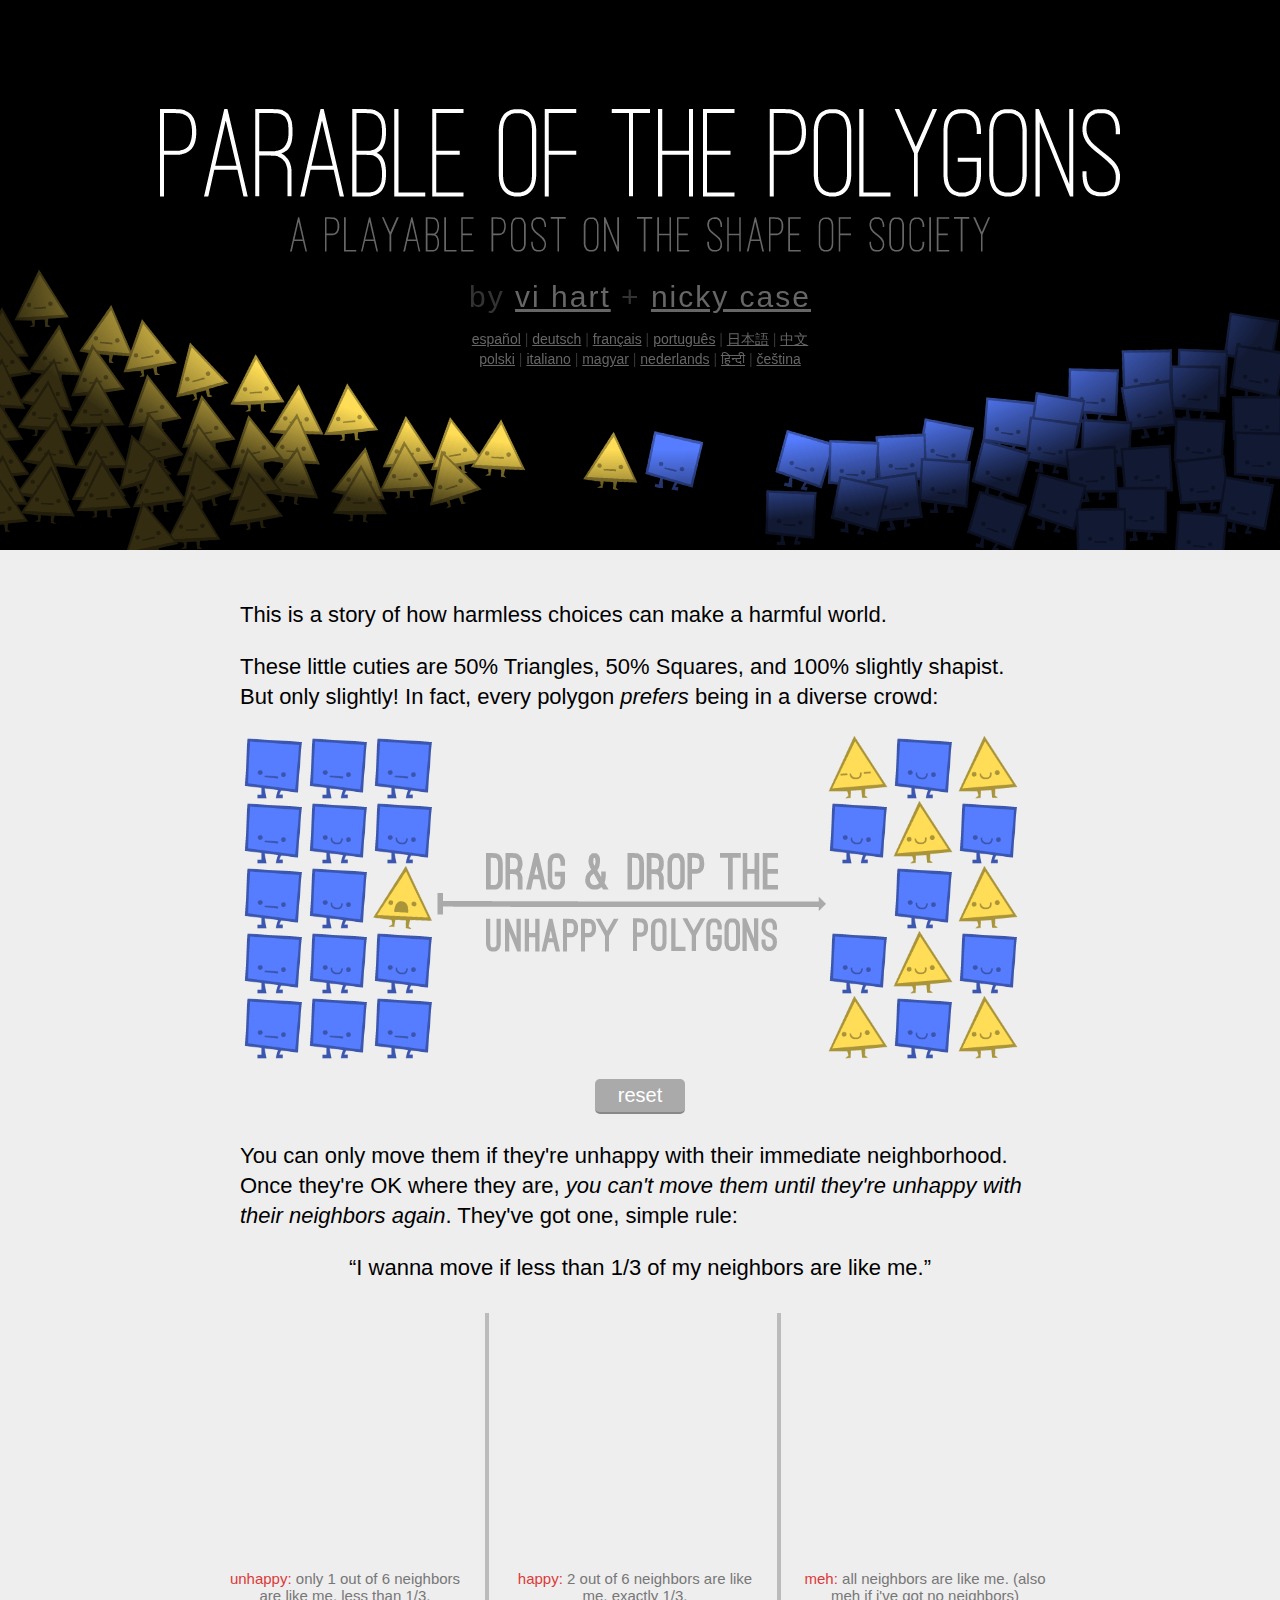
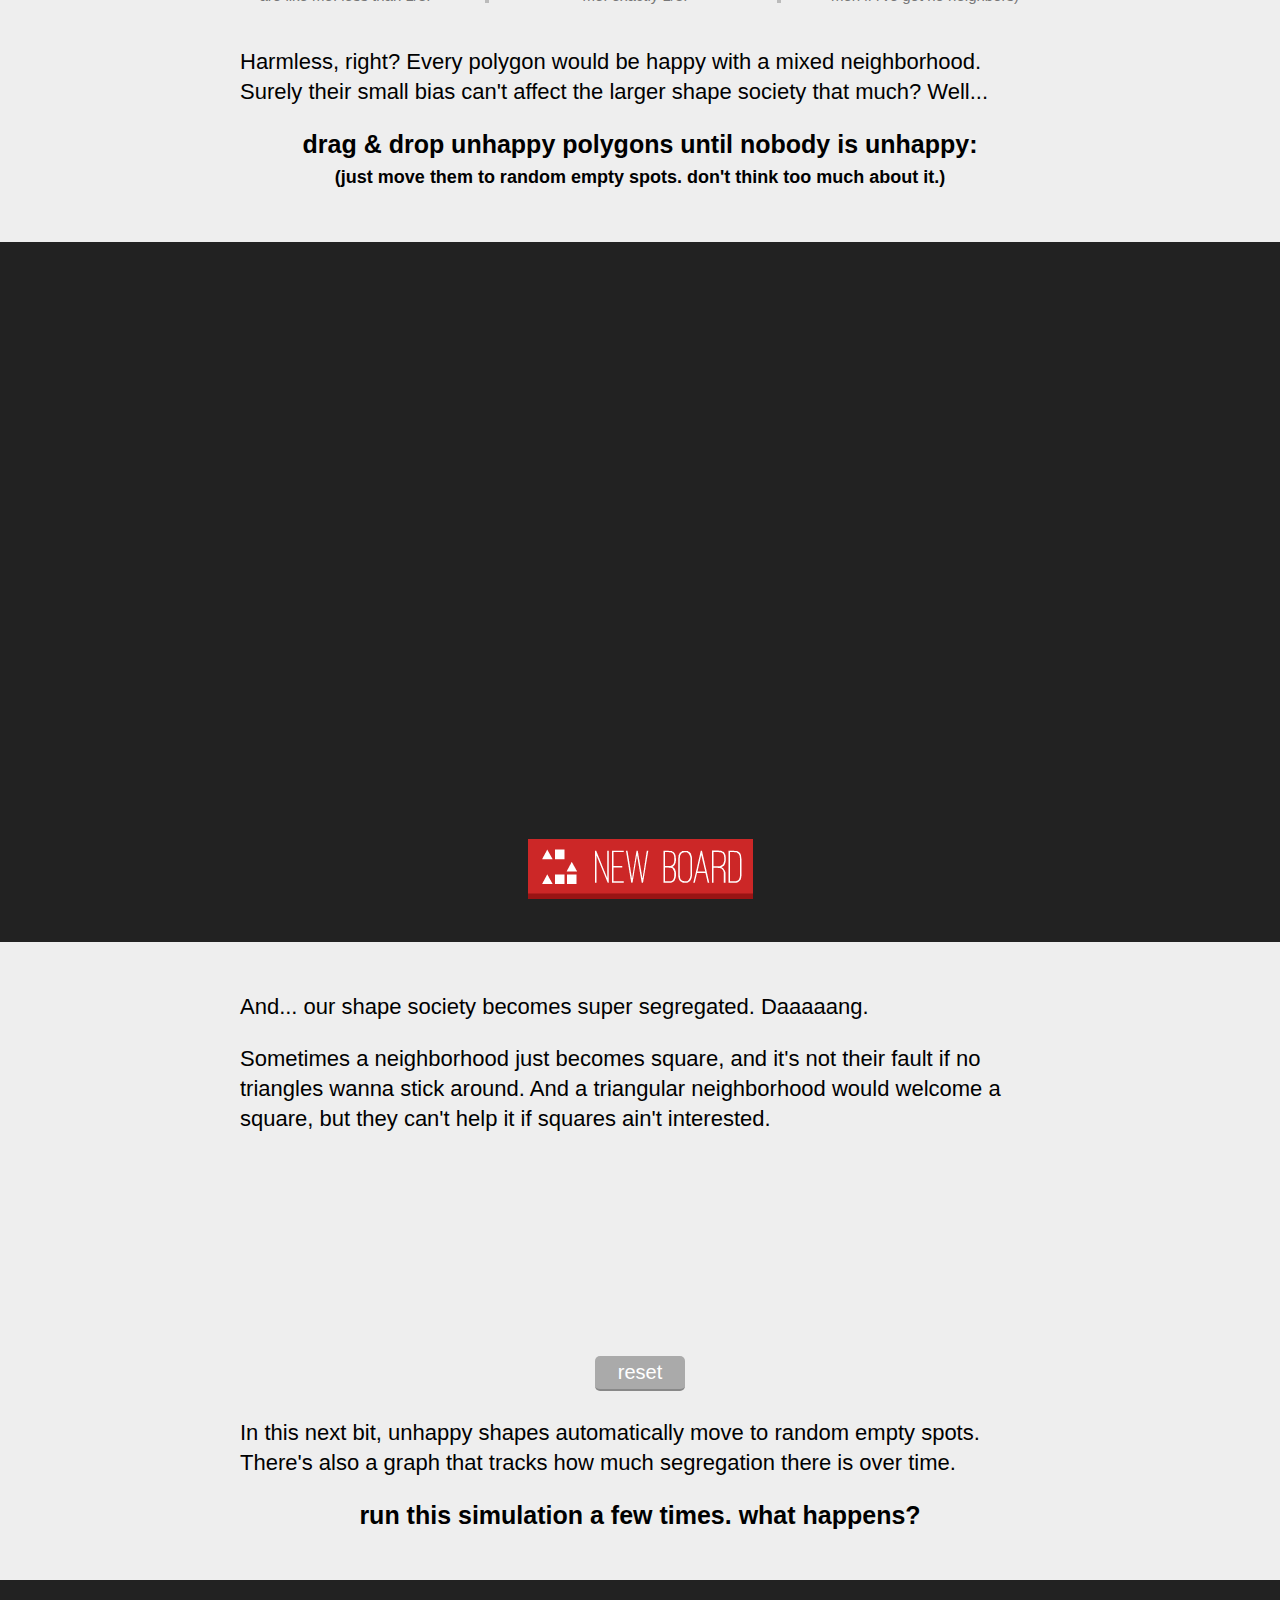
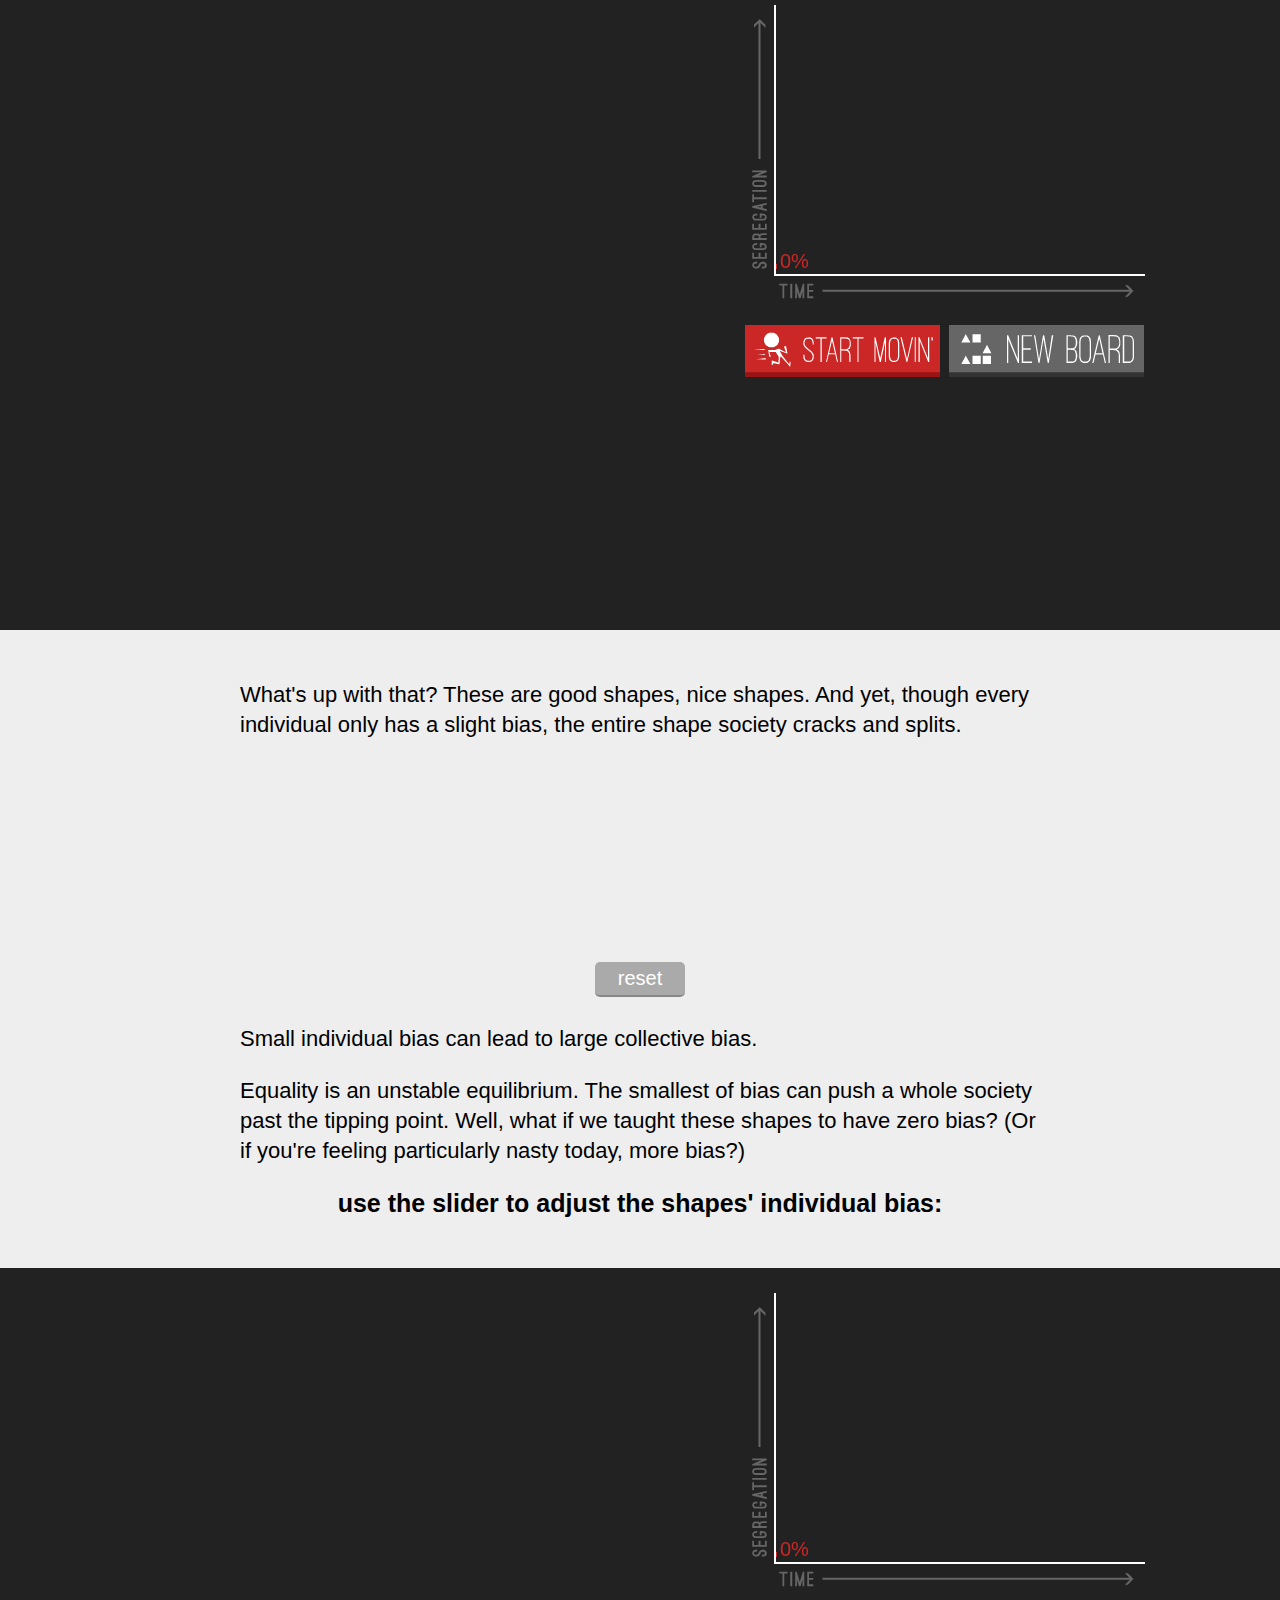
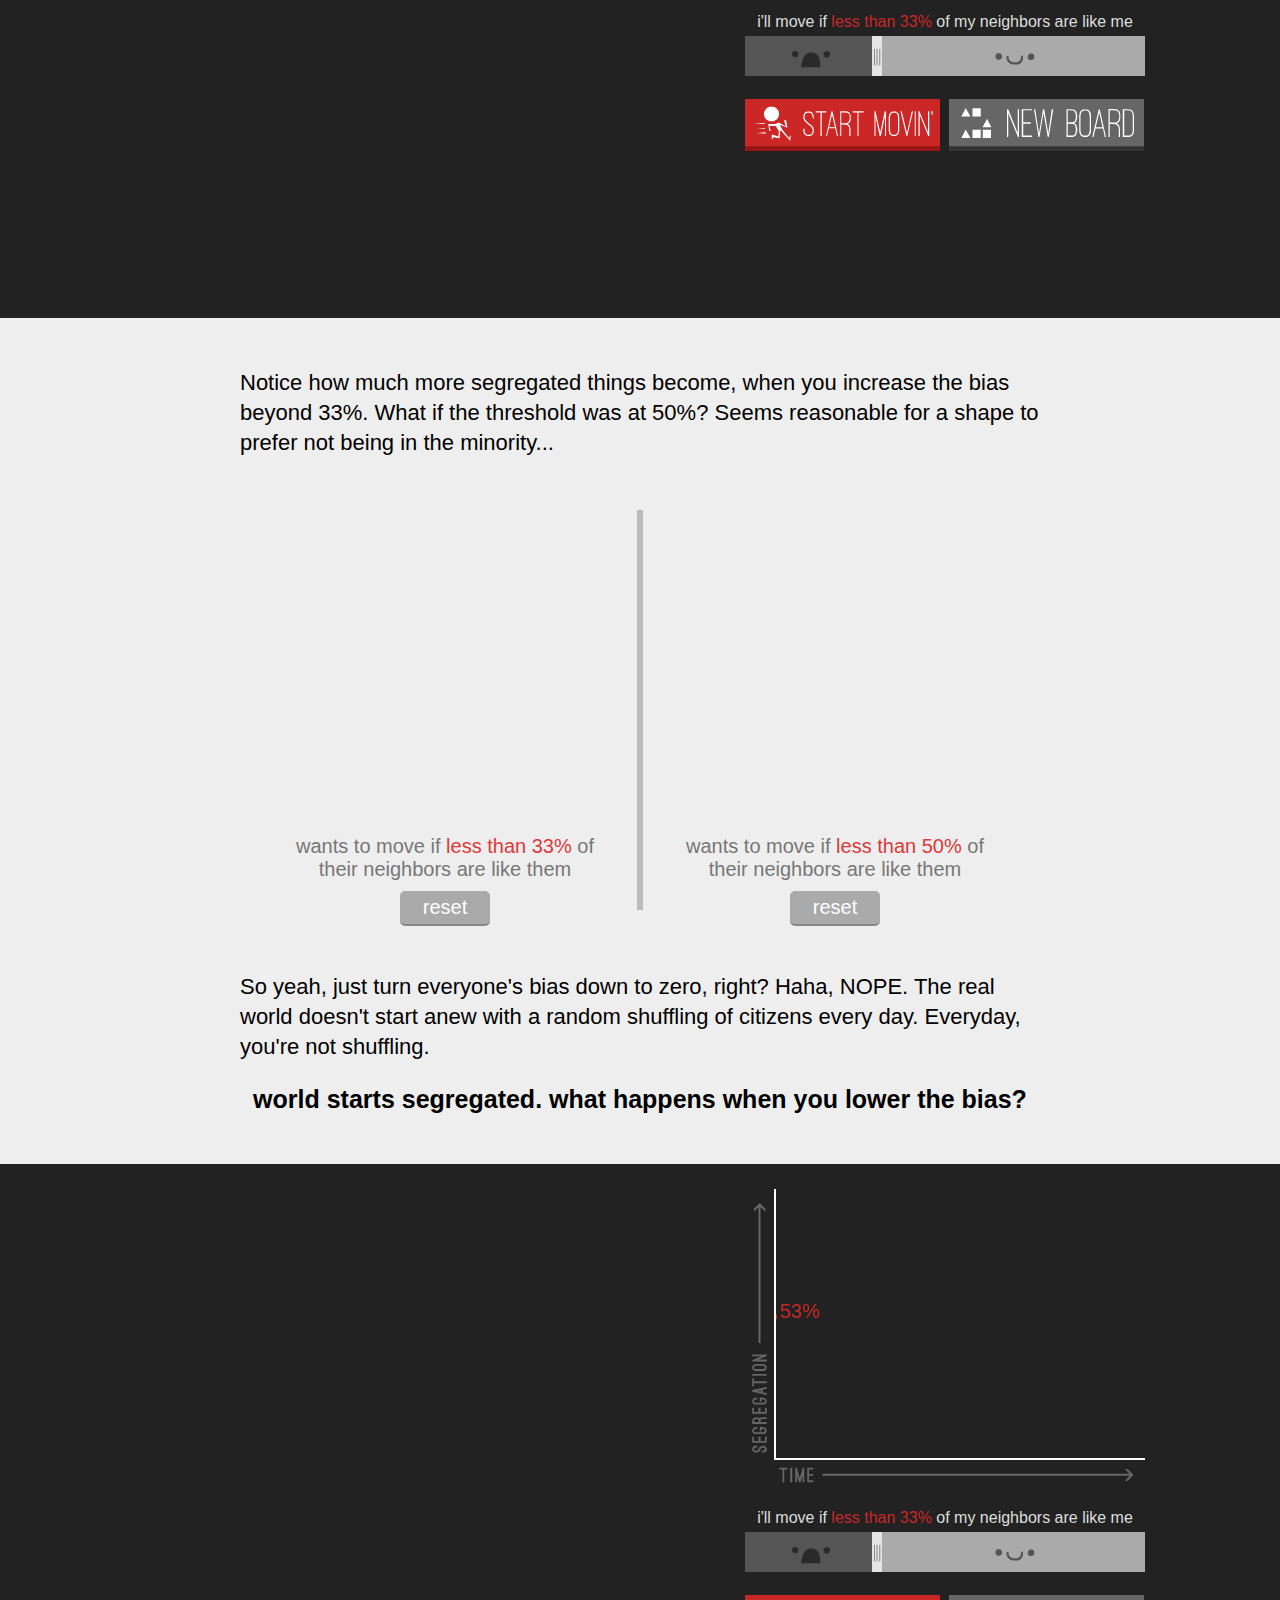
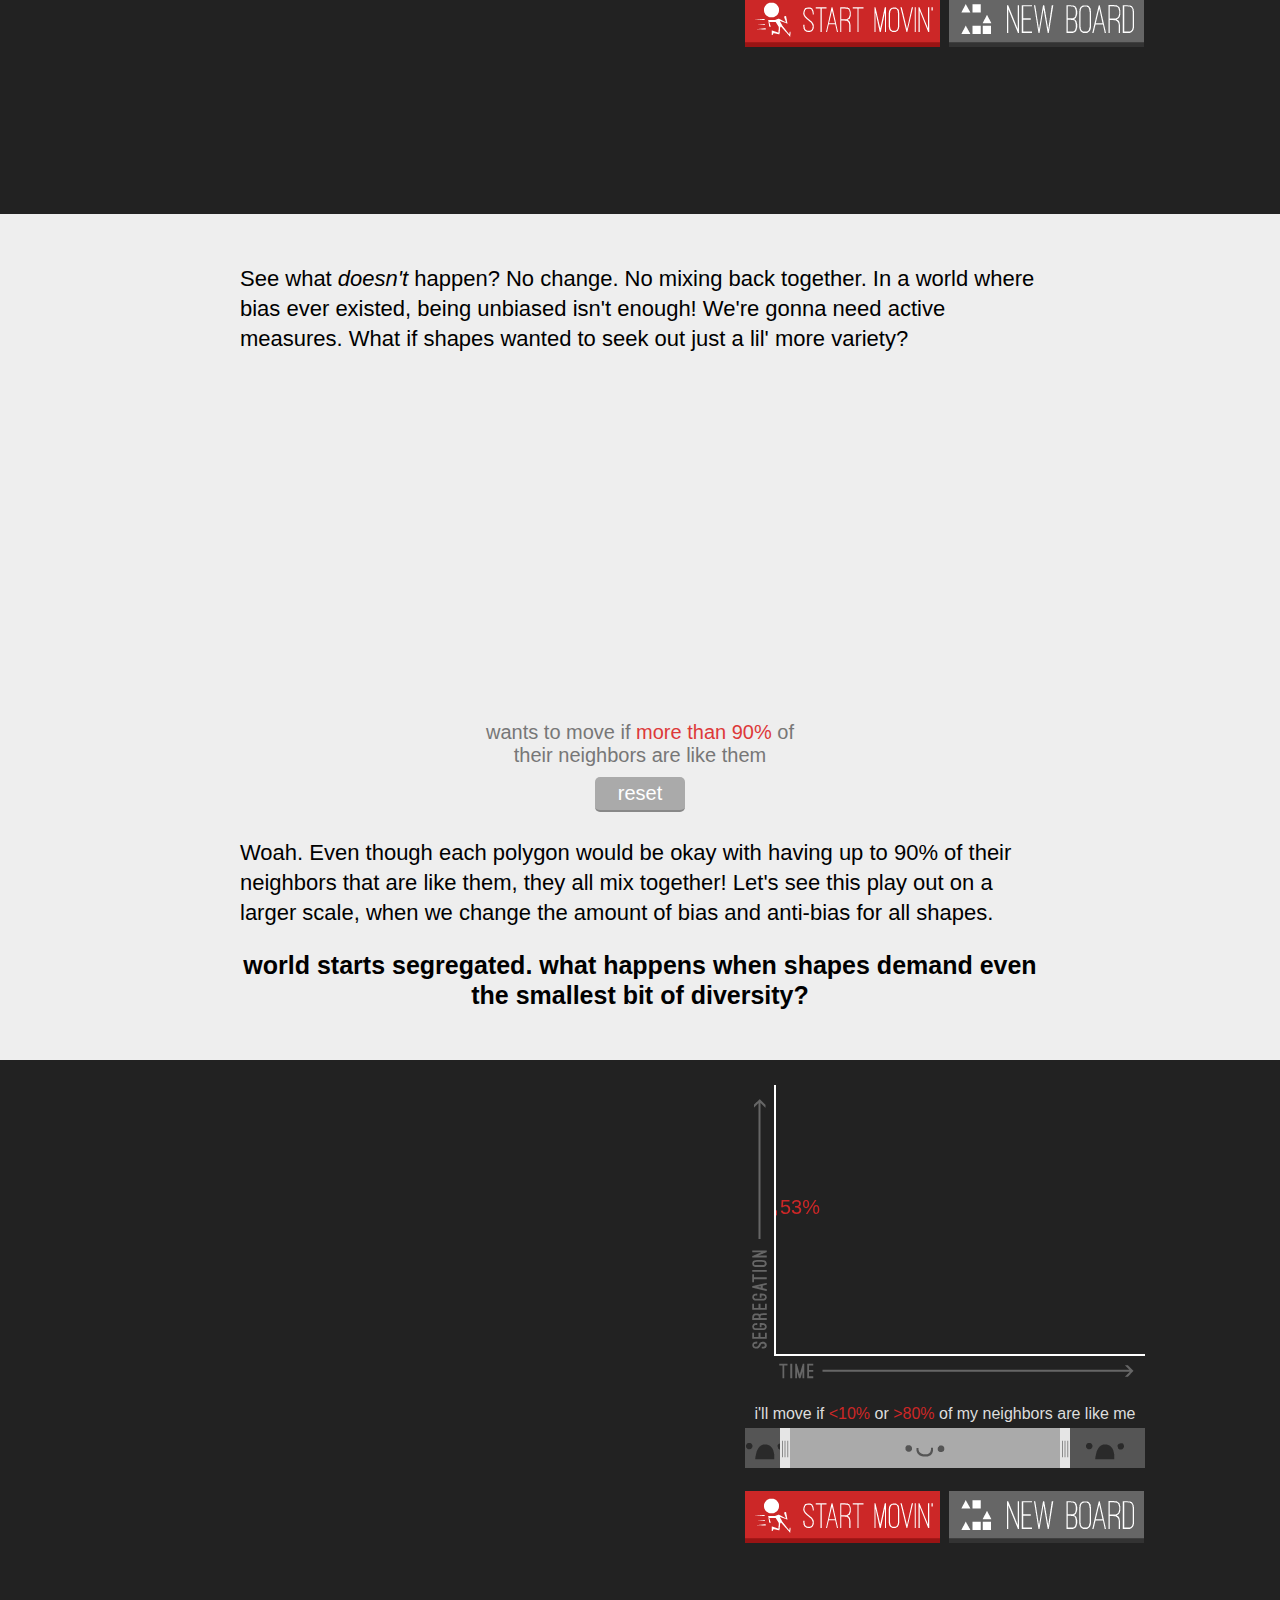
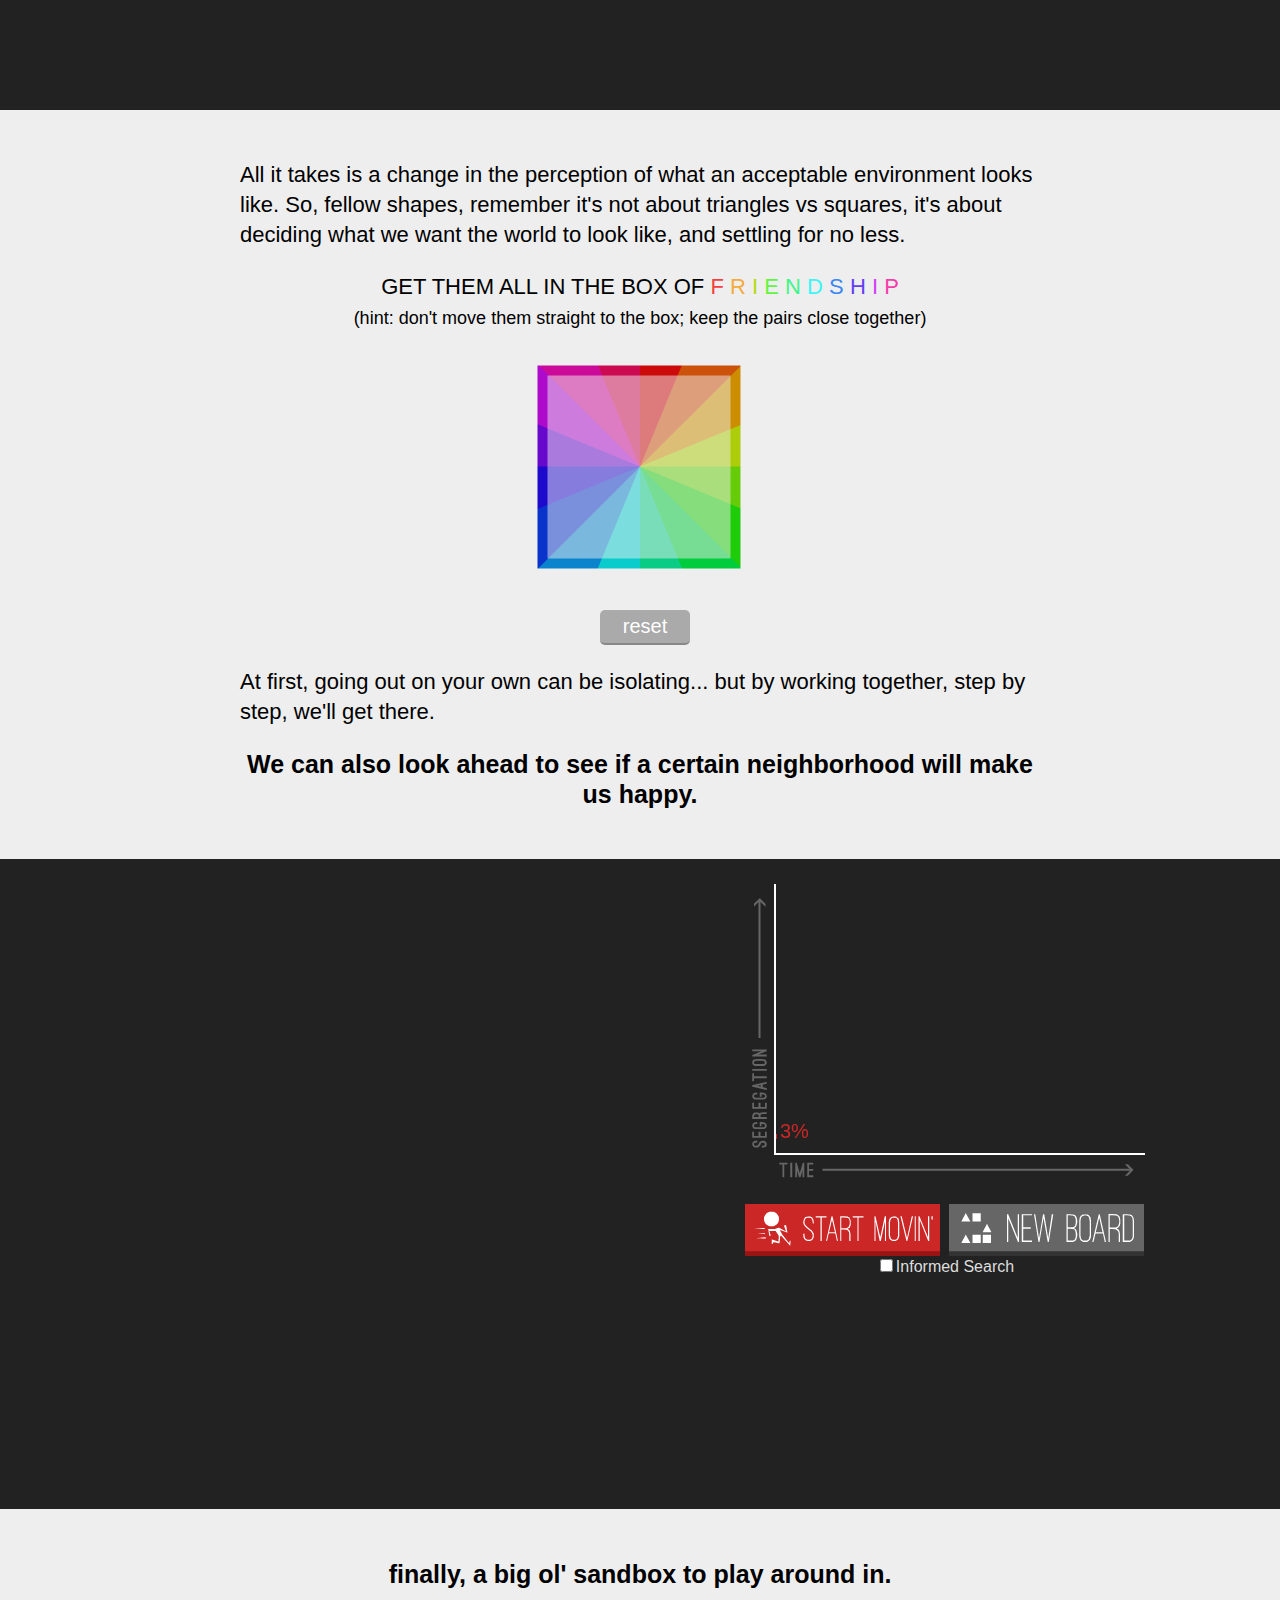
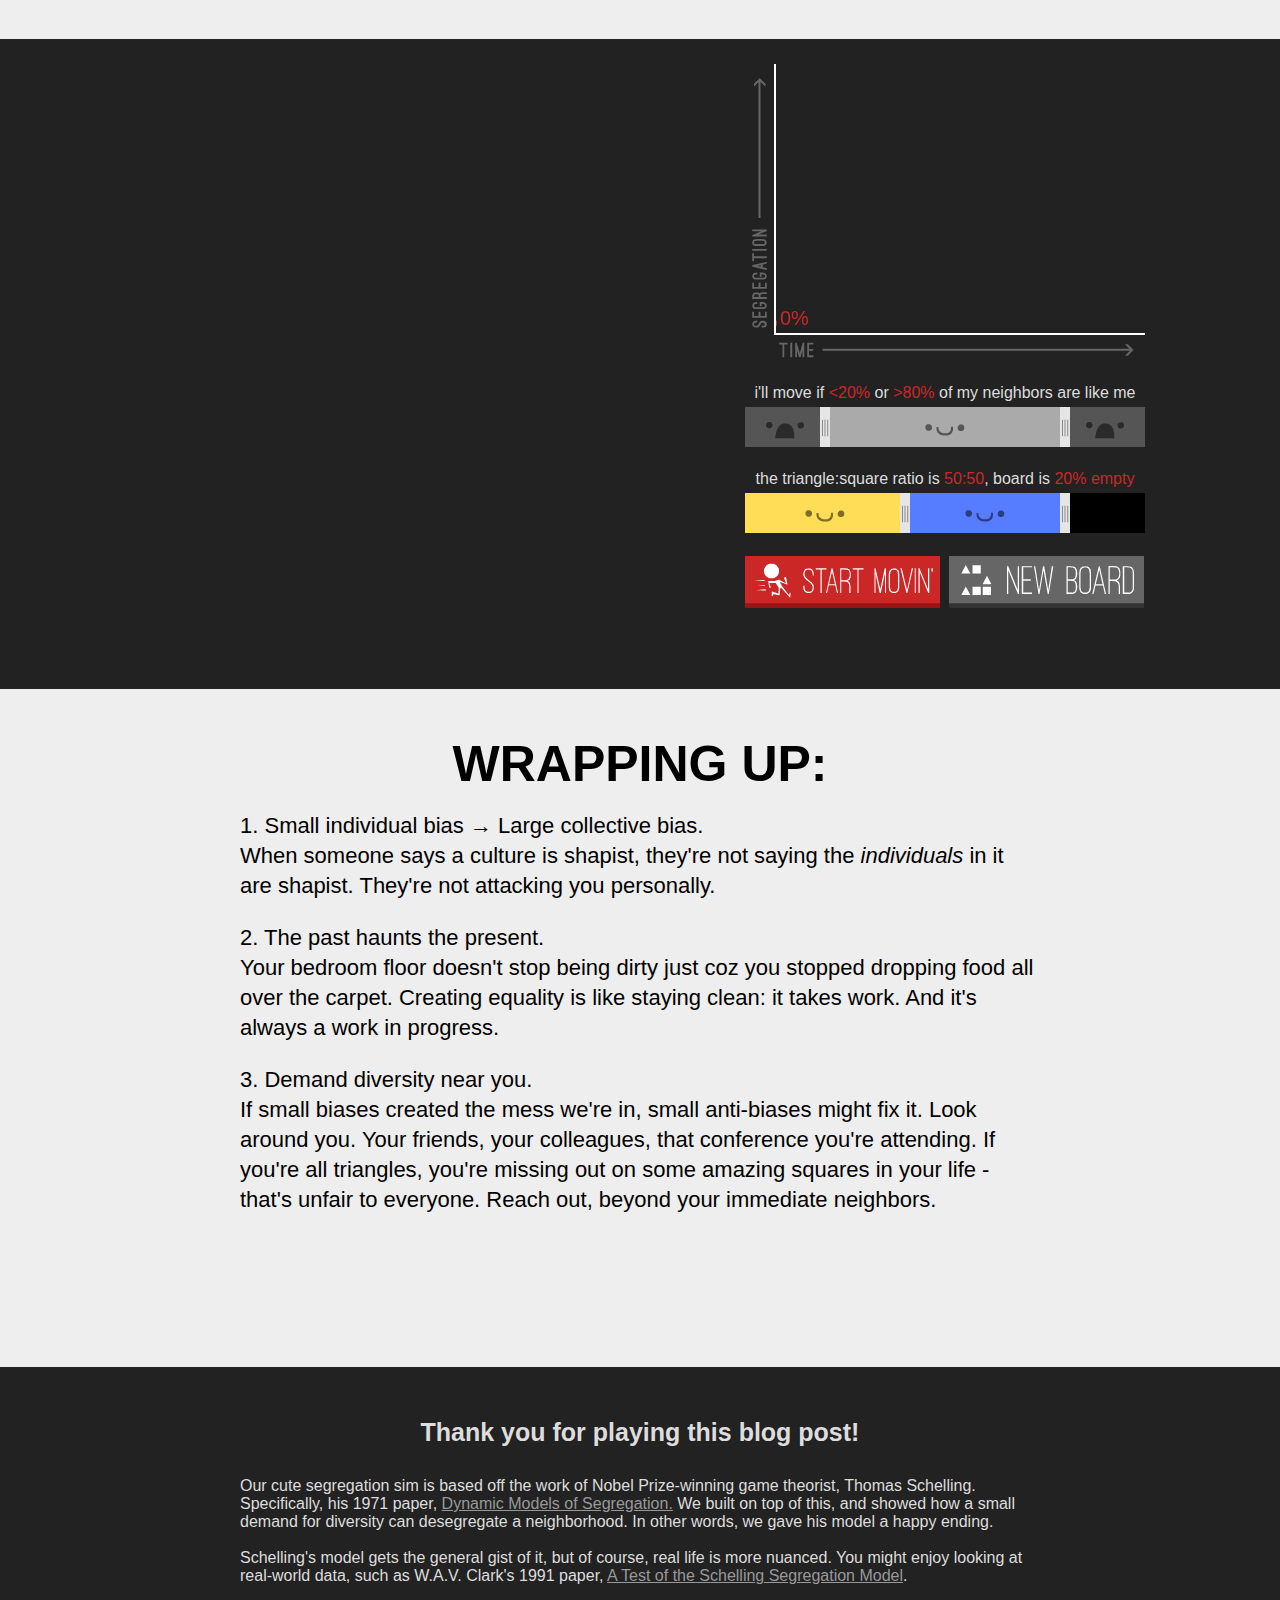
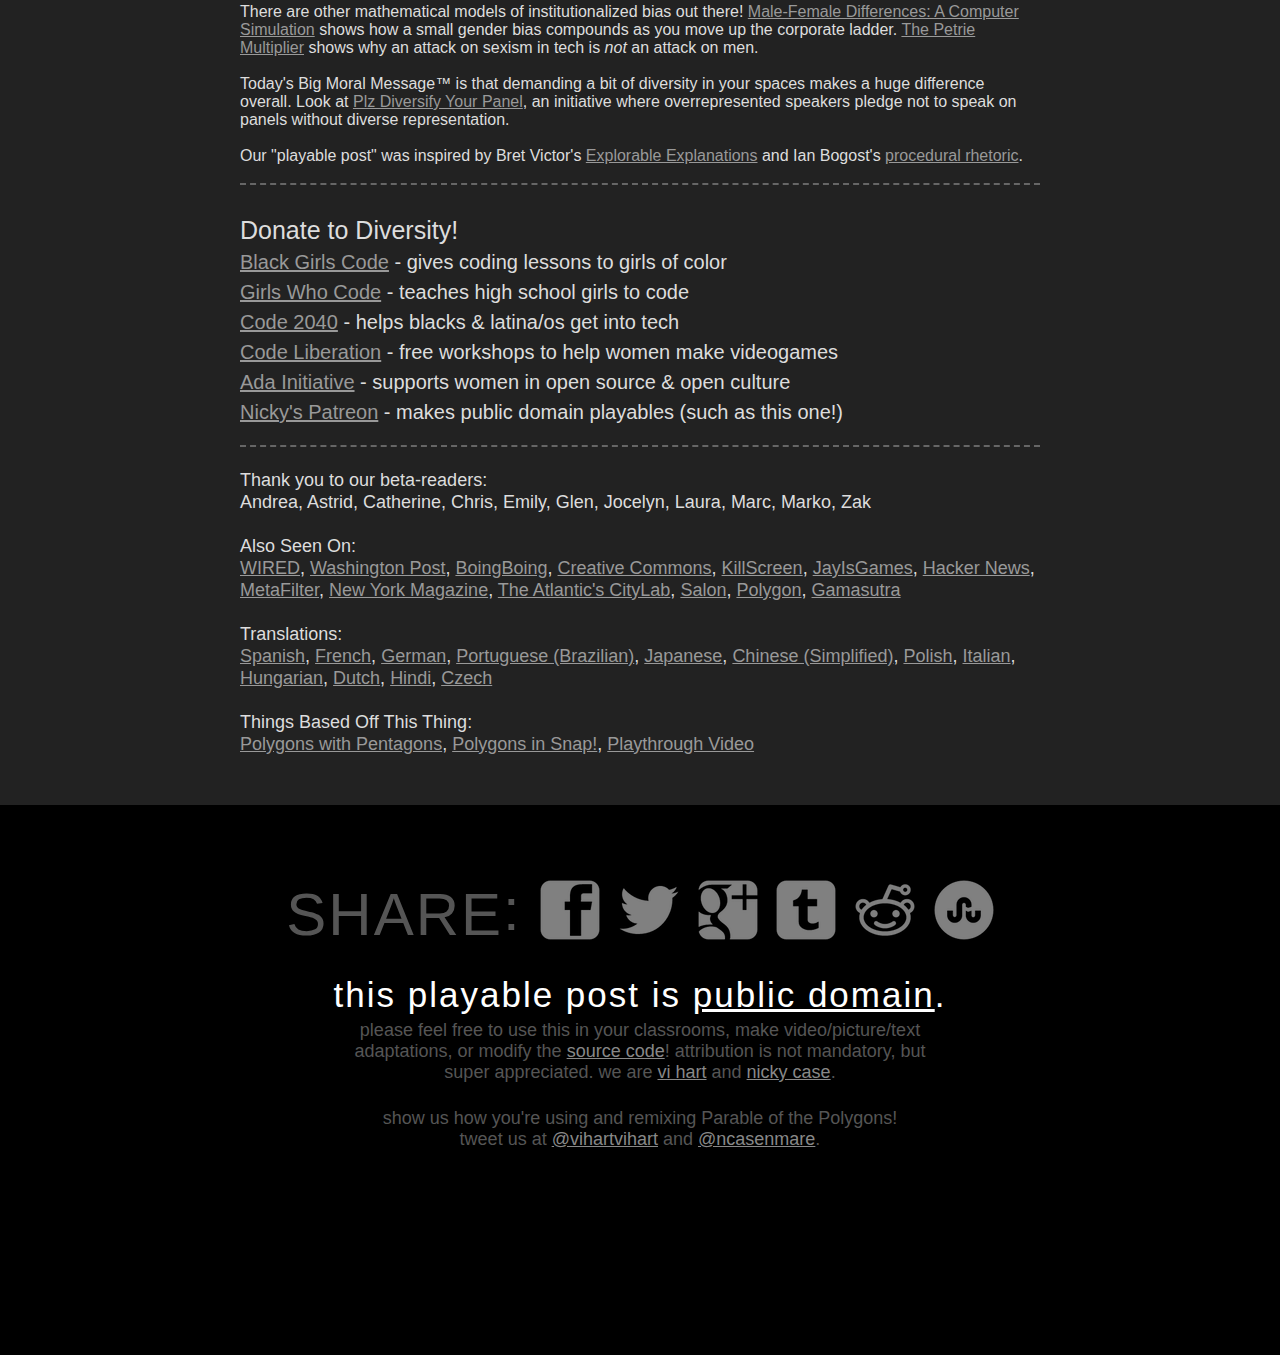
==== index.html @ ef2e407d "Merge remote-tracking branch 'origin' into patrick1" ====
<!doctype html>
<html>
<head>

	<!-- Place this data between the <head> tags of your website -->
	<title>Parable of the Polygons - a playable post on the shape of society</title>
	<meta name="description" content="A playable post on how harmless choices can make a harmful world." />
	<link rel="icon" type="image/png" href="favicon.png">

	<!-- Schema.org markup for Google+ -->
	<meta itemprop="name" content="Parable of the Polygons">
	<meta itemprop="description" content="A playable post on how harmless choices can make a harmful world.">
	<meta itemprop="image" content="http://ncase.me/polygons/social/thumbnail.png">

	<!-- Twitter Card data -->
	<meta name="twitter:card" content="summary_large_image">
	<meta name="twitter:site" content="@ncasenmare">
	<meta name="twitter:title" content="Parable of the Polygons">
	<meta name="twitter:description" content="A playable post on how harmless choices can make a harmful world.">
	<meta name="twitter:creator" content="@vihartvihart">
	<meta name="twitter:image" content="http://ncase.me/polygons/social/thumbnail.png">

	<!-- Open Graph data -->
	<meta property="og:title" content="Parable of the Polygons">
	<meta property="og:type" content="website">
	<meta property="og:url" content="http://ncase.me/polygons">
	<meta property="og:image" content="http://ncase.me/polygons/social/thumbnail.png">
	<meta property="og:description" content="A playable post on how harmless choices can make a harmful world.">
	<meta property="og:site_name" content="Parable of the Polygons">

	<!-- CSS -->
	<link href="css/index.css" rel="stylesheet" type="text/css">

</head>
<body>

	<!-- CARTOONS -->
	<div id="cartoon_container">
		<img id="cartoon" width="270" src=""/>
		<div id="cartoon_arrow"></div>
	</div>

	<!-- SPLASH -->
	<div id="intro_container">
		<div id="intro">
			<iframe src="play/intro/intro.html" id="intro_background" scrolling="no"></iframe>
		</div>
	</div>

	<!-- CHAPTER -->
	<div class="chapter">

		<p><strong>This is a story of how harmless choices can make a harmful world.</strong></p>
		<p>
			These little cuties are 50% Triangles, 50% Squares, and 100% slightly shapist.
			But only slightly!
			In fact, every polygon <i>prefers</i> being in a diverse crowd:
		</p>

		<iframe id="mini_intro" playable src="play/mini/mini_intro.html" width="800" height="385" scrolling="no" style="margin:0 auto;display:block" embedded></iframe>

		<p>
			You can only move them if they're unhappy with their immediate neighborhood.
			Once they're OK where they are, <i>you can't move them until they're unhappy with their neighbors again</i>.
			They've got one, simple rule:
		</p>

		<p style="text-align:center">
			<b>
			“I wanna move if less than 1/3 of my neighbors are like me.”
			</b>
		</p>
		<iframe playable src="play/mini/mini_unhappy.html" width="250" height="320" scrolling="no" style="float:left; margin:0; margin-left:10px; position:relative; left:-30px"  embedded></iframe>
		<iframe playable src="play/mini/mini_happy.html" width="250" height="320" scrolling="no" style="float:left; margin:0; margin-left:10px"  embedded></iframe>
		<iframe playable src="play/mini/mini_bored.html" width="250" height="320" scrolling="no" style="float:left; margin:0; margin-left:10px; position:relative; left:30px"  embedded></iframe>
		<div style="clear:both;height: 0;position: relative;top:-20px;">
			<div style="width: 4px; height: 290px; background: #bbb;position: absolute;top: -292px;left: 245px;"></div>
			<div style="width: 4px; height: 290px; background: #bbb;position: absolute;top: -292px;left: 537px;"></div>
		</div>

		<p>
			Harmless, right?
			Every polygon would be happy with a mixed neighborhood.
			Surely their small bias can't affect the larger shape society that much?
			Well...
		</p>
		<div class="instruction">
			drag &amp; drop unhappy polygons until nobody is unhappy:<br>
			<span style="font-size:18px">(just move them to random empty spots. don't think too much about it.)</span>
		</div>

	</div>

	<!-- PLAYABLE -->
	<div class="playable">
		<iframe playable src="play/manual/manual.html" width="550" height="650"></iframe>
	</div>

	<!-- CHAPTER -->
	<div class="chapter"> 
		<p>
			And... our shape society becomes super segregated. Daaaaang.
		</p>
		<p>
			Sometimes a neighborhood just becomes square,
			and it's not their fault if no triangles wanna stick around.
			And a triangular neighborhood would welcome a square, but
			they can't help it if squares ain't interested.
		</p>
		
		<iframe id="mini_neighborhood" playable src="play/mini/mini_neighborhood.html" width="730" height="240" scrolling="no" style="margin:0 auto;display:block" embedded></iframe>

		<p>
			In this next bit, unhappy shapes automatically move to random empty spots.
			There's also a graph that tracks how much segregation there is over time.
		</p>
		<div class="instruction">
			run this simulation a few times. what happens?
		</div>
	</div>

	<!-- PLAYABLE -->
	<div class="playable">
		<iframe playable src="play/automatic/automatic.html" style="position:relative;left:10px" width="1050" height="600"></iframe>
	</div>

	<!-- CHAPTER -->
	<div class="chapter">
		<p>
			What's up with that? These are good shapes, nice shapes.
			And yet, though every individual only has a slight bias, the entire shape society cracks and splits.
		</p>
		
		<iframe id="mini_checkerboard" playable src="play/mini/mini_checkerboard.html" width="730" height="240" scrolling="no" style="margin:0 auto;display:block" embedded></iframe>

		<p>
			<strong>Small individual bias can lead to large collective bias.</strong>
		</p>
		<p>	
			Equality is an unstable equilibrium.
			The smallest of bias can push a whole society past the tipping point.
			Well, what if we taught these shapes to have zero bias?
			(Or if you're feeling particularly nasty today, more bias?)
		</p>
		<div class="instruction">
			use the slider to adjust the shapes' individual bias:
		</div>
	</div>

	<!-- PLAYABLE -->
	<div class="playable">
		<iframe playable src="play/automatic/automatic2.html" style="position:relative;left:10px" width="1050" height="600"></iframe>
	</div>

	<!-- CHAPTER -->
	<div class="chapter">
		<p>
			Notice how much more segregated things become, when you increase the bias beyond 33%.
			What if the threshold was at 50%?
			Seems reasonable for a shape to prefer not being in the minority...
		</p>
		
		<br>
		<iframe id="mini_bias_1" playable src="play/mini/mini_bias_1.html" width="310" height="440" scrolling="no" style="float:left; margin:0; margin-left:50px" embedded></iframe>
		<iframe id="mini_bias_2" playable src="play/mini/mini_bias_2.html" width="310" height="440" scrolling="no" style="float:right; margin:0; margin-right:50px" embedded></iframe>
		<div style="clear:both;height: 0;position: relative;top:-20px;">
			<div style="width: 6px; height: 400px; background: #bbb;position: absolute;top: -420px;left: 397px;"></div>
		</div>

		<p>
			So yeah, just turn everyone's bias down to zero, right?
			Haha, NOPE. The real world doesn't start anew with a random shuffling of citizens every day.
			Everyday, you're not shuffling.
		</p>

		<div class="instruction">
			world starts segregated. what happens when you lower the bias?
		</div>
	</div>

	<!-- PLAYABLE -->
	<div class="playable">
		<iframe playable src="play/automatic/automatic3.html" style="position:relative;left:10px" width="1050" height="600"></iframe>
	</div>

	<!-- CHAPTER -->
	<div class="chapter">
		<p>
			See what <i>doesn't</i> happen? 
			No change. No mixing back together.
			In a world where bias ever existed, being unbiased isn't enough!
			We're gonna need active measures.
			What if shapes wanted to seek out just a lil' more variety?
		</p>
		
		<iframe id="mini_nonconform" playable src="play/mini/mini_nonconform.html" width="400" height="440" scrolling="no" style="margin:0 auto;display:block" embedded></iframe>

		<p>
			Woah. Even though each polygon would be okay with having up to 90% of their neighbors that are like them,
			they all mix together!
			Let's see this play out on a larger scale,
			when we change the amount of bias and anti-bias for all shapes.
		</p>
		<div class="instruction">
			world starts segregated. what happens when shapes demand even the smallest bit of diversity?
		</div>
	</div>

	<!-- PLAYABLE -->
	<div class="playable">
		<iframe playable src="play/automatic/automatic4.html" style="position:relative;left:10px" width="1050" height="600"></iframe>
	</div>

	<!-- CHAPTER -->
	<div class="chapter">
		<p>
			All it takes is a change in the perception of what an acceptable environment looks like.
			So, fellow shapes, remember it's not about triangles vs squares,
			it's about deciding what we want the world to look like, and settling for no less.
		</p>
		<p style="text-align:center">
			<b>
				GET THEM ALL IN THE BOX OF
				<span style="color:hsl(0,90%,60%)">F</span>
				<span style="color:hsl(36,90%,60%)">R</span>
				<span style="color:hsl(72,90%,45%)">I</span>
				<span style="color:hsl(108,90%,60%)">E</span>
				<span style="color:hsl(144,90%,60%)">N</span>
				<span style="color:hsl(180,90%,60%)">D</span>
				<span style="color:hsl(216,90%,60%)">S</span>
				<span style="color:hsl(252,90%,60%)">H</span>
				<span style="color:hsl(288,90%,60%)">I</span>
				<span style="color:hsl(324,90%,60%)">P</span>
				<br>
				<span style="font-size:18px">(hint: don't move them straight to the box; keep the pairs close together)</span>
			</b>
		</p>

		<iframe playable src="play/mini/mini_cooperate.html" width="810" height="290" scrolling="no" style="margin:0 auto;display:block" embedded></iframe>
		
		<p>
			At first, going out on your own can be isolating...
			but by working together, step by step, we'll get there.
		</p>

        <div class="instruction">
            We can also look ahead to see if a certain neighborhood will
            make us happy.
        </div>
	</div>
    
    <!-- PLAYABLE - INFORMED -->
    <div class="playable">
        <iframe playable src="play/automatic/automatic_informed.html" style="position:relative;left:10px" width="1050" height="600"></iframe>
    </div>

    <!-- CHAPTER -->
    <div class="chapter">
        <div class ="instruction">
			finally, a big ol' sandbox to play around in.
		</div>
    </div>
    
	<!-- PLAYABLE -->
	<div class="playable">
		<iframe playable src="play/automatic/automatic_sandbox.html" style="position:relative;left:10px" width="1050" height="600"></iframe>
	</div>

	<!-- CHAPTER -->
	<div class="chapter">
		<div class="instruction" style="font-size:50px; line-height:50px">
			WRAPPING UP:
		</div>
		<p>
			<b>1. Small individual bias &rarr; Large collective bias.</b>
			<br>
			<!--Micromotives, macrobehaviour...-->
			When someone says a culture is shapist, they're not saying the <i>individuals</i> in it are shapist.
			They're not attacking you personally.
		</p>
		<p>
			<b>2. The past haunts the present.</b>
			<br>
			Your bedroom floor doesn't stop being dirty just coz you stopped dropping food all over the carpet.
			Creating equality is like staying clean: it takes work. And it's always a work in progress.
		</p>
		<p>
			<b>3. Demand diversity near you.</b>
			<br>
			If small biases created the mess we're in, small anti-biases might fix it.
			Look around you. Your friends, your colleagues, that conference you're attending.
			If you're all triangles, you're missing out on some amazing squares in your life -
			that's unfair to everyone. Reach out, beyond your immediate neighbors.
		</p>
		<iframe playable src="play/mini/mini_ending.html" width="600" height="80" scrolling="no" style="margin:0 auto;display:block" embedded></iframe>
	</div>

	<!-- References &amp; Remixes (Writing|Professor|Infographic|Video|Music -->
	<div style="width: 100%; background: #222; overflow: hidden; color:#ddd">
		<div class="chapter">
			<div class="instruction">
				Thank you for playing this blog post!
			</div>
			<br>
			<div style="font-size:16px; line-height:18px">

				Our cute segregation sim is based off the work of Nobel Prize-winning game theorist,
				Thomas Schelling. Specifically, his 1971 paper,
				<a target="_blank" href="http://www.stat.berkeley.edu/~aldous/157/Papers/Schelling_Seg_Models.pdf">
				Dynamic Models of Segregation.</a>
				We built on top of this, and showed how a small demand for diversity can
				desegregate a neighborhood. In other words, we gave his model a happy ending.

				<br><br>

				Schelling's model gets the general gist of it, but of course, real life is more nuanced.
				You might enjoy looking at real-world data, such as W.A.V. Clark's 1991 paper,
				<a target="_blank" href="http://smg.media.mit.edu/library/Clark.ResidentialSegregation.pdf">A Test of the Schelling Segregation Model</a>.

				<br><br>

				There are other mathematical models of institutionalized bias out there!
				<a target="_blank" href="http://www.ruf.rice.edu/~lane/papers/male_female.pdf">
				Male-Female Differences: A Computer Simulation</a>
				shows how a small gender bias compounds as you move up the corporate ladder.
				<a target="_blank" href="http://iangent.blogspot.com/2013/10/the-petrie-multiplier-why-attack-on.html">
				The Petrie Multiplier</a>
				shows why an attack on sexism in tech is <i>not</i> an attack on men.

				<br><br>

				Today's Big Moral Message&trade; is that demanding a bit of diversity
				in your spaces makes a huge difference overall. Look at
				<a target="_blank" href="http://plzdiversifyyourpanel.tumblr.com/">Plz Diversify Your Panel</a>,
				an initiative where overrepresented speakers pledge not
				to speak on panels without diverse representation.

				<br><br>

				Our "playable post" was inspired by Bret Victor's 
				<a target="_blank" href="http://worrydream.com/ExplorableExplanations/">
				Explorable Explanations</a> and Ian Bogost's
				<a target="_blank" href="http://bogost.com/books/persuasive_games/">
				procedural rhetoric</a>.

				<br><br>
				<div style="border-bottom: 2px dashed #666"></div>

				<span style="font-size:20px; line-height:30px">

					<br>

					<b style="font-size:25px;">Donate to Diversity!</b>
					<br>
					<a target="_blank" href="http://www.blackgirlscode.com/">Black Girls Code</a>
					- gives coding lessons to girls of color 
					<br>
					<a target="_blank" href="http://girlswhocode.com/">Girls Who Code</a>
					- teaches high school girls to code
					<br>
					<a target="_blank" href="http://code2040.org/">Code 2040</a>
					- helps blacks &amp; latina/os get into tech
					<br>
					<a target="_blank" href="http://codeliberation.org/">Code Liberation</a>
					- free workshops to help women make videogames
					<br>
					<a target="_blank" href="http://adainitiative.org/">Ada Initiative</a>
					- supports women in open source &amp; open culture
					<br>
					<a target="_blank" href="http://www.patreon.com/ncase">Nicky's Patreon</a>
					- makes public domain playables (such as this one!)

				</span>

				<br><br>
				<div style="border-bottom: 2px dashed #666"></div>

				<span style="font-size:18px; line-height:22px">

					<br>

					<b>Thank you to our beta-readers:</b><br>
					Andrea, Astrid, Catherine, Chris, Emily, Glen, Jocelyn, Laura, Marc, Marko, Zak

					<br><br>

					<b>Also Seen On:</b><br>
					<a target="_blank" href="http://www.wired.com/2014/12/empzeal-parable-polygons/">WIRED</a>,
					<a target="_blank" href="http://www.washingtonpost.com/blogs/wonkblog/wp/2014/12/09/how-tiny-individual-biases-have-huge-cumulative-effects-on-racial-segregation/">Washington Post</a>,
					<a target="_blank" href="http://boingboing.net/2014/12/08/parable-of-the-polygons-segre.html">BoingBoing</a>,
					<a target="_blank" href="http://ccthing.tumblr.com/post/104764760336/parable-of-the-polygons-vi-hart-and-nicky-case">Creative Commons</a>,
					<a target="_blank" href="http://killscreendaily.com/articles/parable-polygons-teaches-us-danger-and-power-individual-bias/">KillScreen</a>,
					<a target="_blank" href="http://jayisgames.com/archives/2014/12/parable_of_the_polygons.php">JayIsGames</a>,
					<a target="_blank" href="https://news.ycombinator.com/item?id=8716538">Hacker News</a>,
					<a target="_blank" href="http://www.metafilter.com/145147/Parable-of-the-Polygons">MetaFilter</a>,
					<a target="_blank" href="http://nymag.com/scienceofus/2014/12/these-cartoon-shapes-are-adorable-but-racist.html">New York Magazine</a>,
					<a target="_blank" href="http://www.citylab.com/design/2014/12/an-immersive-game-shows-how-easily-segregation-arisesand-how-we-might-fix-it/383586/">The Atlantic's CityLab</a>,
					<a target="_blank" href="http://www.salon.com/2014/12/10/sweet_little_shapes_teach_an_important_lesson_about_segregation/">Salon</a>,
					<a target="_blank" href="http://www.polygon.com/2014/12/11/7361201/parable-of-the-polygons-bias">Polygon</a>,
					<a target="_blank" href="http://www.gamasutra.com/view/news/232873/Using_systems_to_explain_systemic_problems_in_Parable_of_the_Polygons.php">Gamasutra</a>

					<br><br>

					<b>Translations:</b><br>
					<a target="_blank" href="http://ncase.me/polygons-es">Spanish</a>,
					<a target="_blank" href="http://ncase.me/polygons-fr">French</a>,
					<a target="_blank" href="http://ncase.me/polygons-de">German</a>,
					<a target="_blank" href="http://ncase.me/polygons-pt-br">Portuguese (Brazilian)</a>,
					<a target="_blank" href="http://ncase.me/polygons-ja">Japanese</a>,
					<a target="_blank" href="http://ncase.me/polygons-zh">Chinese (Simplified)</a>,
					<a target="_blank" href="http://booschie.github.io/polygons-pl">Polish</a>,
					<a target="_blank" href="http://ncase.me/polygons-it">Italian</a>,
					<a target="_blank" href="http://ncase.me/polygons-hu">Hungarian</a>,
					<a target="_blank" href="http://ncase.me/polygons-nl">Dutch</a>,
					<a target="_parent" href="http://ncase.me/polygons-hi">Hindi</a>,
					<a target="_parent" href="http://ncase.me/polygons-cs">Czech</a>

					<br><br>

					<b>Things Based Off This Thing:</b><br>
					<a target="_blank" href="http://ncase.me/polygons-pentagons/play/automatic/automatic_sandbox_frame.html">Polygons with Pentagons</a>,
					<a target="_blank" href="http://snap.berkeley.edu/snapsource/snap.html#present:Username=jens&ProjectName=Parable">Polygons in Snap!</a>,
					<a target="_blank" href="https://youtu.be/v02DTSSTc5k">Playthrough Video</a>

				</span>

			</div>
		</div>
	</div>

	<!-- SPLASH -->
	<div id="outro_container">
		<div id="outro">
			<iframe src="play/outro/outro.html" id="outro_background" scrolling="no"></iframe>
		</div>
	</div>

</body>

<script src="js/Mouse.js"></script>
<script src="js/intro.js"></script>

</html>
---- css/index.css ----
body{

	margin:0;
	background: #eee;

	font-family: sans-serif;
	font-size: 22px;
	font-weight: 100;
	line-height: 30px;

	min-width:1040px;
	background-repeat: no-repeat;

	overflow-x:hidden;

}

a{
	color: #999;
}
a:hover{
	color: #ddd;
}

#intro_container, #outro_container{
	width:100%; height:550px;
	overflow: hidden;
	position: relative;
	background: #000;
}
#intro, #outro{
	position: absolute;
	width:0; height:0;
	margin: auto;
	top:0; bottom:0; left:0; right:0;
}
#intro > #intro_background, #outro > #outro_background{
	display: block;
	position: absolute;
	left:-640px; top:-275px;
	width:1280px; height:550px;
	border: none;
}

.chapter{
	margin: 50px auto;
	width:800px;
}
.playable{
	width: 100%;
	background: #222;
	overflow: hidden;
}
.playable > #play_title{
	color: #fff;
	margin-top: 30px;
	text-align: center;
}
.playable iframe{
	display: block;
	margin: 25px auto;
	border: none;
}
iframe[embedded]{
	overflow: hidden;
	border: none;
	margin:40px;
}

#references{
	width: 100%;
	background: #222;
	overflow: hidden;
	color:#eee;
}

.instruction{
	text-align:center; font-weight:bold; font-size:25px
}

/**
span[cartoon]{
	border-bottom:1px dashed black;
}
span[cartoon]:hover{
	color:#aaa;
	border-color: #aaa;
}
**/

#cartoon_container{
	display: none;
	position: fixed;
	width:0;
	height:0;
	z-index: 100;
}
#cartoon{
	position: absolute;
	border-radius: 20px;

	width:170px; padding:15px;
	background-color: #fff;

	-webkit-box-shadow: 0 5px 20px 0 rgba(0,0,0,0.5);
	-moz-box-shadow: 0 5px 20px 0 rgba(0,0,0,0.5);
	box-shadow: 0 5px 20px 0 rgba(0,0,0,0.5);

}
#cartoon_arrow{
	
	display: block;

	width: 0; 
	height: 0; 
	border-left: 10px solid transparent;
	border-right: 10px solid transparent;
	border-bottom: 20px solid #fff;

	position: absolute;
	top:-20px;
	left:90px;

}
#cartoon_arrow[flipped=true]{
	
	display: block;

	width: 0; 
	height: 0; 
	border-left: 10px solid transparent;
	border-right: 10px solid transparent;
	border-bottom: 20px solid #fff;

	position: absolute;
	top:-20px;
	left:140px;

}
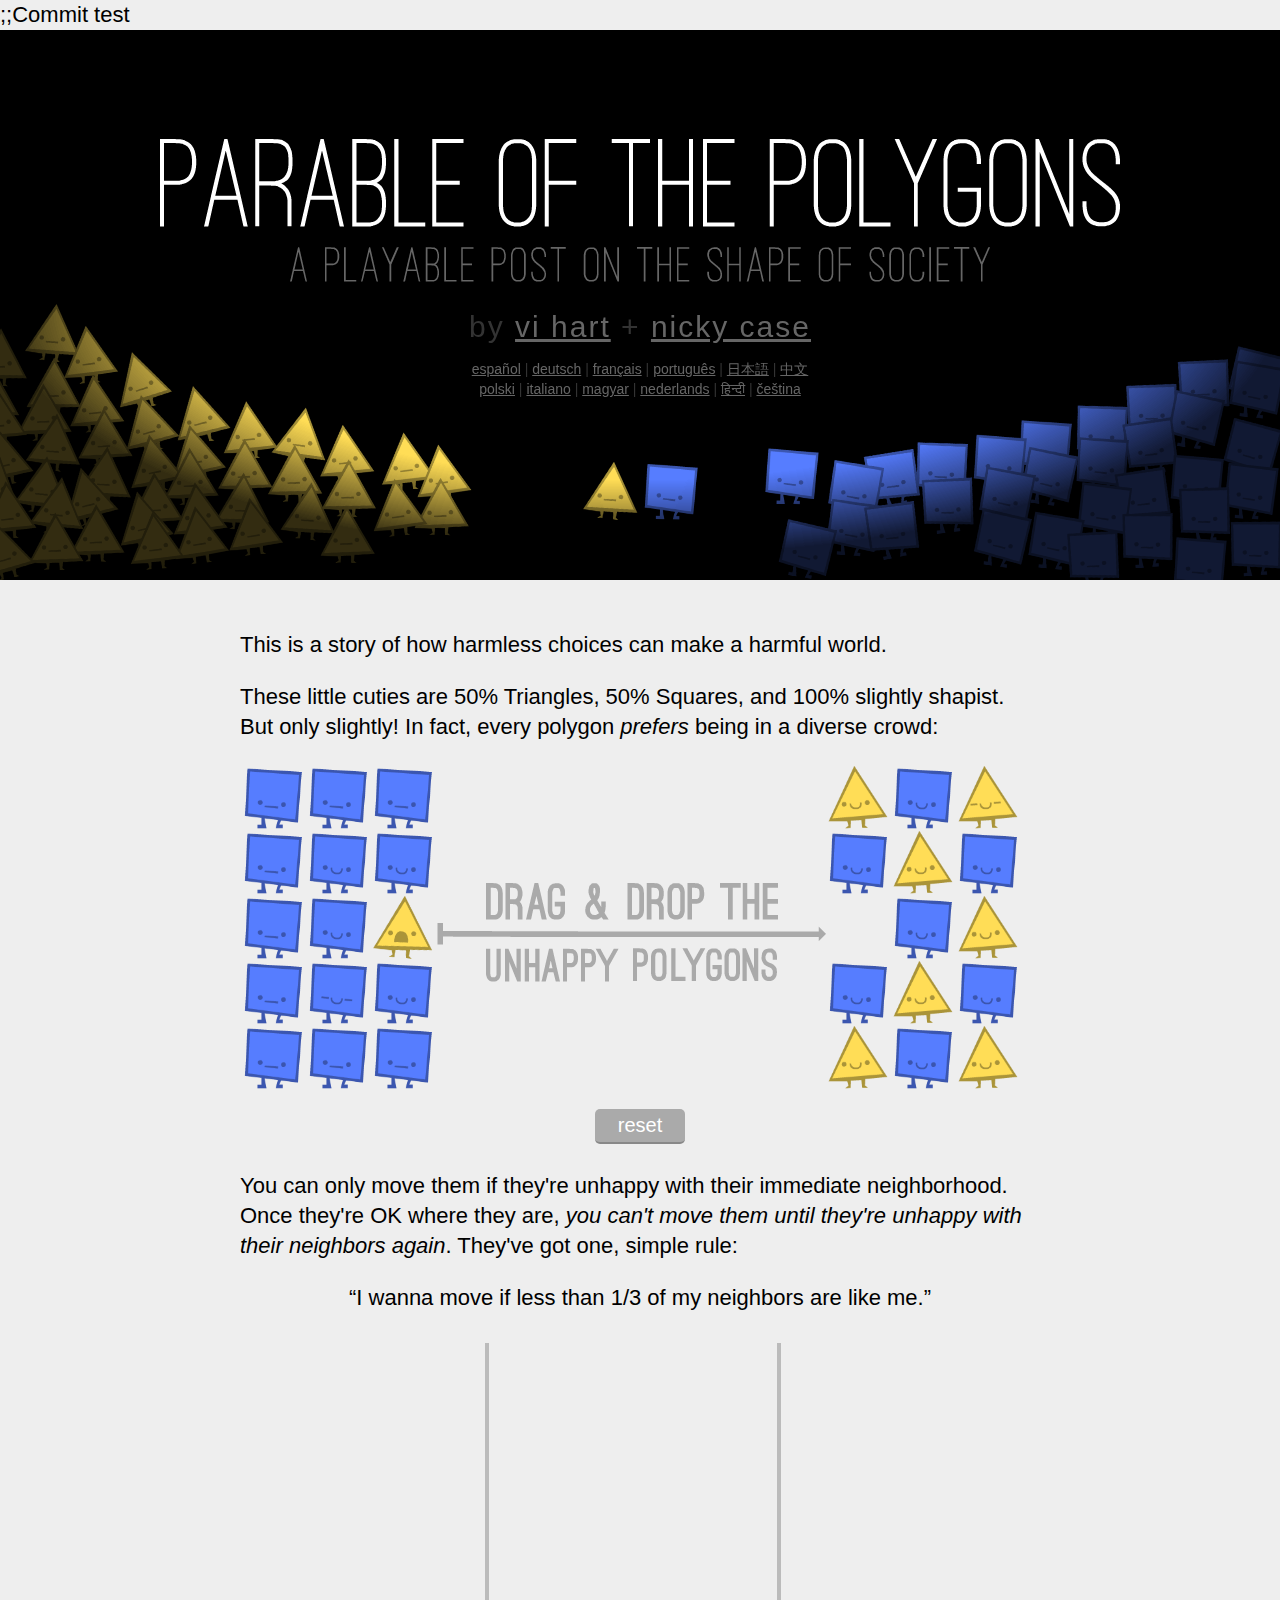
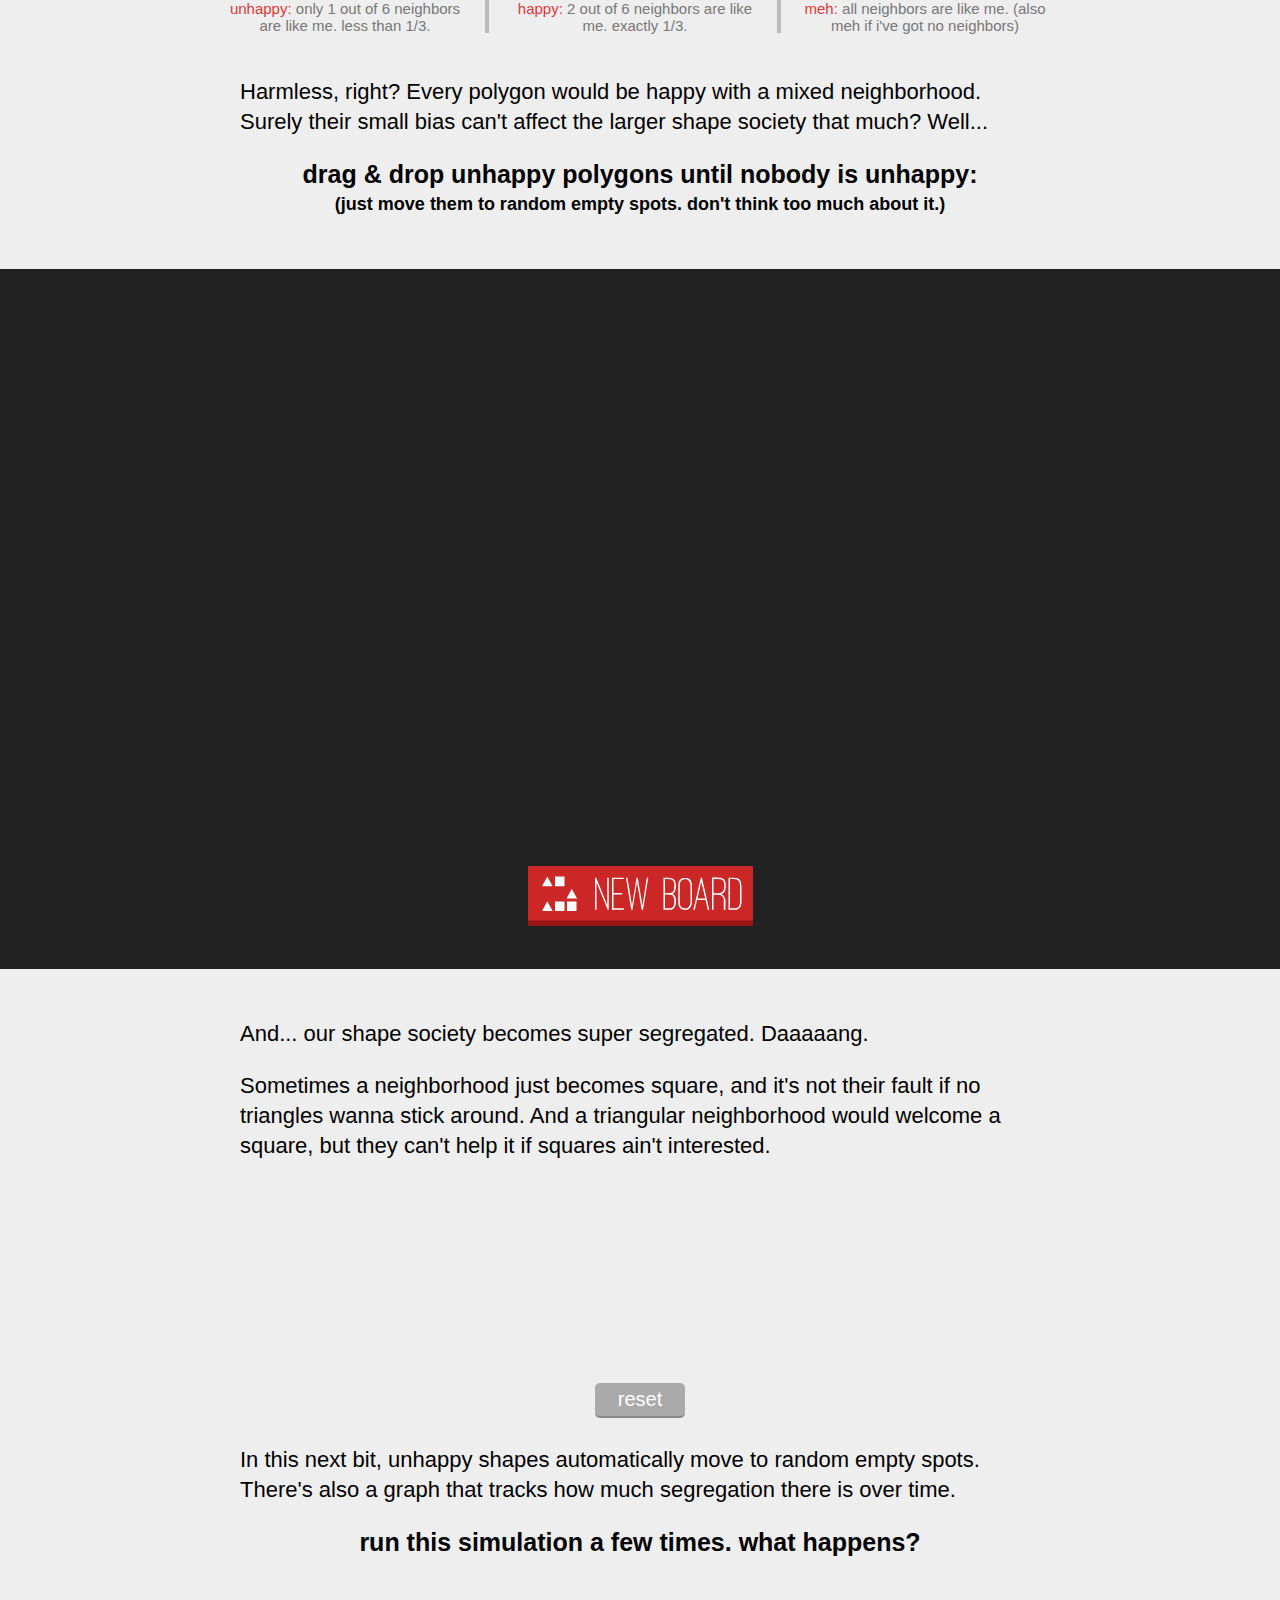
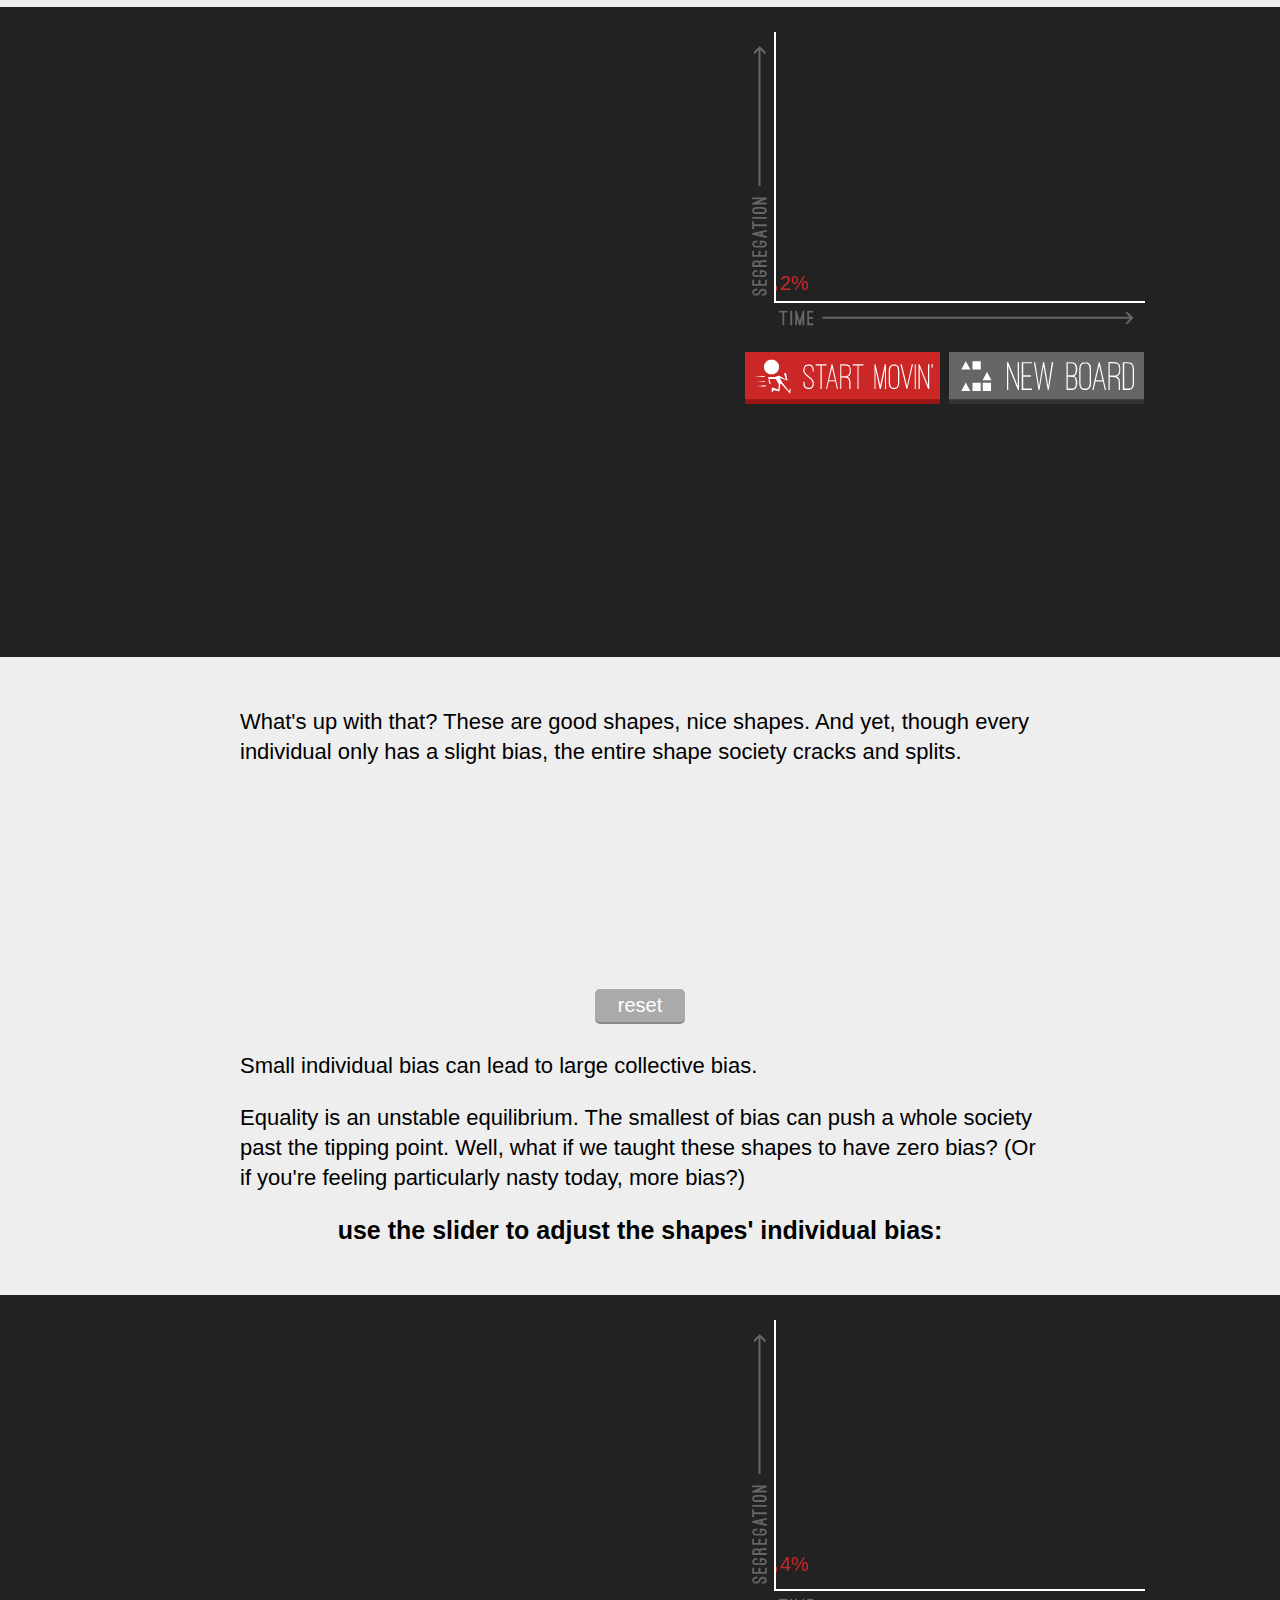
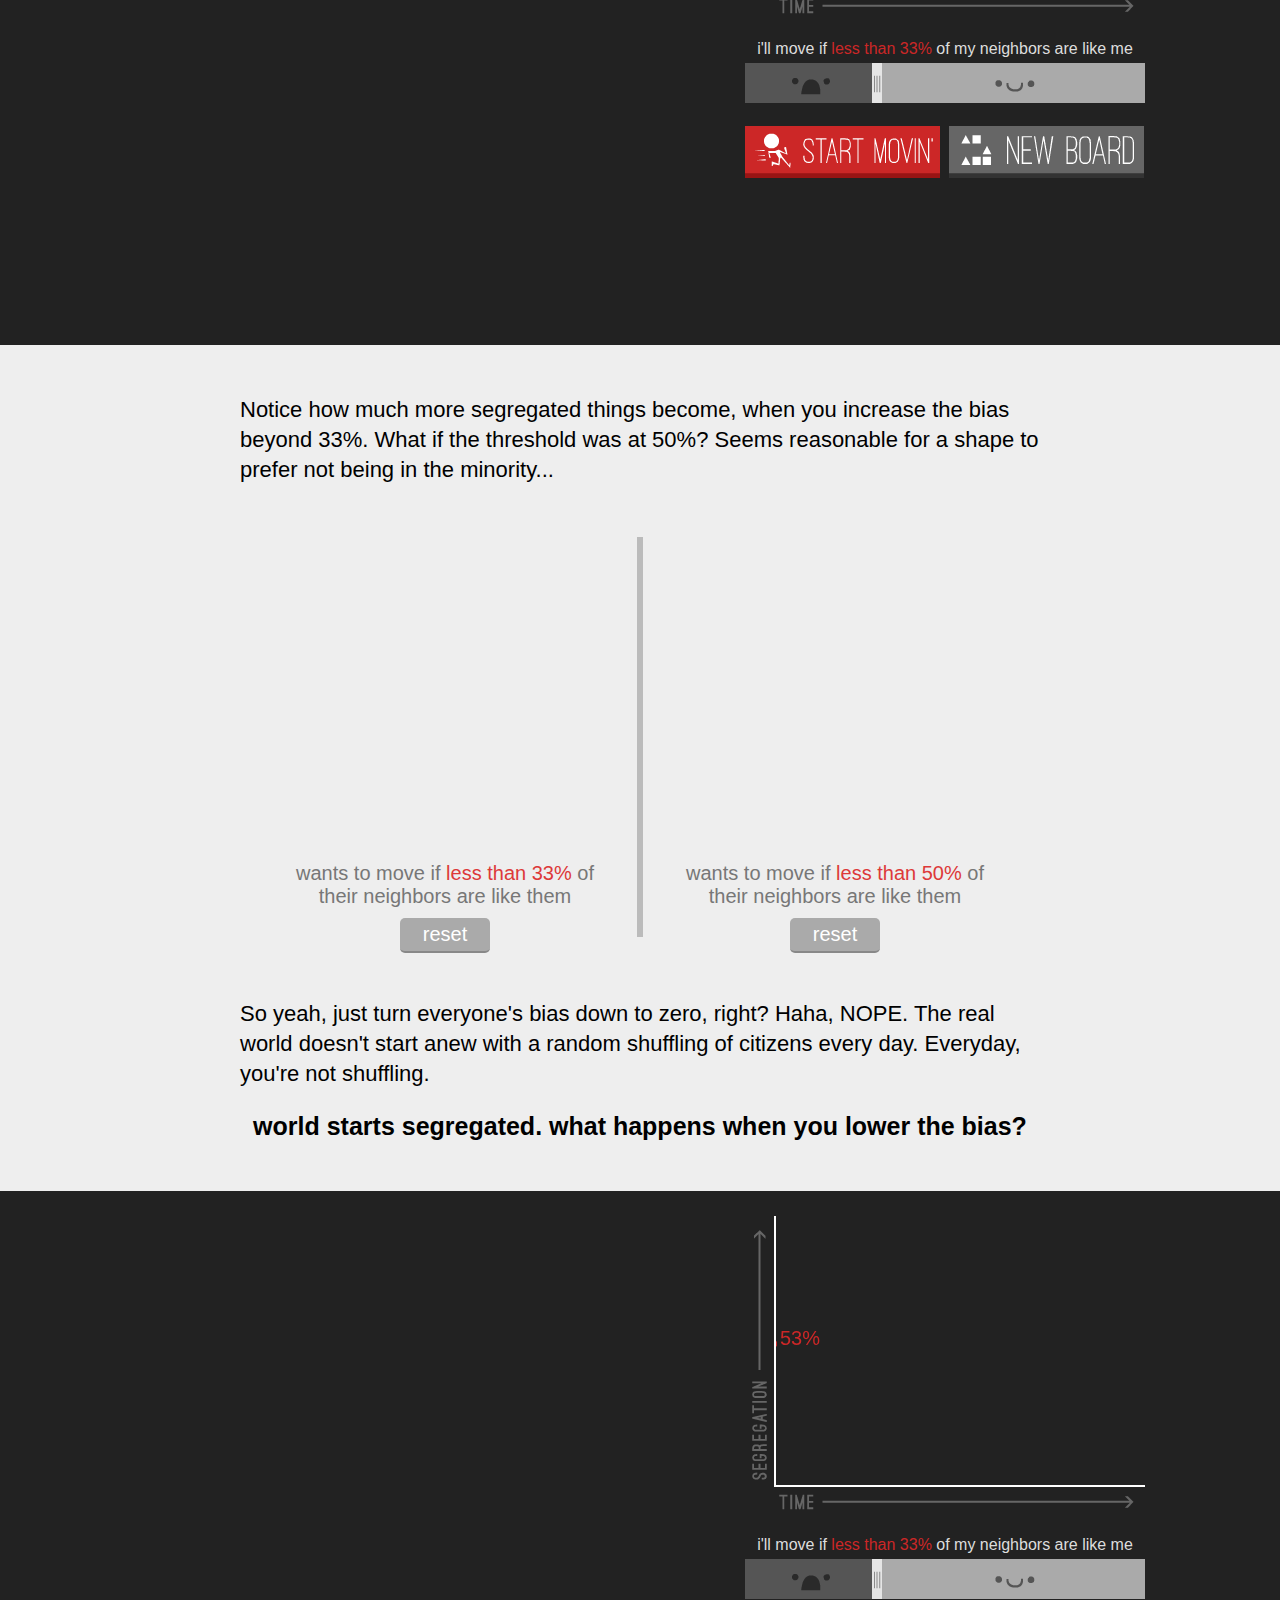
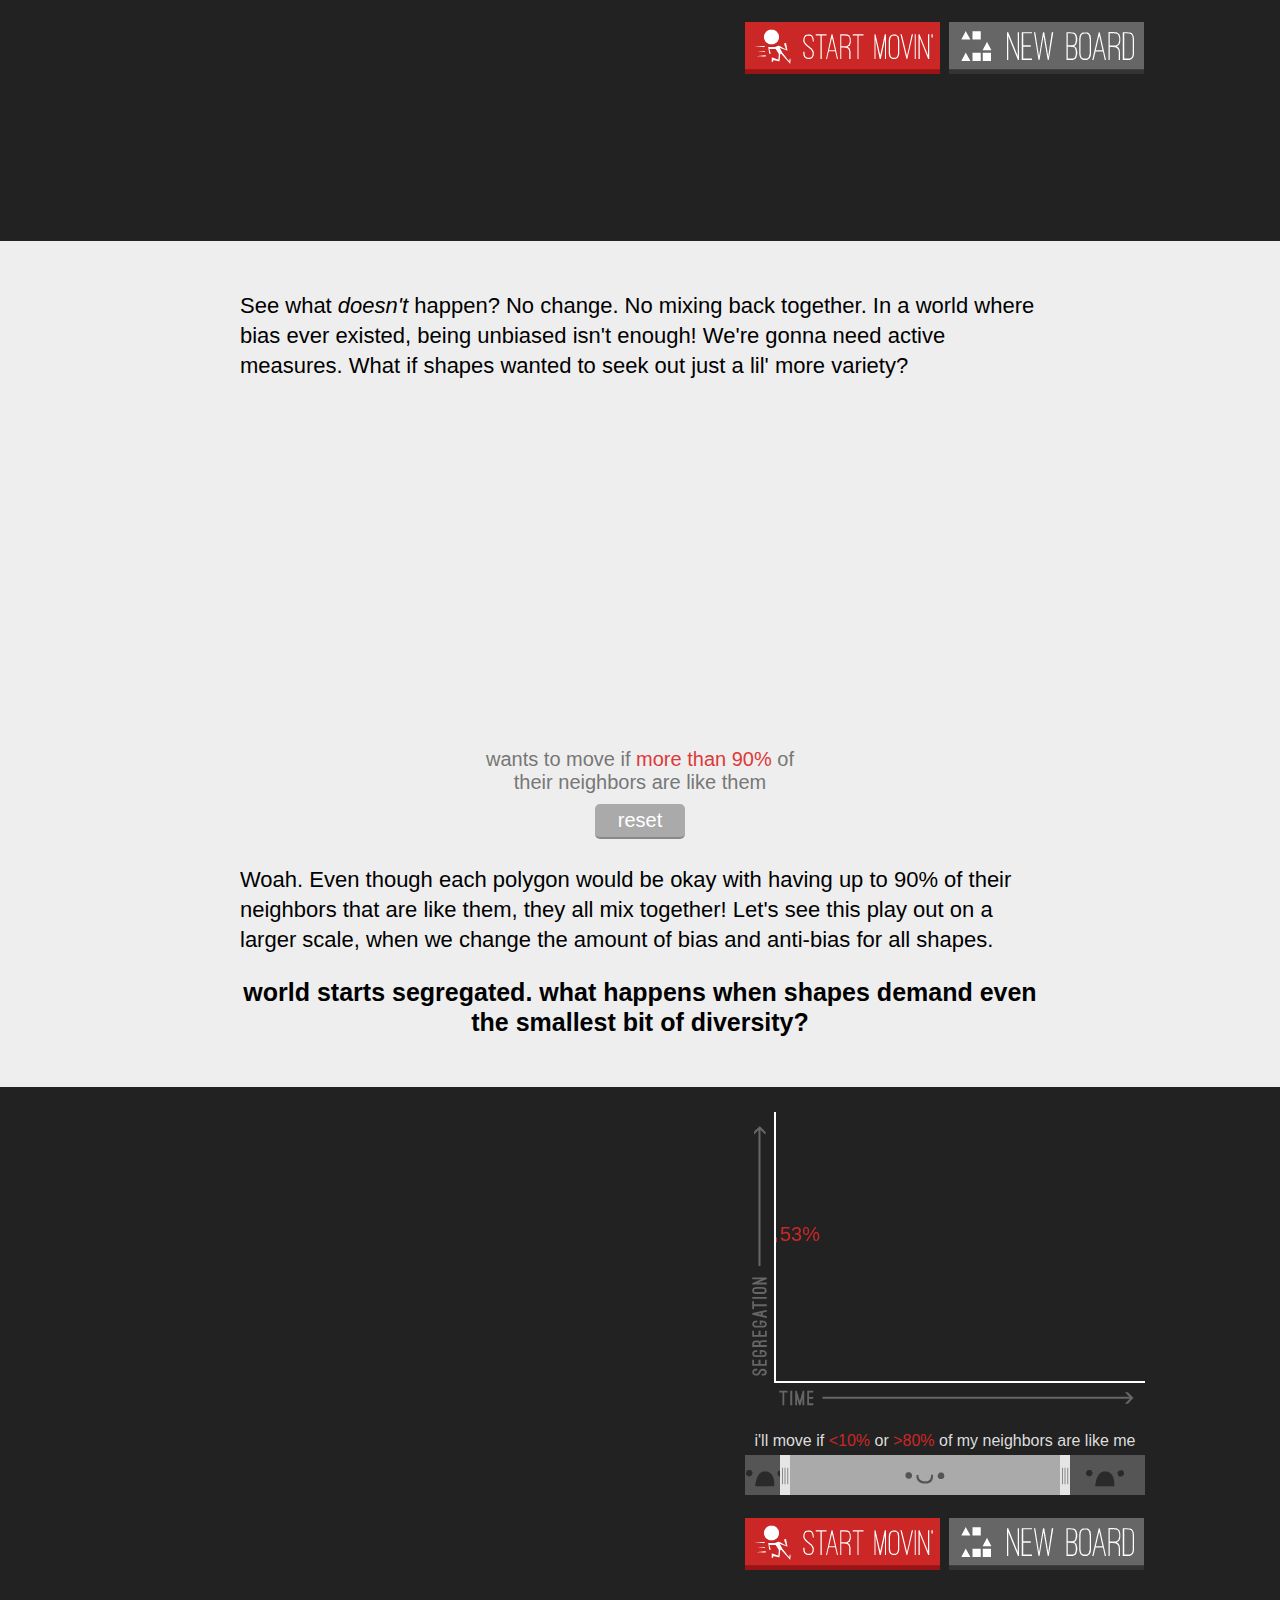
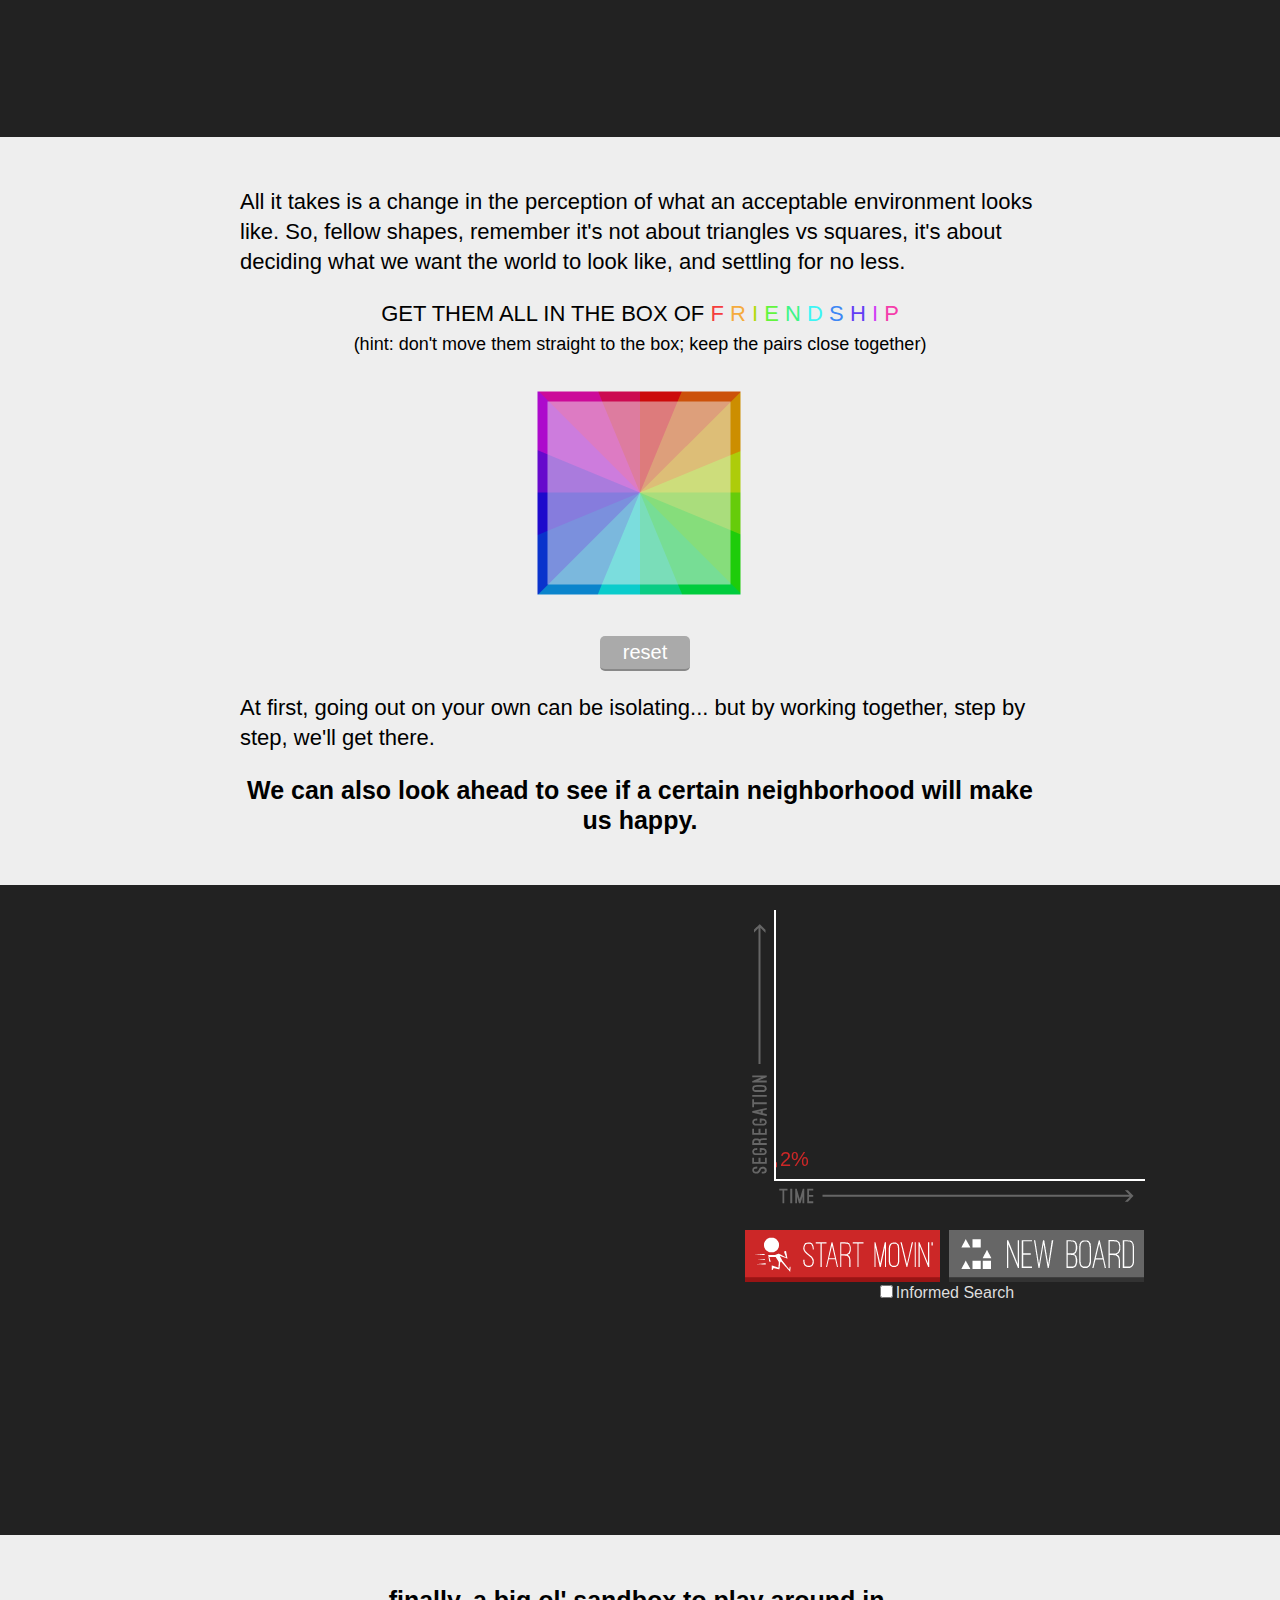
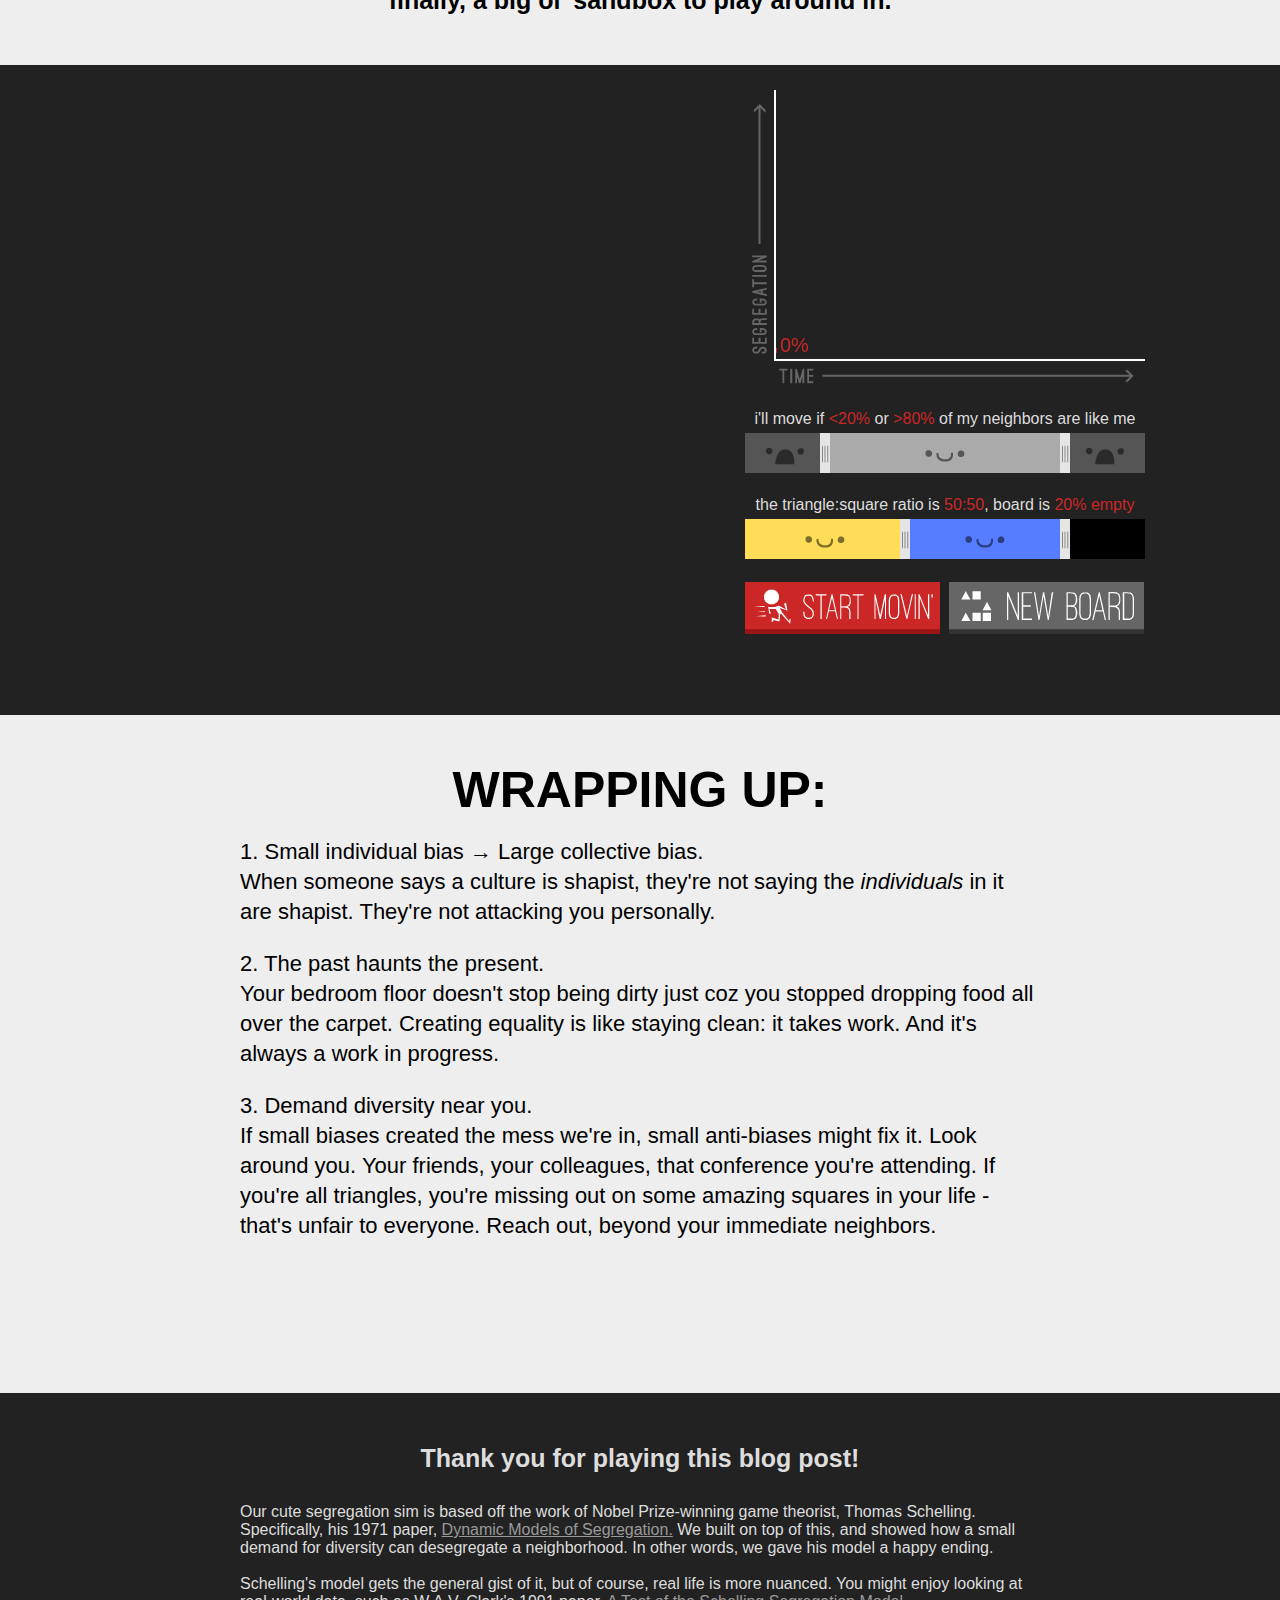
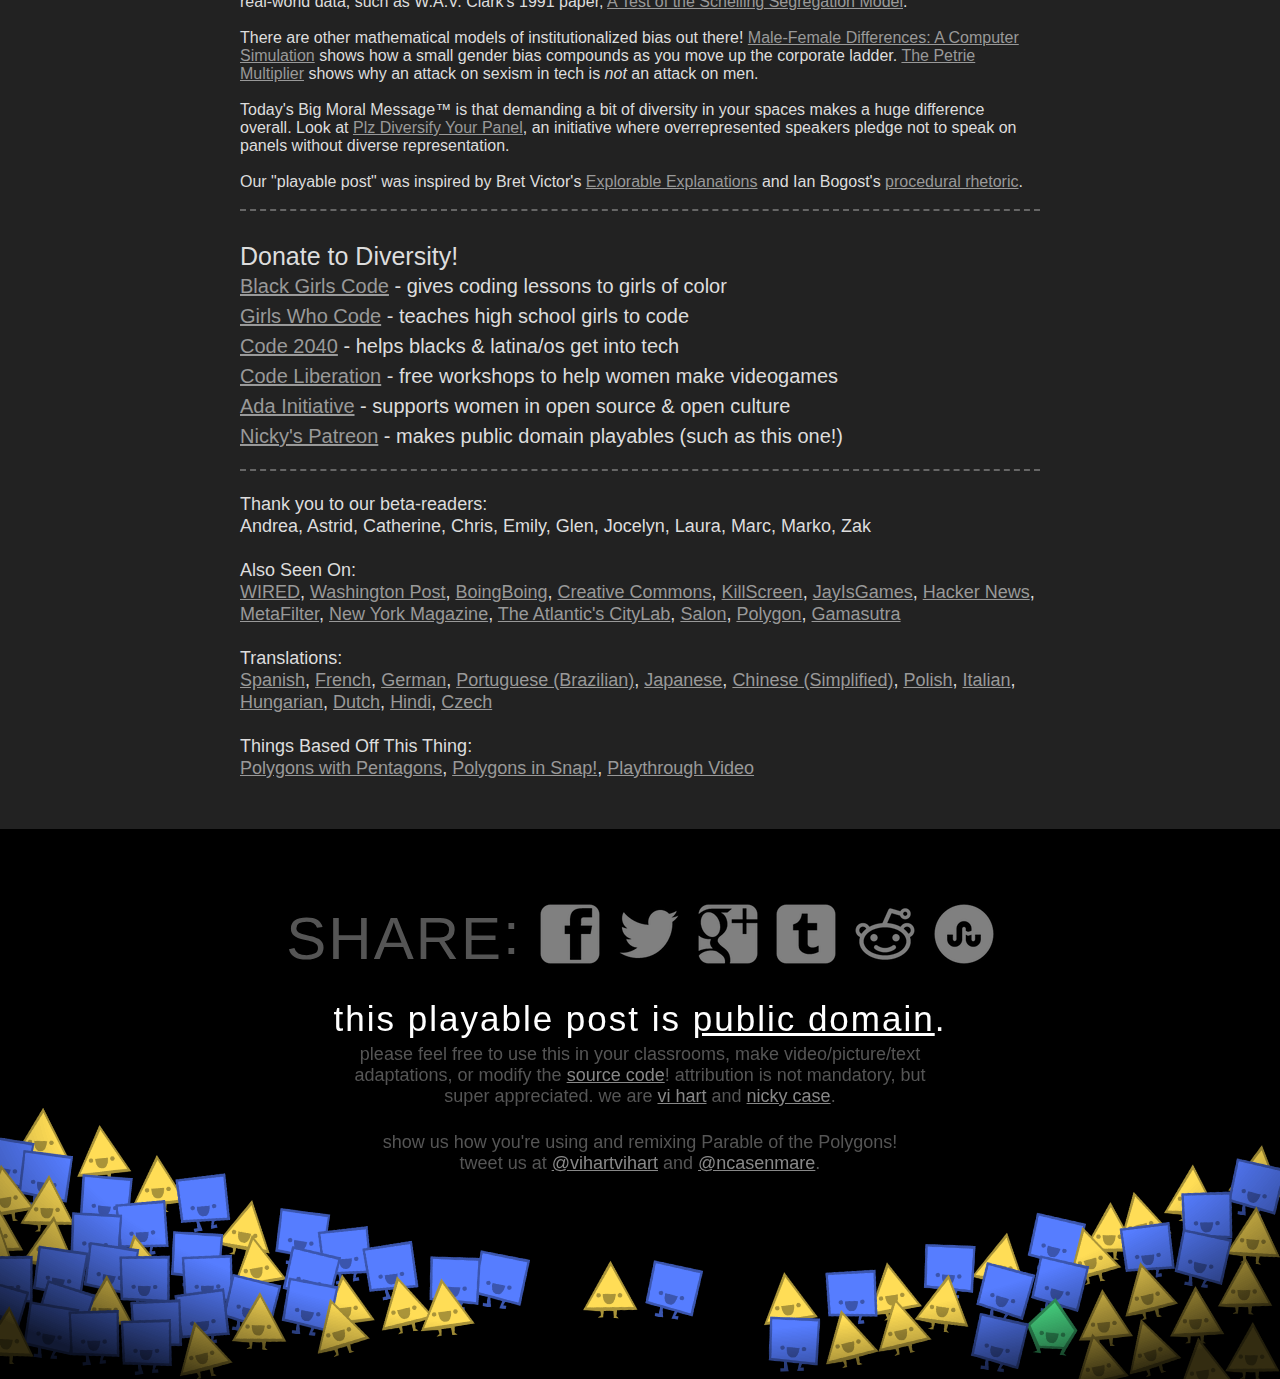
==== commit da2be26c: "GitHub account commit test" ====
--- a/index.html
+++ b/index.html
@@ -1,3 +1,4 @@
+;;Commit test
 <!doctype html>
 <html>
 <head>
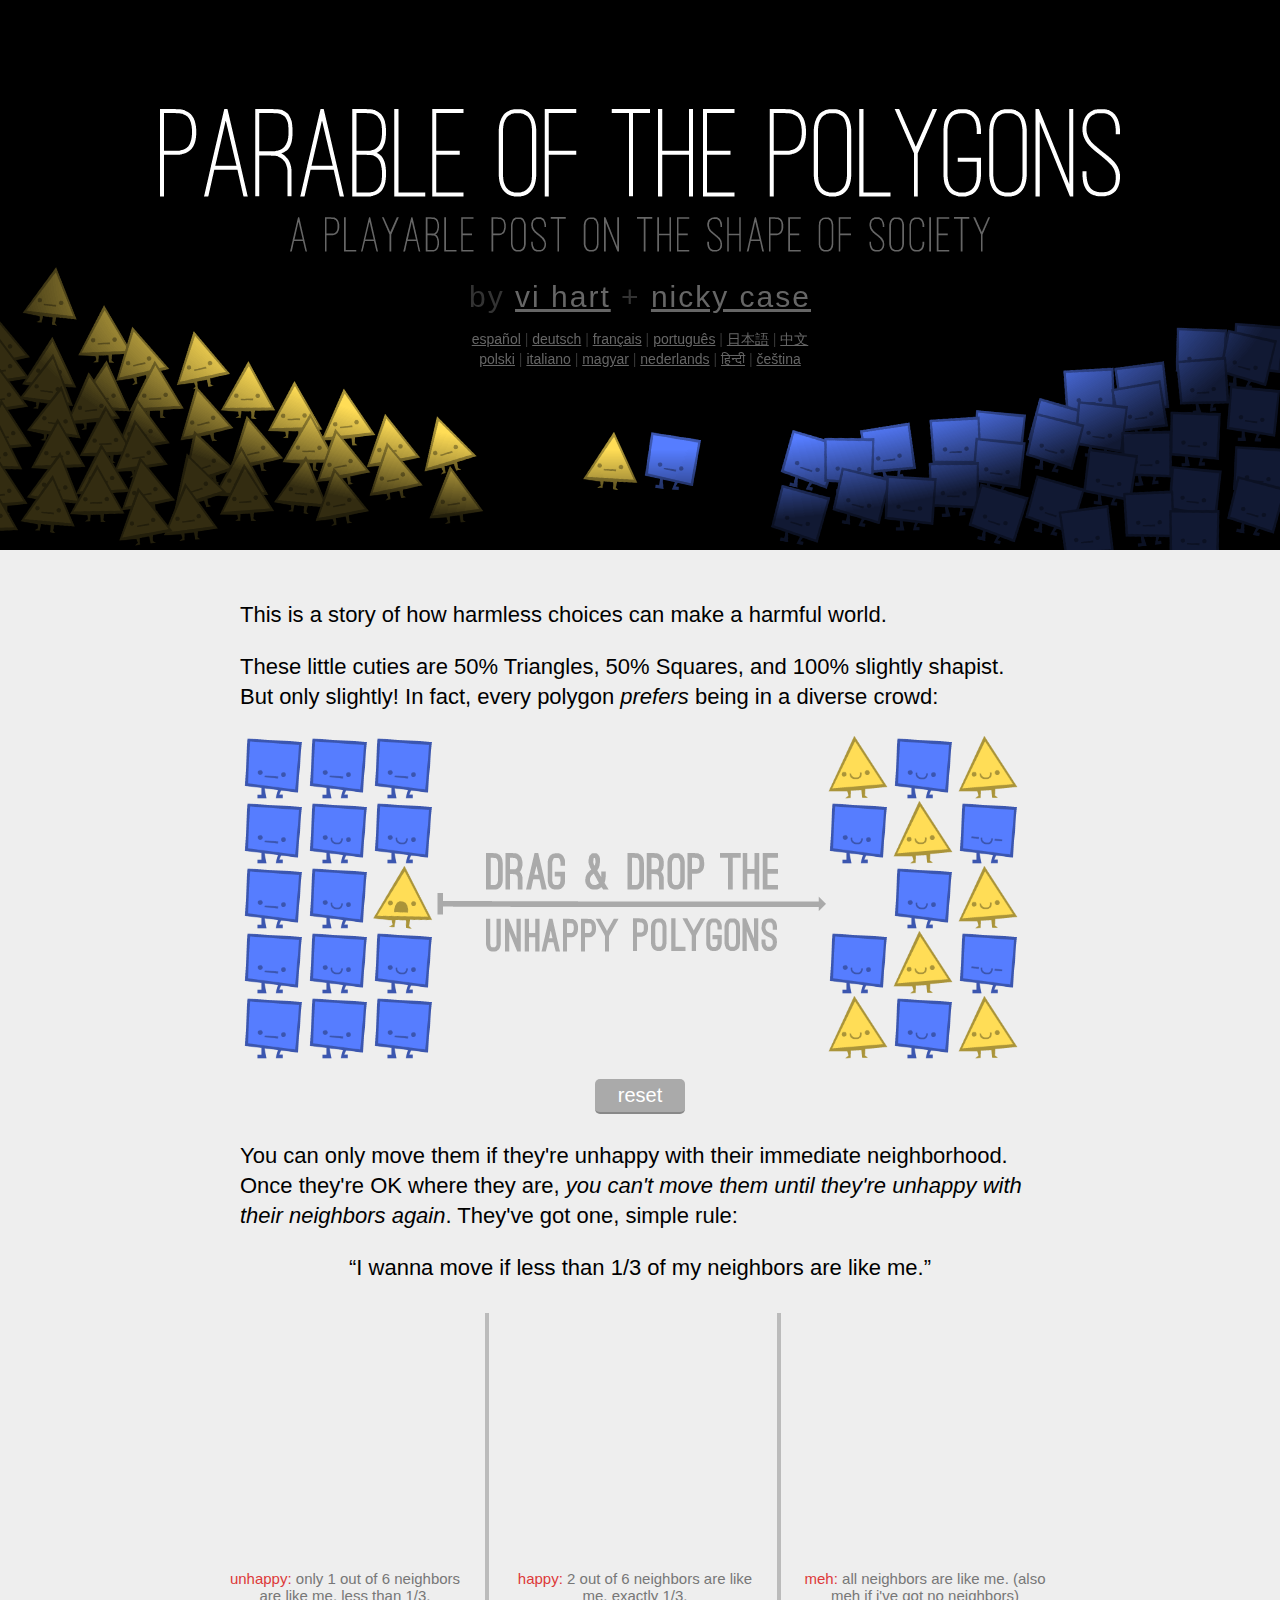
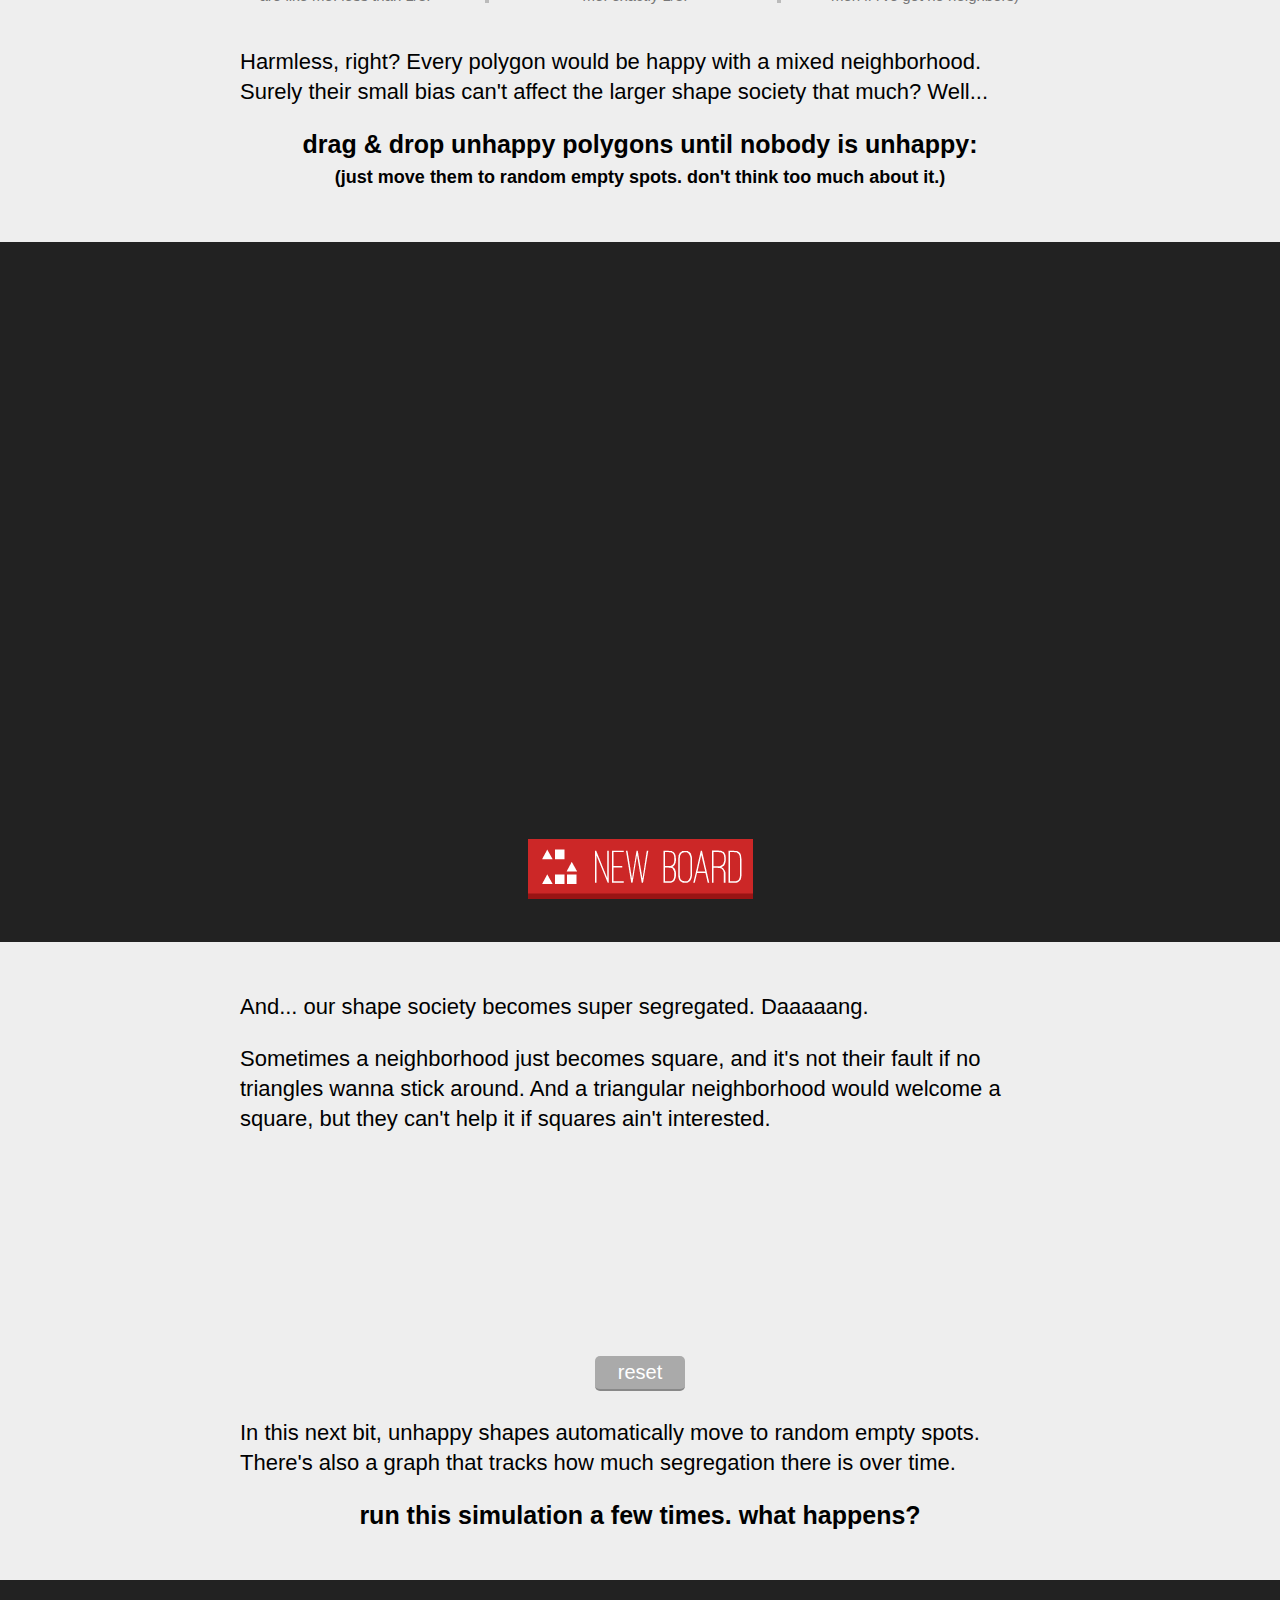
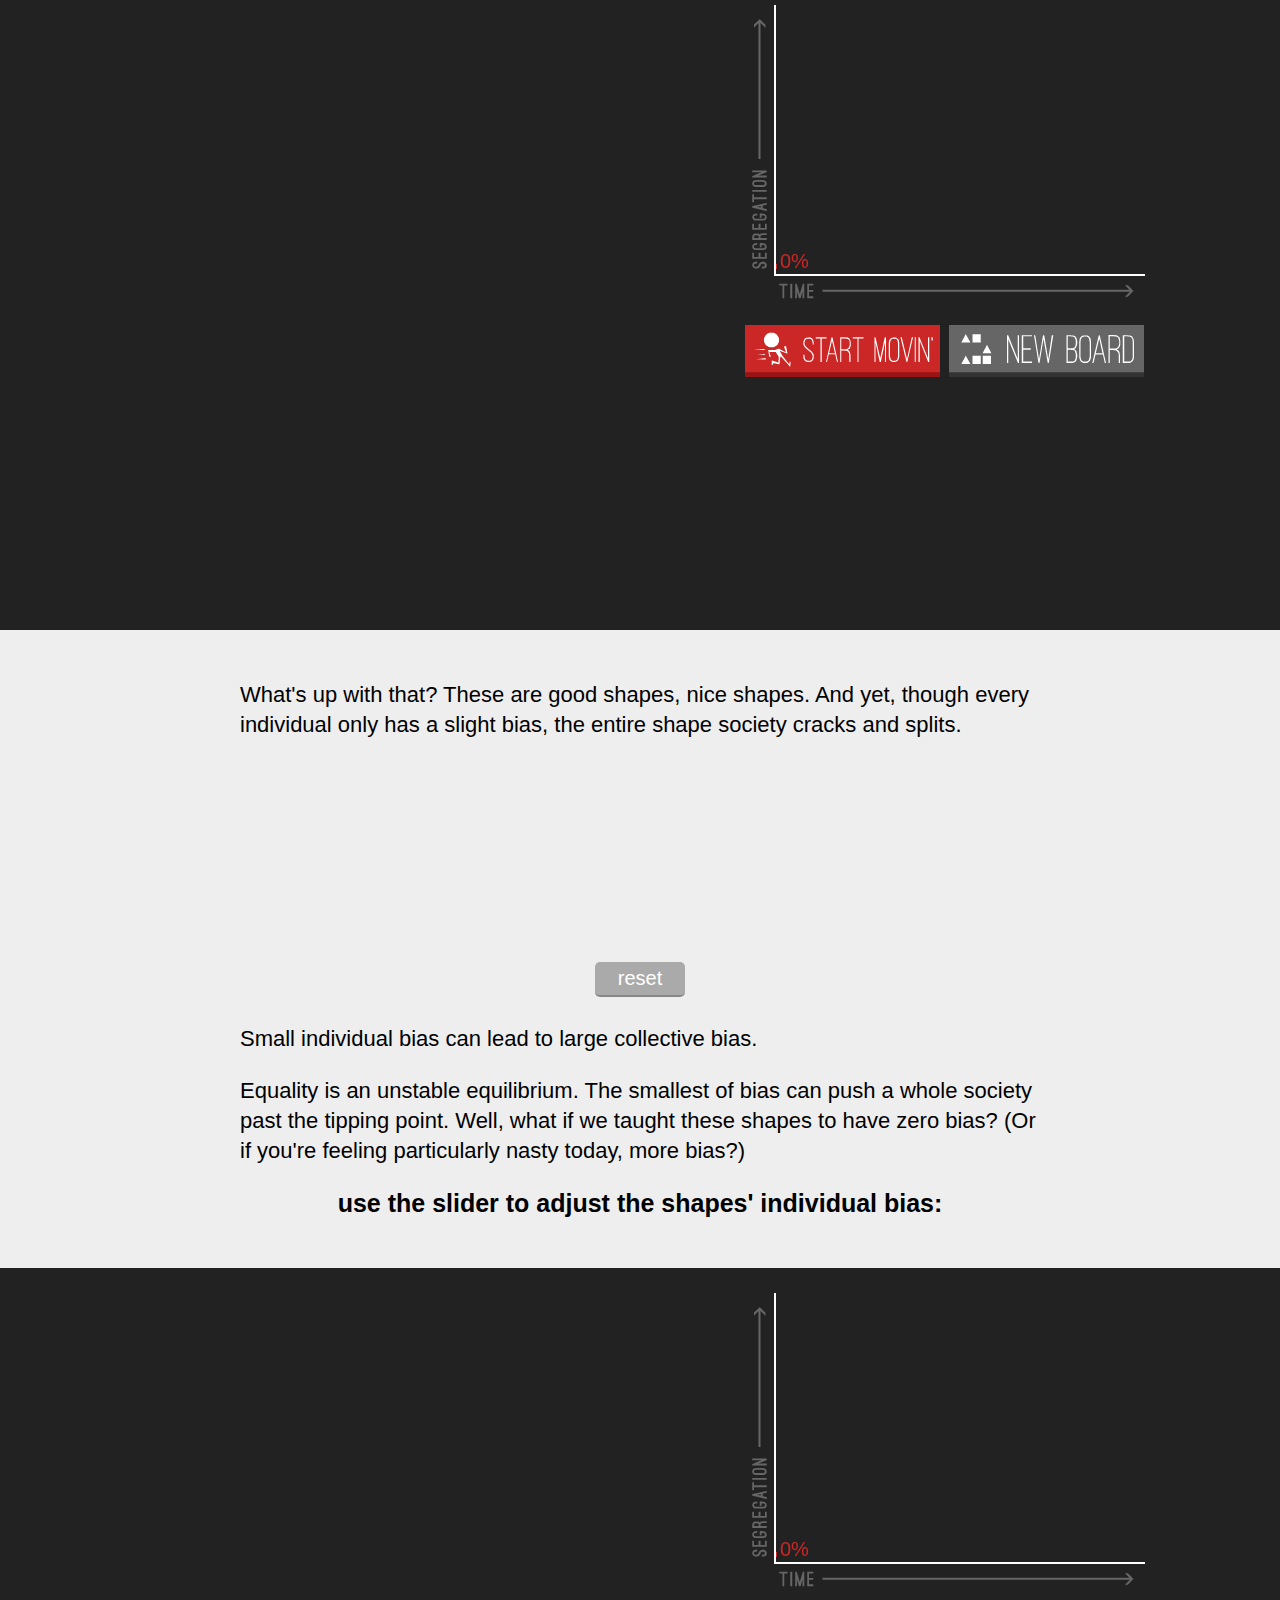
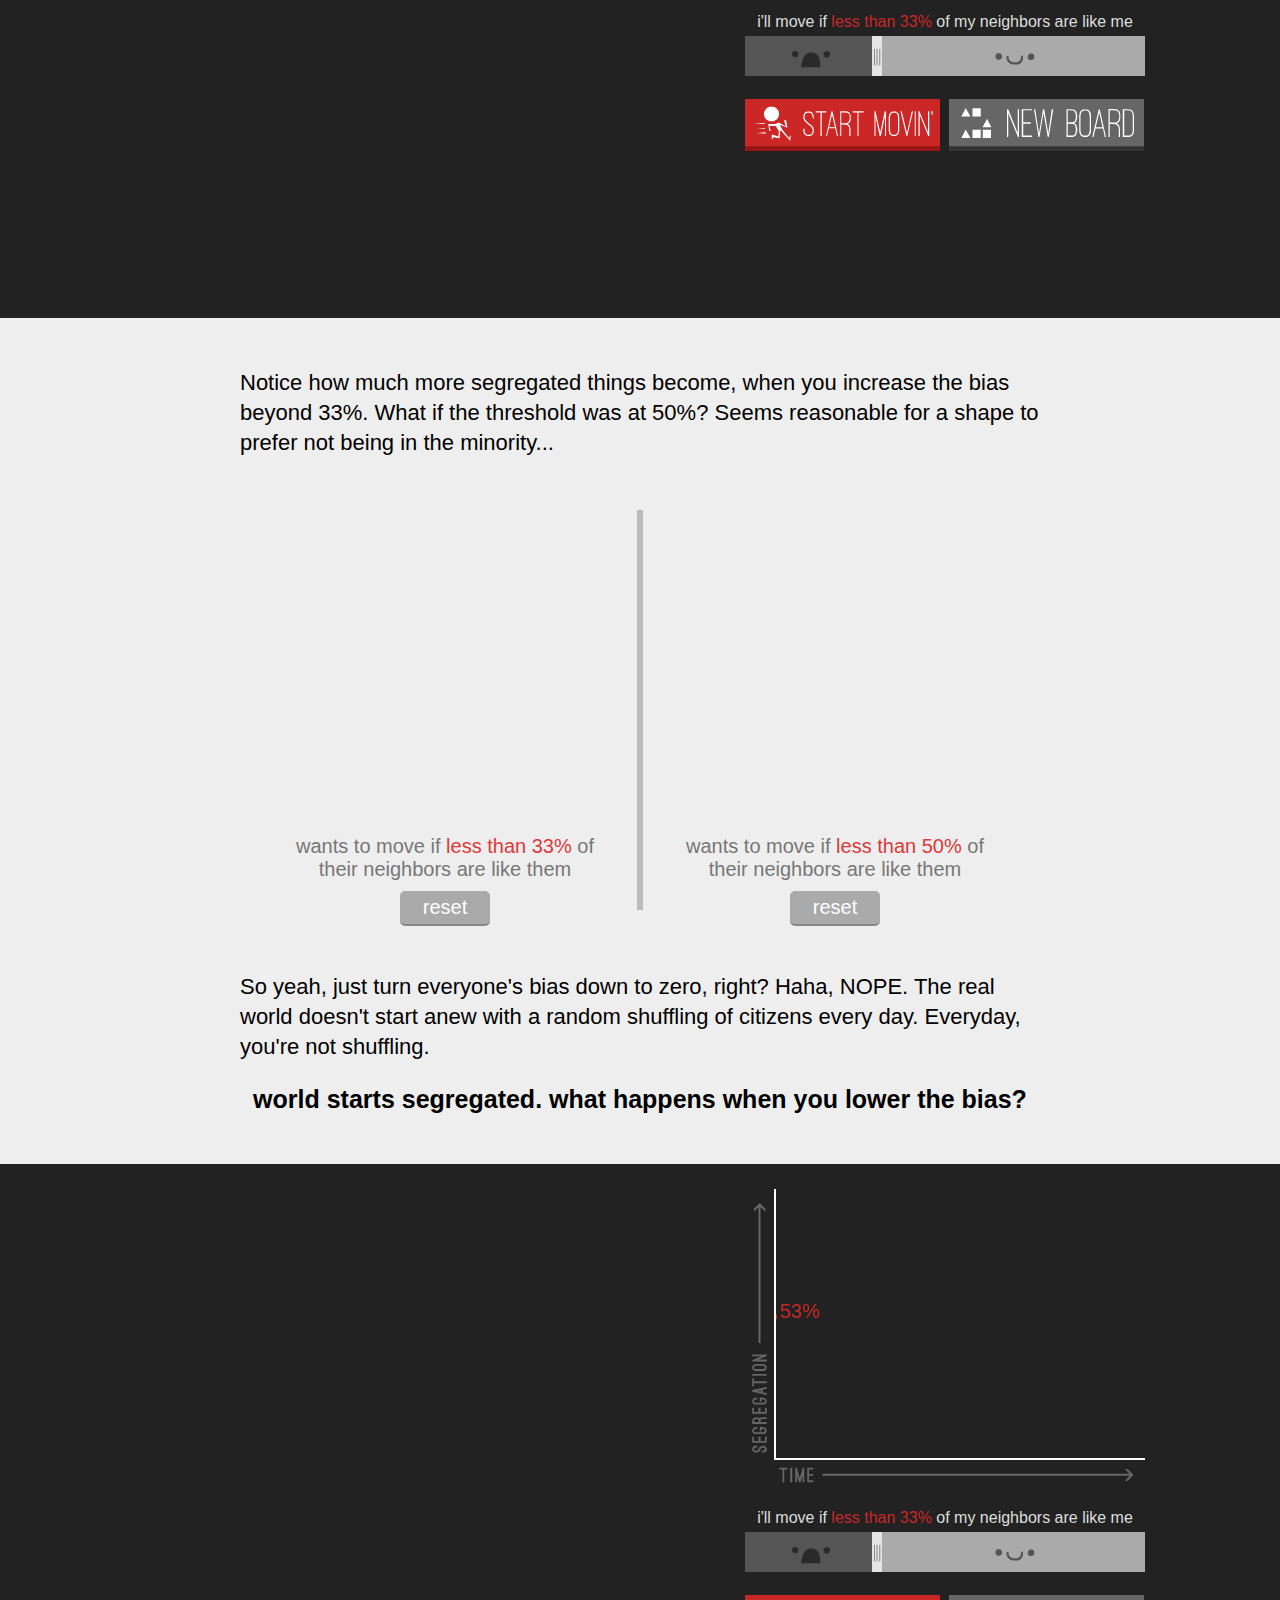
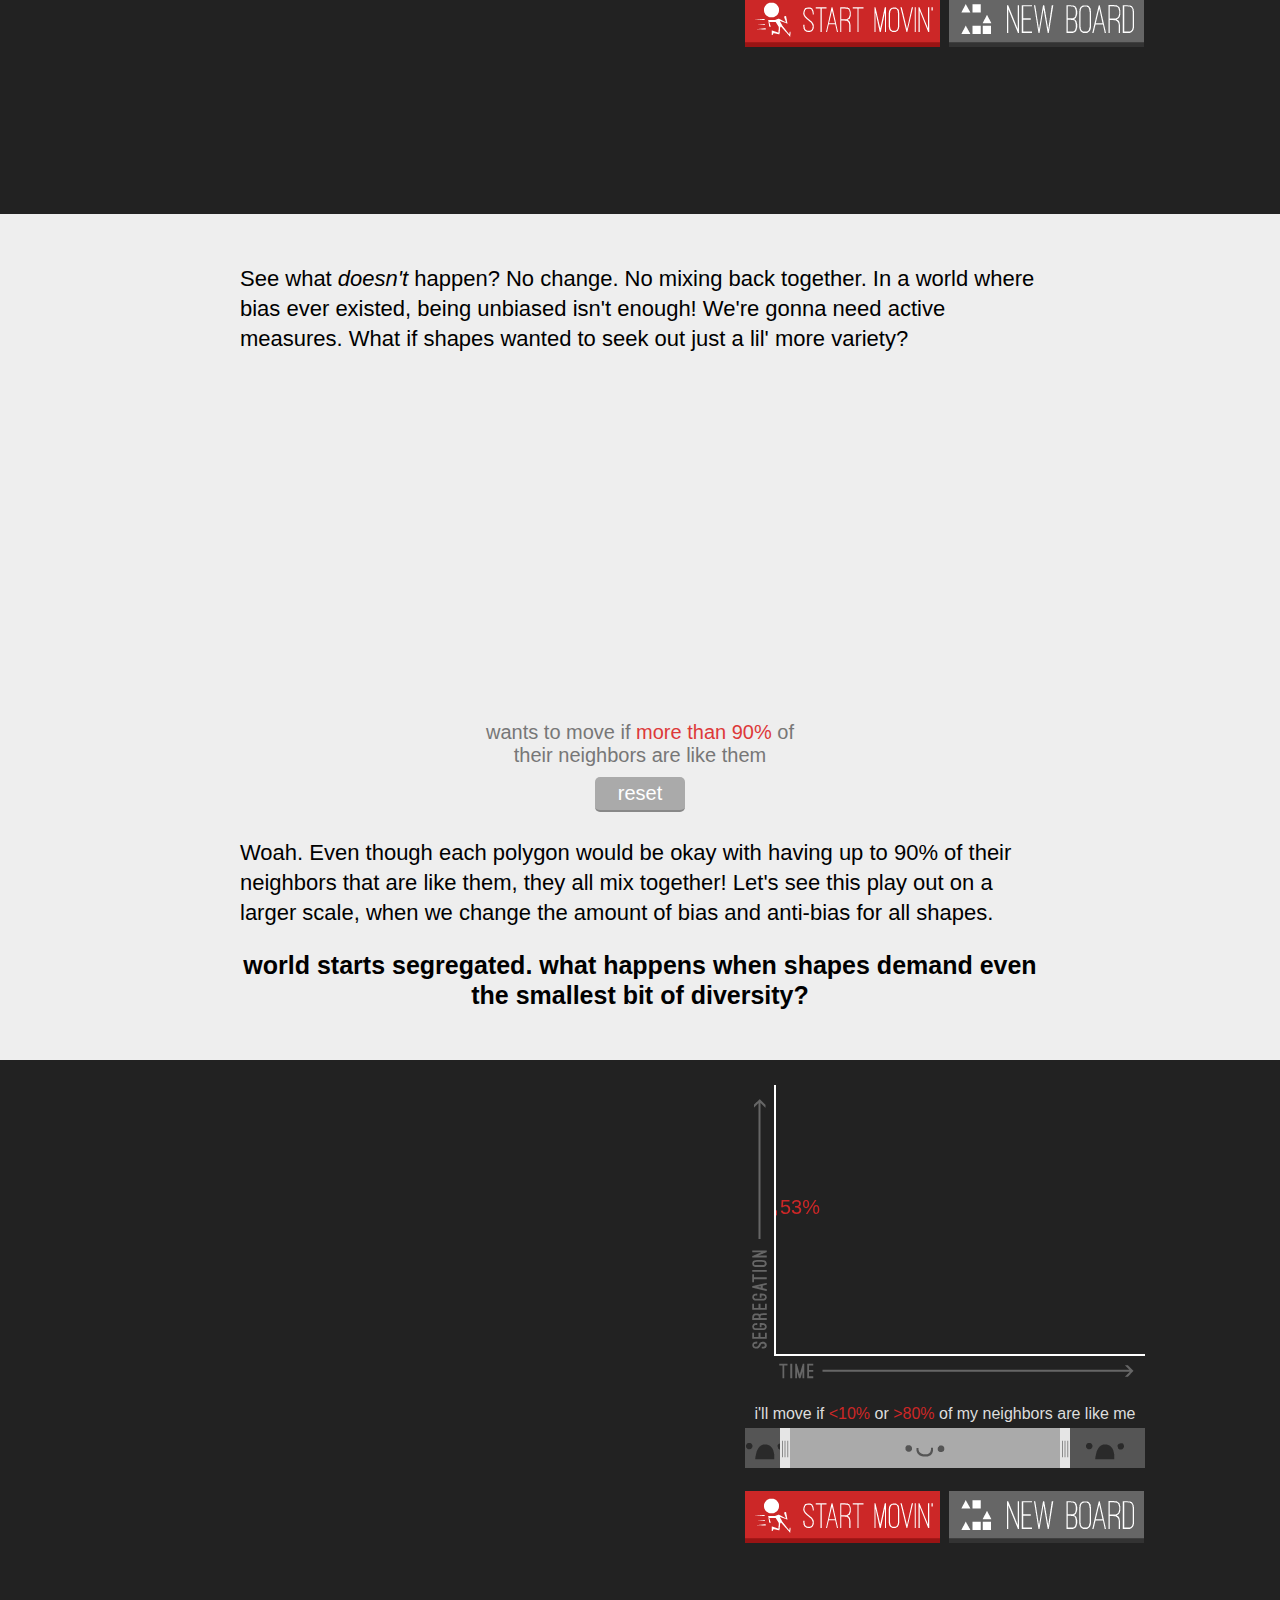
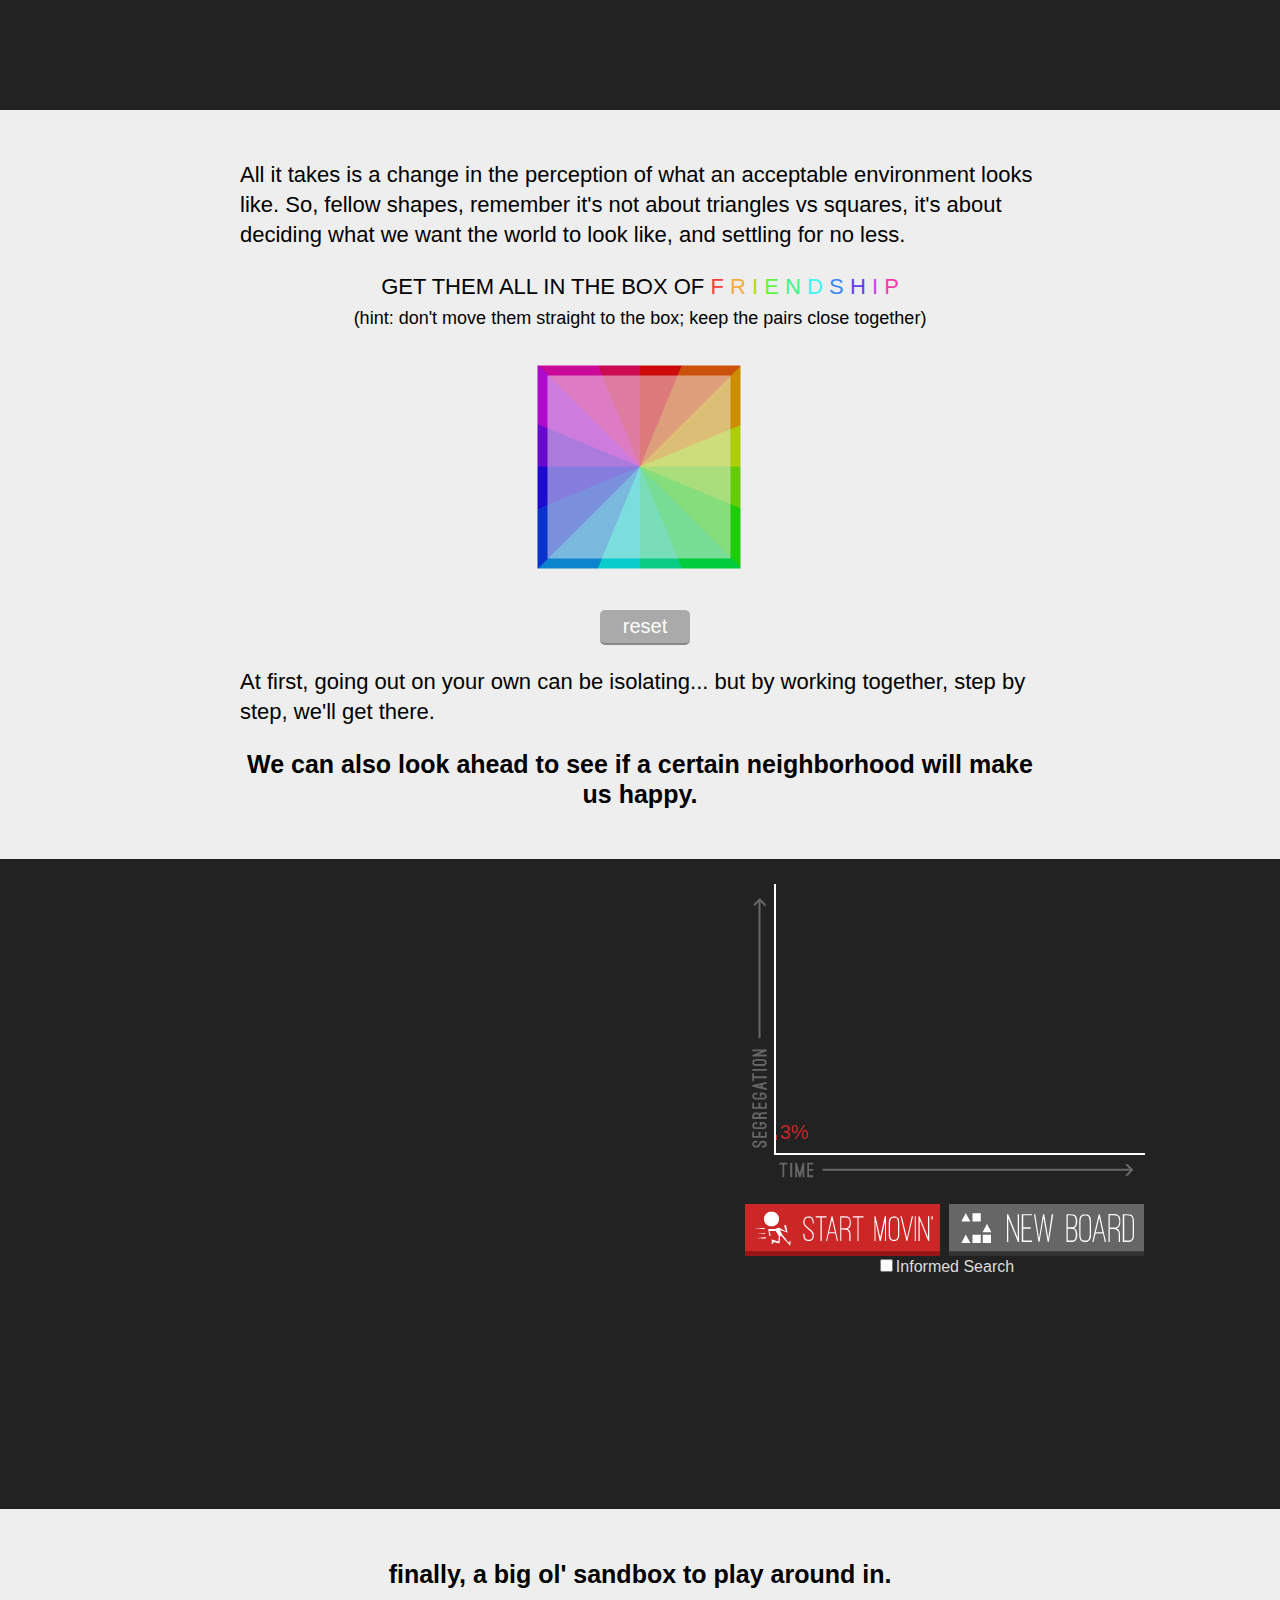
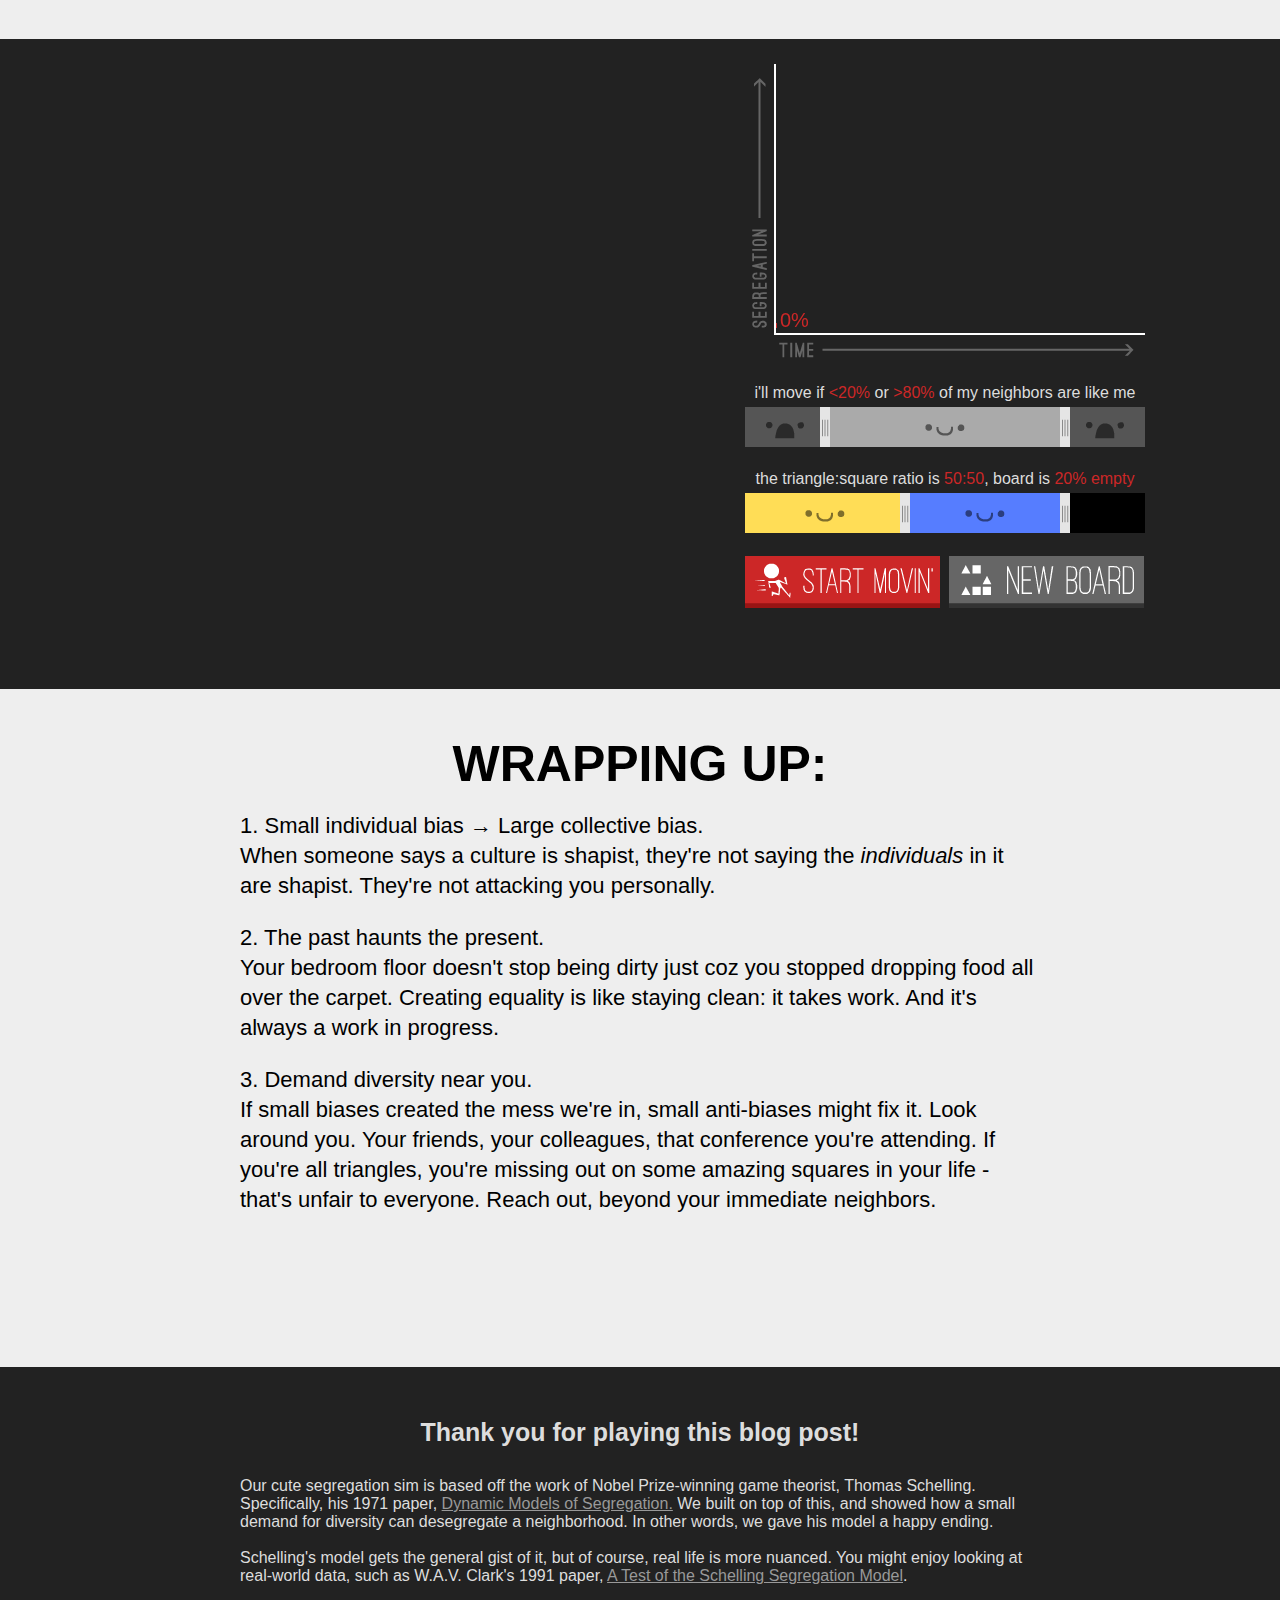
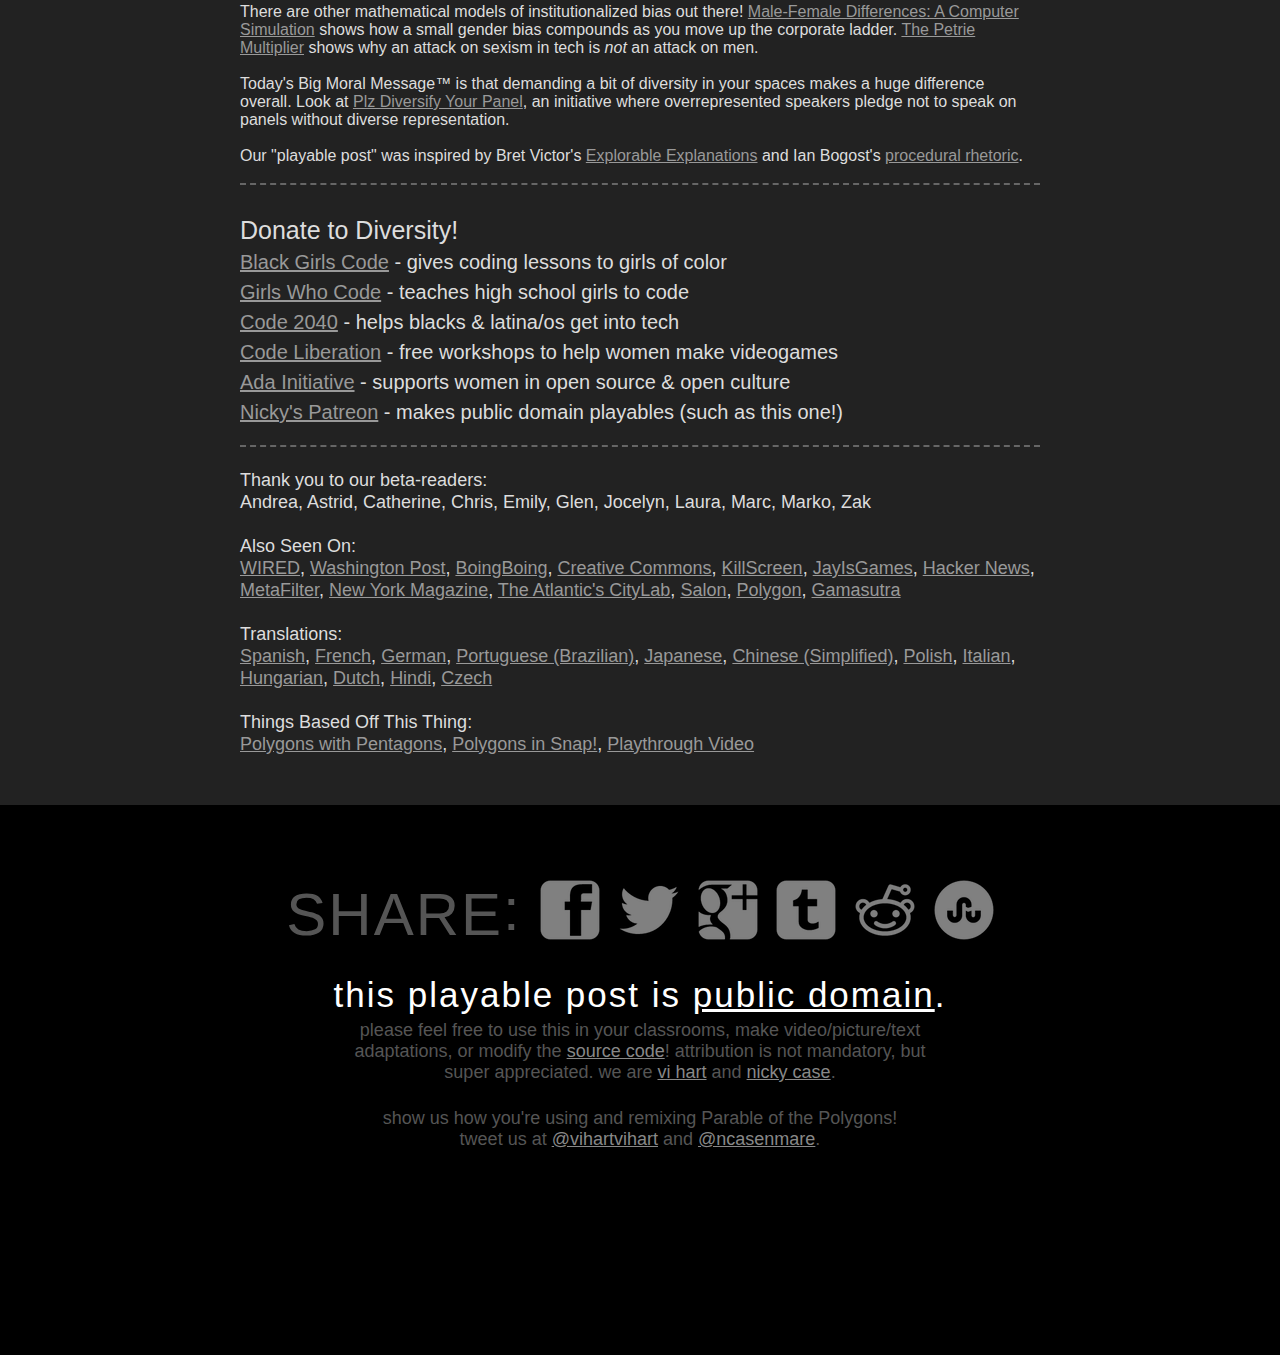
==== commit 8ef7f539: "GitHub account successfully connected" ====
--- a/index.html
+++ b/index.html
@@ -1,4 +1,3 @@
-;;Commit test
 <!doctype html>
 <html>
 <head>
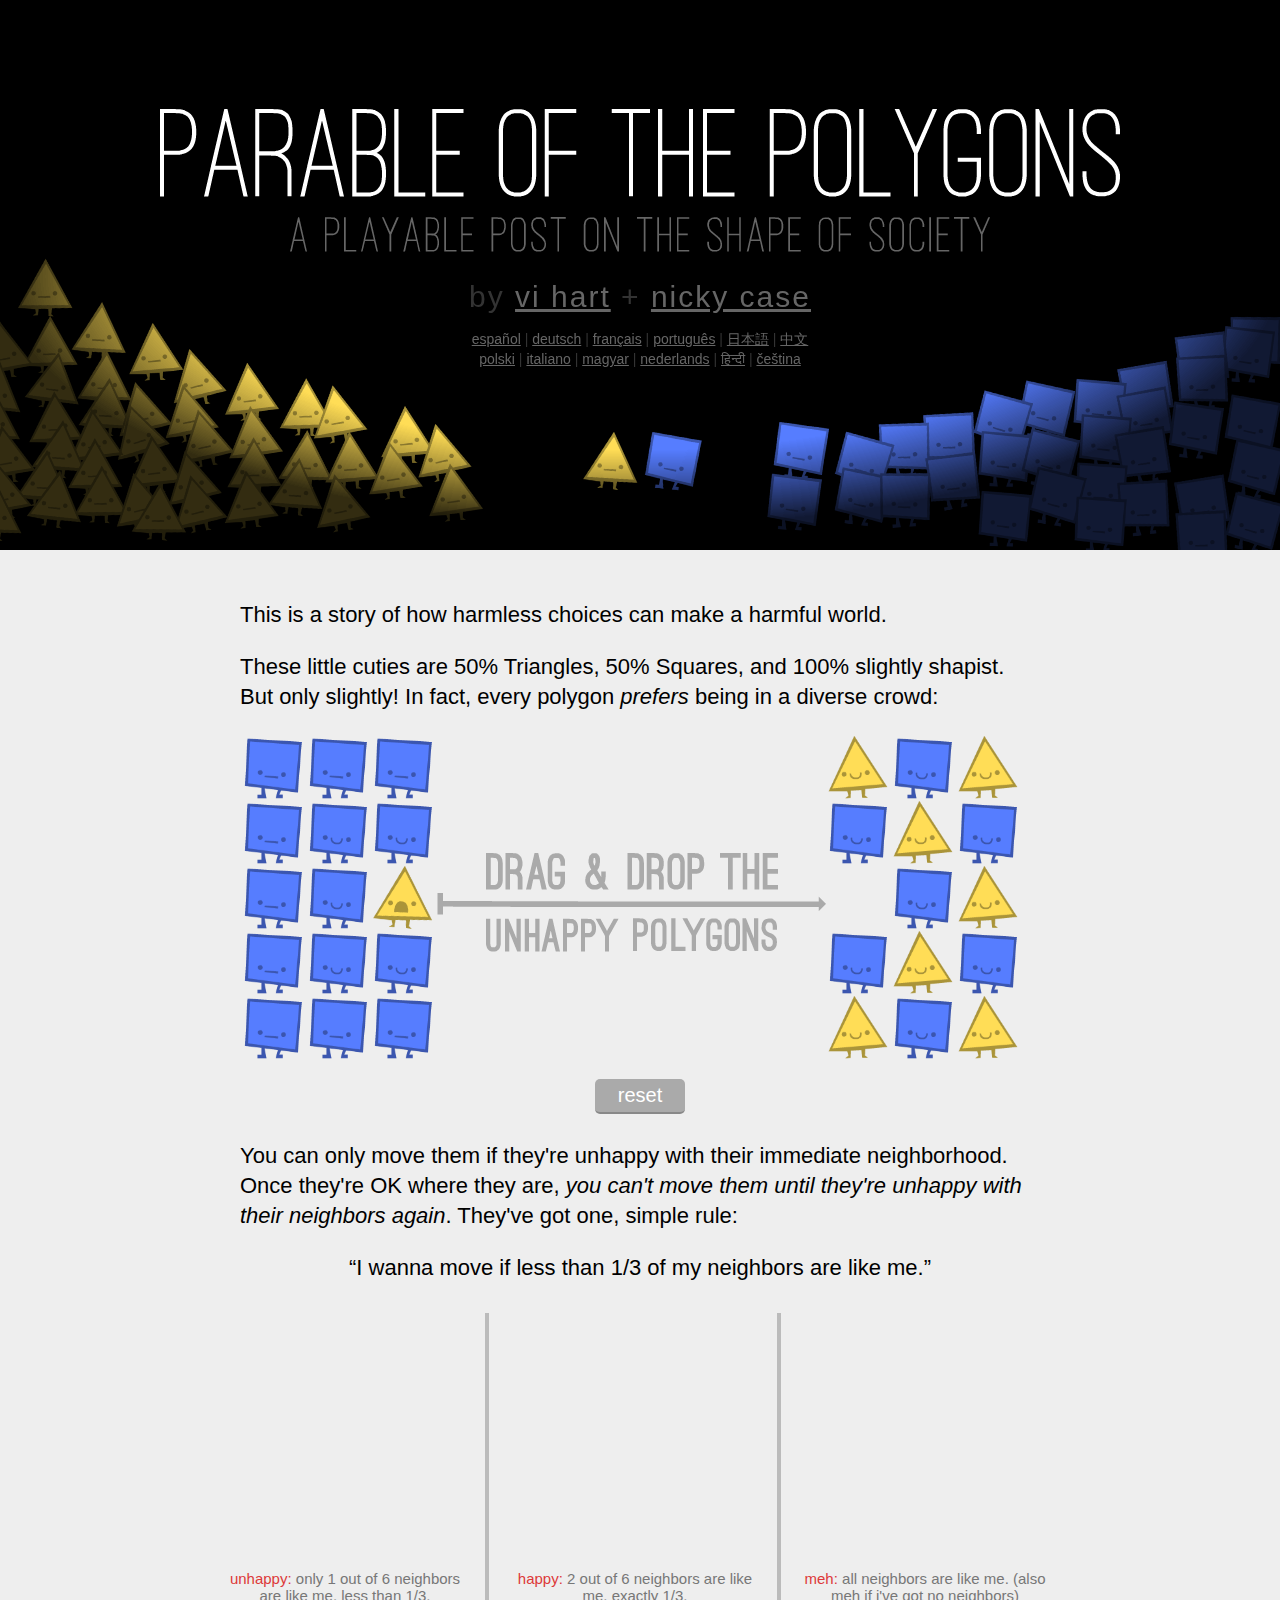
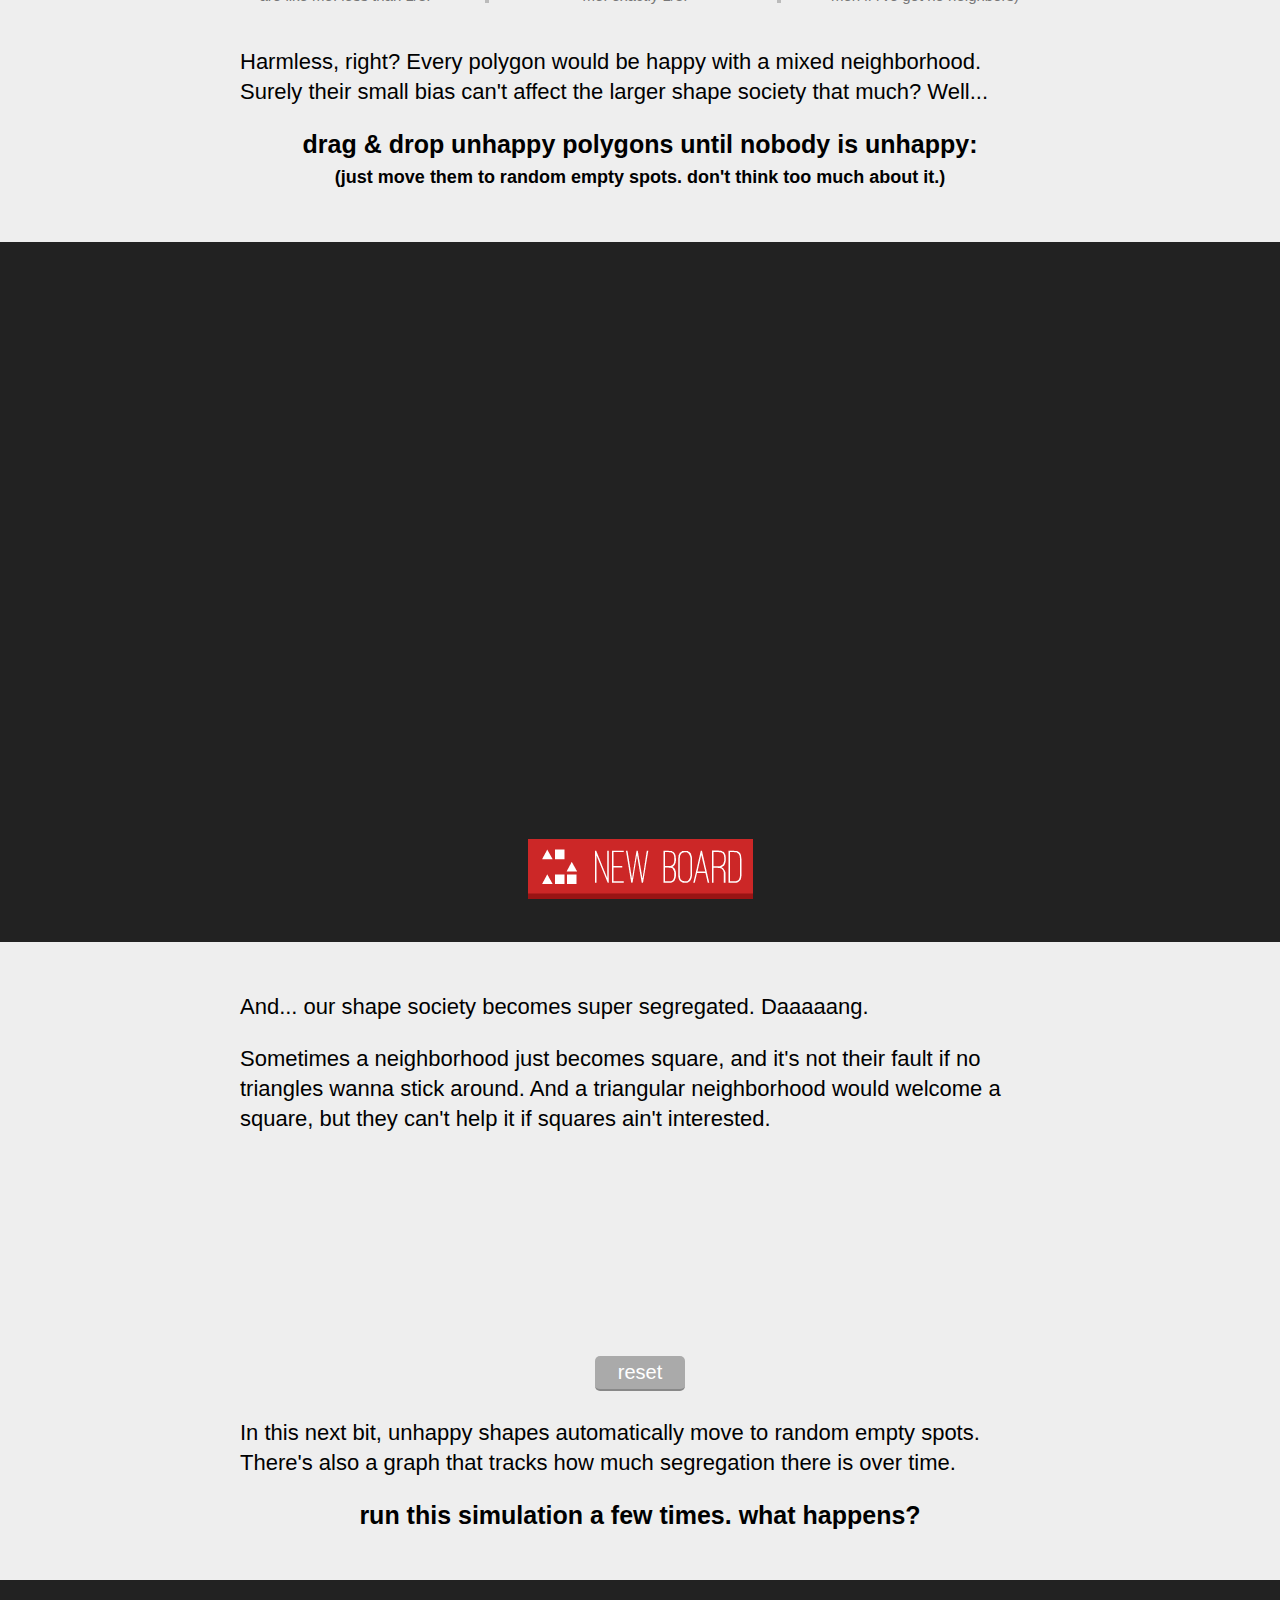
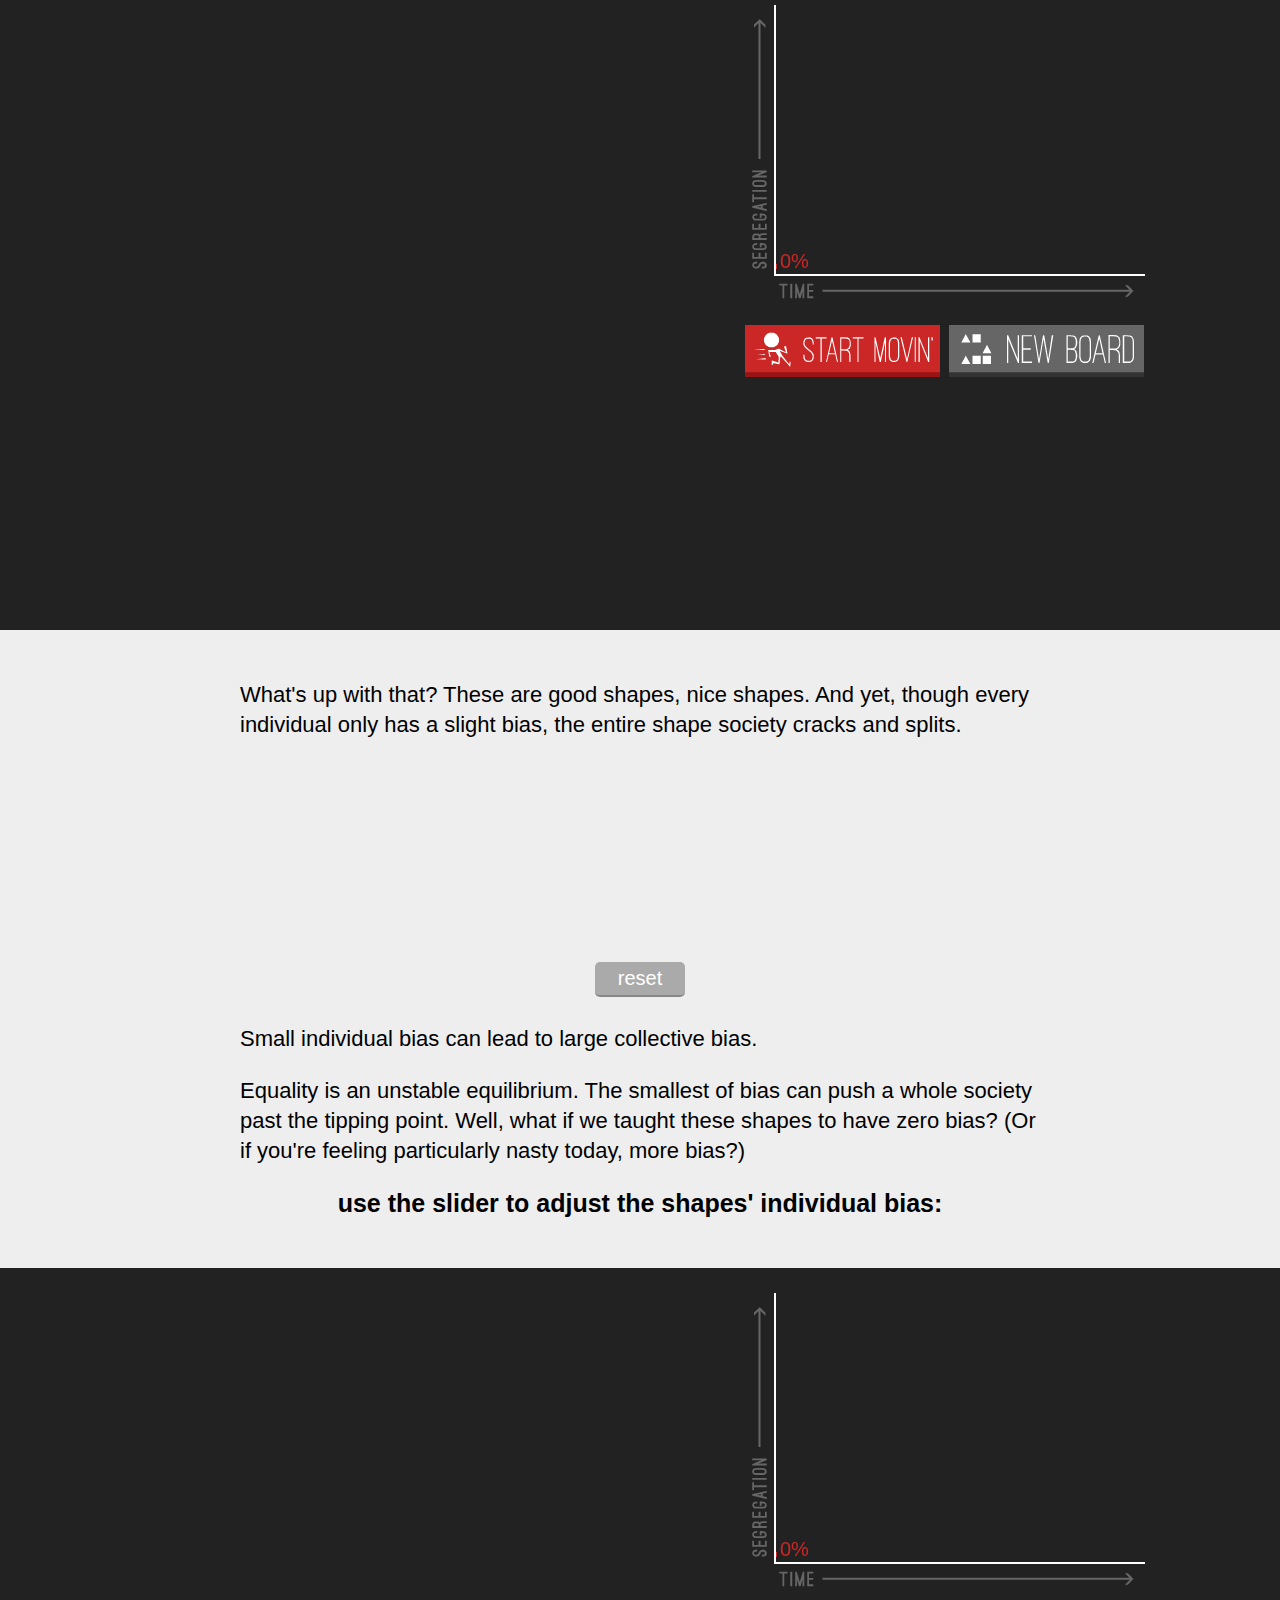
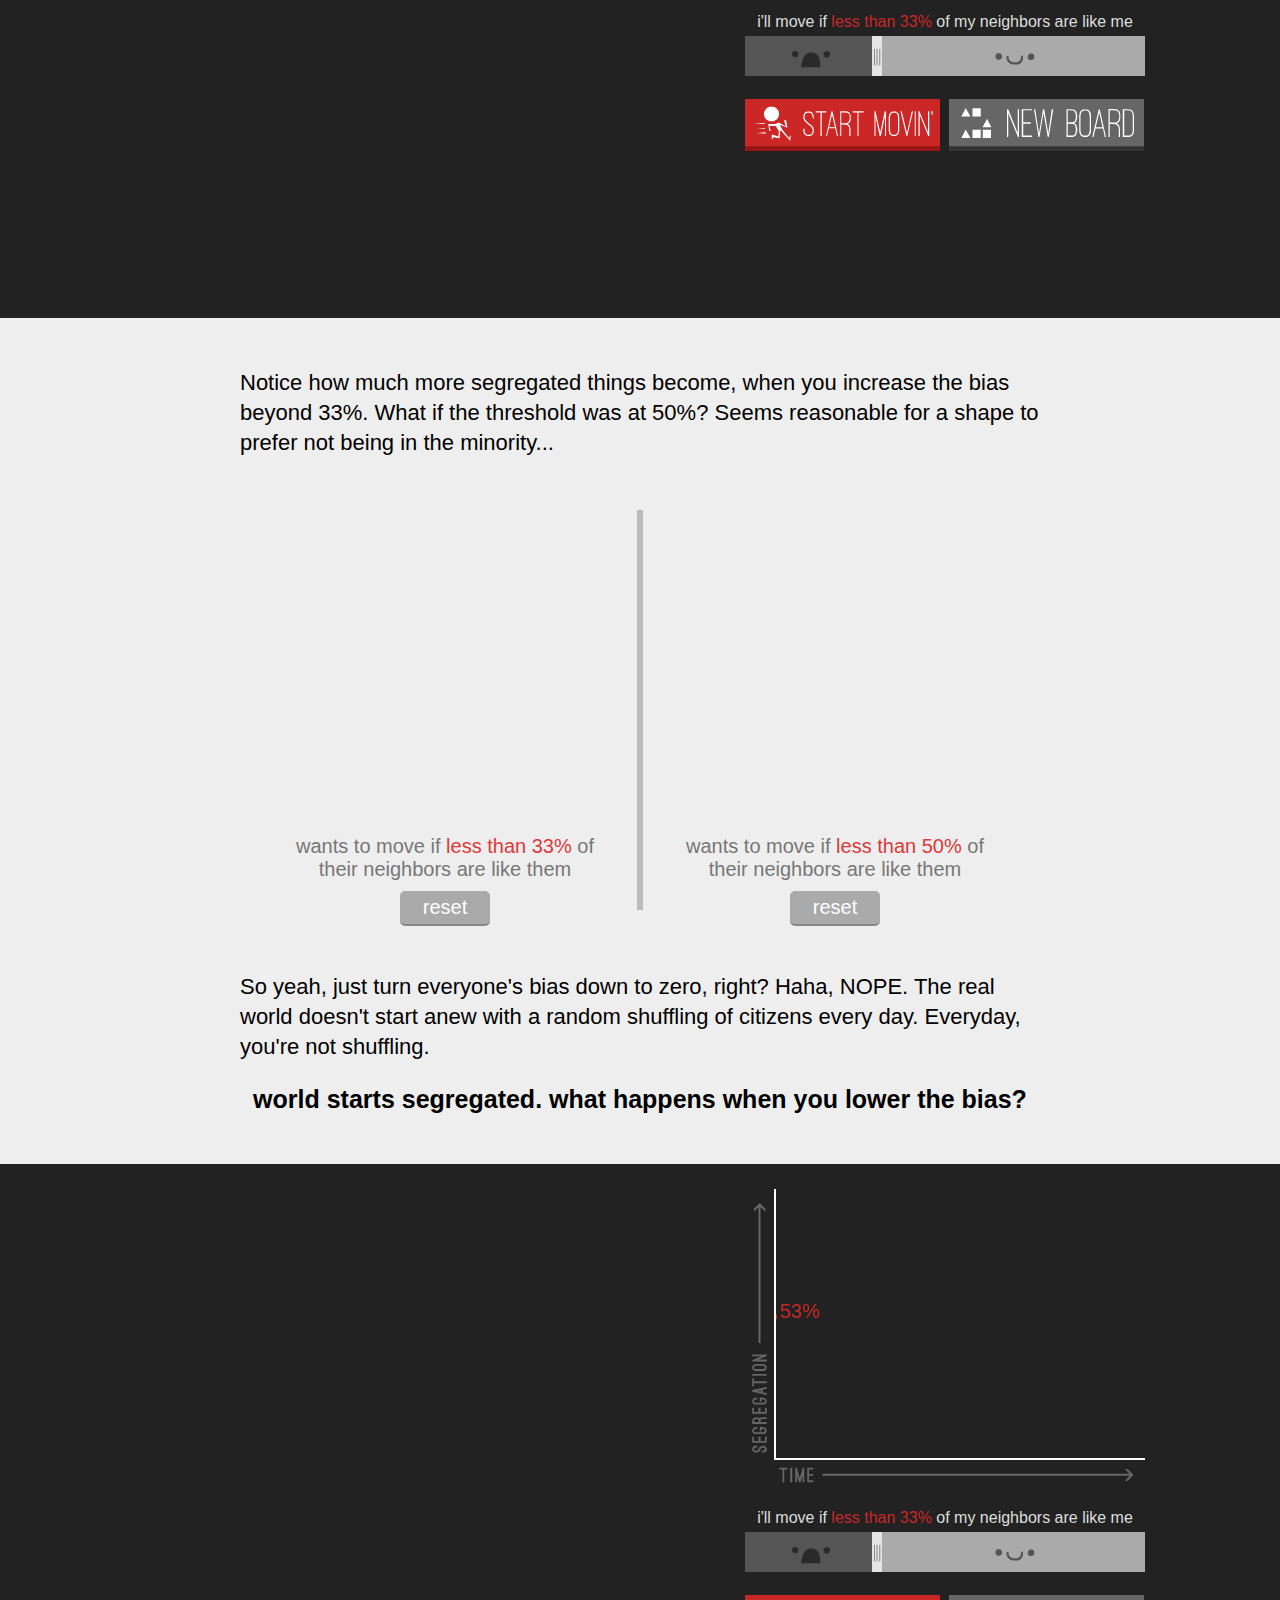
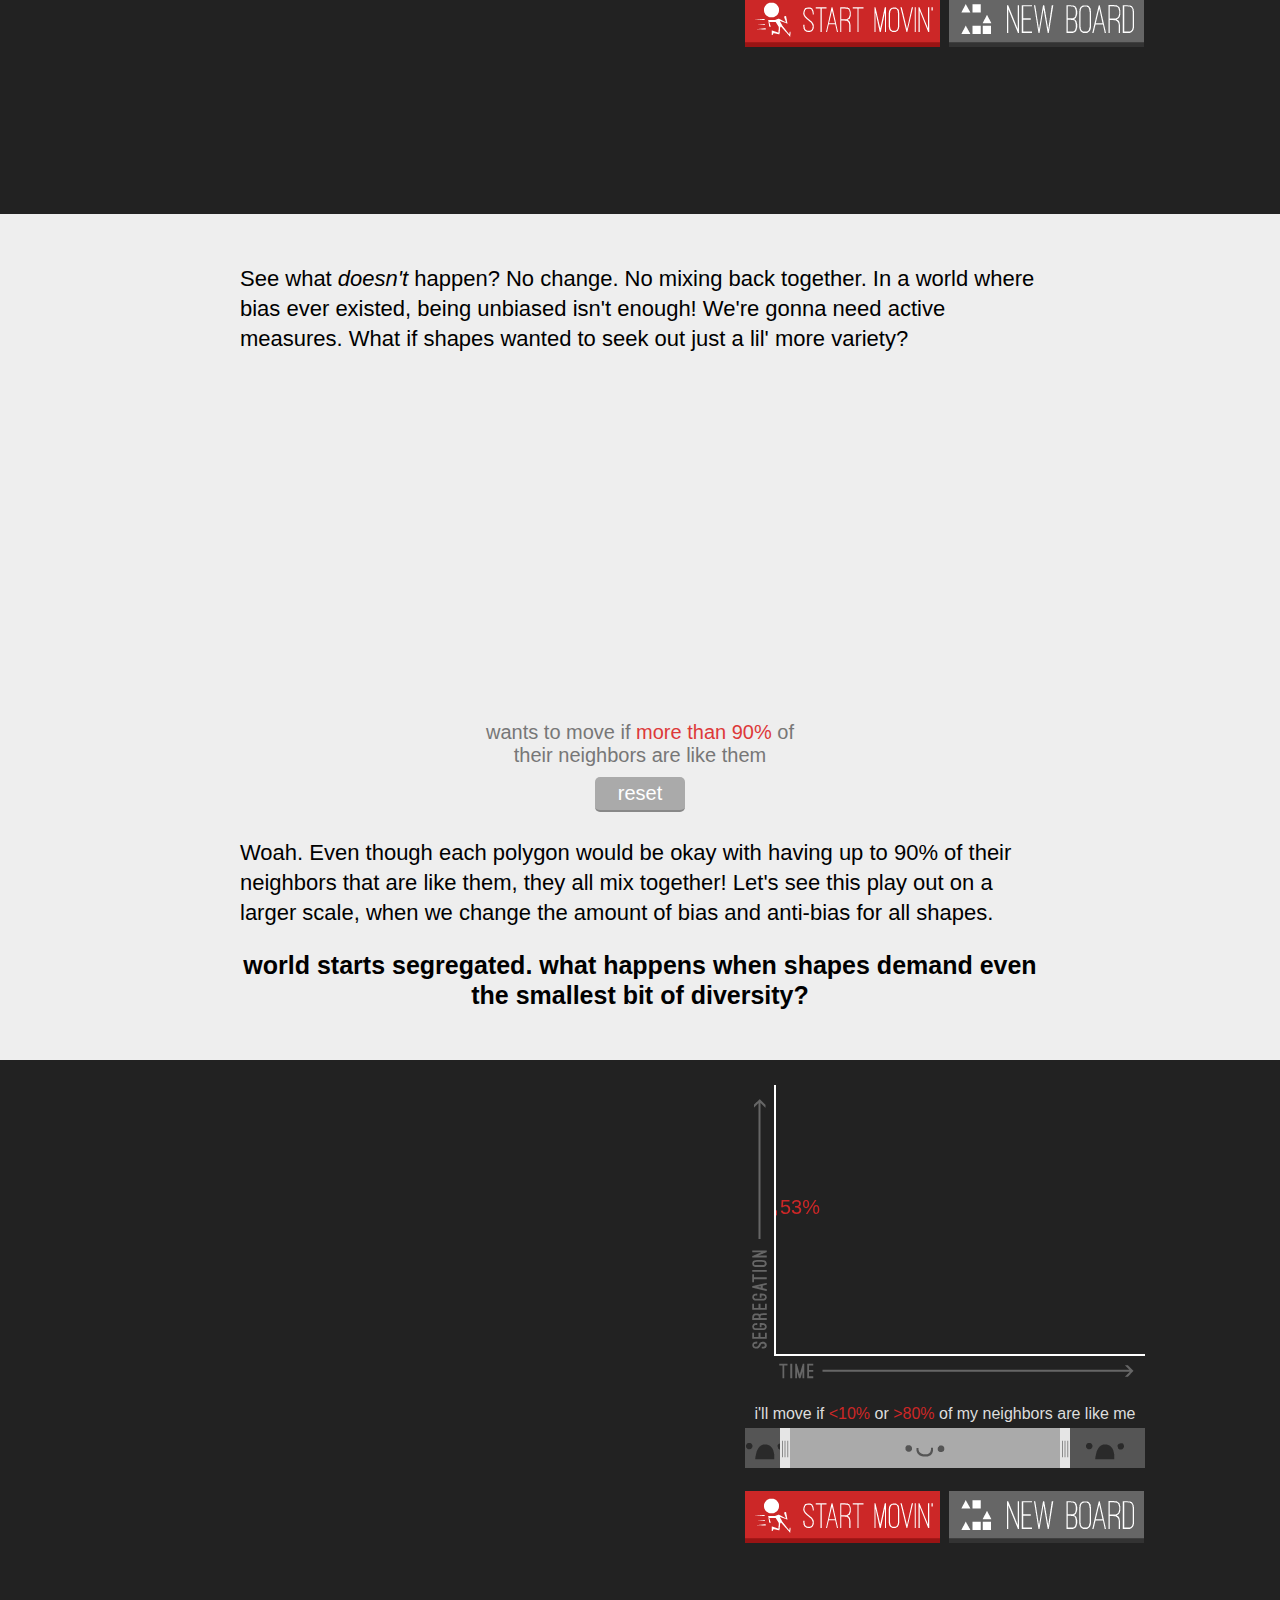
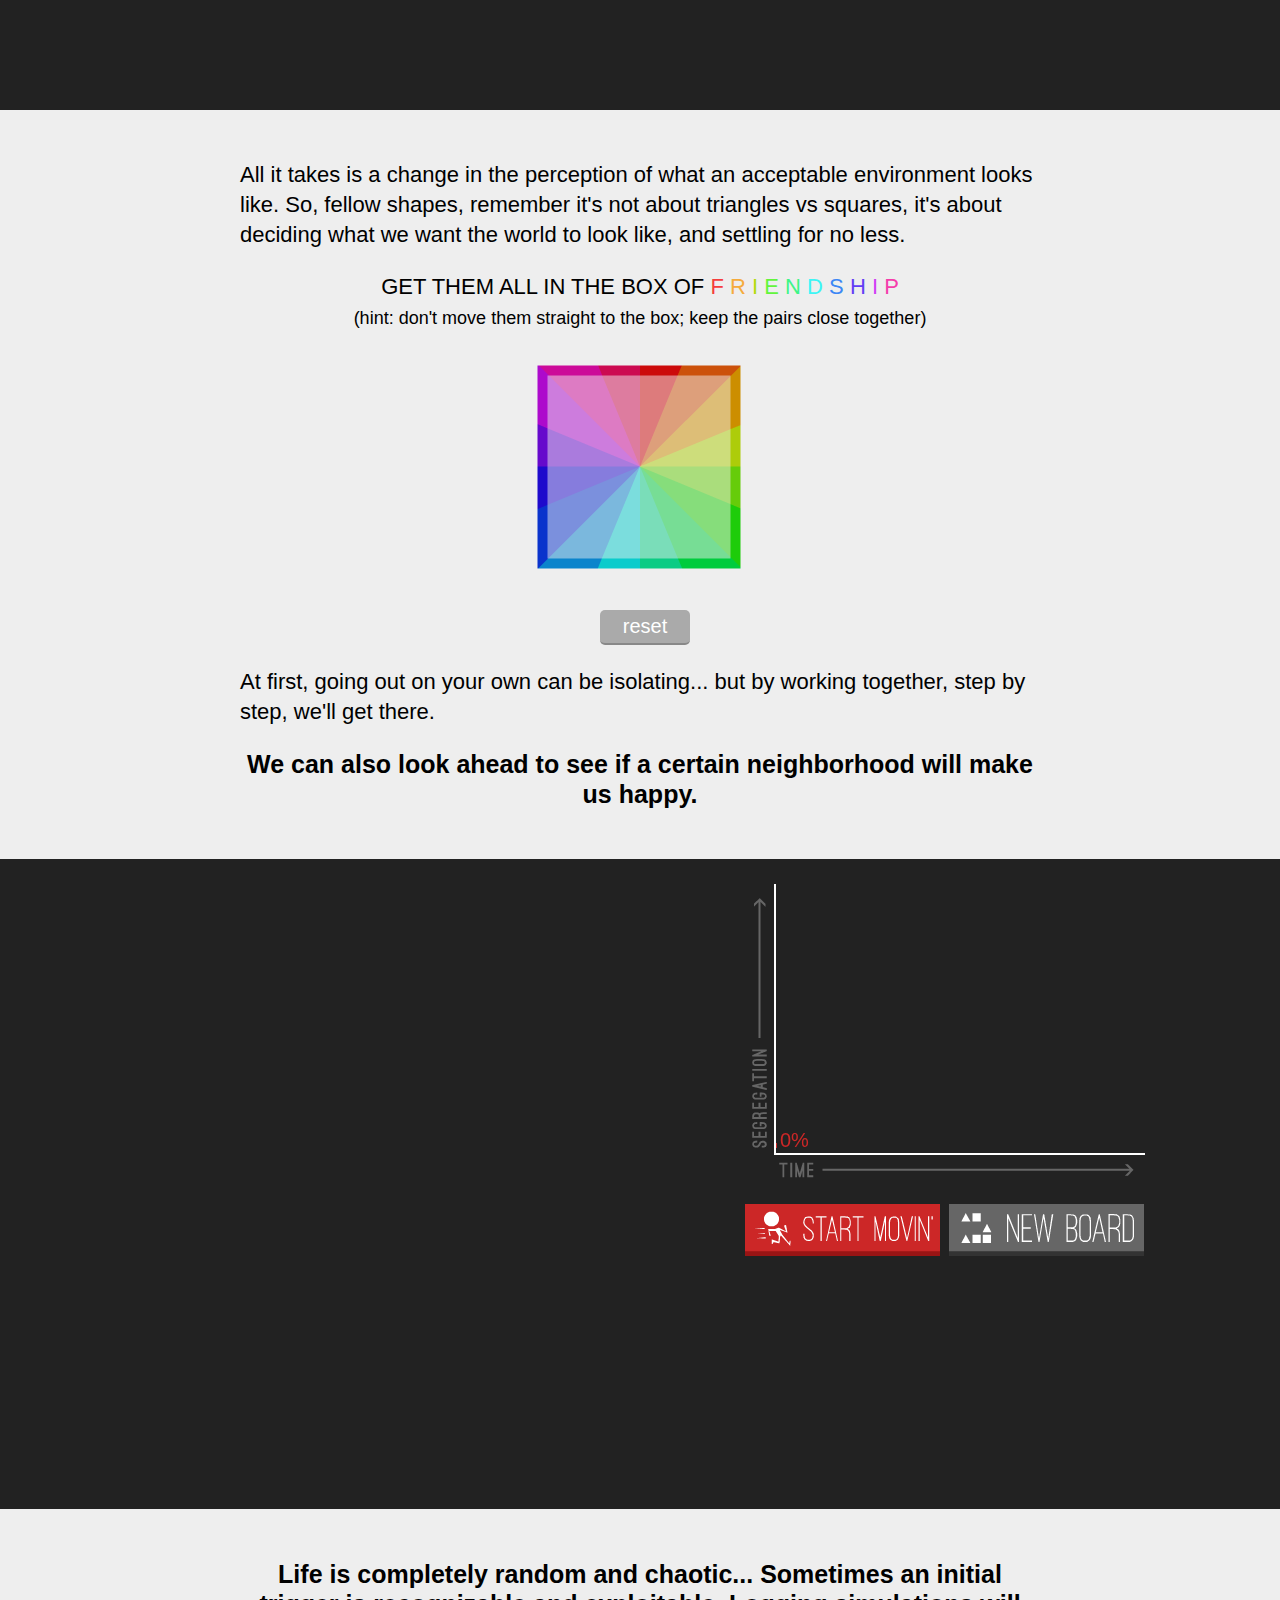
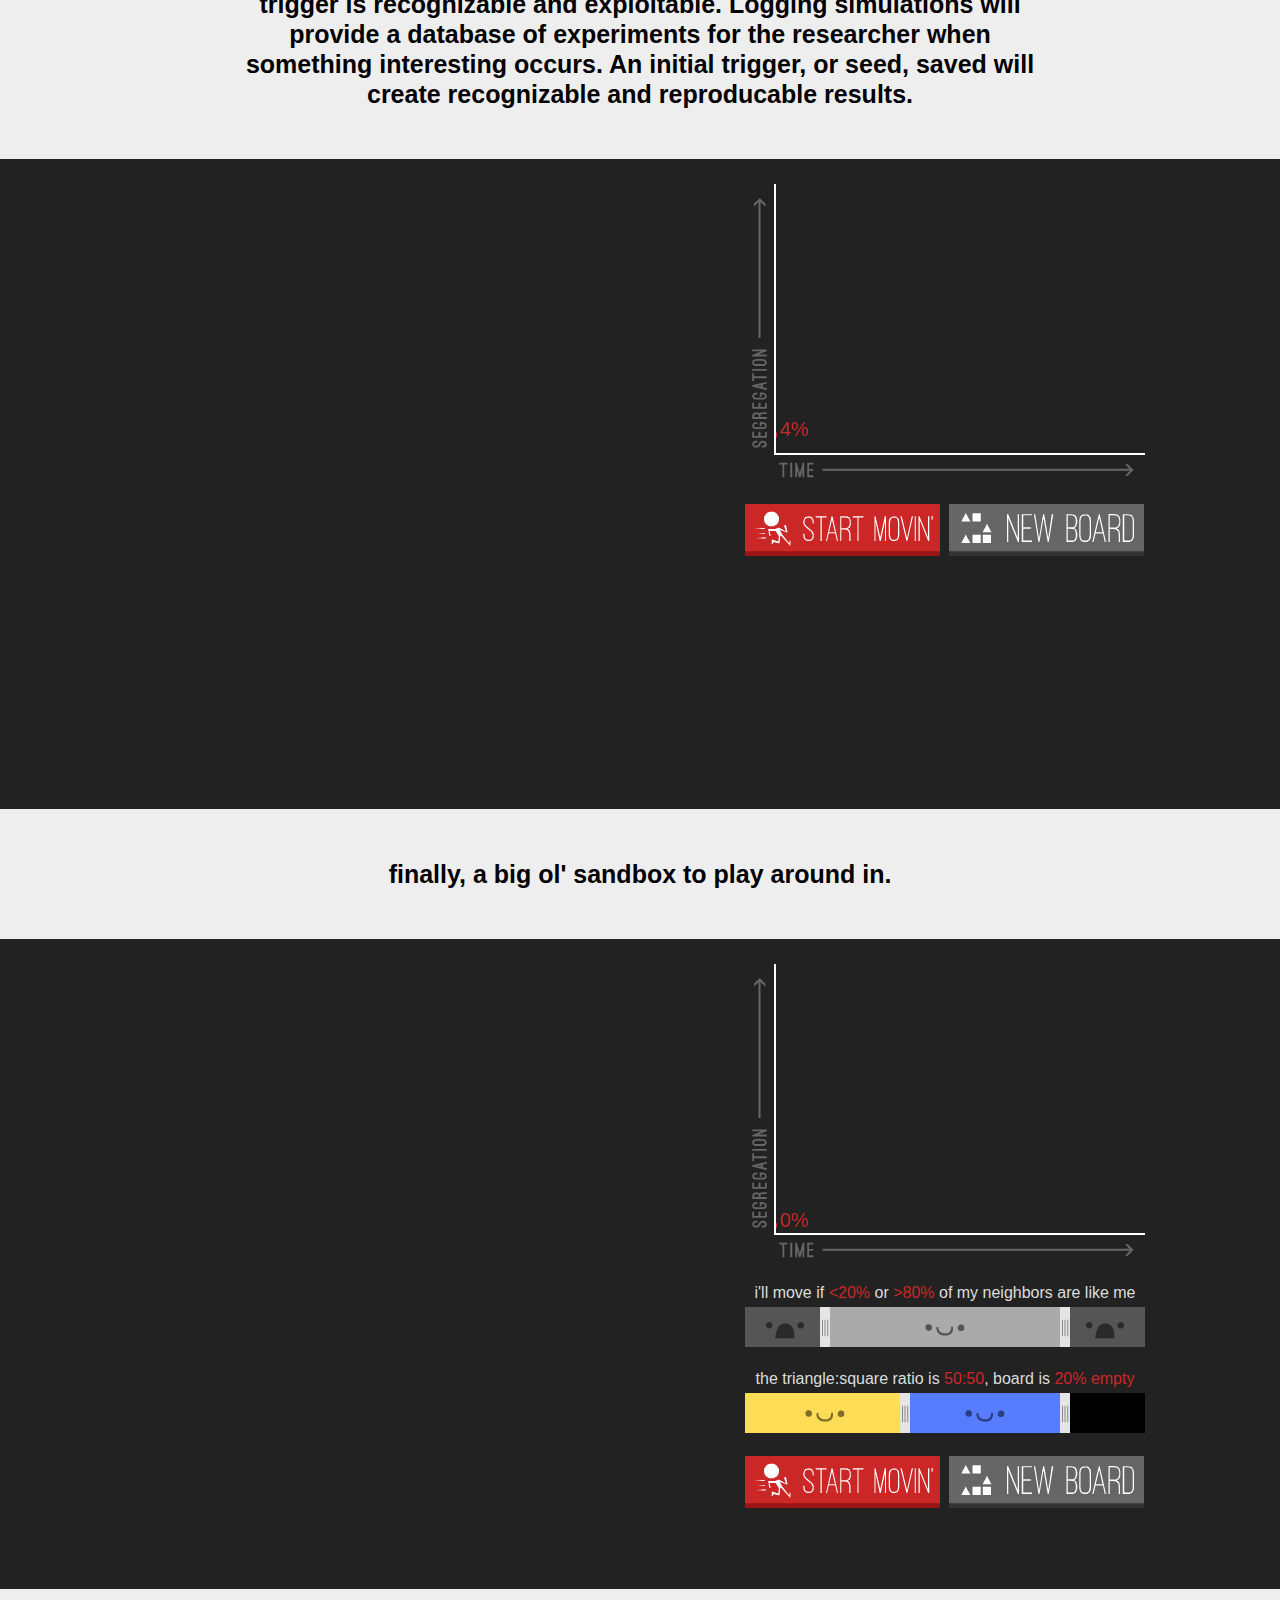
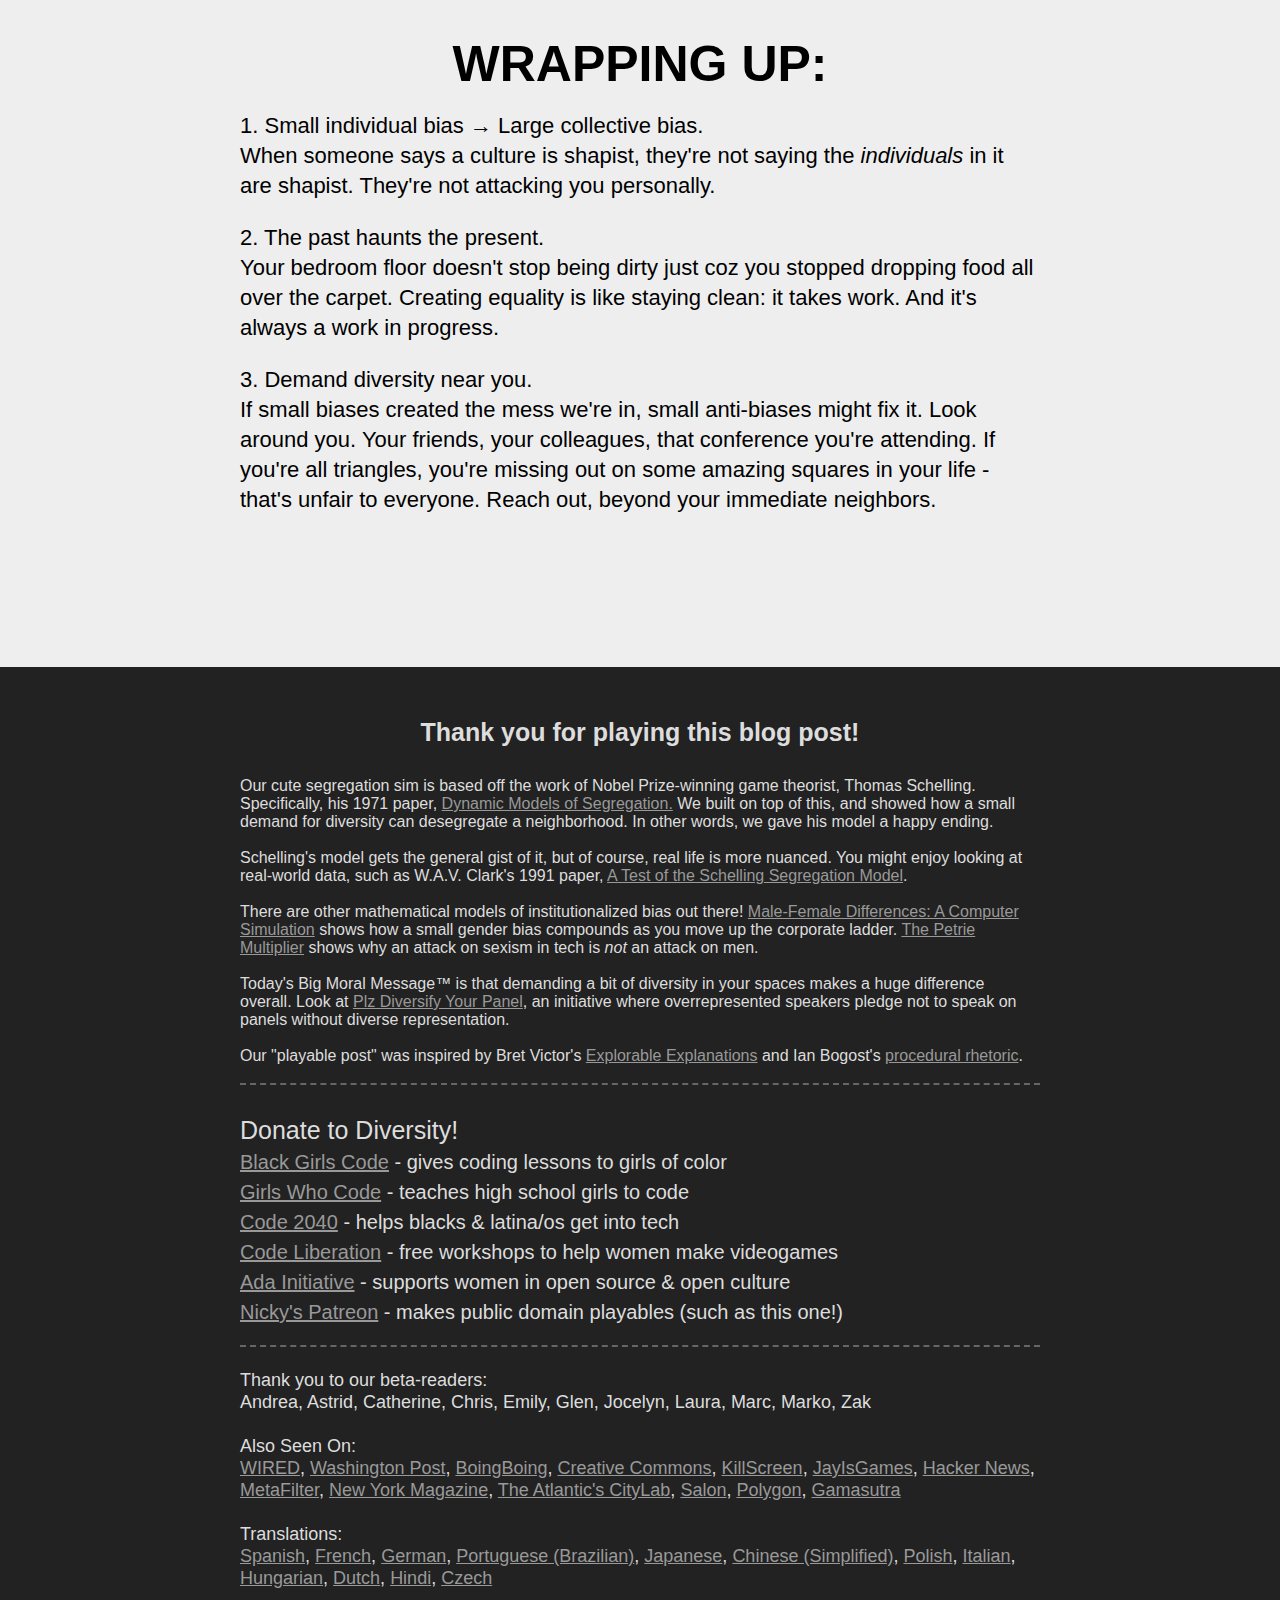
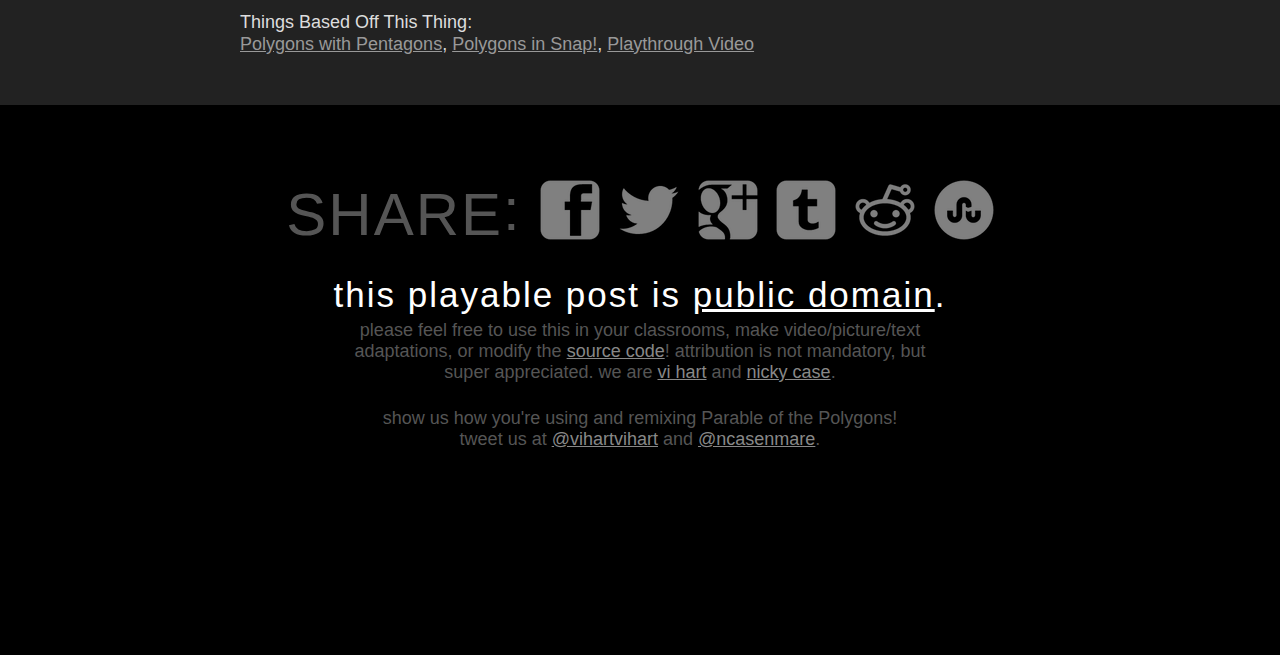
==== commit e2fa0e7b: "LOG-3 LOG-10 Implemented automatic_log.html and added the file to index.html.  An initial story was " ====
--- a/index.html
+++ b/index.html
@@ -253,6 +253,23 @@
     <div class="playable">
         <iframe playable src="play/automatic/automatic_informed.html" style="position:relative;left:10px" width="1050" height="600"></iframe>
     </div>
+    
+     <!-- CHAPTER -->
+    <div class="chapter">
+        <div class ="instruction">
+			Life is completely random and chaotic...  
+            Sometimes an initial trigger is recognizable and exploitable.
+            Logging simulations will provide a database of experiments 
+            for the researcher when something <b>interesting</b> occurs.
+            An initial trigger, or seed, saved will create recognizable
+            and reproducable results.
+		</div>
+    </div>
+    
+    <!-- PLAYABLE - LOG -->
+    <div class="playable">
+        <iframe playable src="play/automatic/automatic_log.html" style="position:relative;left:10px" width="1050" height="600"></iframe>
+    </div>
 
     <!-- CHAPTER -->
     <div class="chapter">
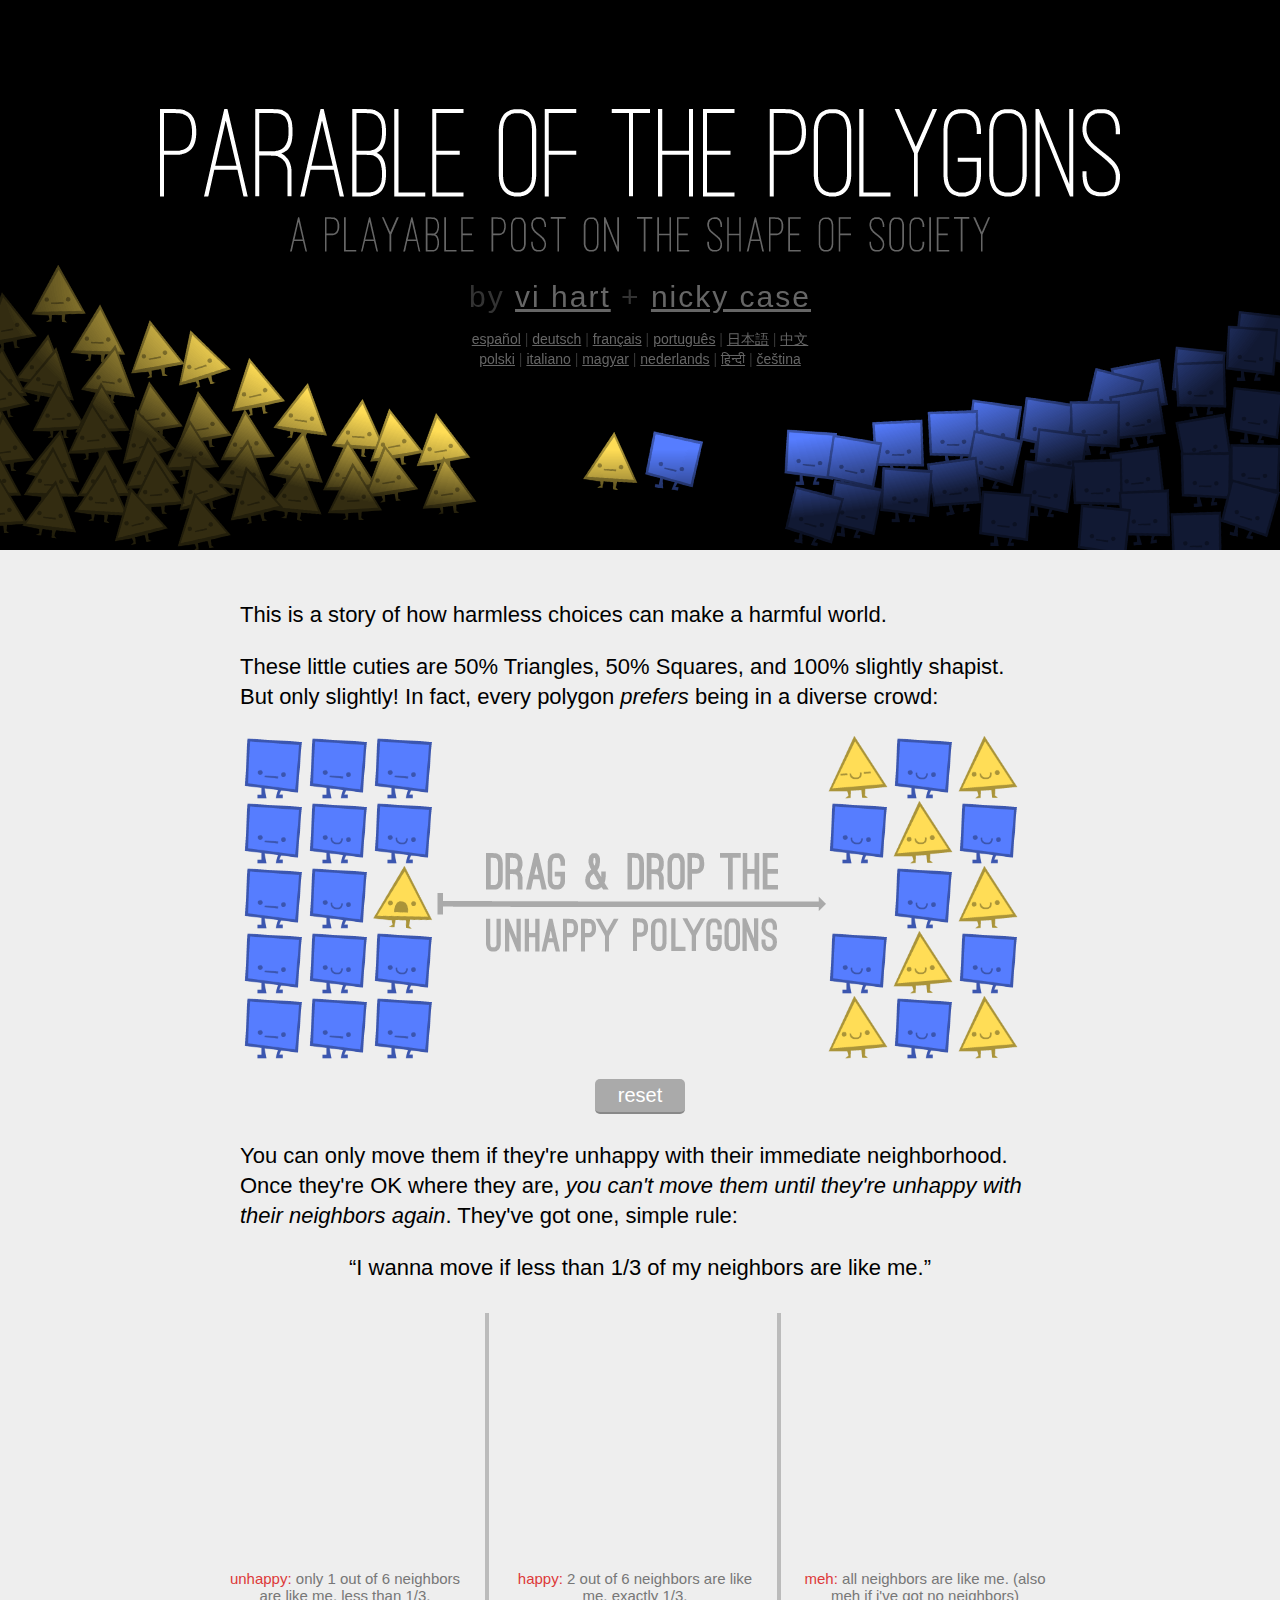
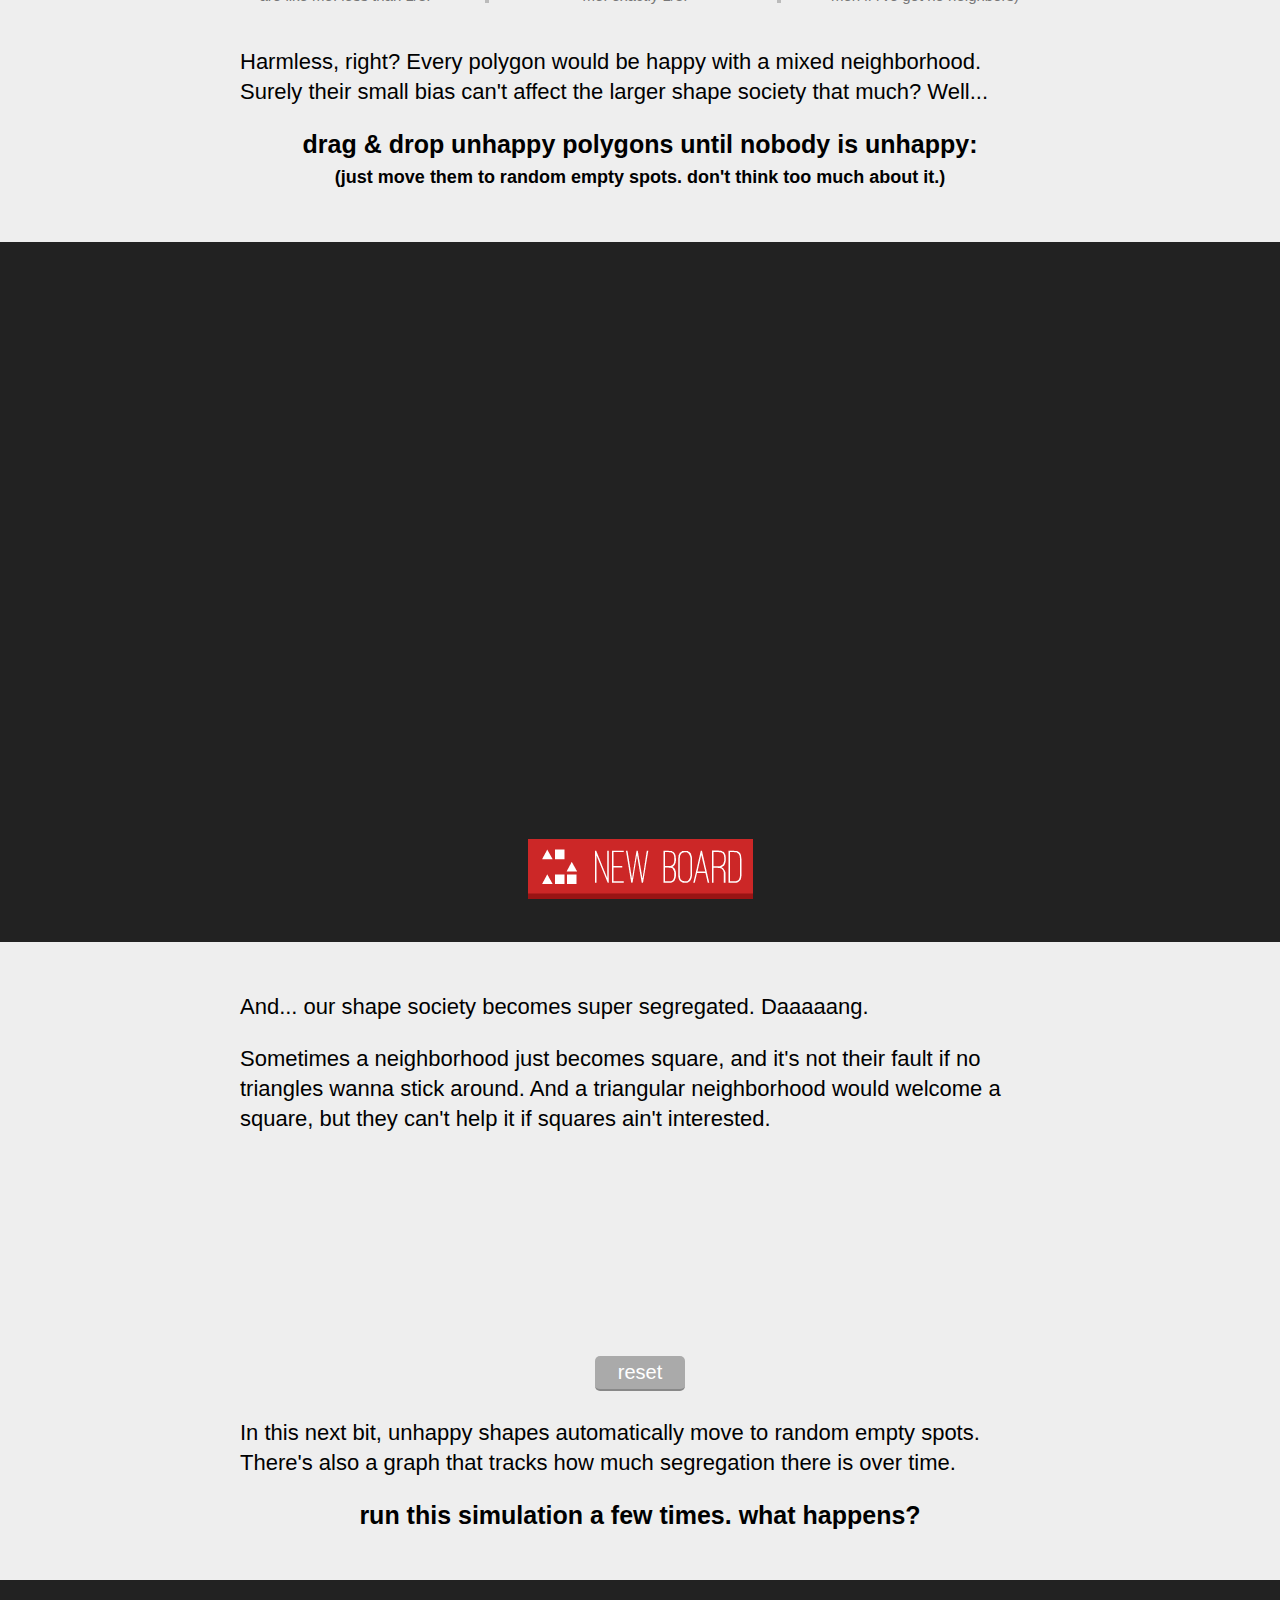
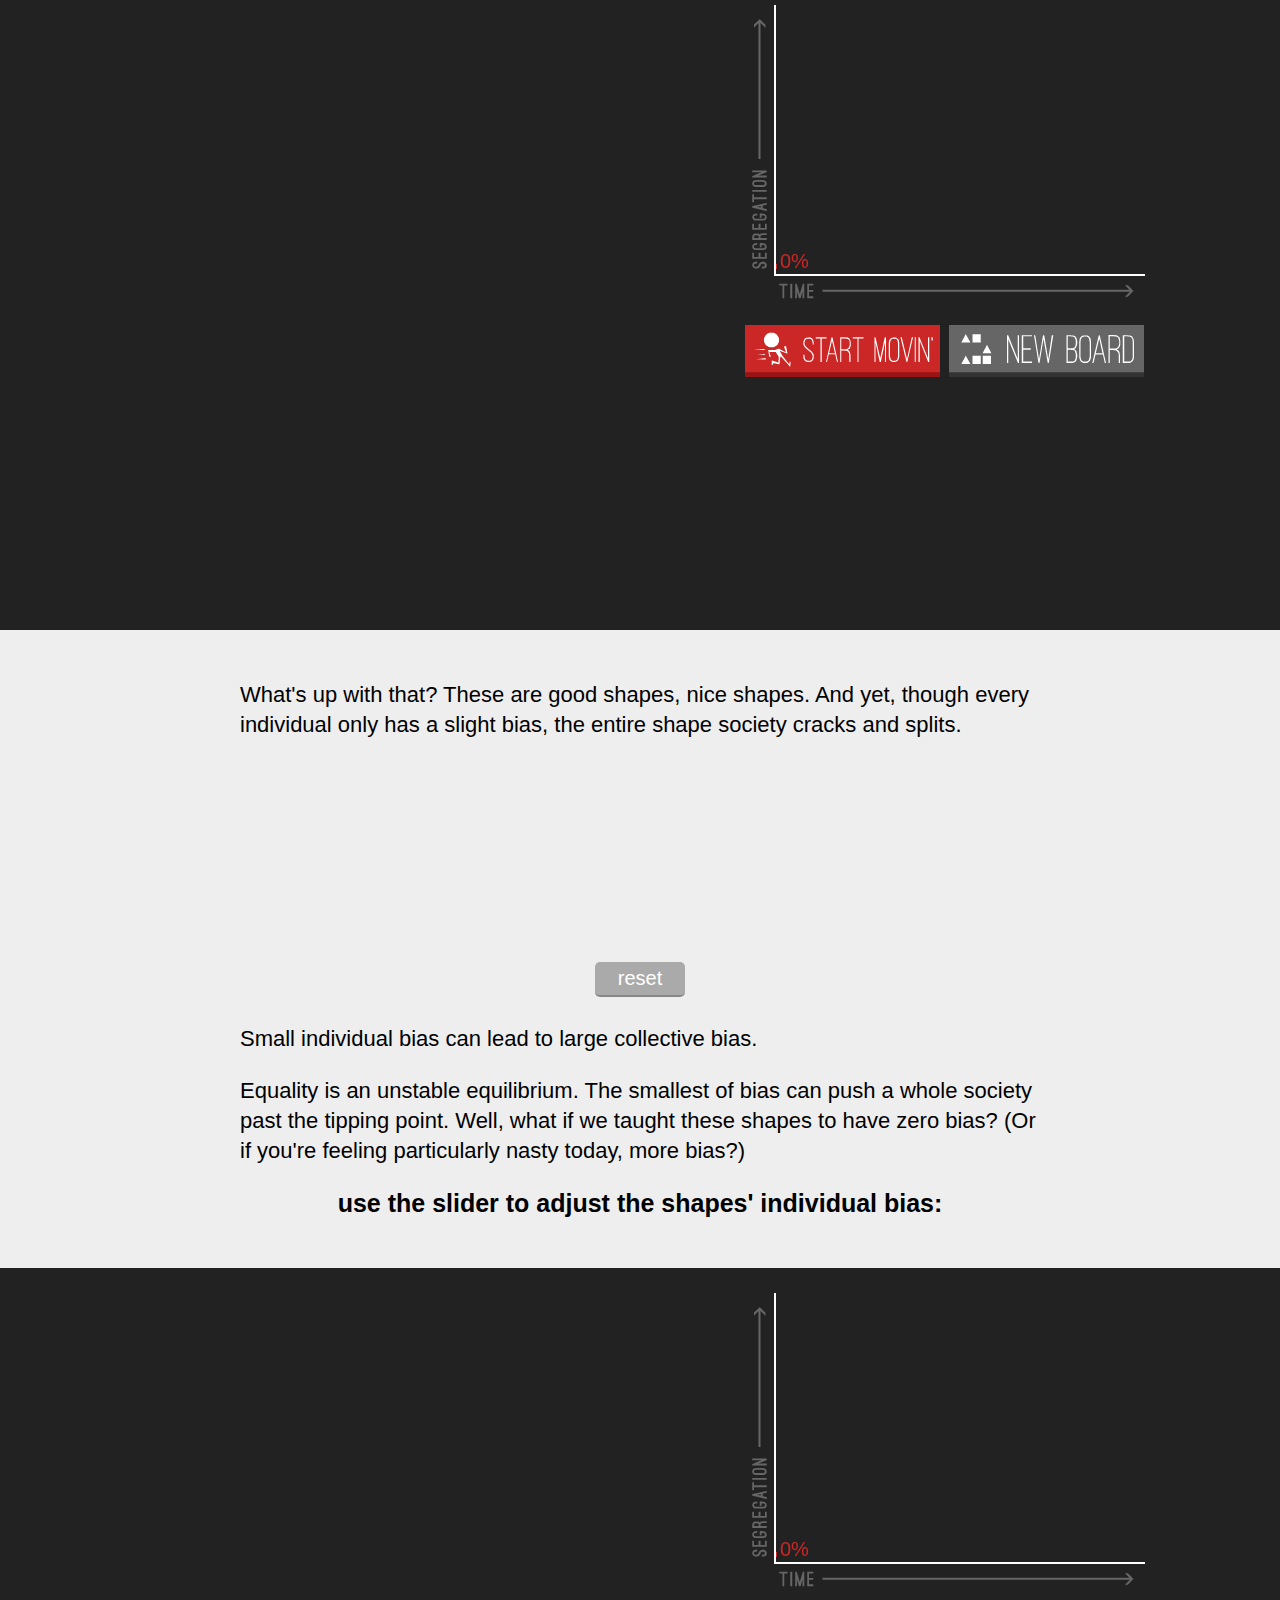
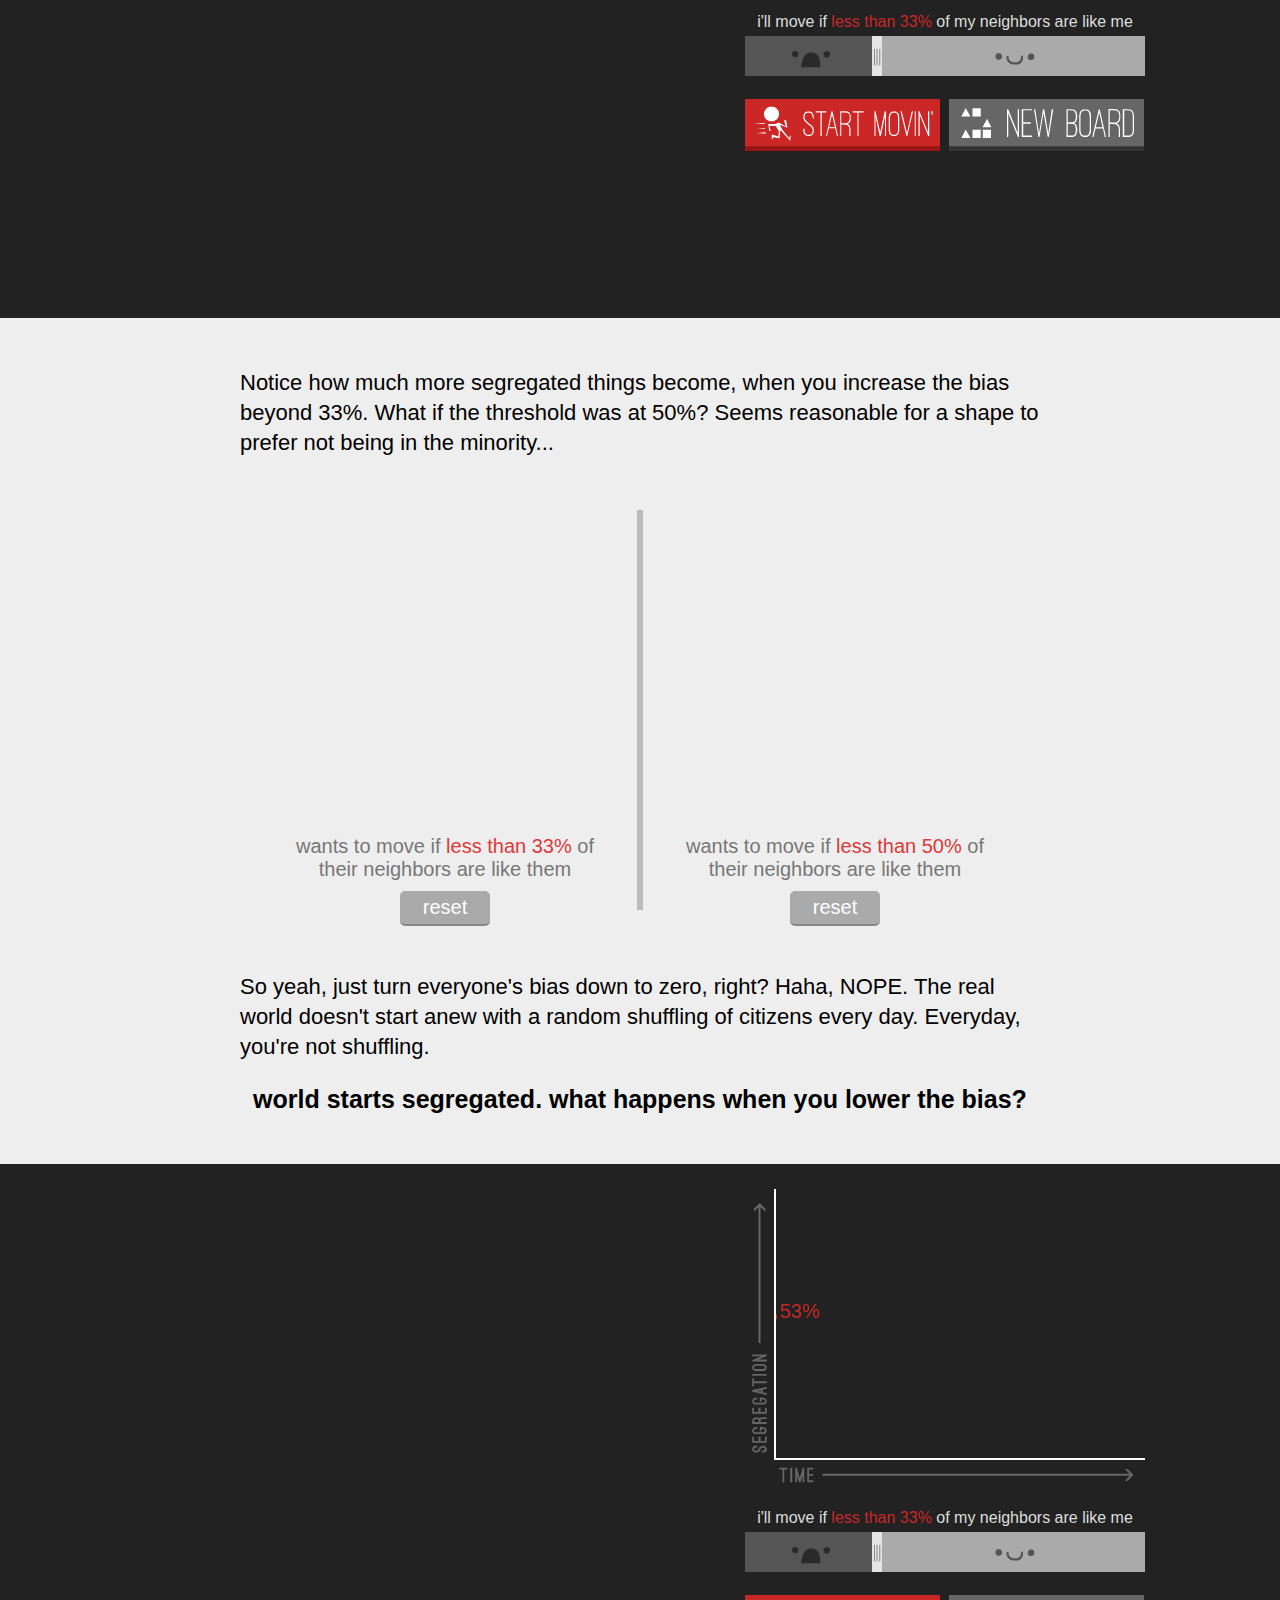
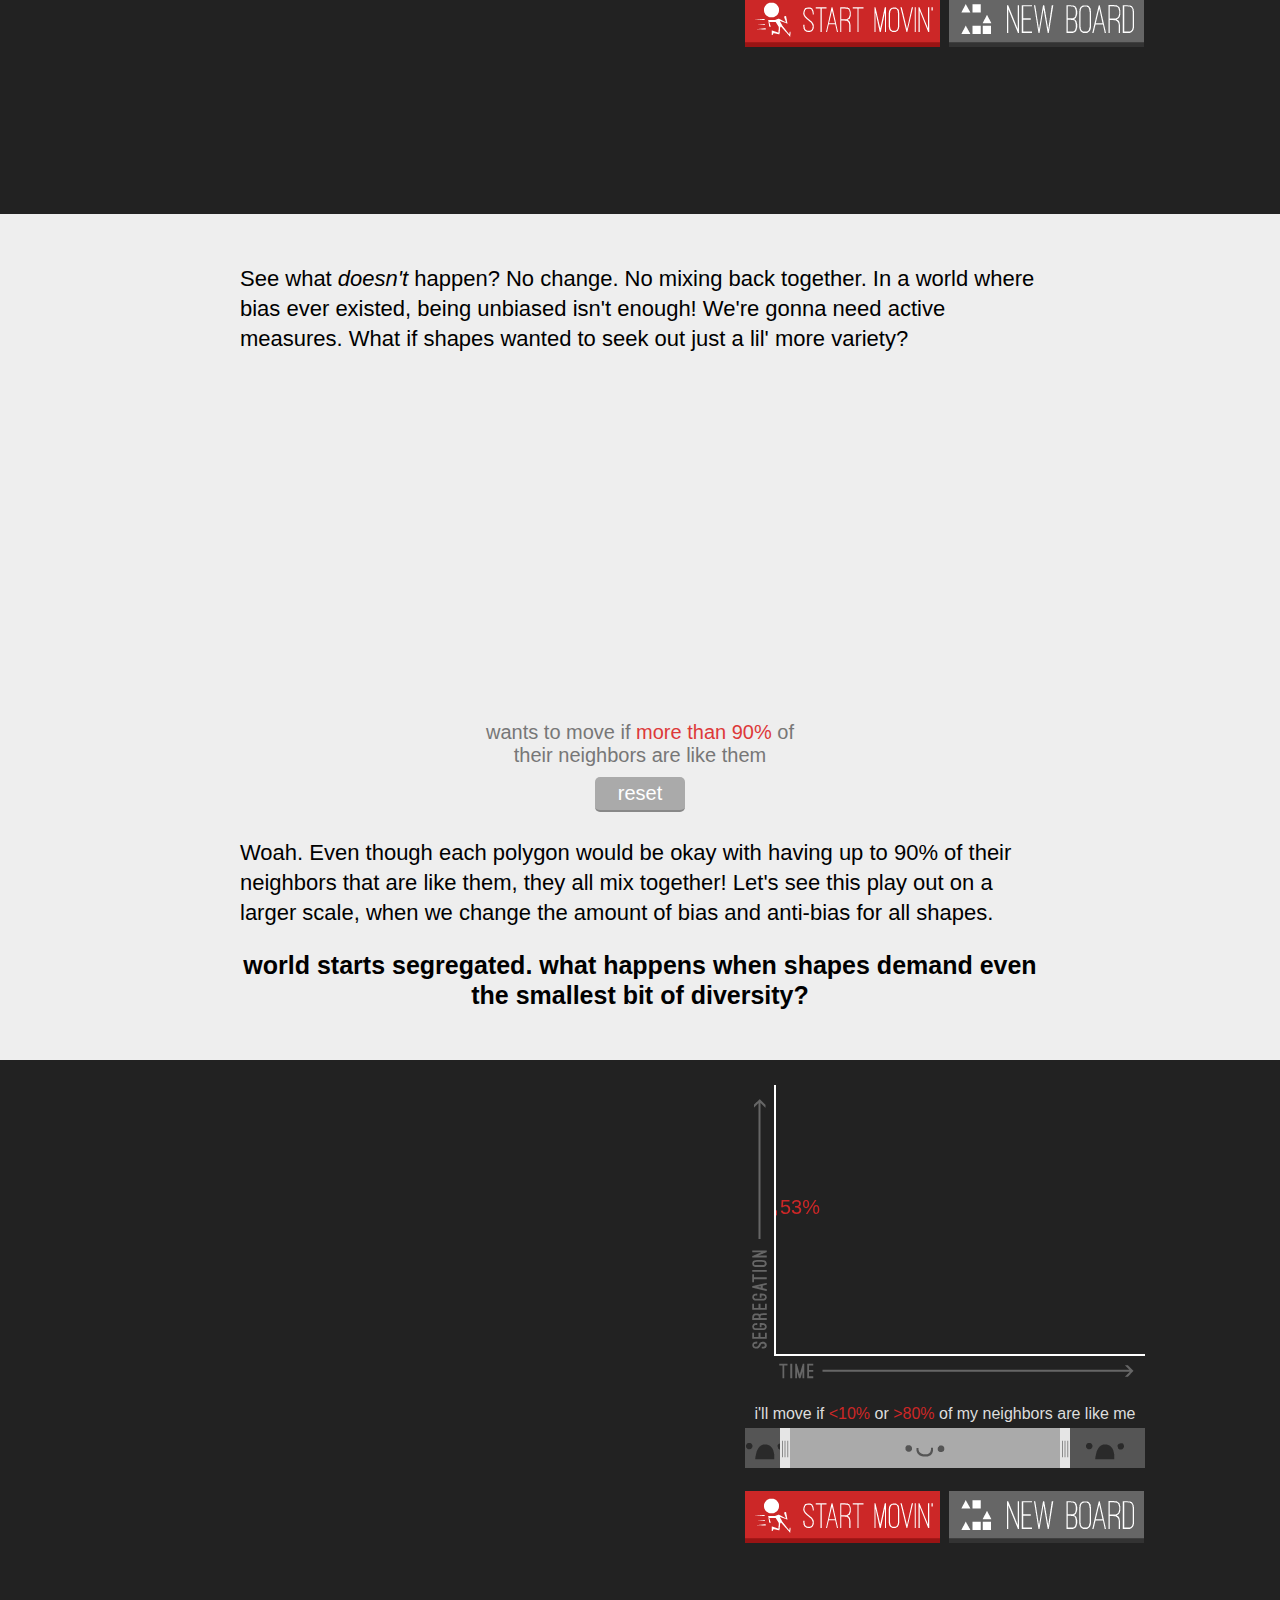
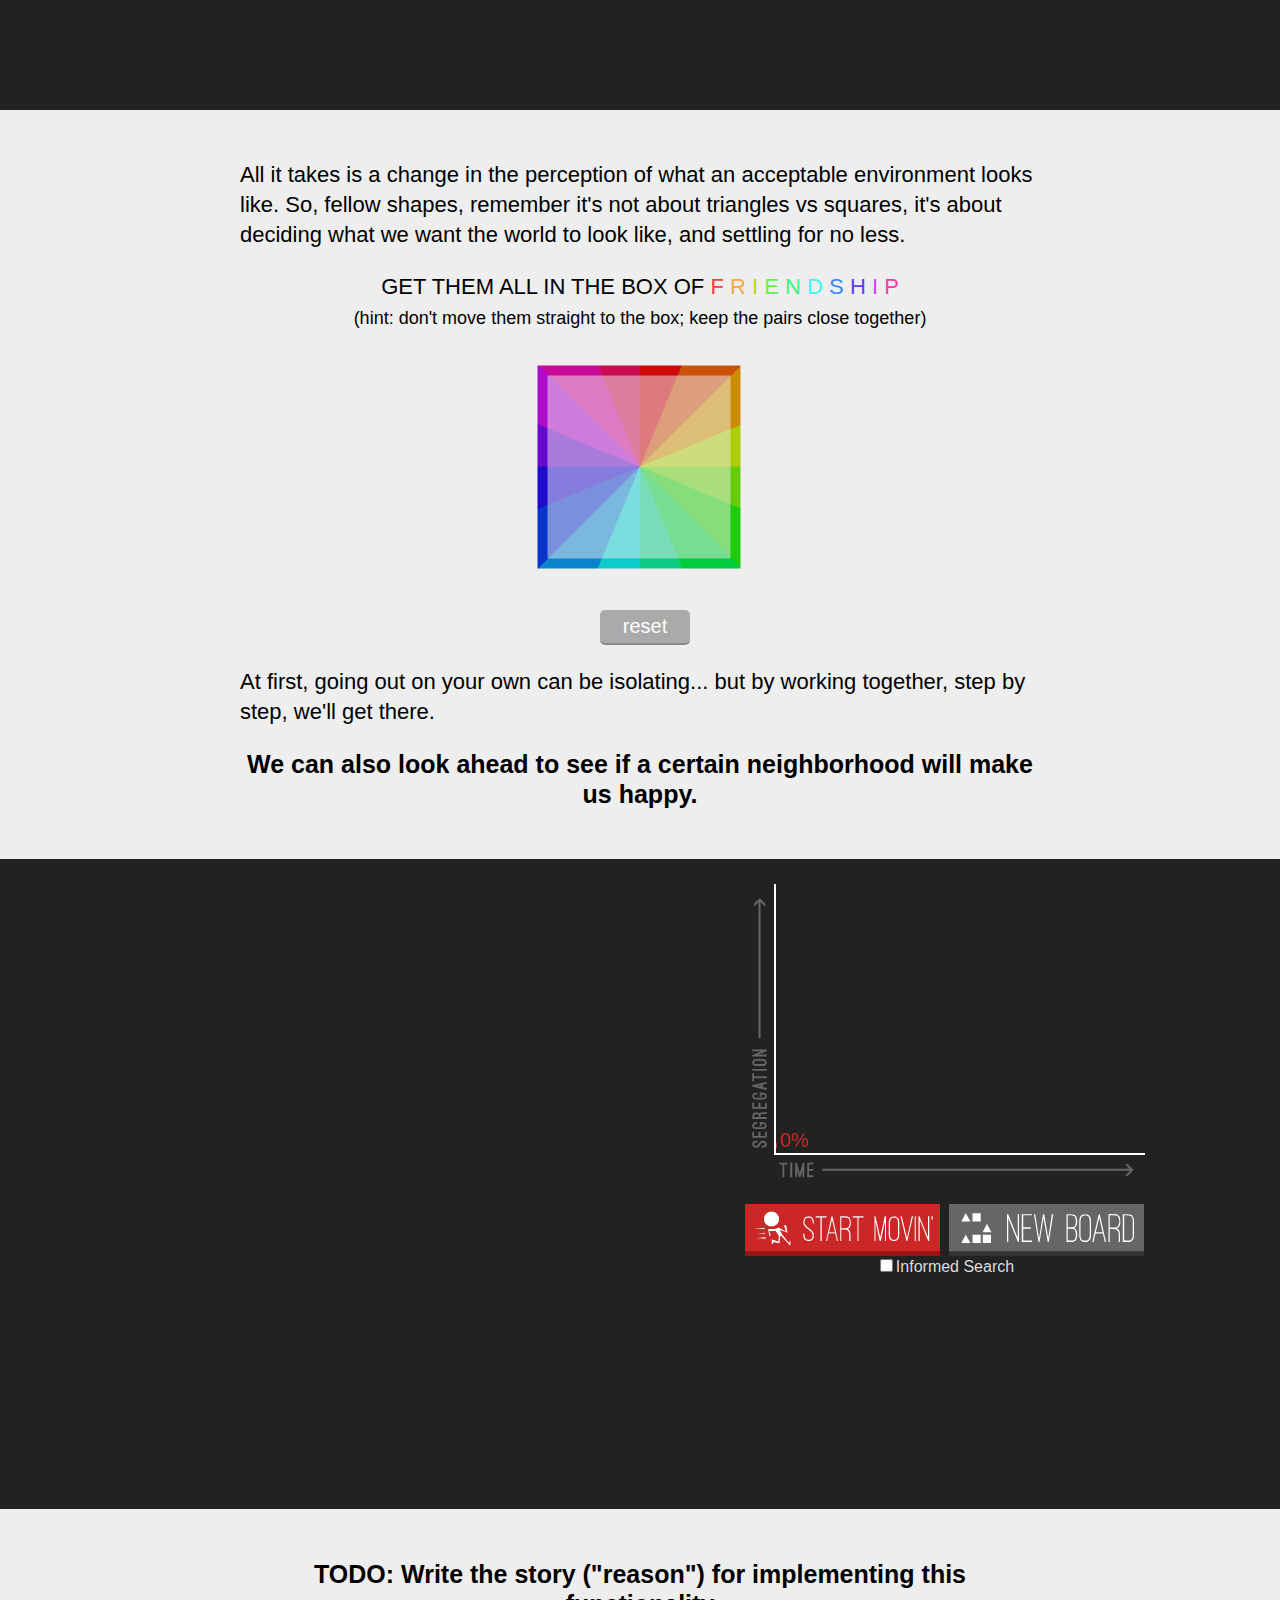
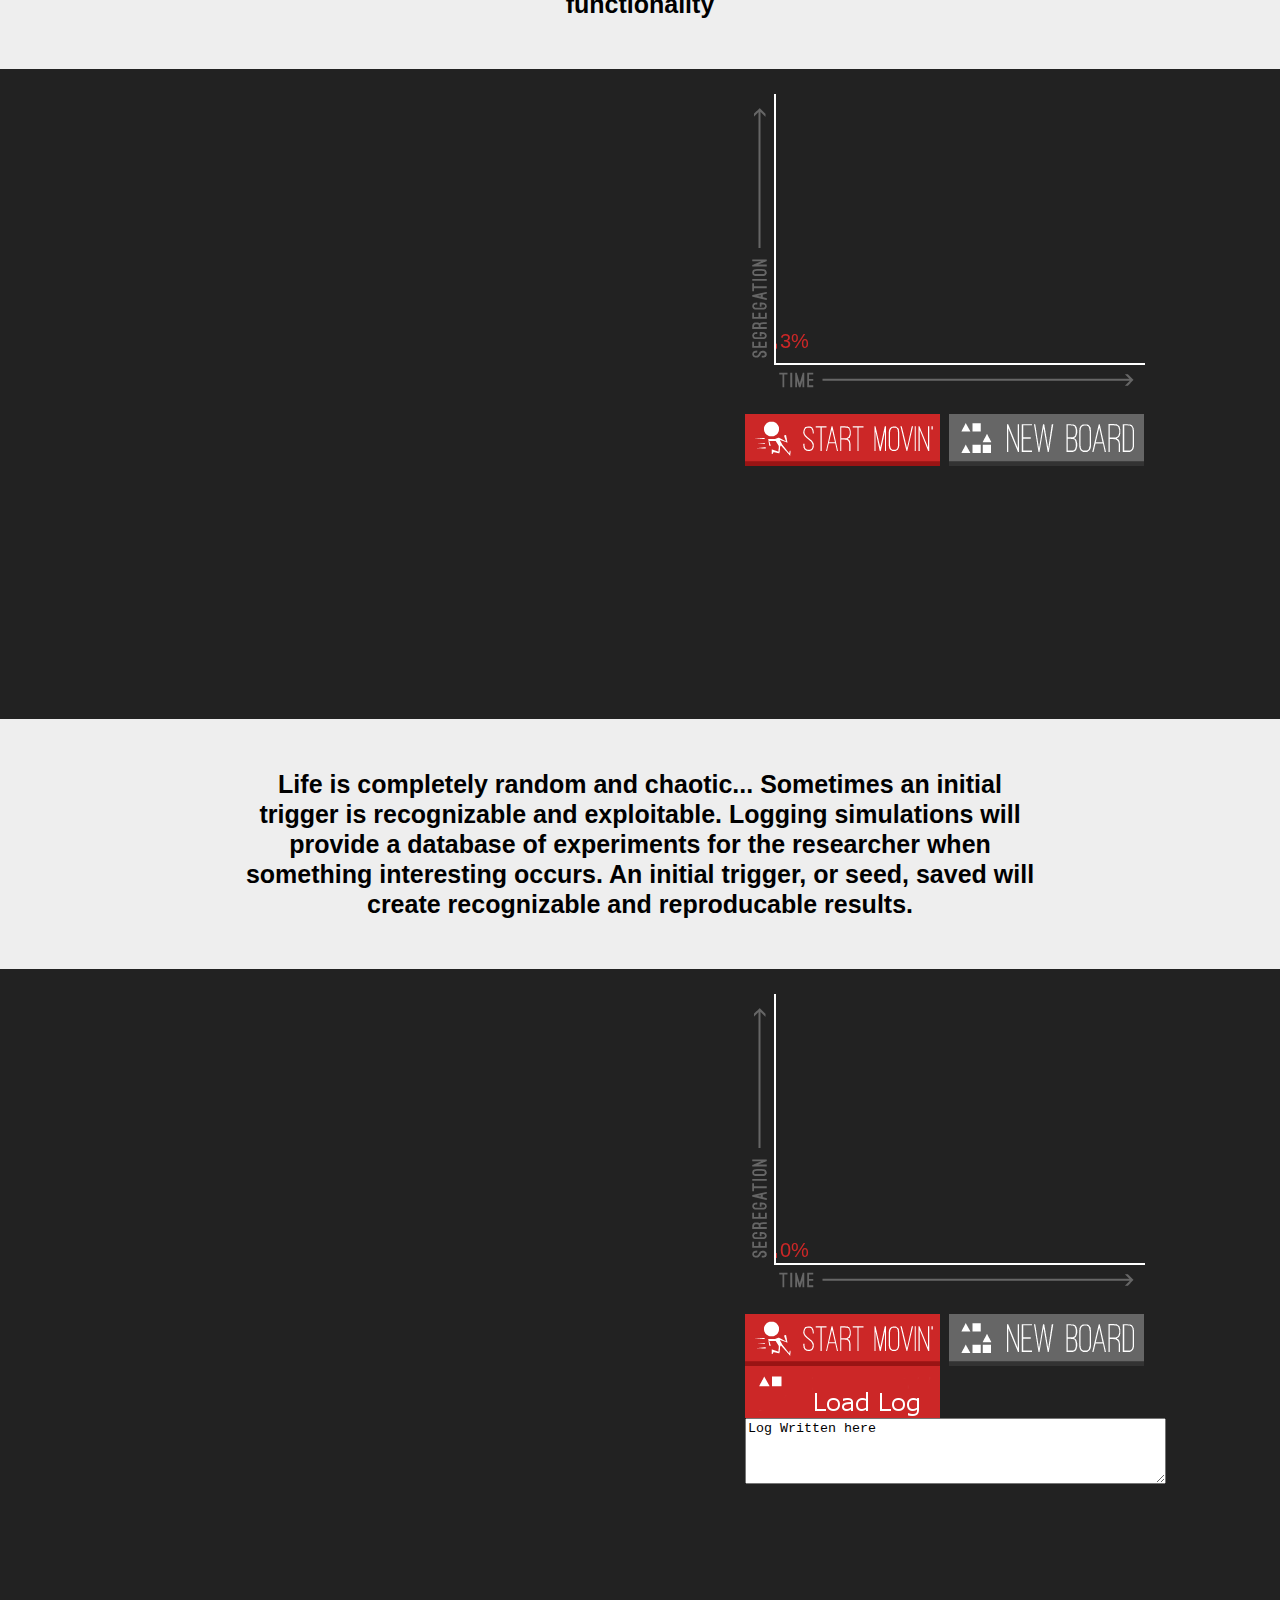
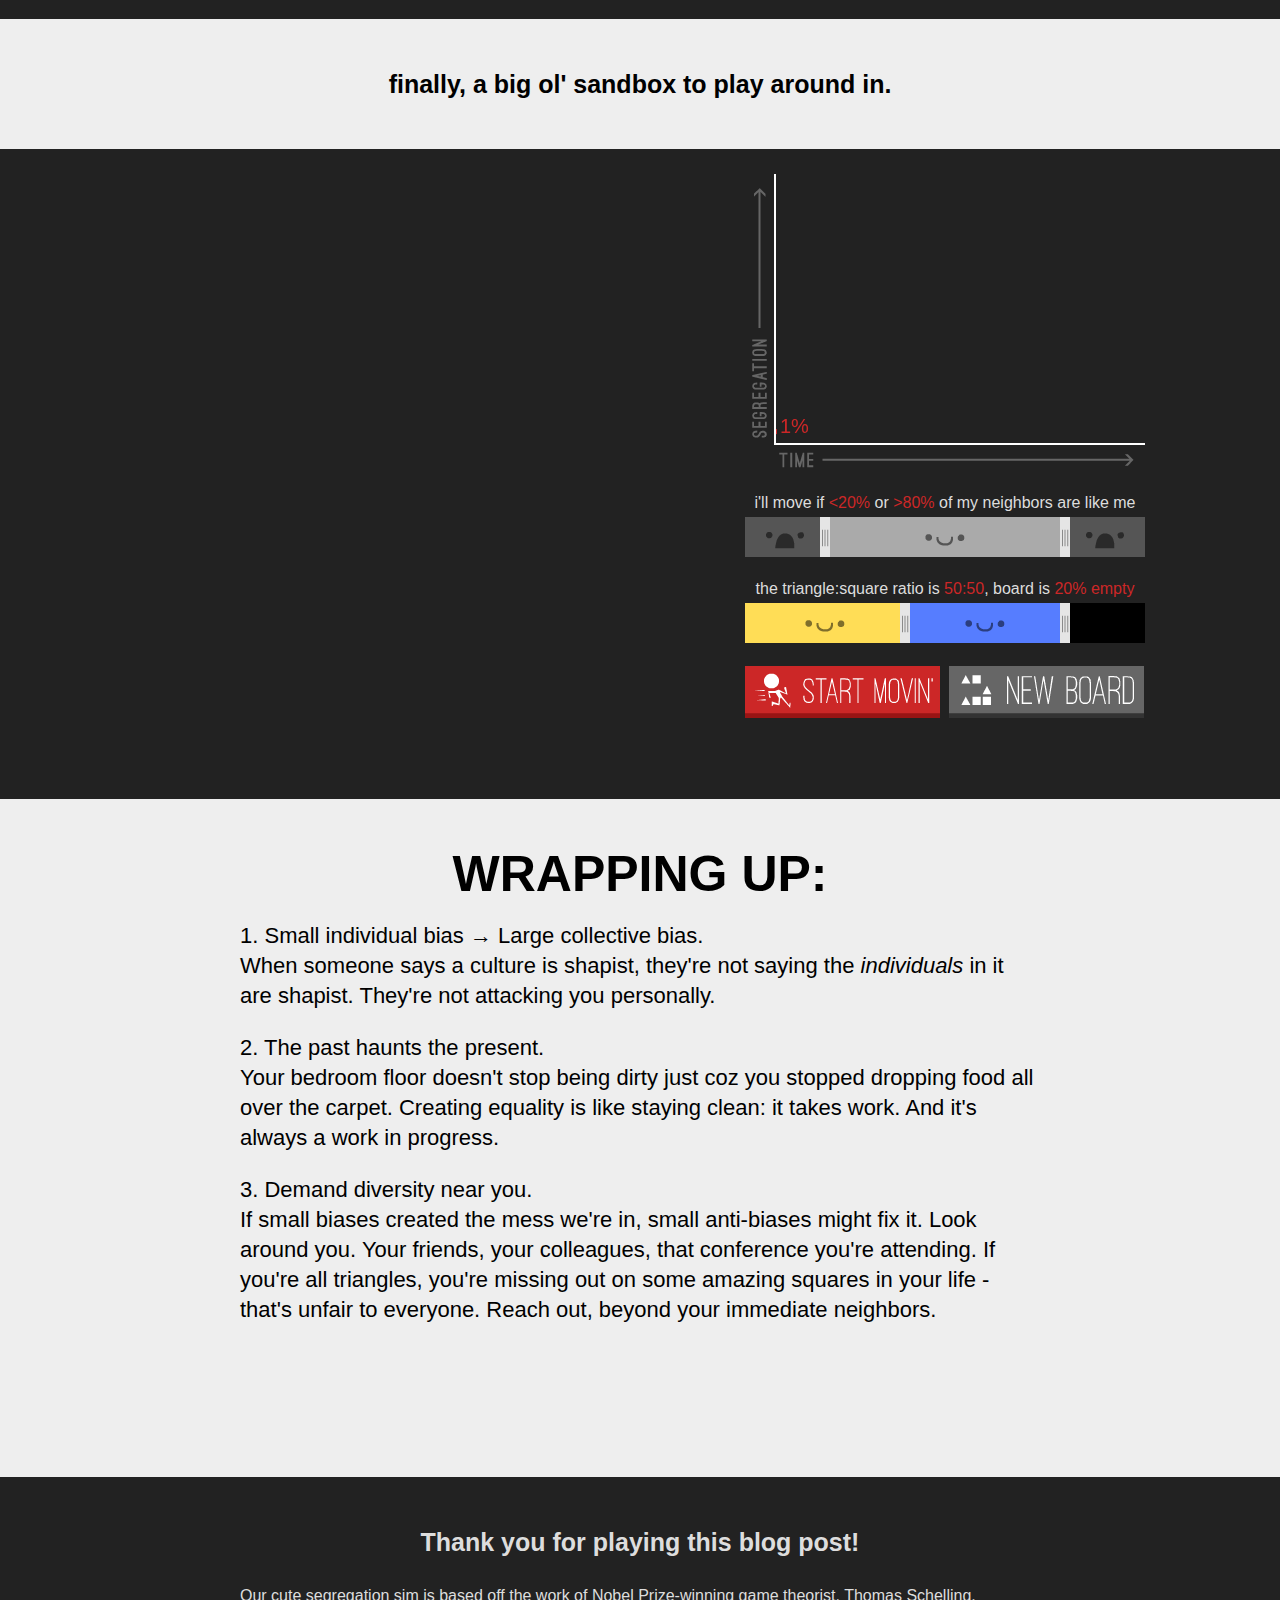
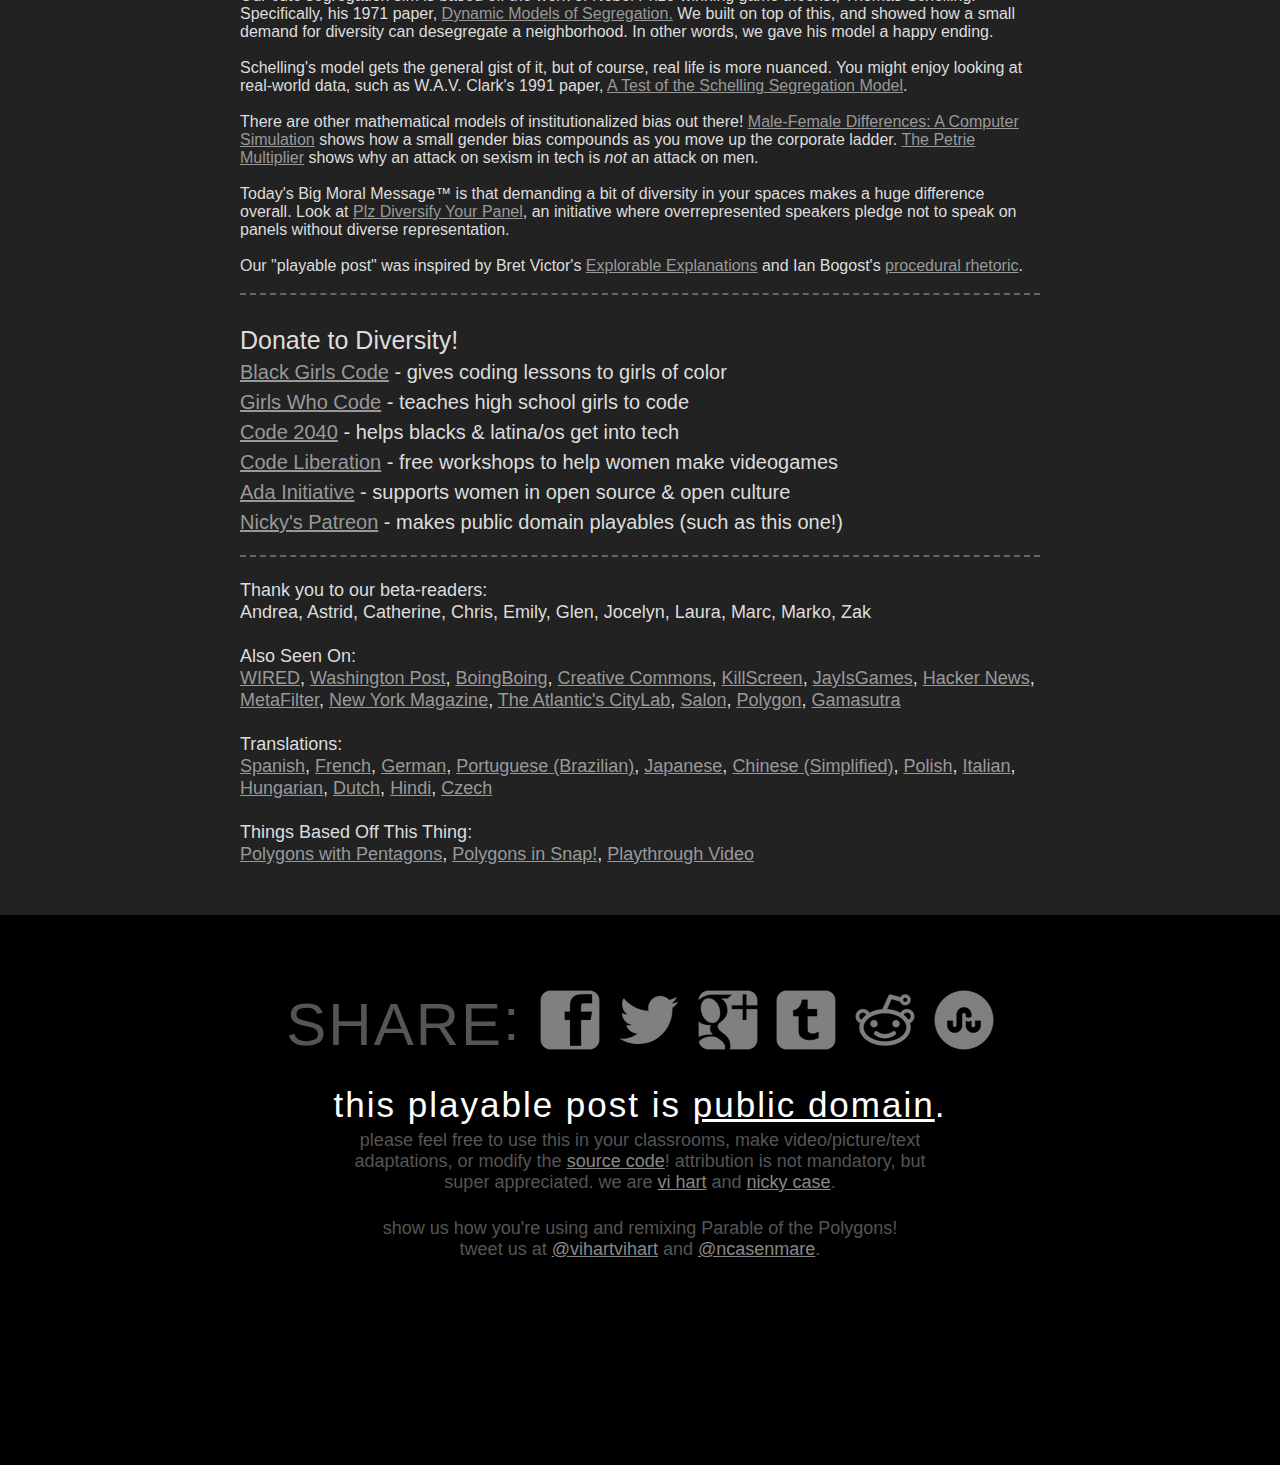
==== commit ff9a1d49: "KUNGFU-1 added the basis of kungfu for development. automatic_kungfu.html" ====
--- a/index.html
+++ b/index.html
@@ -254,6 +254,18 @@
         <iframe playable src="play/automatic/automatic_informed.html" style="position:relative;left:10px" width="1050" height="600"></iframe>
     </div>
     
+    <!-- CHAPTER -->
+    <div class="chapter">
+        <div class ="instruction">
+			TODO: Write the story ("reason") for implementing this functionality
+		</div>
+    </div>
+    
+    <!-- PLAYABLE - KUNGFU -->
+    <div class="playable">
+        <iframe playable src="play/automatic/automatic_kungfu.html" style="position:relative;left:10px" width="1050" height="600"></iframe>
+    </div>
+    
      <!-- CHAPTER -->
     <div class="chapter">
         <div class ="instruction">
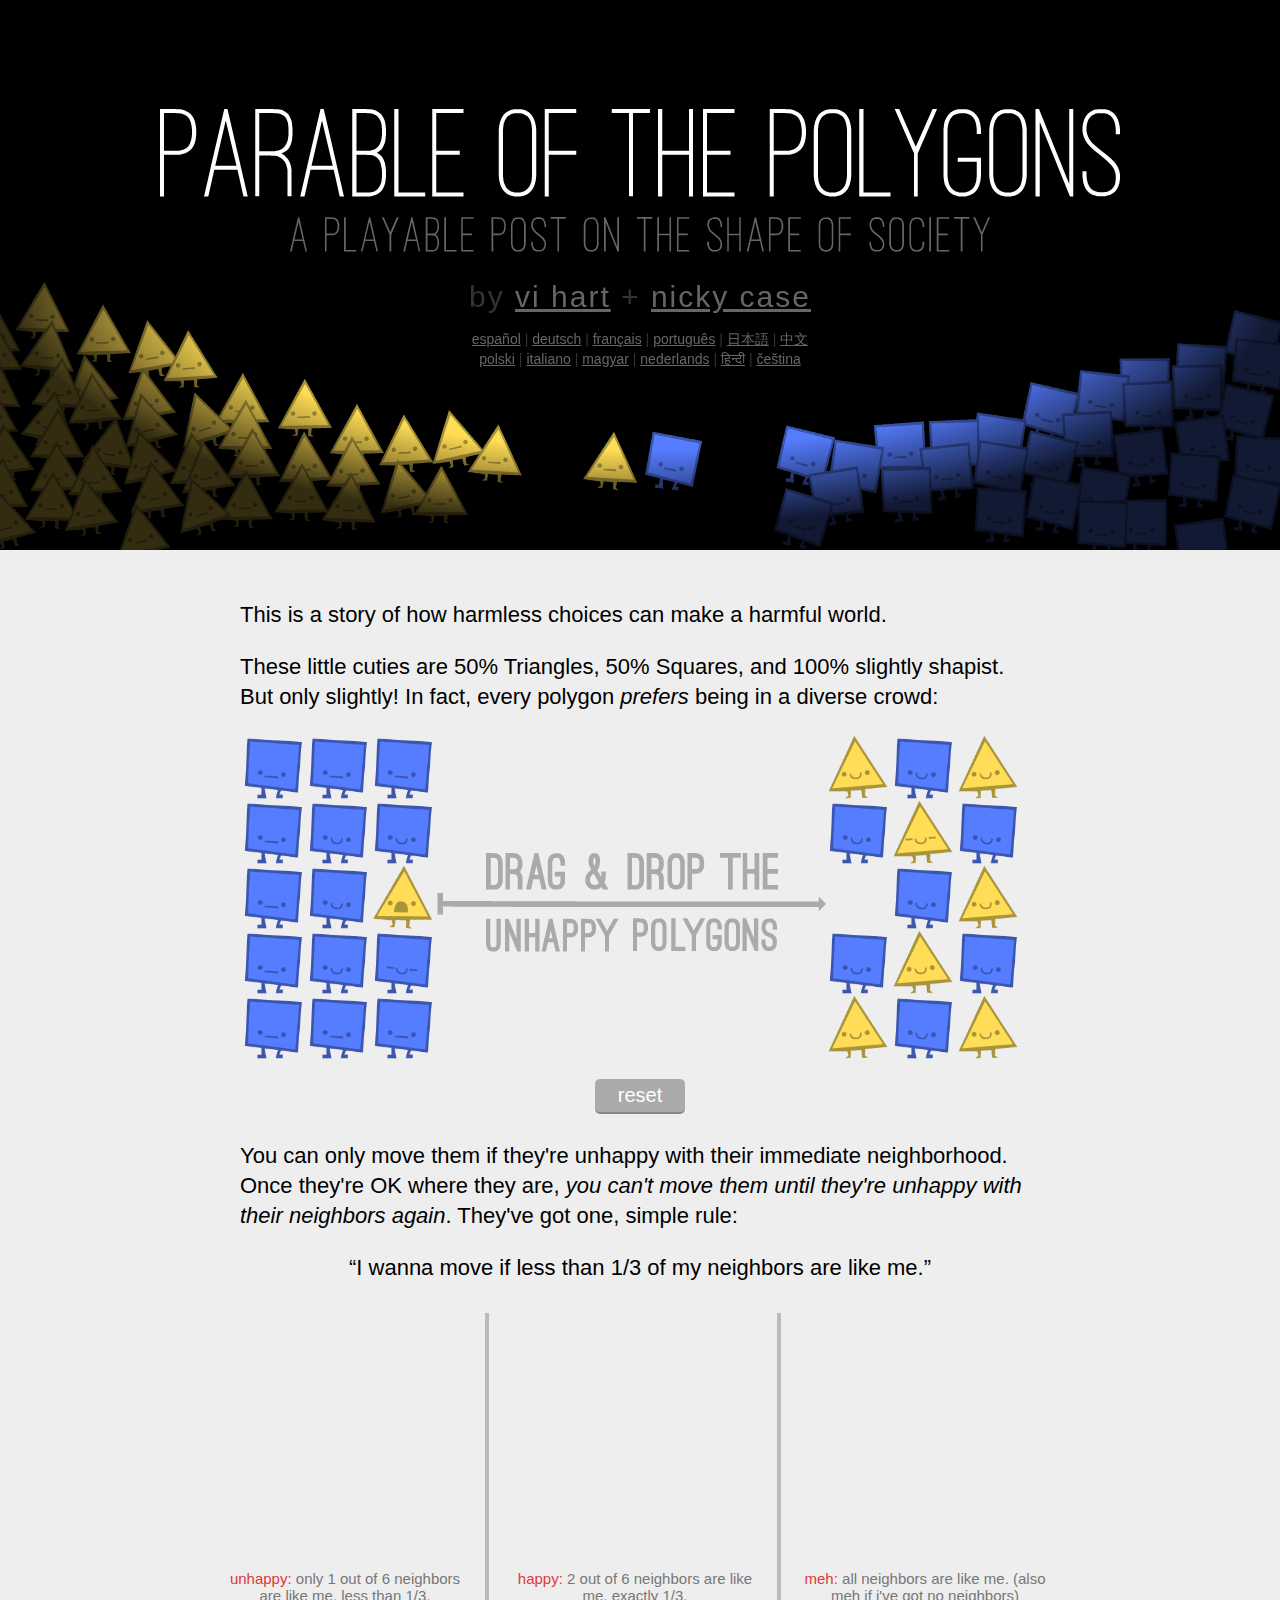
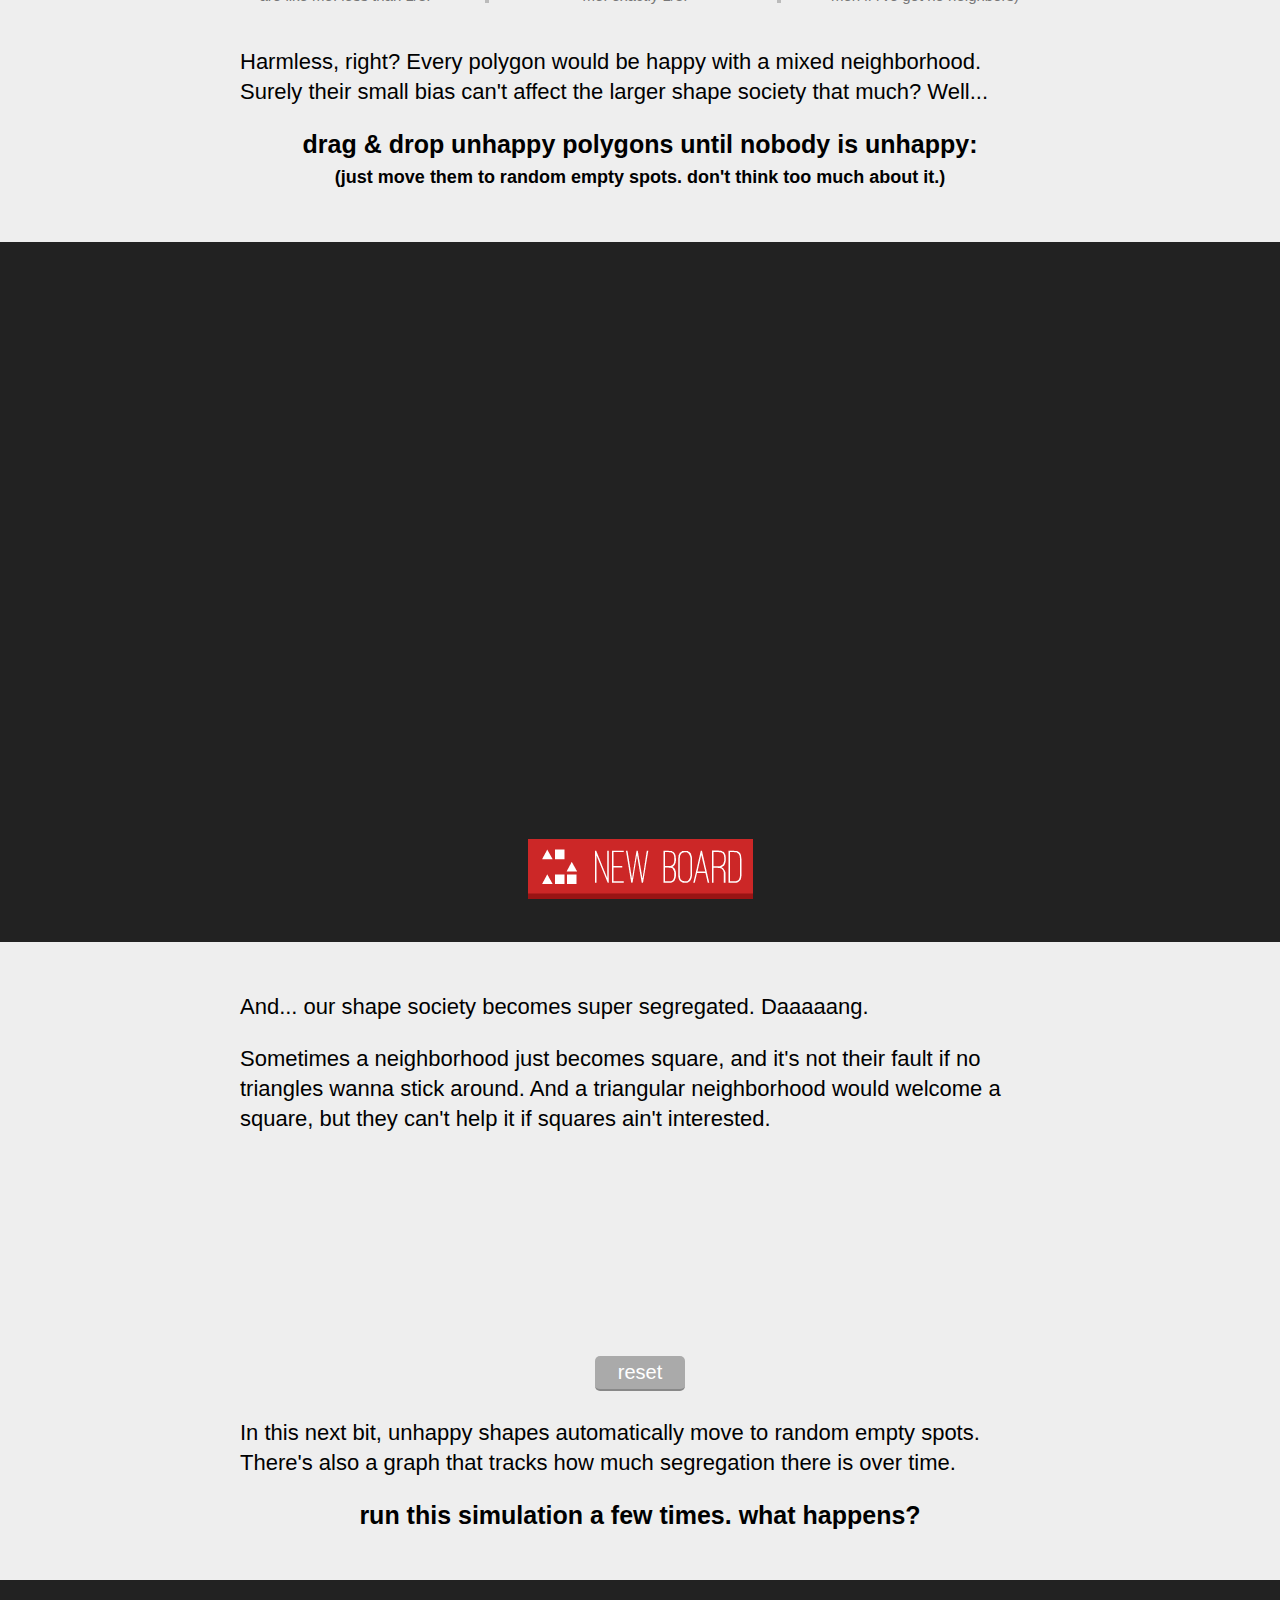
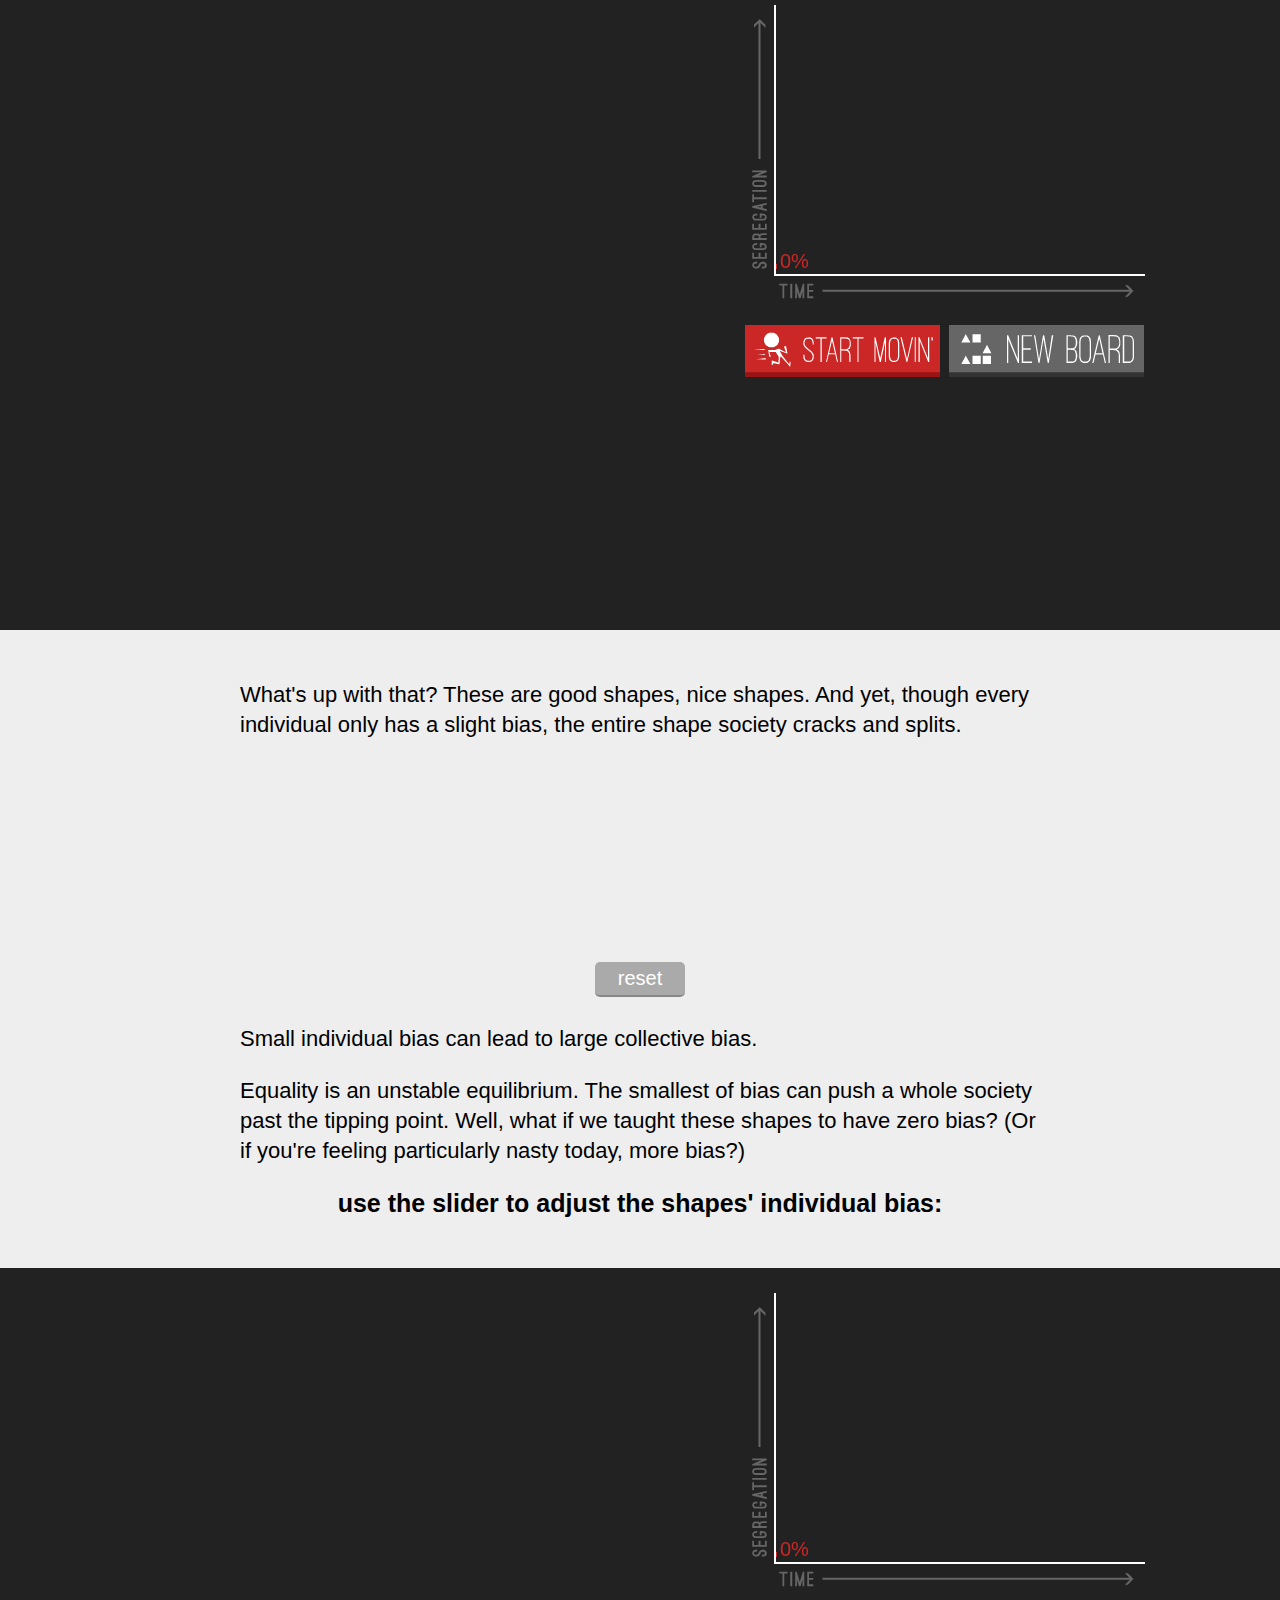
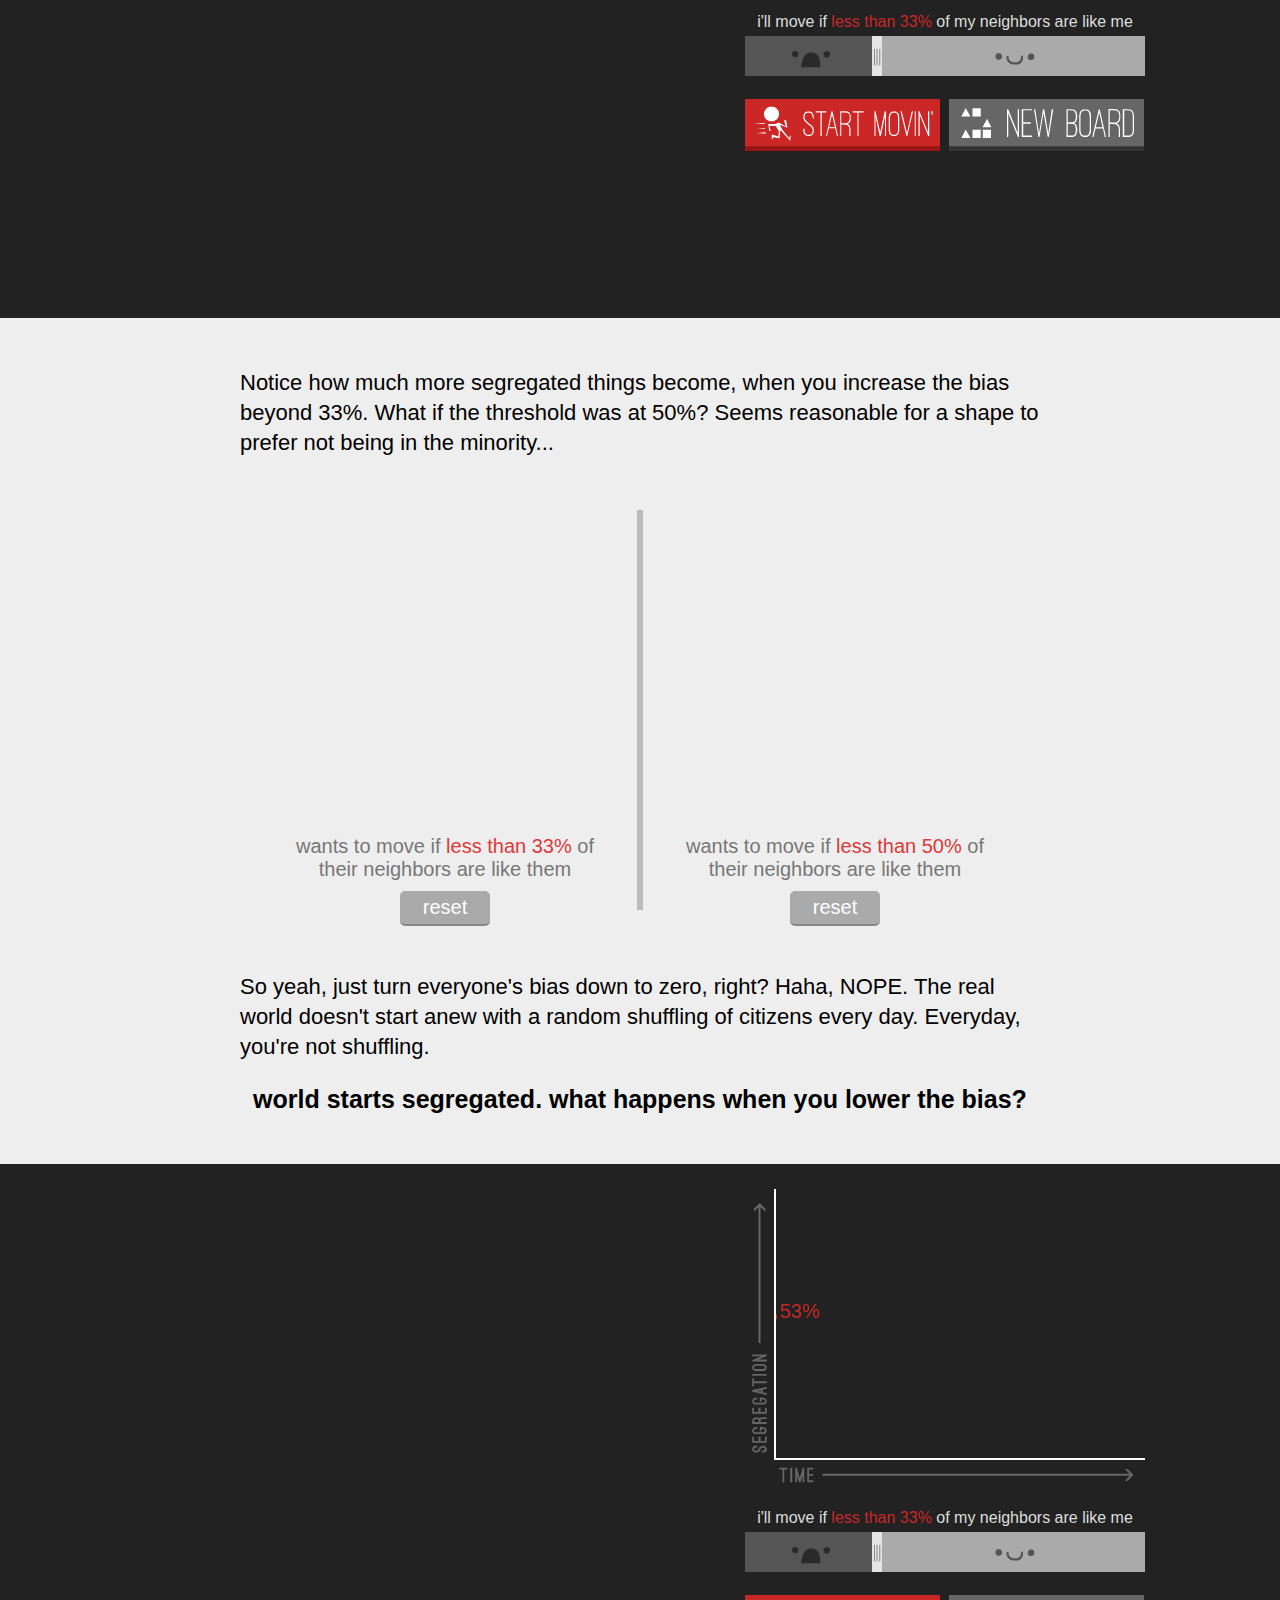
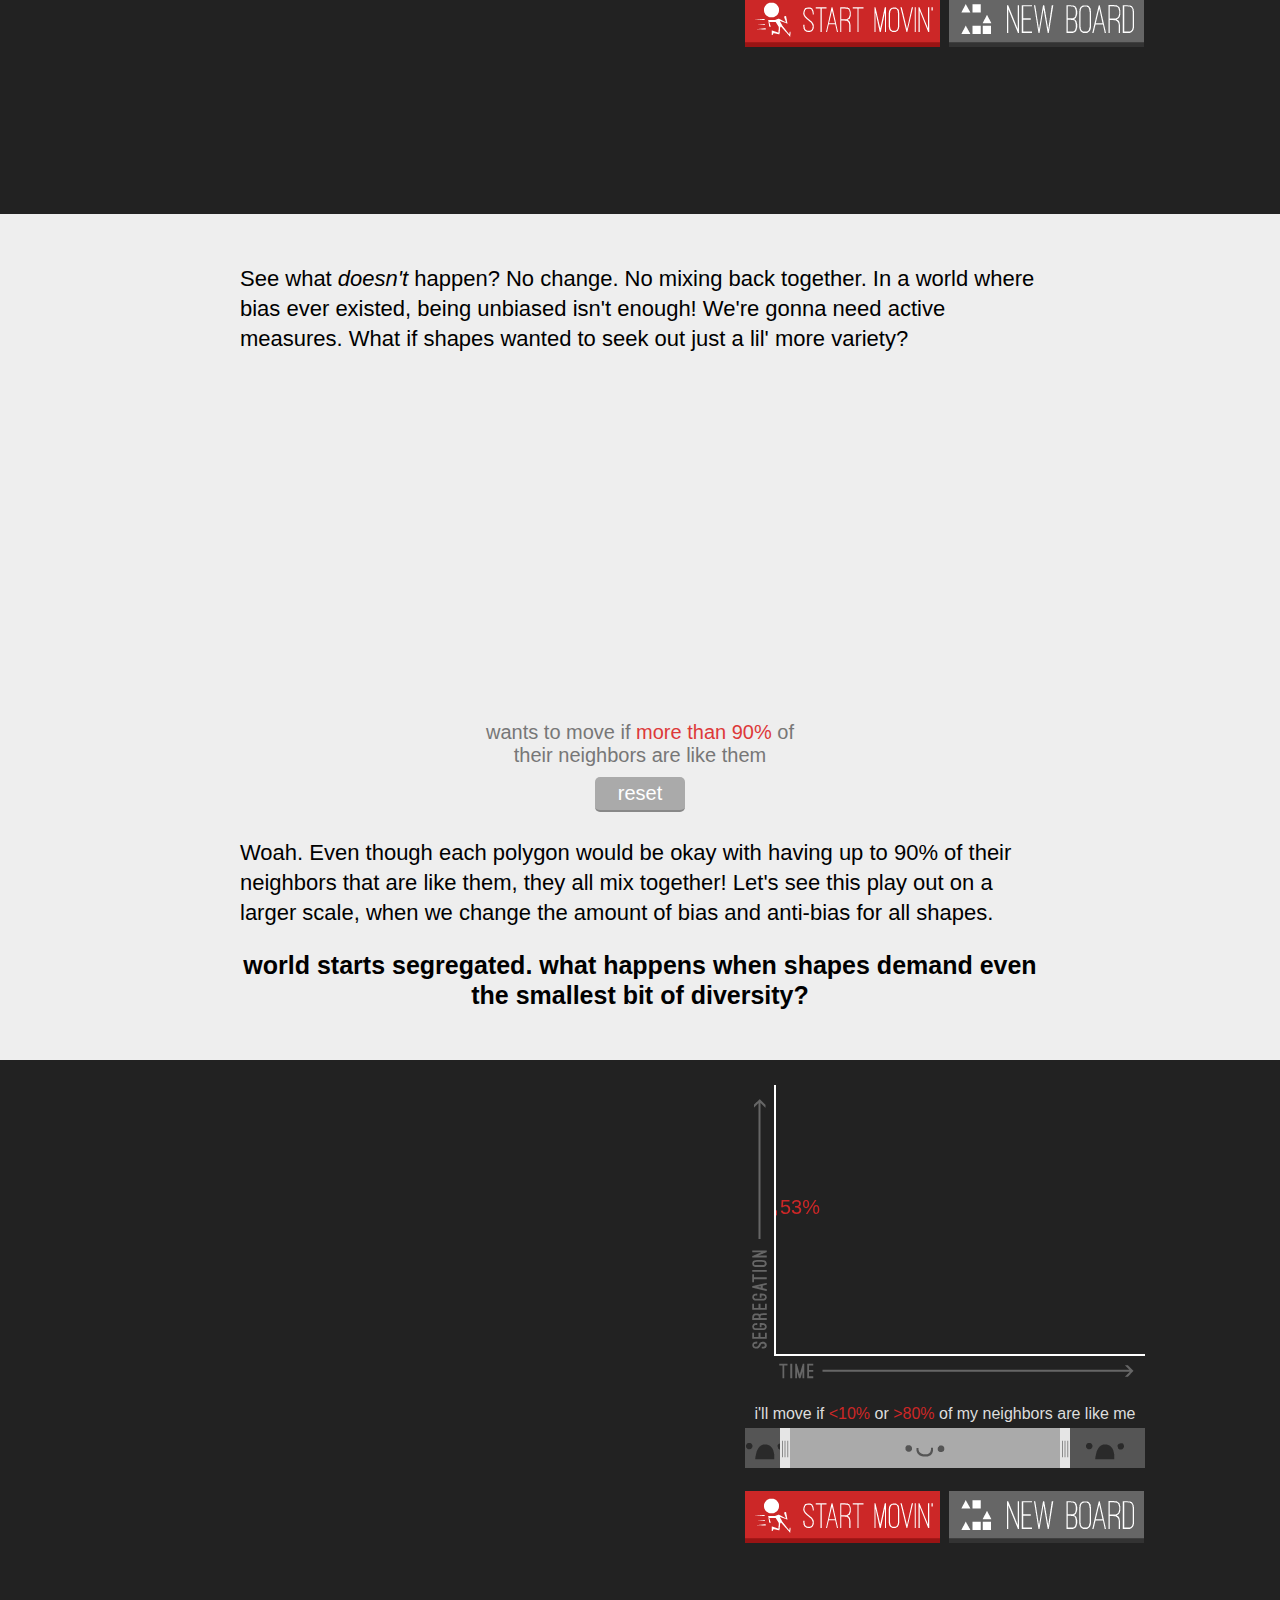
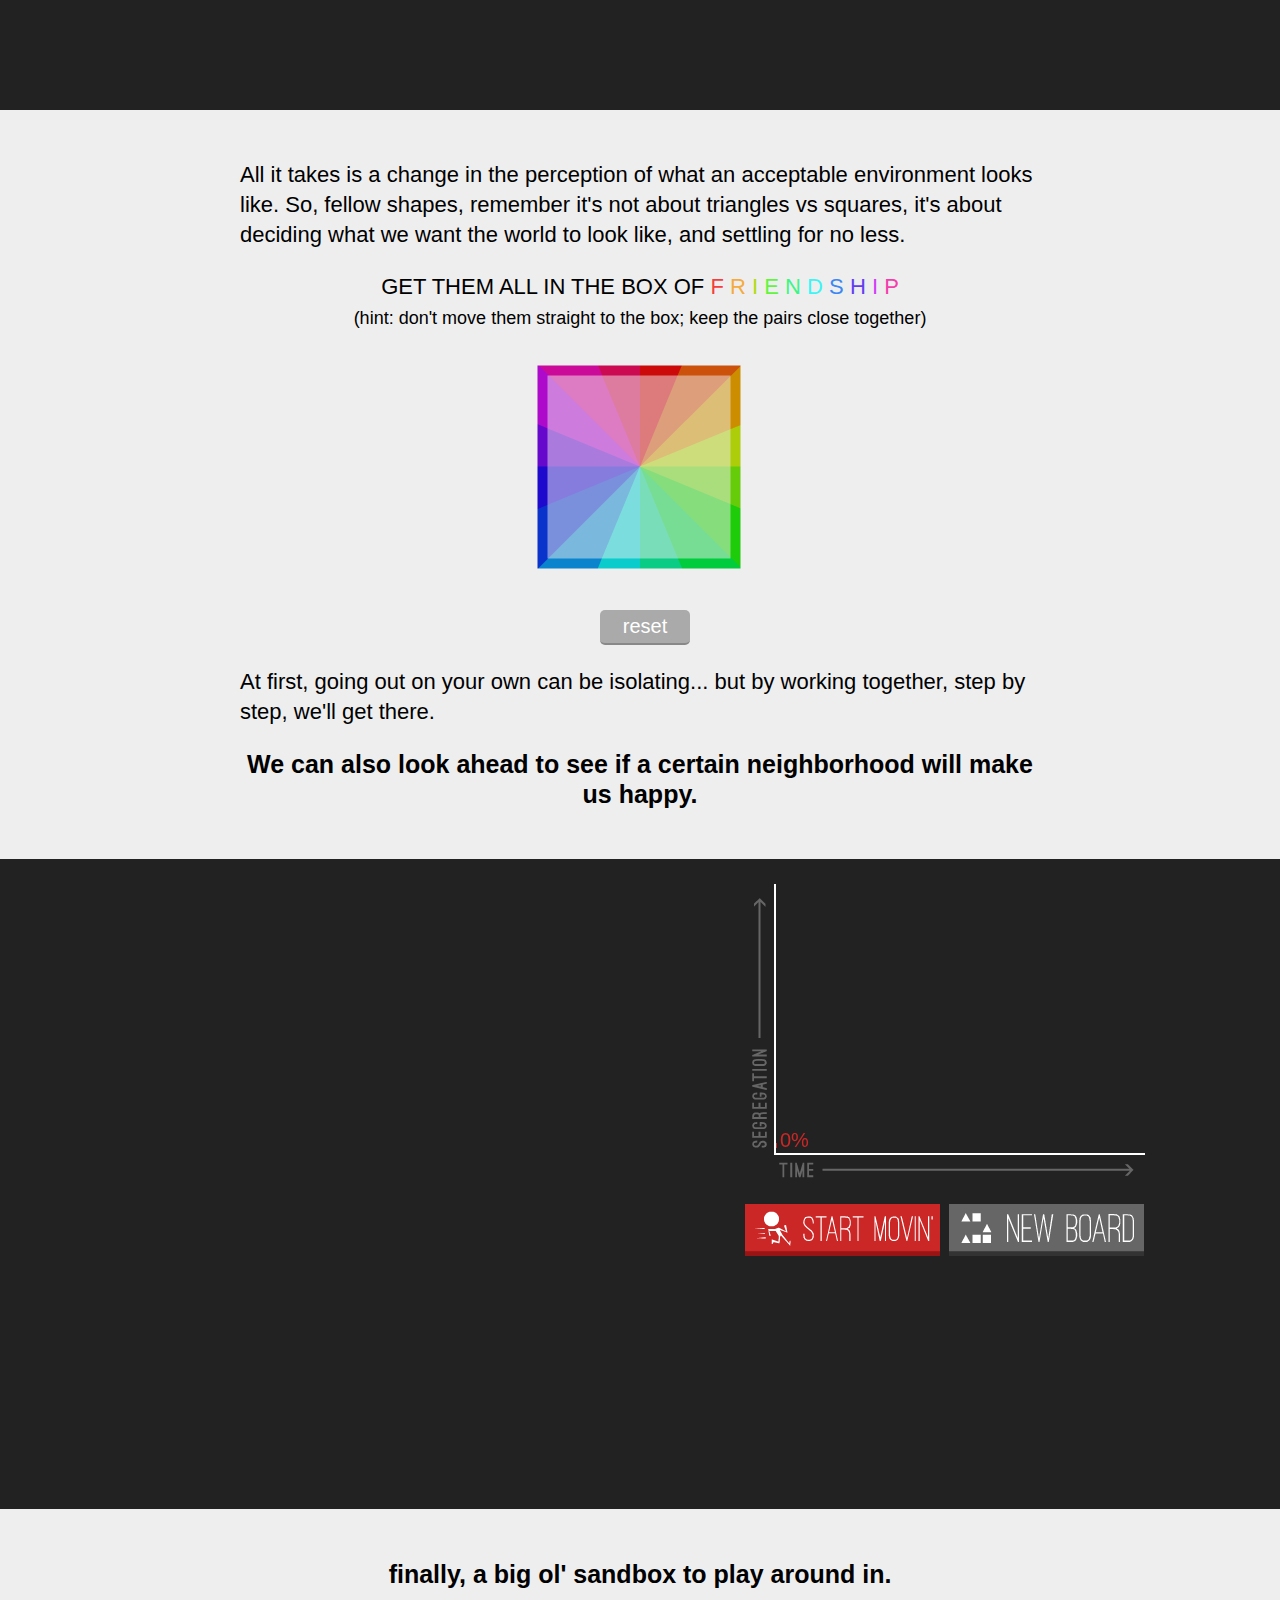
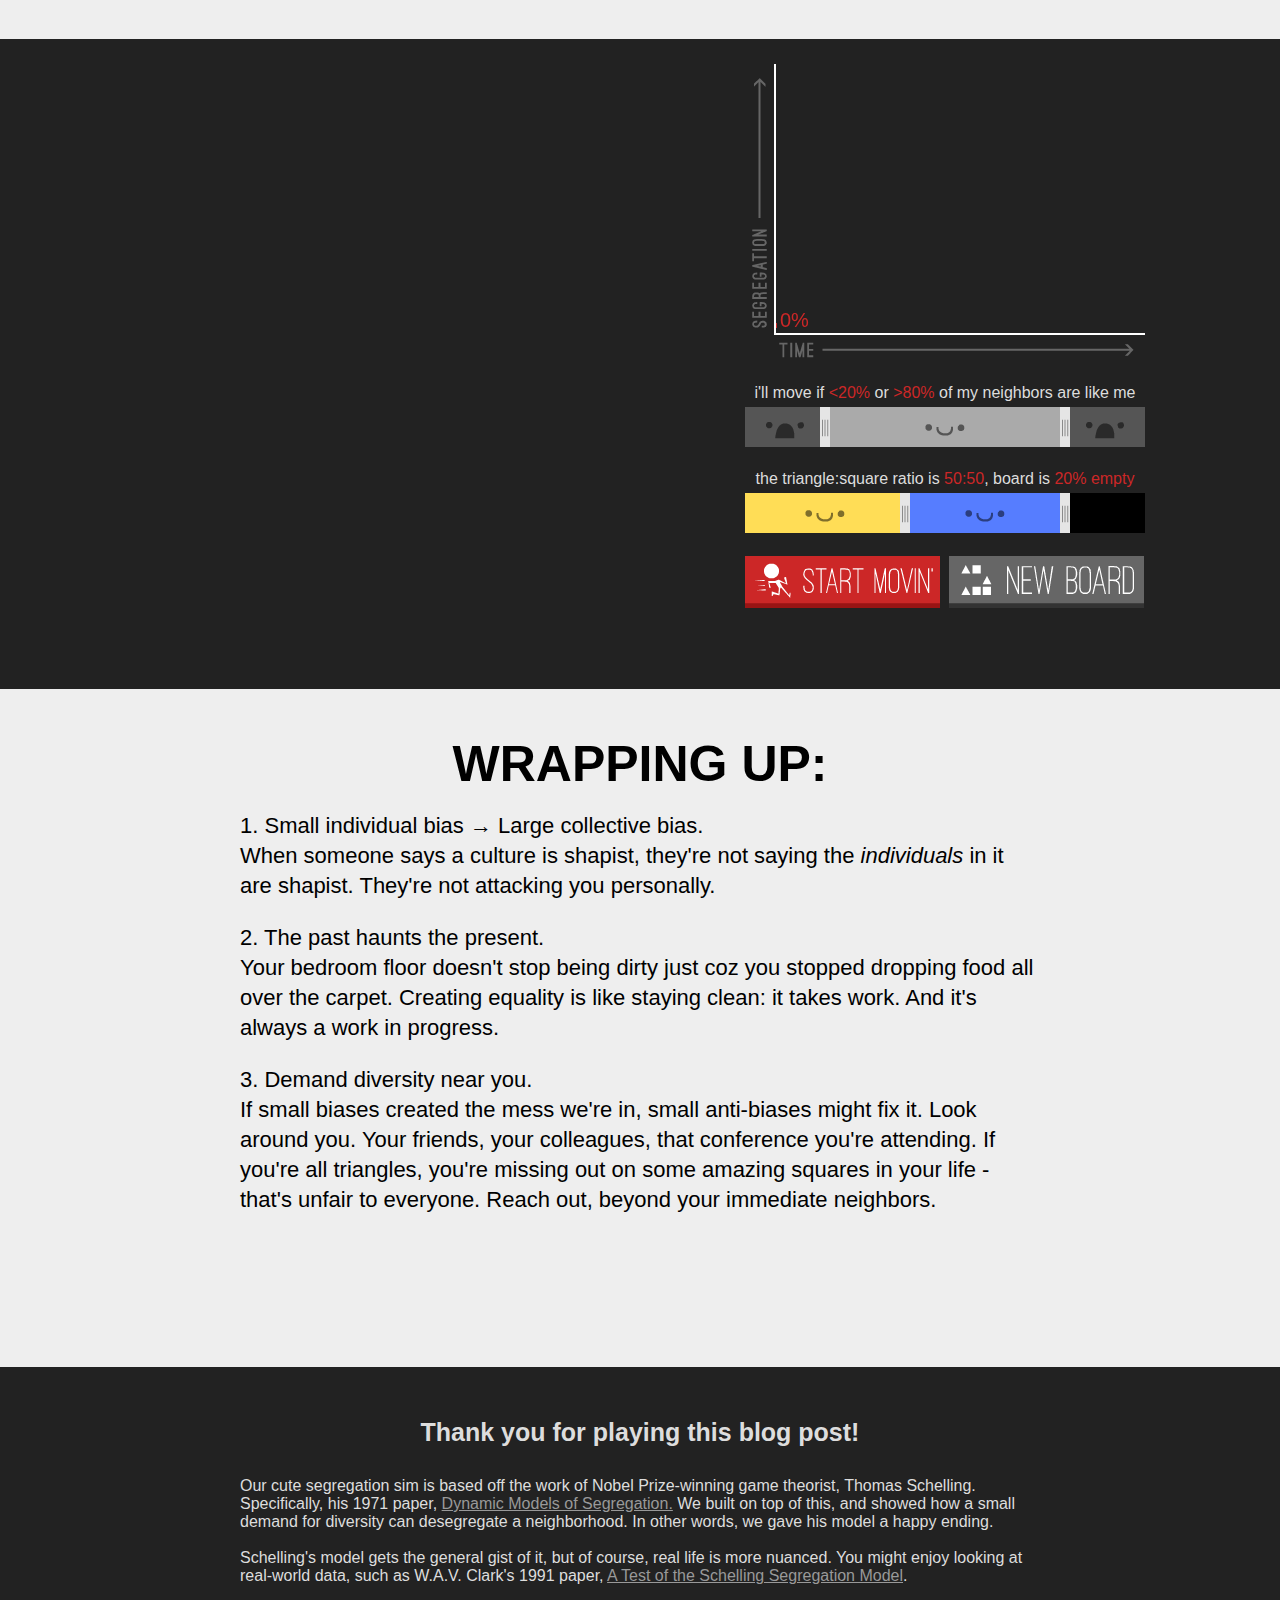
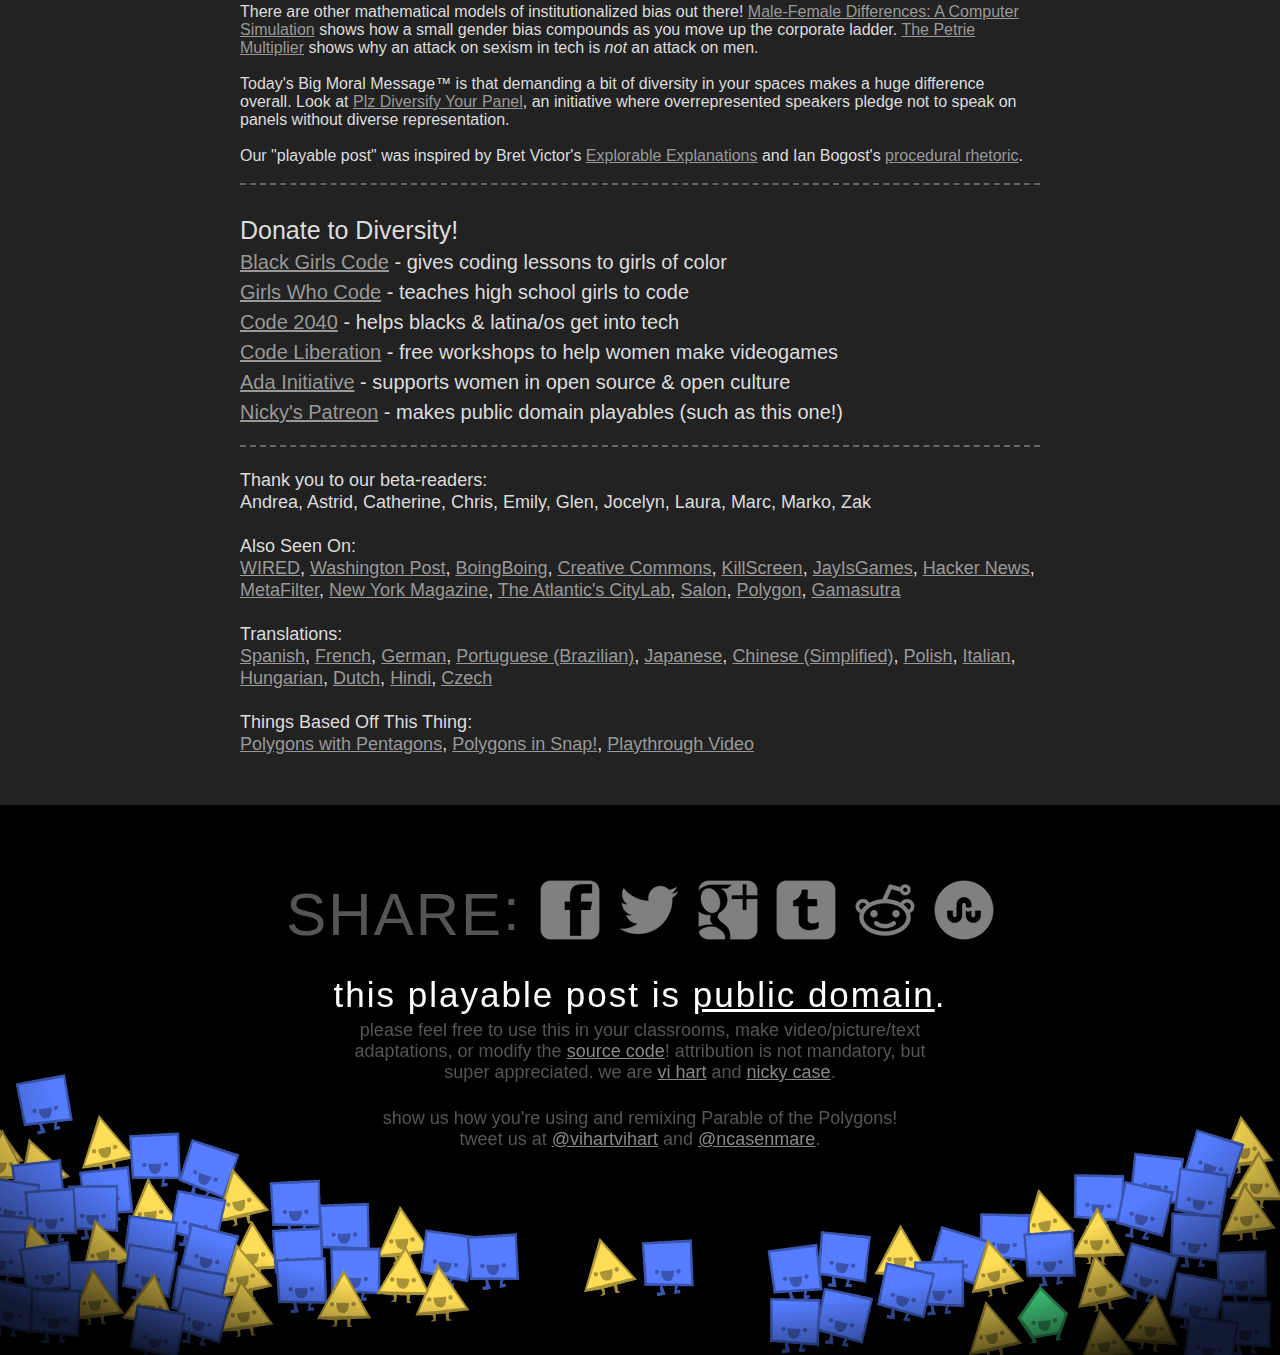
==== commit 08dd96c7: "Merge branch 'joseph' into develop" ====
--- a/index.html
+++ b/index.html
@@ -253,35 +253,6 @@
     <div class="playable">
         <iframe playable src="play/automatic/automatic_informed.html" style="position:relative;left:10px" width="1050" height="600"></iframe>
     </div>
-    
-    <!-- CHAPTER -->
-    <div class="chapter">
-        <div class ="instruction">
-			TODO: Write the story ("reason") for implementing this functionality
-		</div>
-    </div>
-    
-    <!-- PLAYABLE - KUNGFU -->
-    <div class="playable">
-        <iframe playable src="play/automatic/automatic_kungfu.html" style="position:relative;left:10px" width="1050" height="600"></iframe>
-    </div>
-    
-     <!-- CHAPTER -->
-    <div class="chapter">
-        <div class ="instruction">
-			Life is completely random and chaotic...  
-            Sometimes an initial trigger is recognizable and exploitable.
-            Logging simulations will provide a database of experiments 
-            for the researcher when something <b>interesting</b> occurs.
-            An initial trigger, or seed, saved will create recognizable
-            and reproducable results.
-		</div>
-    </div>
-    
-    <!-- PLAYABLE - LOG -->
-    <div class="playable">
-        <iframe playable src="play/automatic/automatic_log.html" style="position:relative;left:10px" width="1050" height="600"></iframe>
-    </div>
 
     <!-- CHAPTER -->
     <div class="chapter">
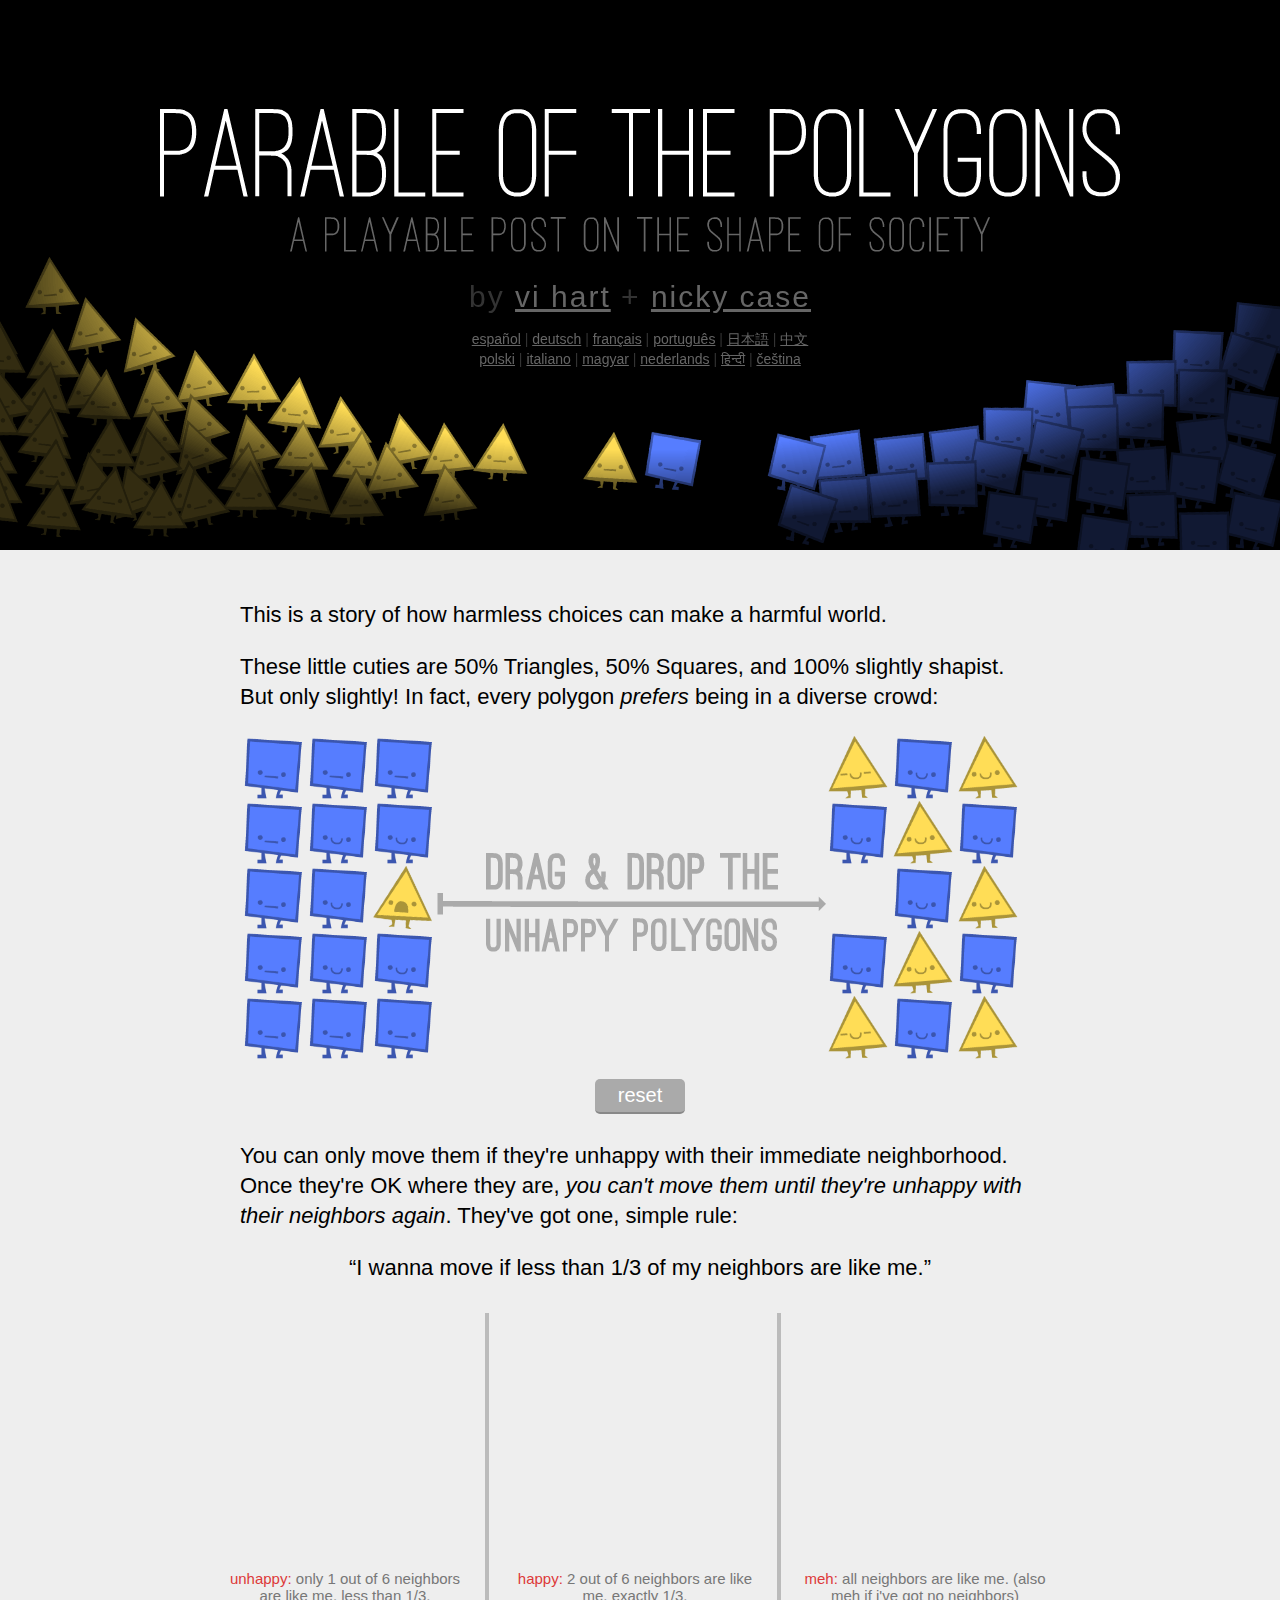
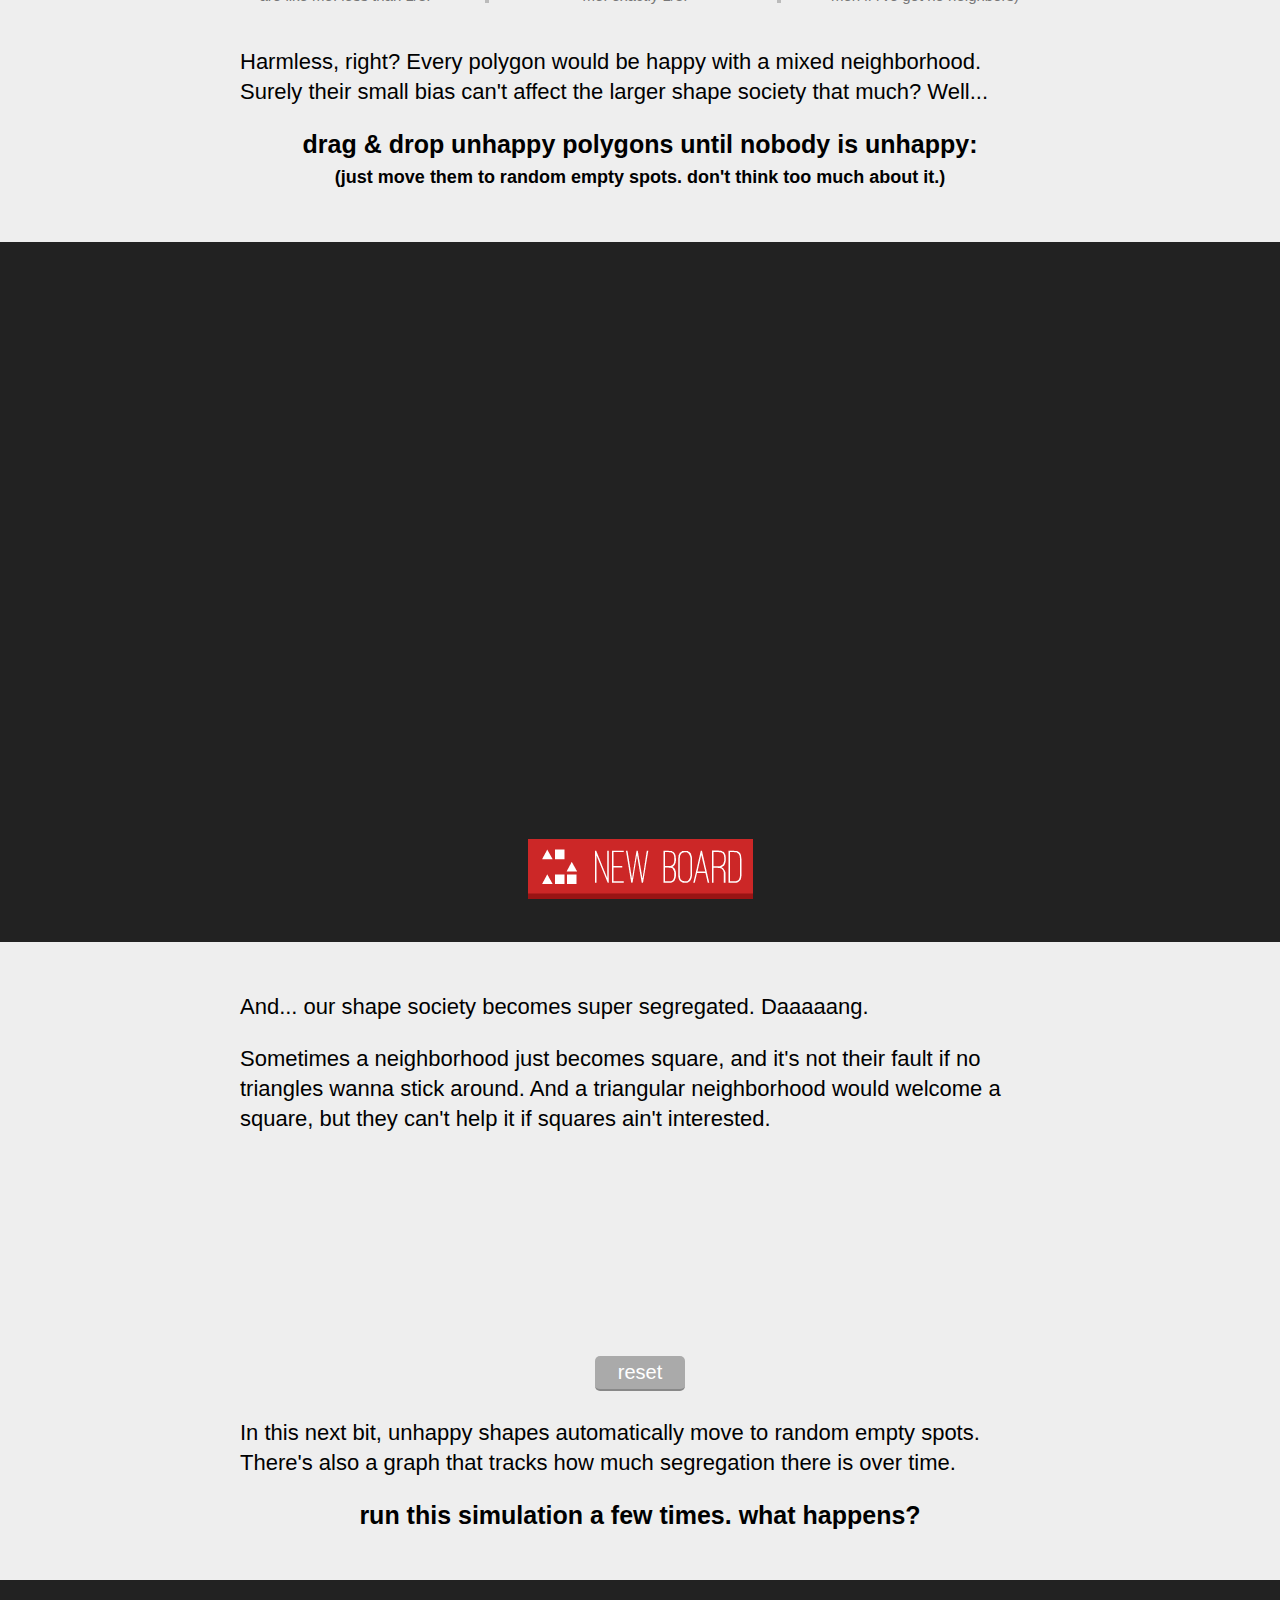
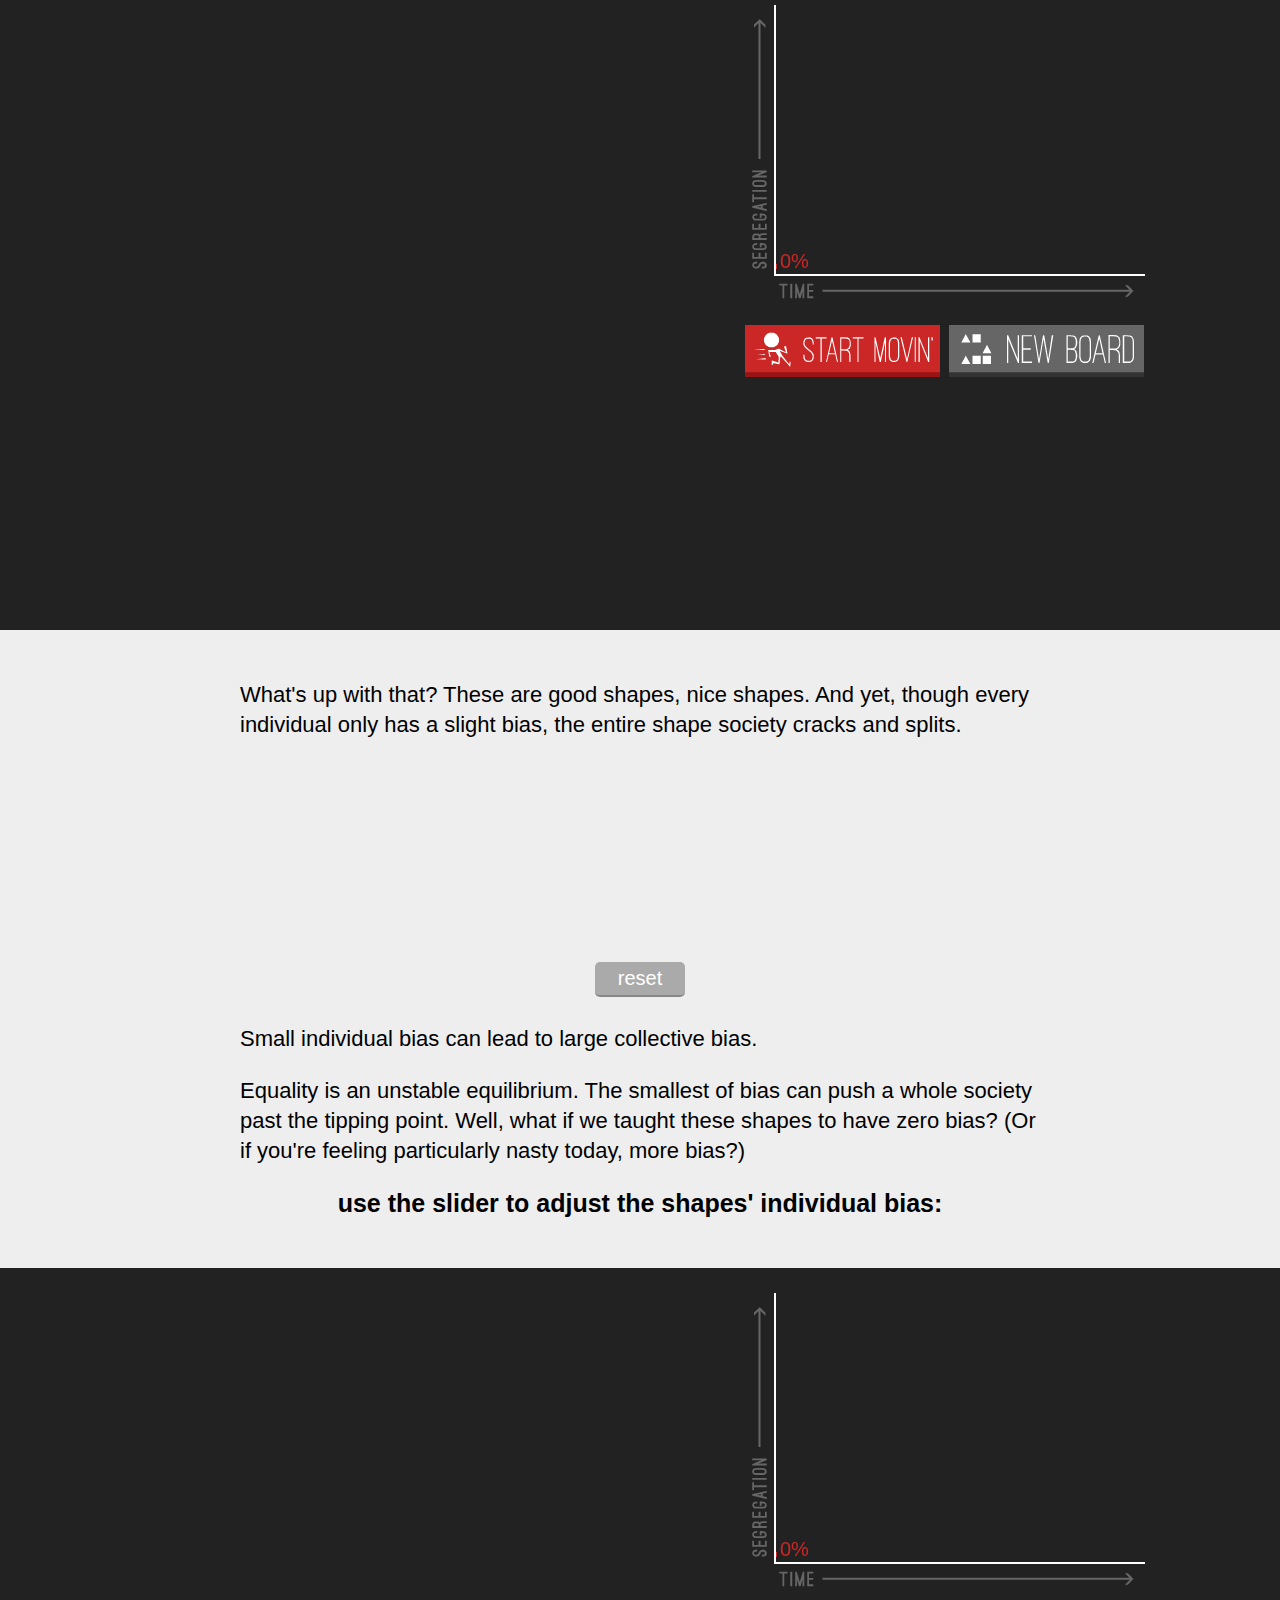
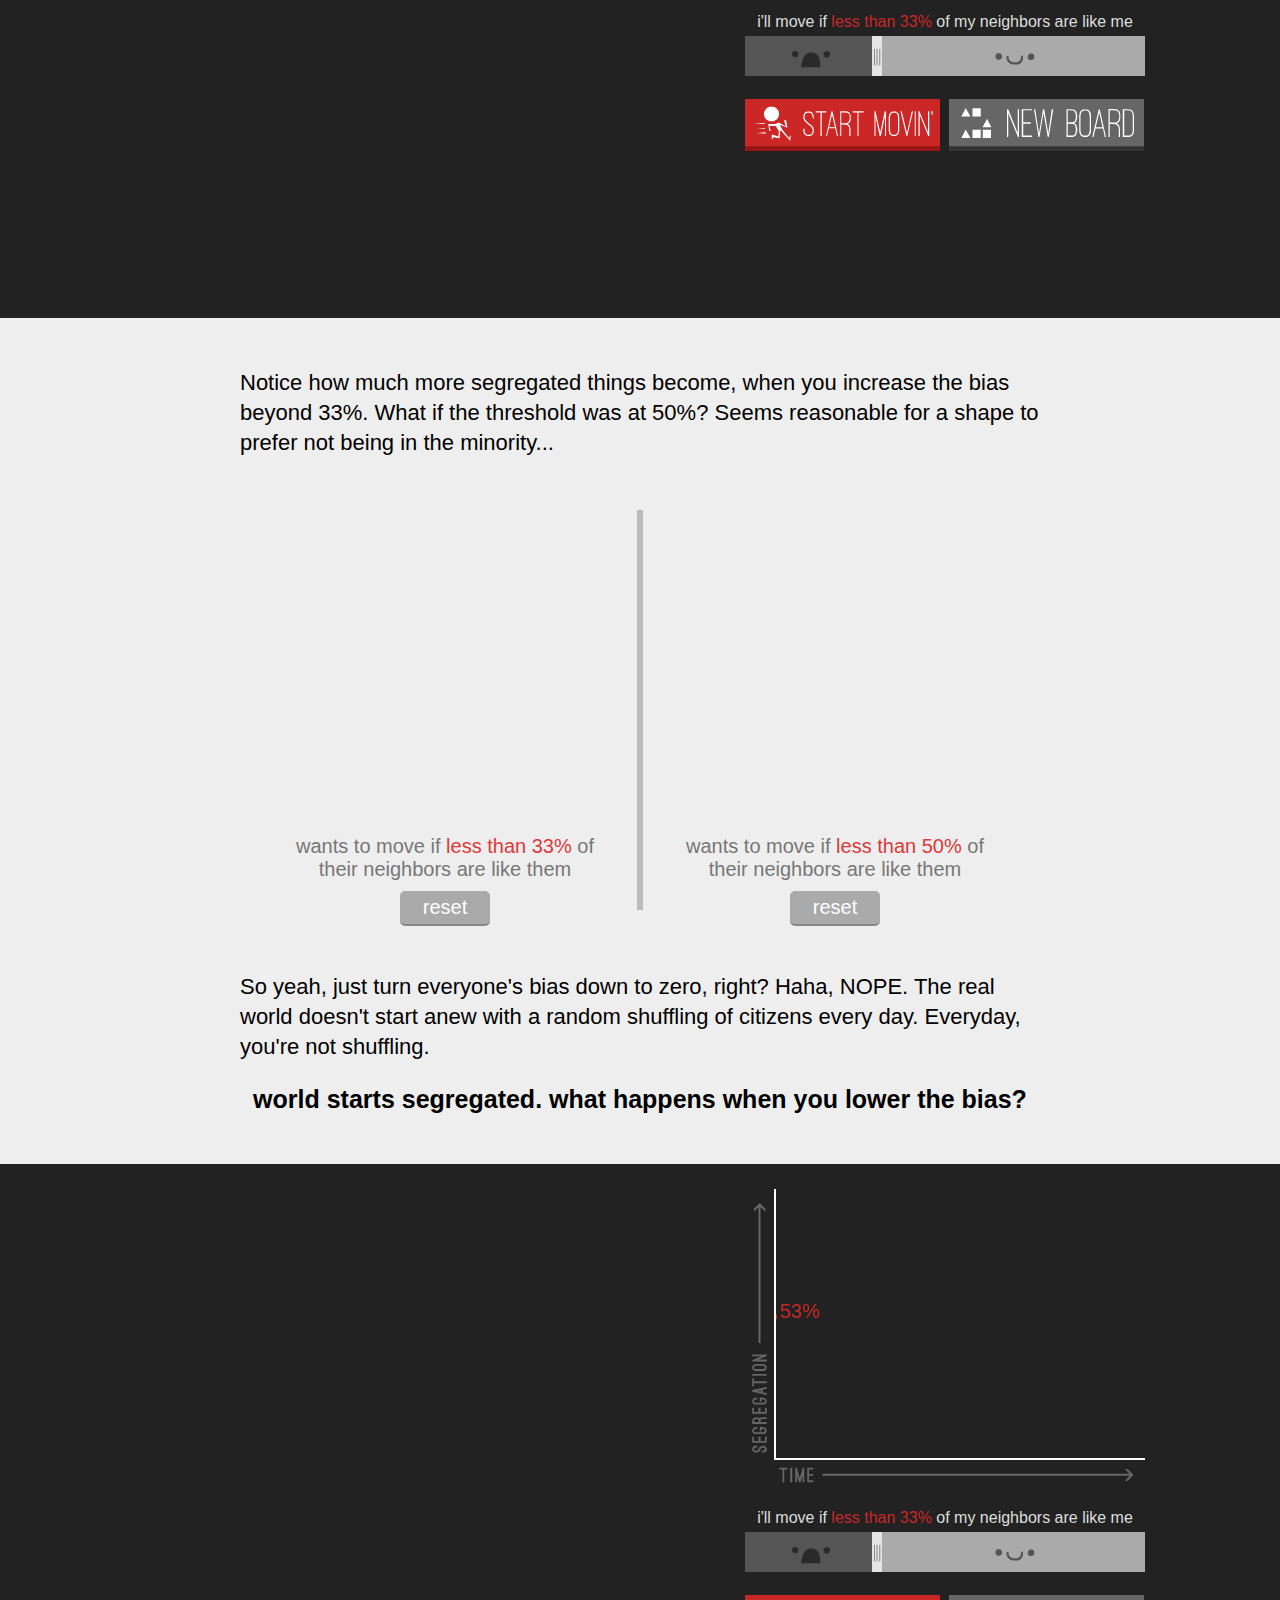
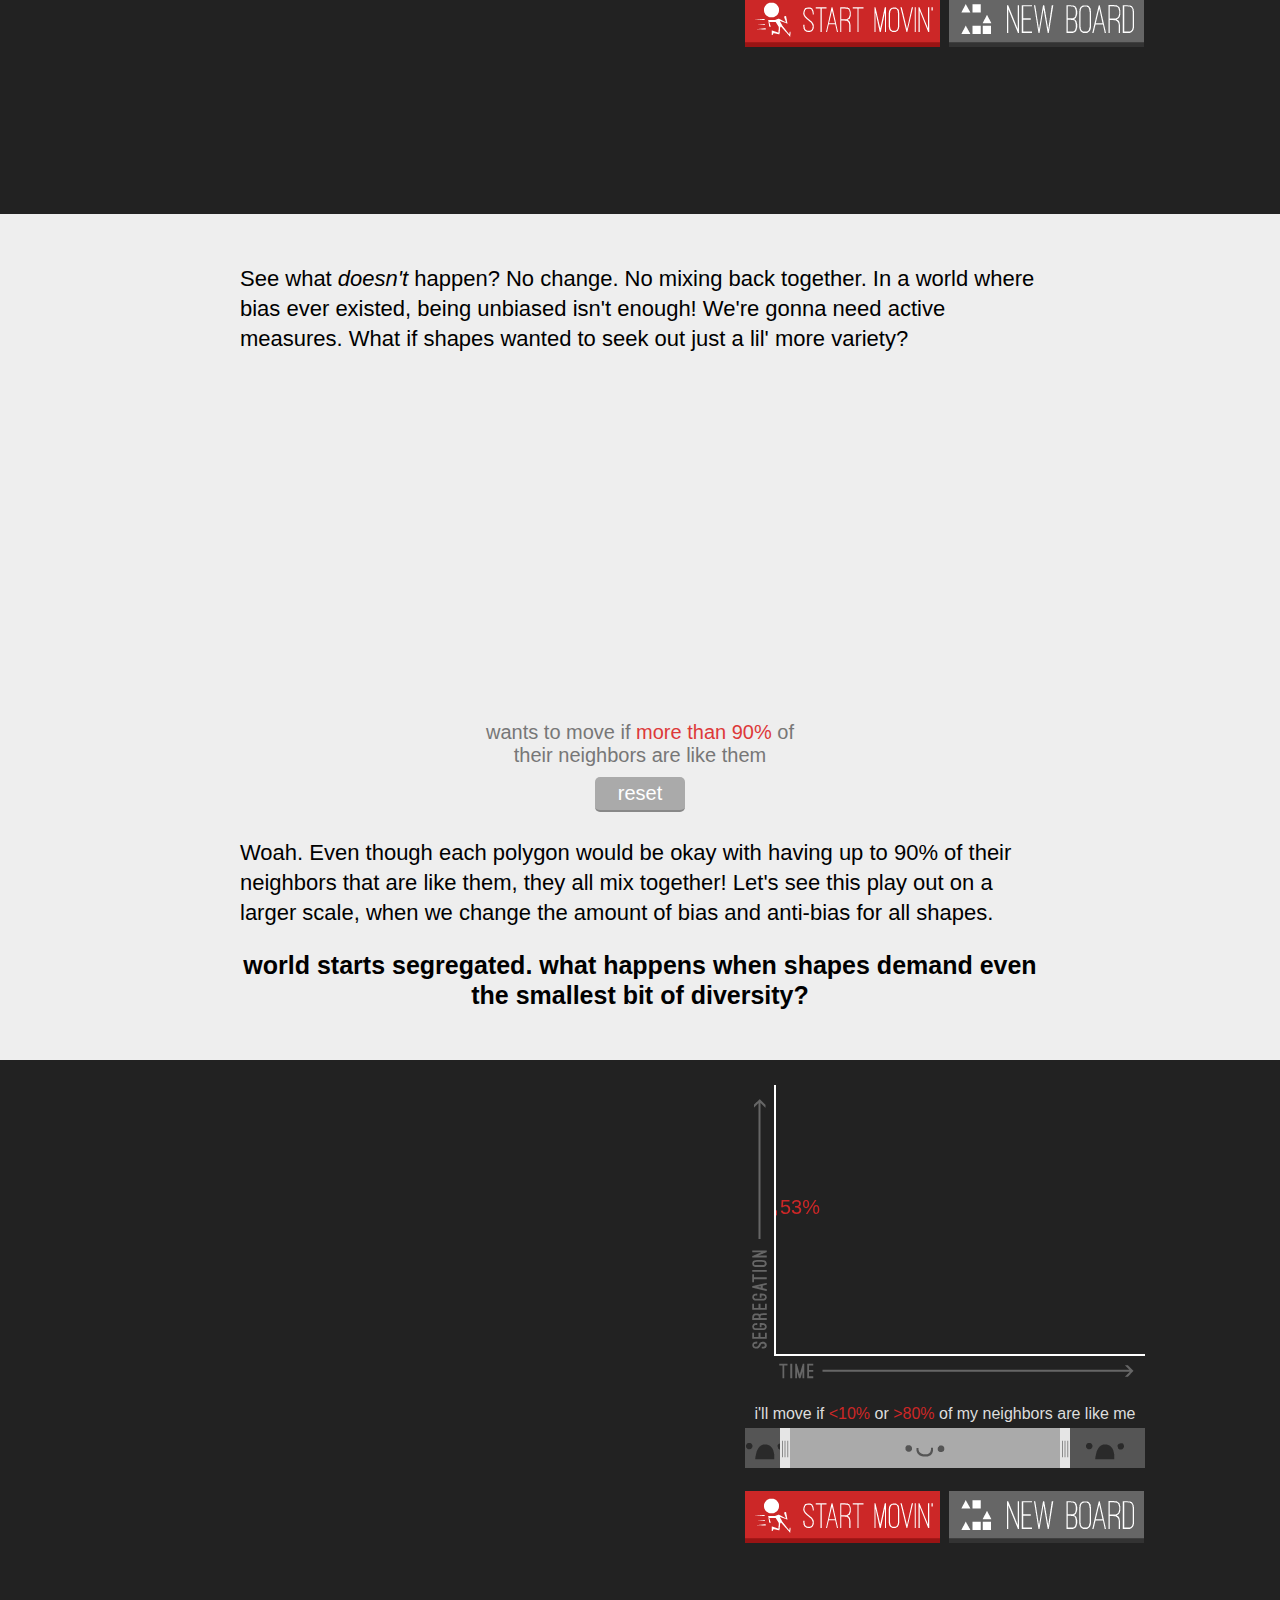
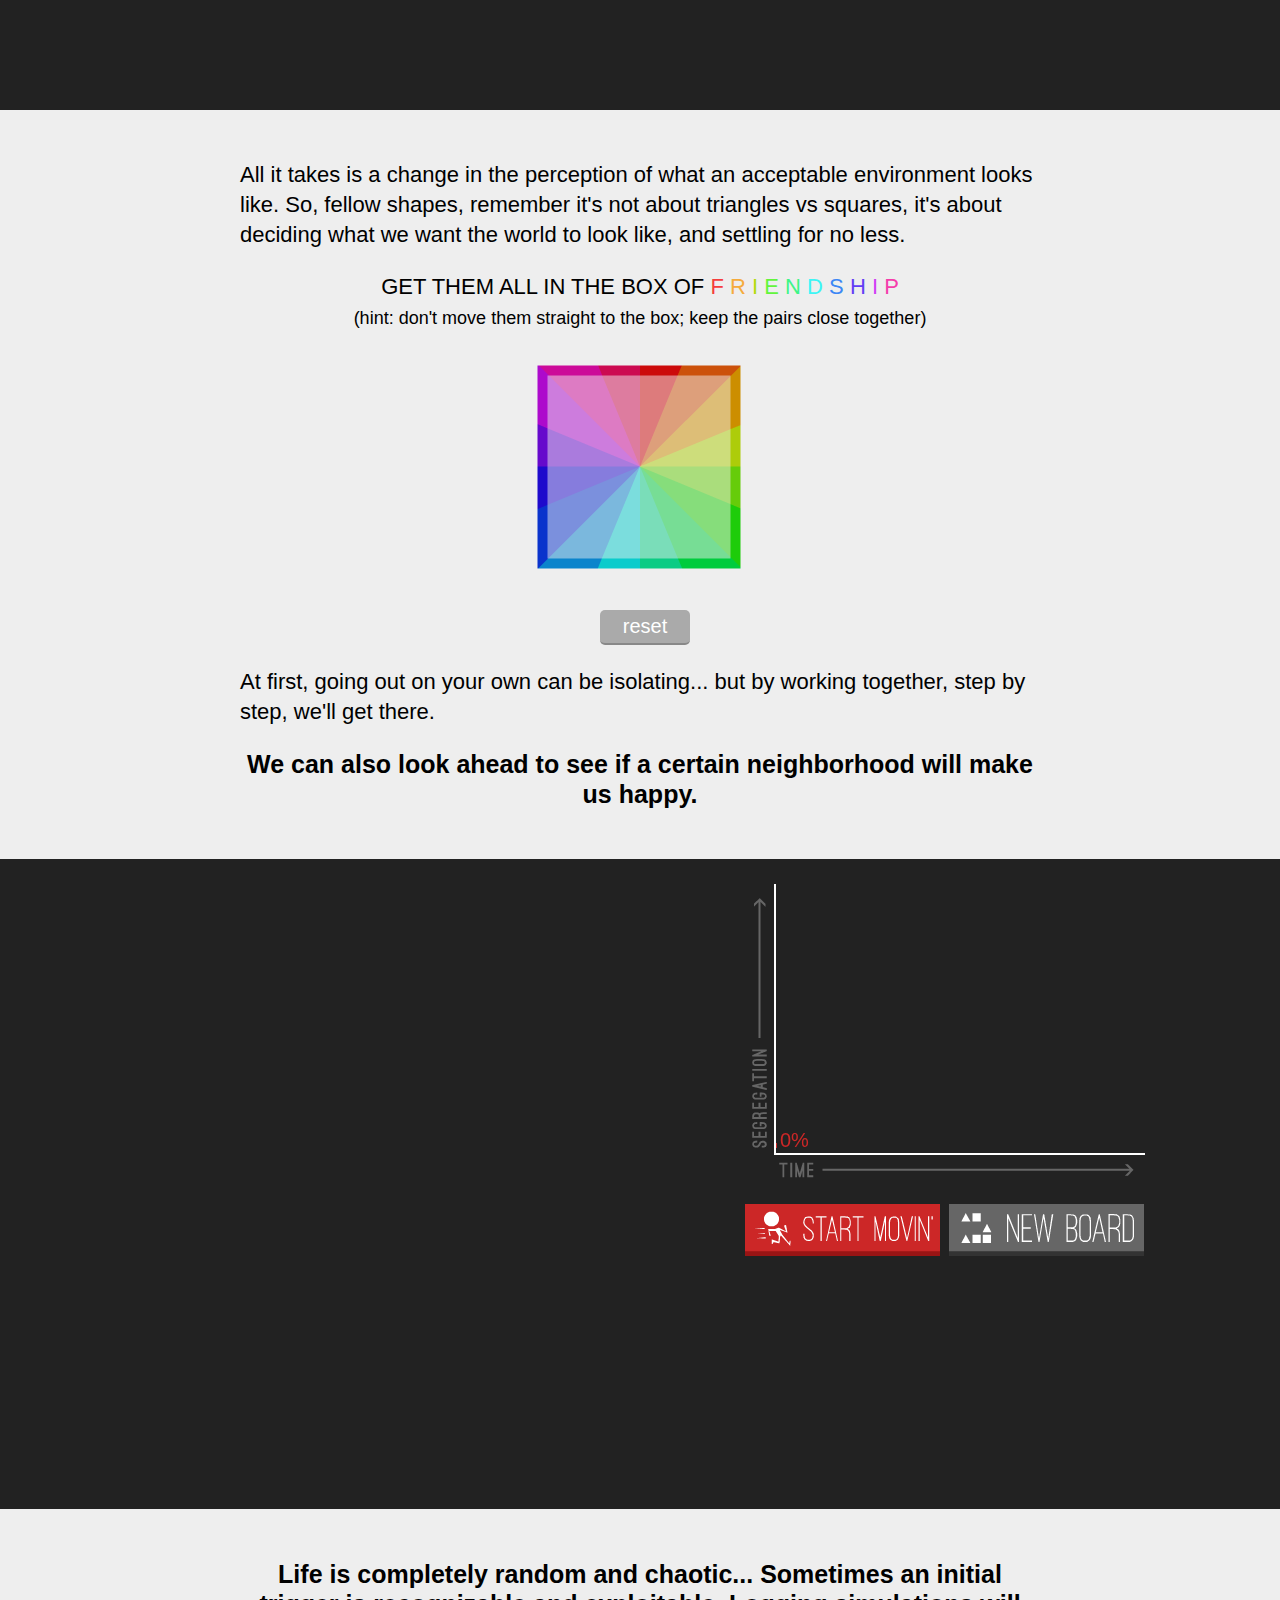
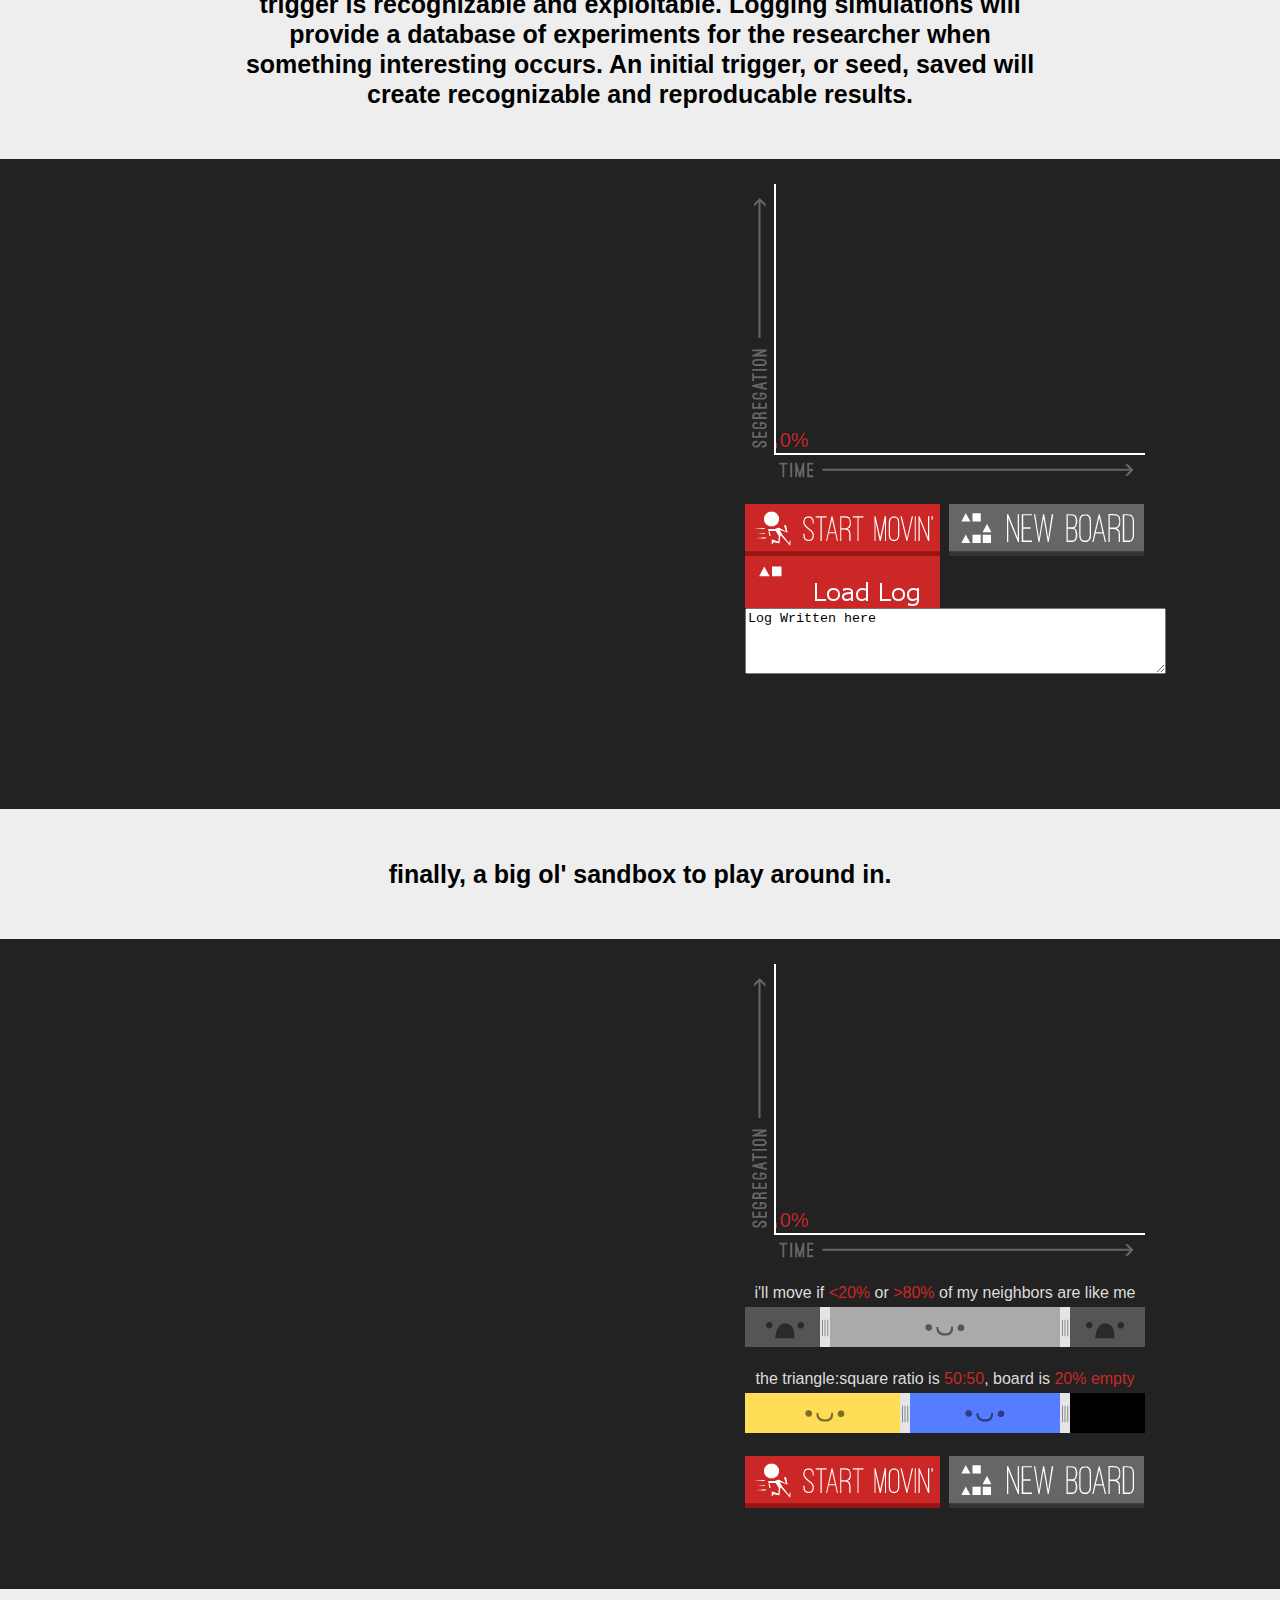
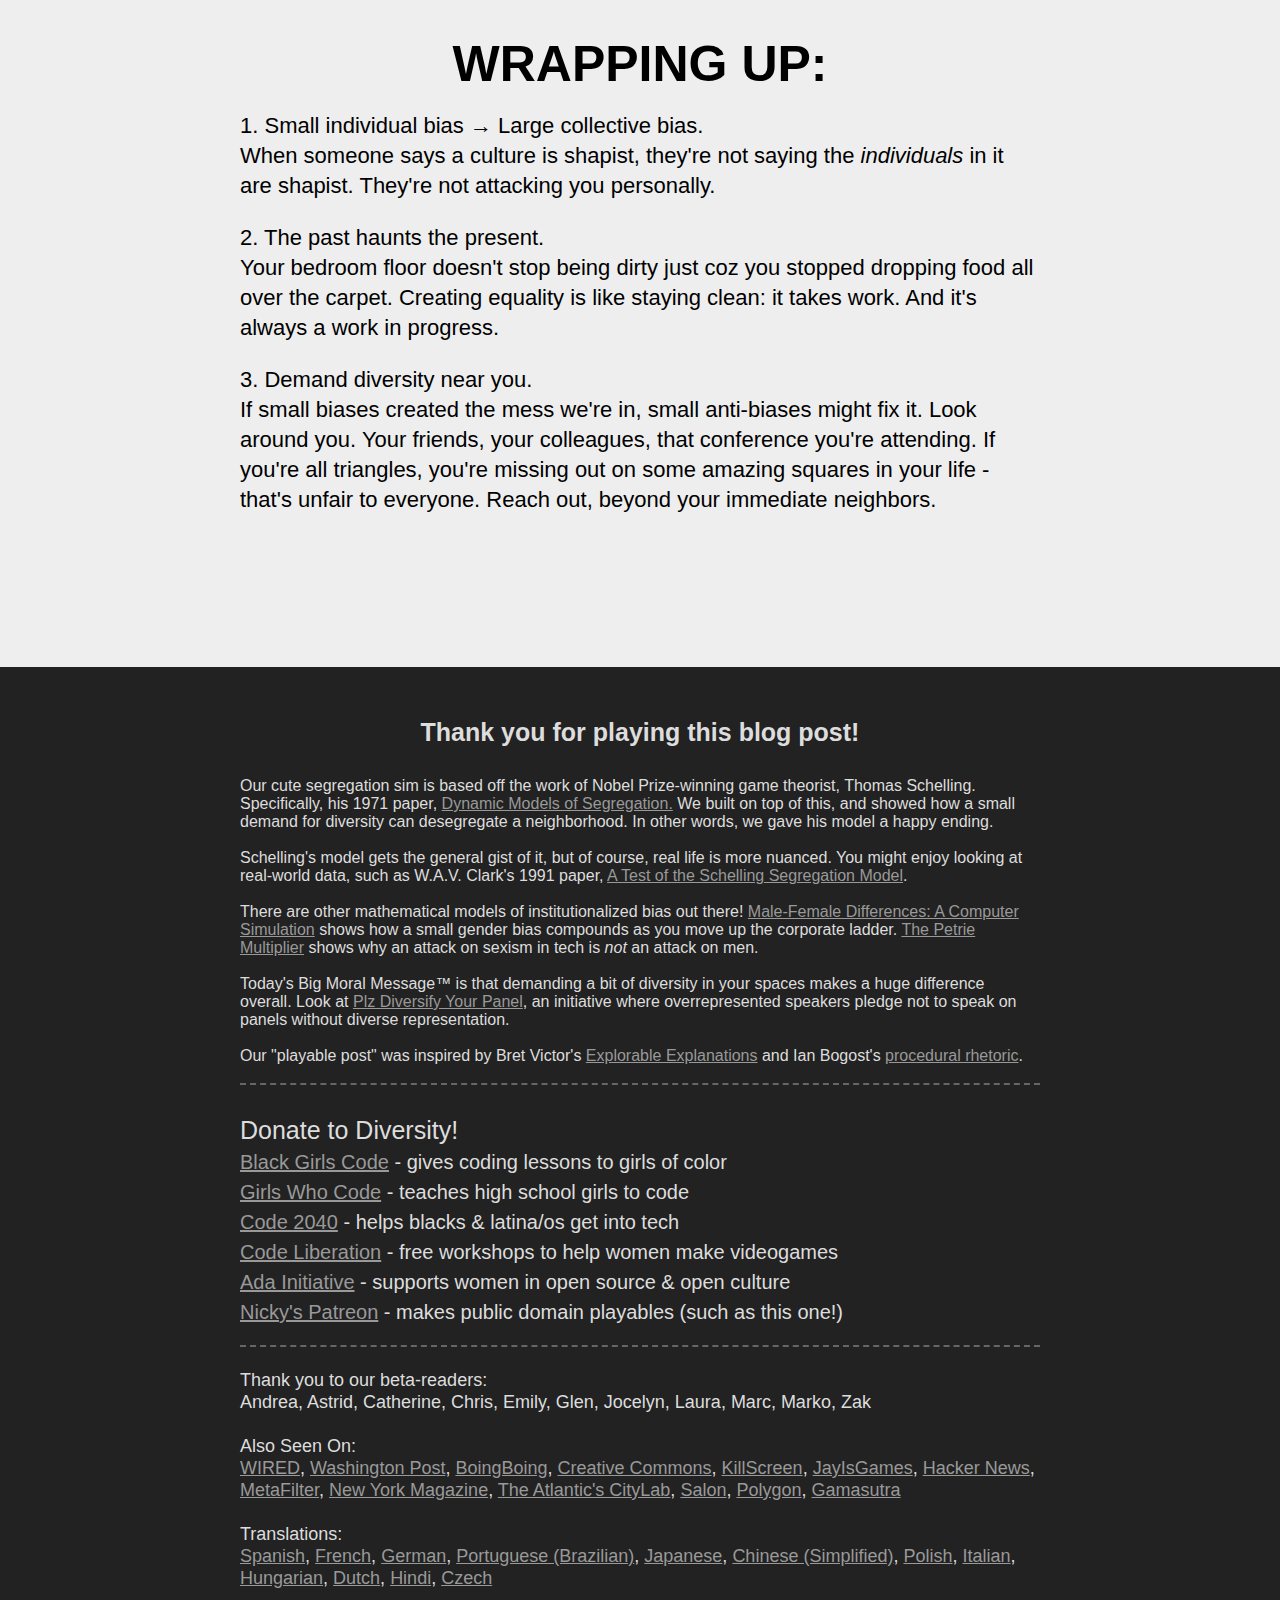
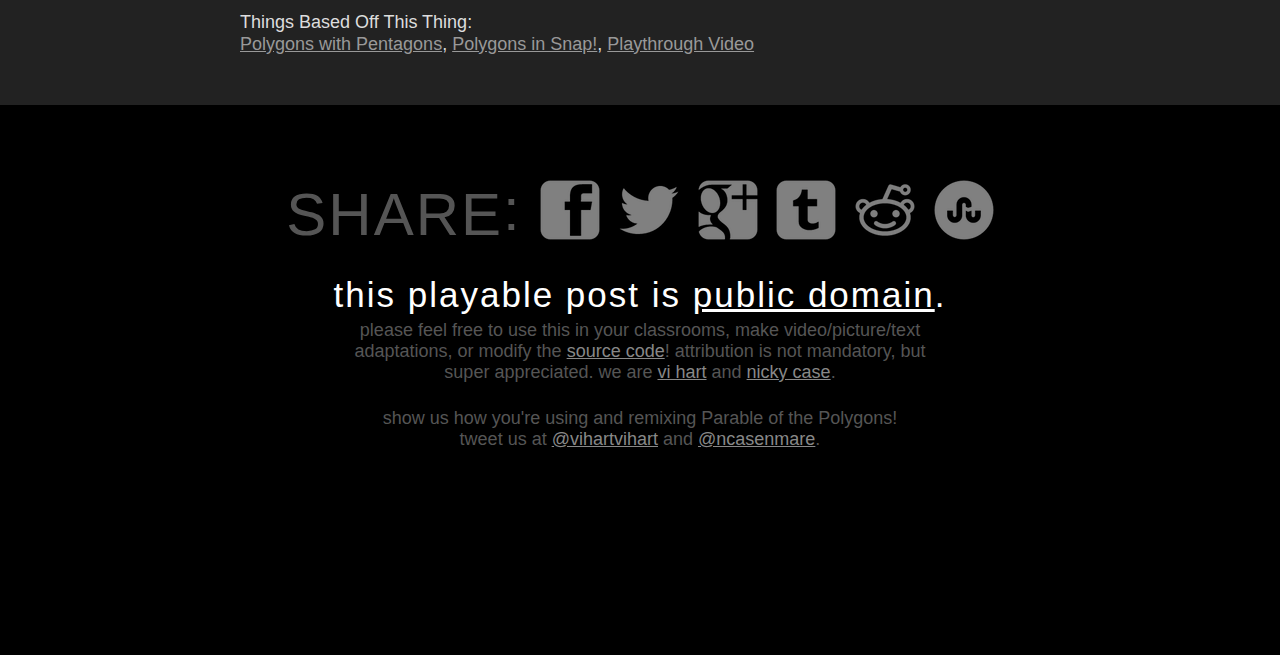
==== commit 253e43d2: "Merge branch 'develop' of https://github.com/PiratesDen/Potp into develop" ====
--- a/index.html
+++ b/index.html
@@ -253,6 +253,23 @@
     <div class="playable">
         <iframe playable src="play/automatic/automatic_informed.html" style="position:relative;left:10px" width="1050" height="600"></iframe>
     </div>
+    
+     <!-- CHAPTER -->
+    <div class="chapter">
+        <div class ="instruction">
+			Life is completely random and chaotic...  
+            Sometimes an initial trigger is recognizable and exploitable.
+            Logging simulations will provide a database of experiments 
+            for the researcher when something <b>interesting</b> occurs.
+            An initial trigger, or seed, saved will create recognizable
+            and reproducable results.
+		</div>
+    </div>
+    
+    <!-- PLAYABLE - LOG -->
+    <div class="playable">
+        <iframe playable src="play/automatic/automatic_log.html" style="position:relative;left:10px" width="1050" height="600"></iframe>
+    </div>
 
     <!-- CHAPTER -->
     <div class="chapter">
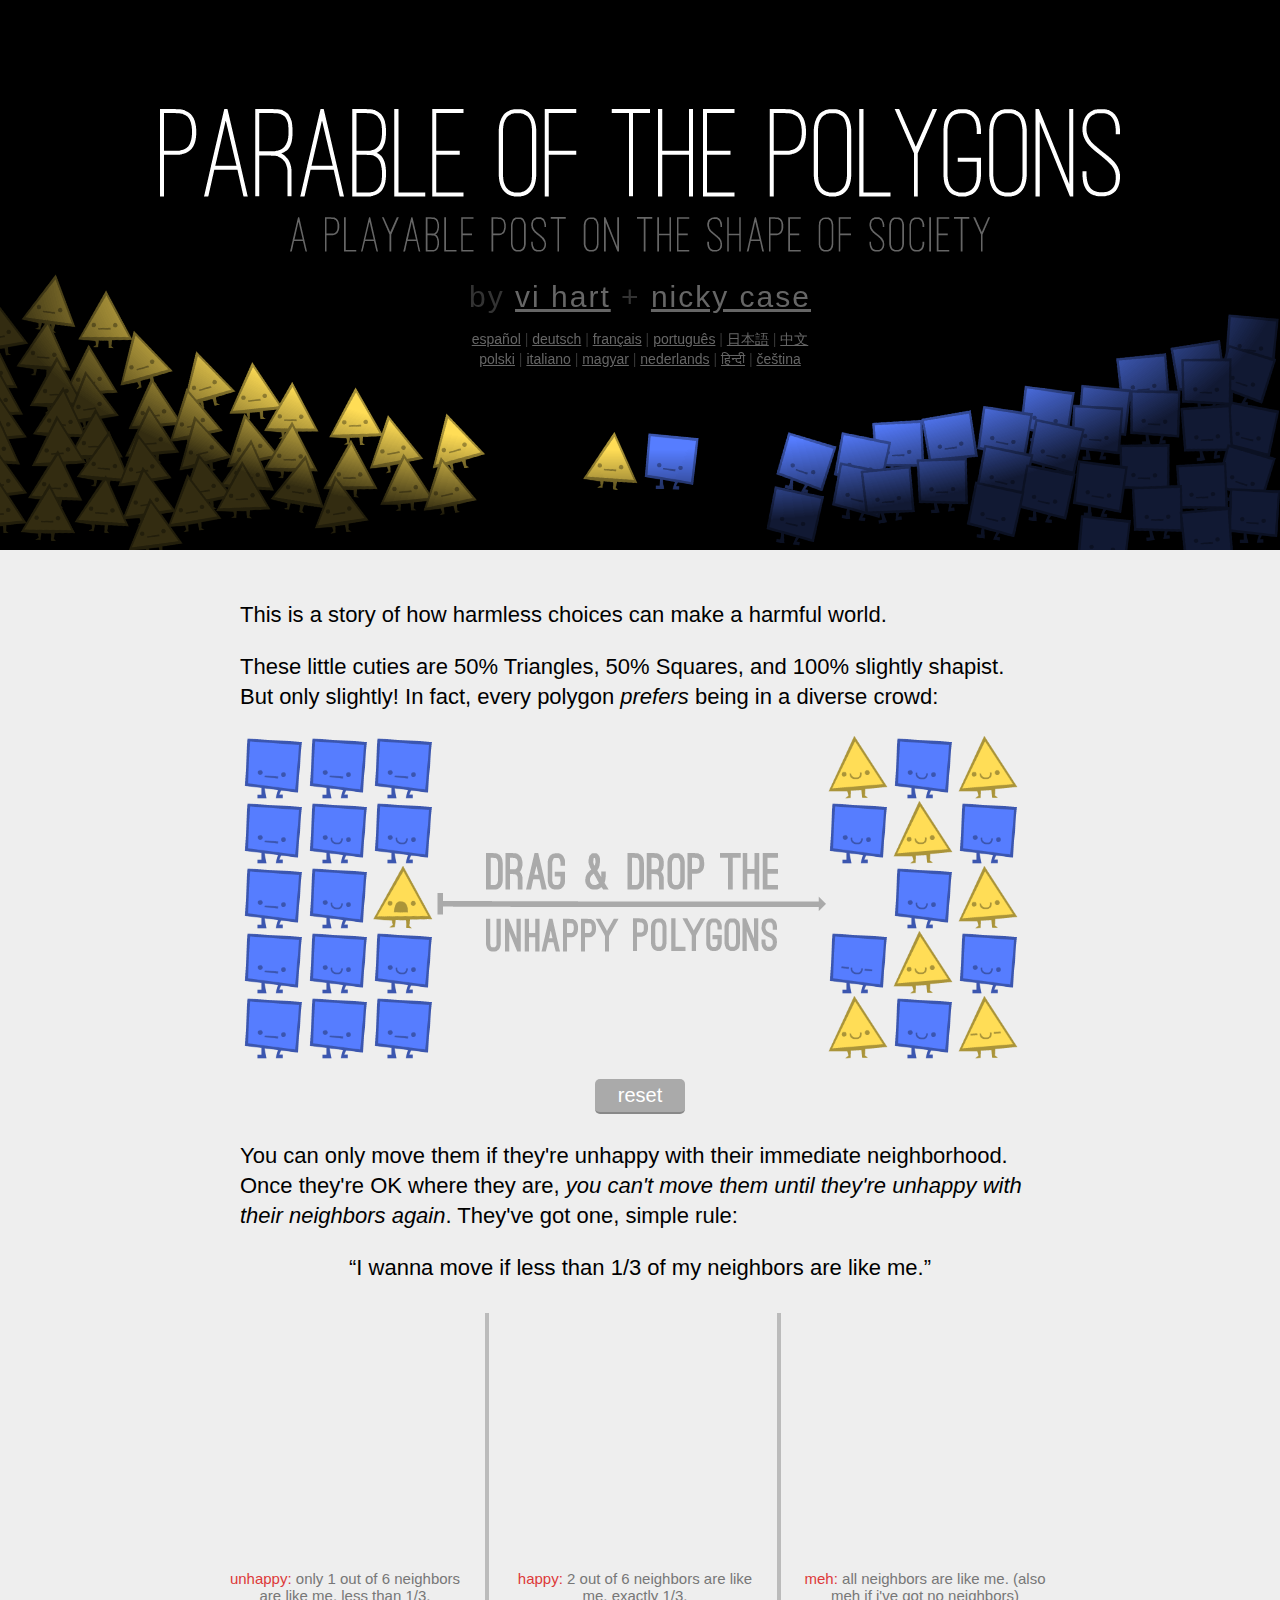
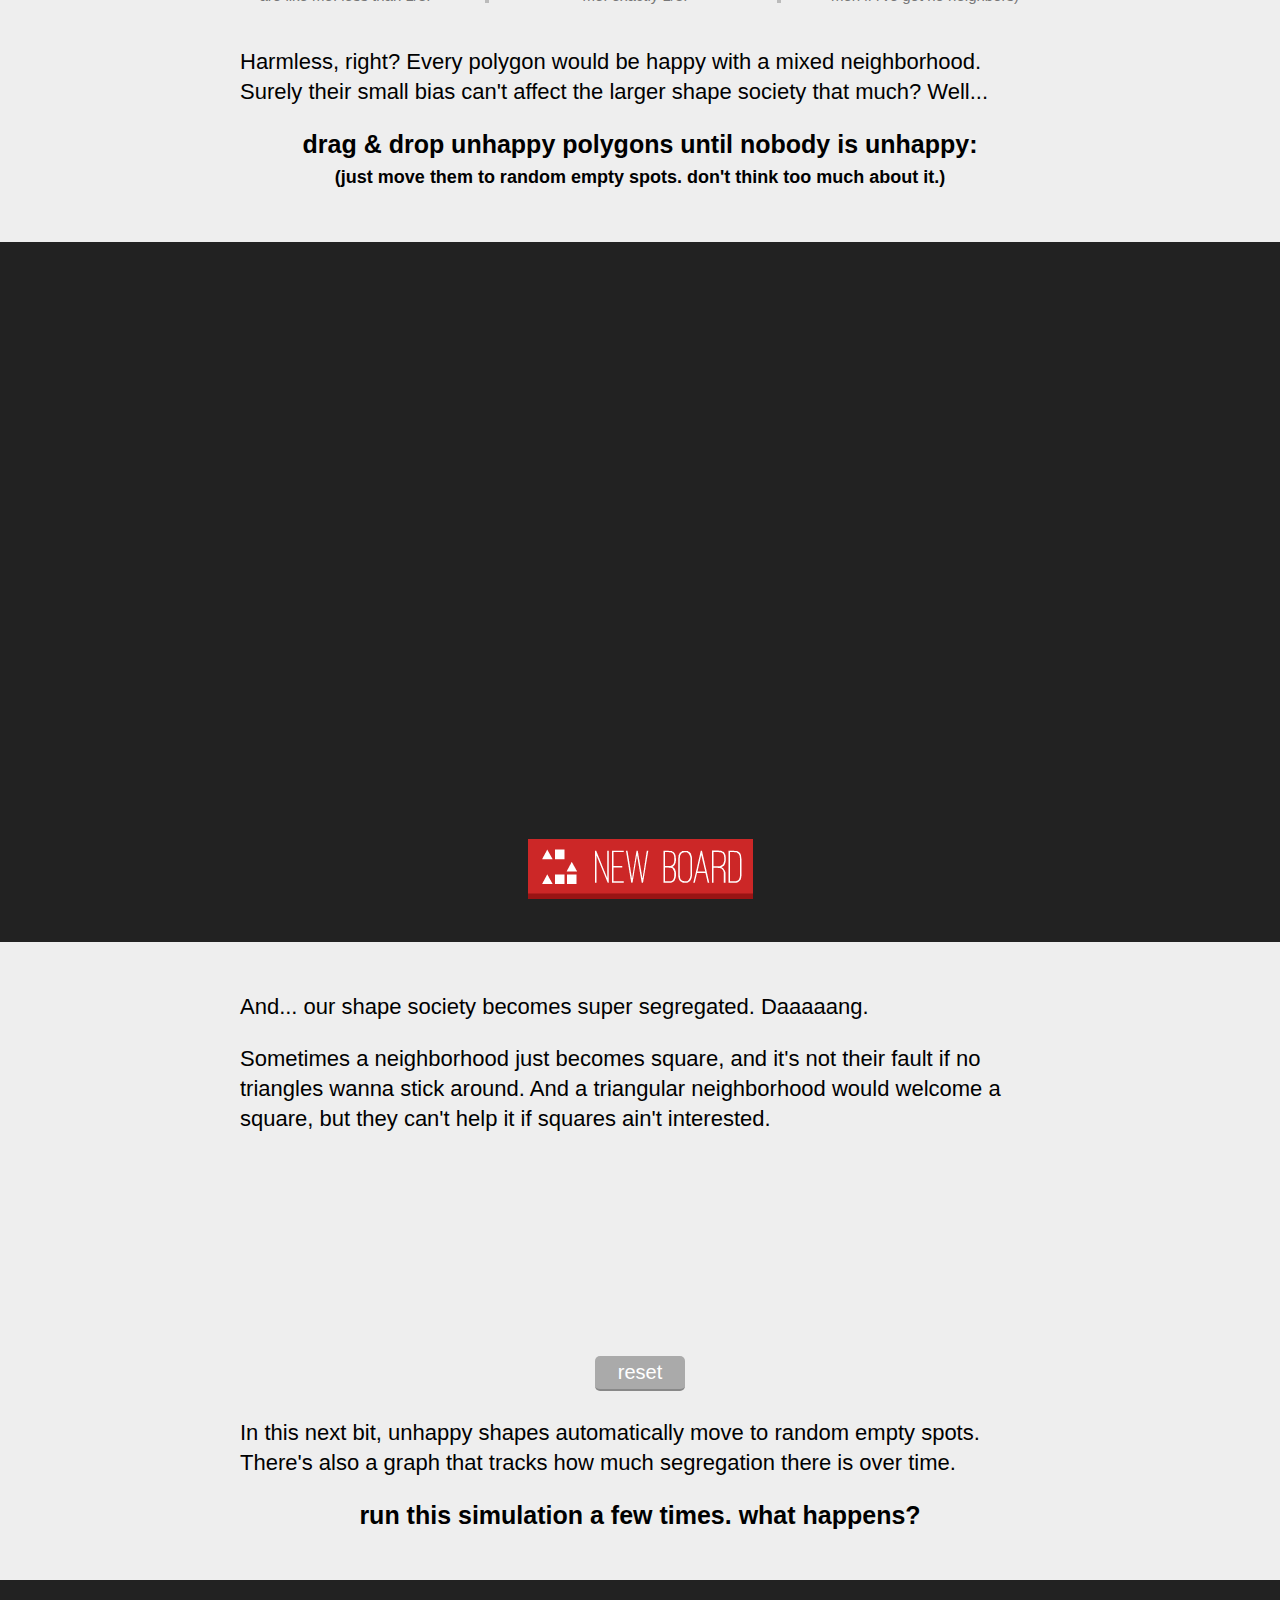
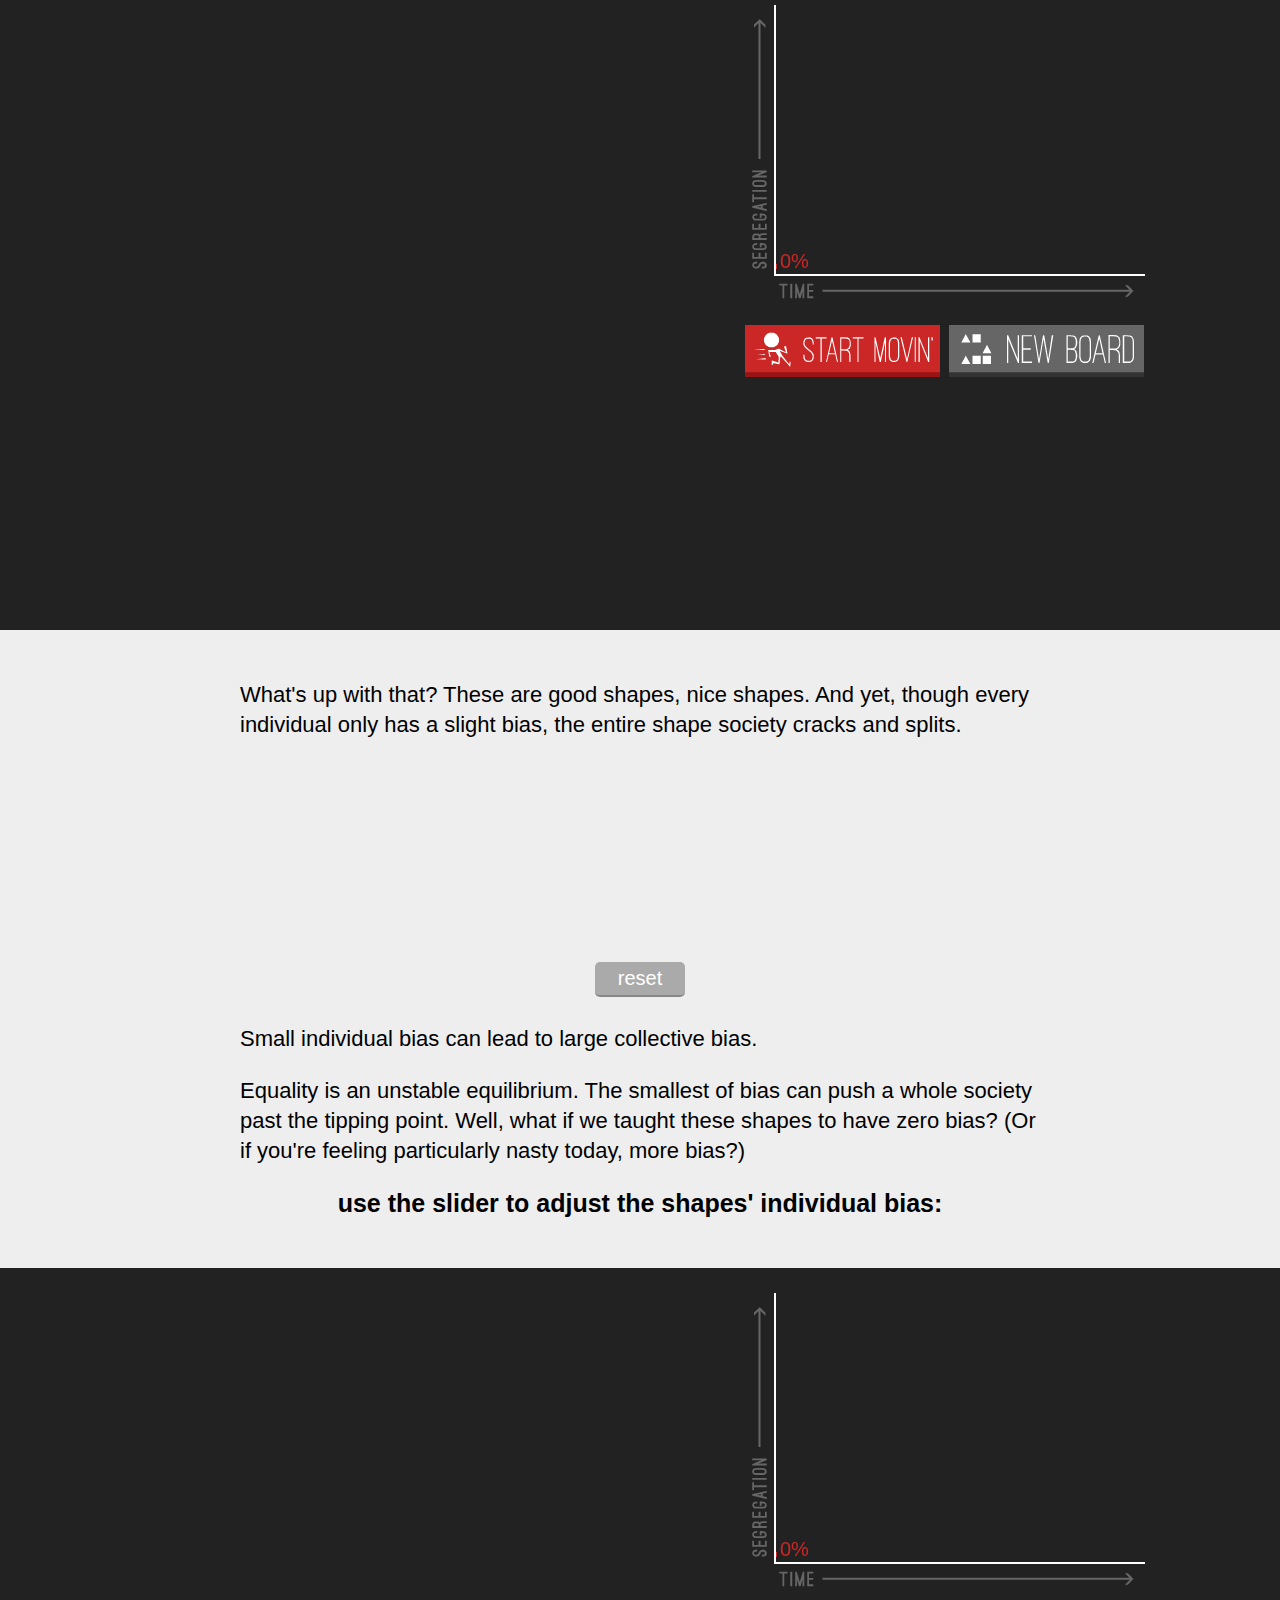
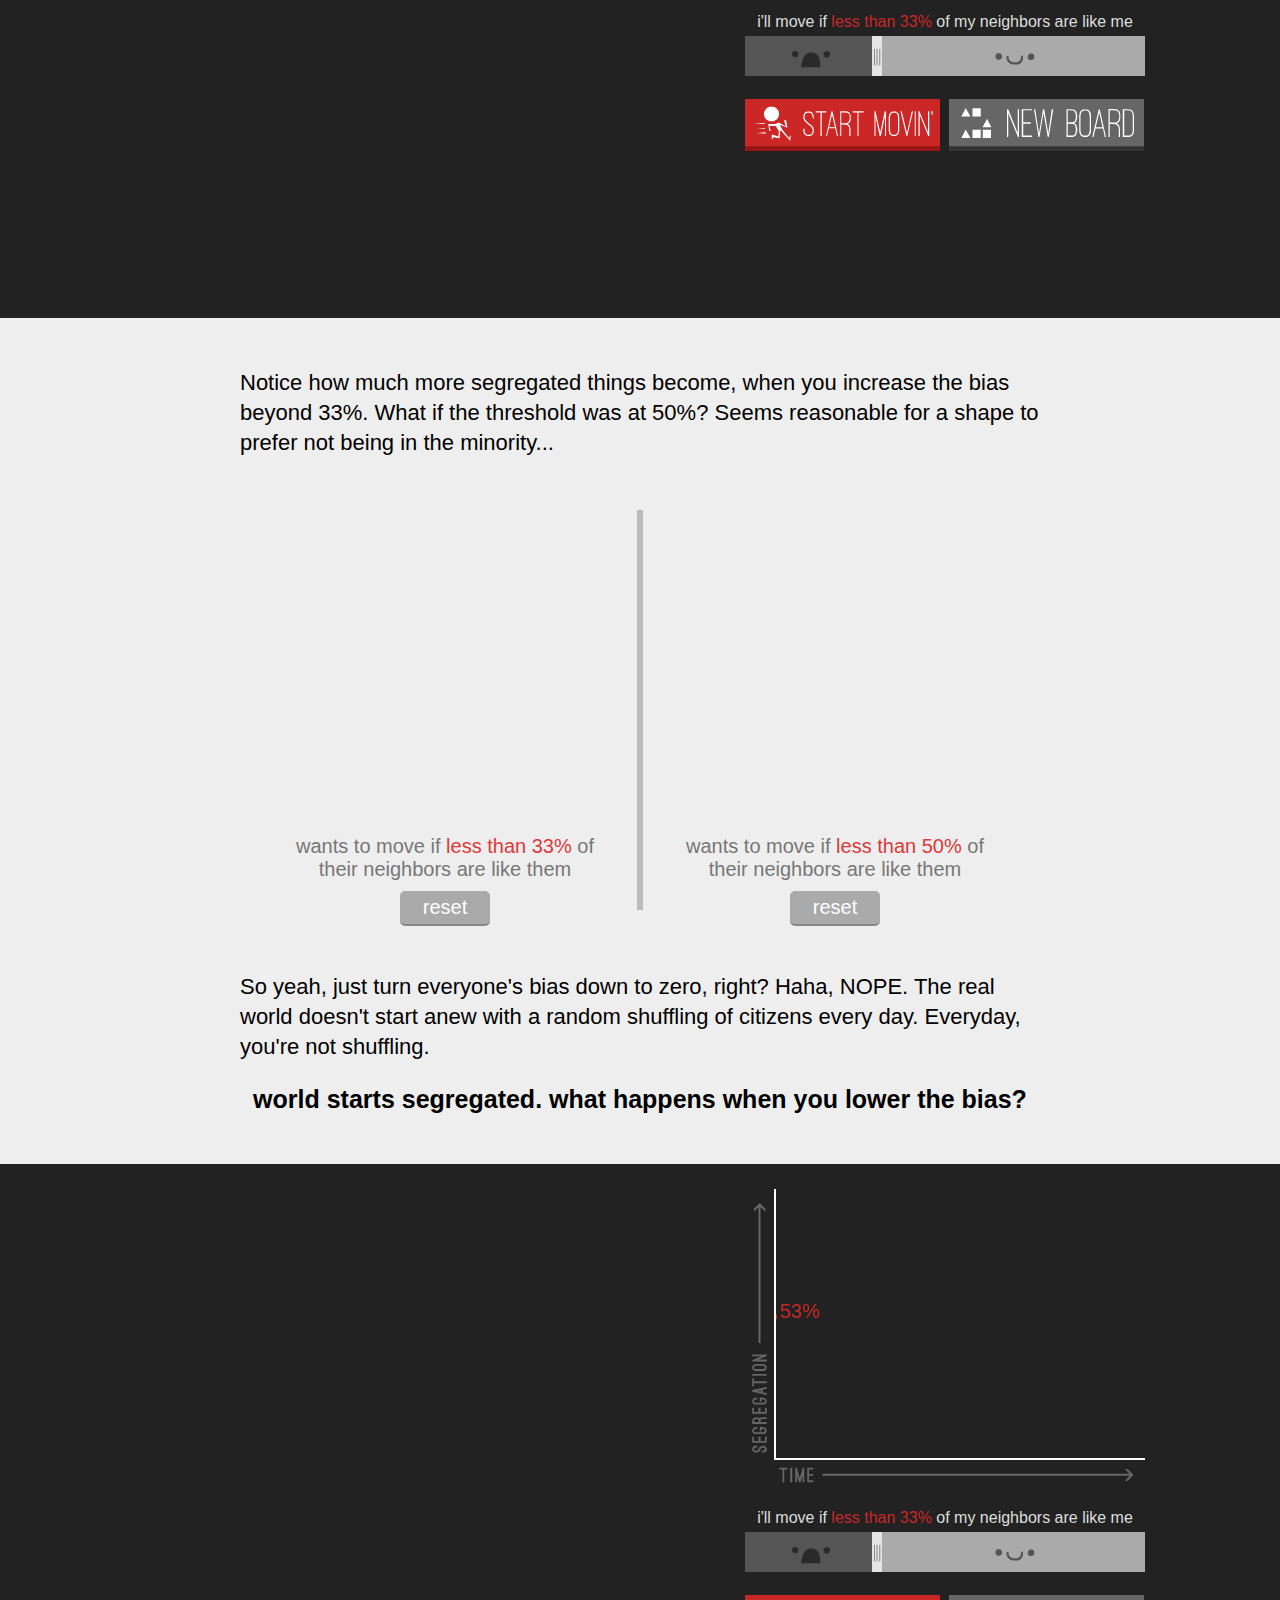
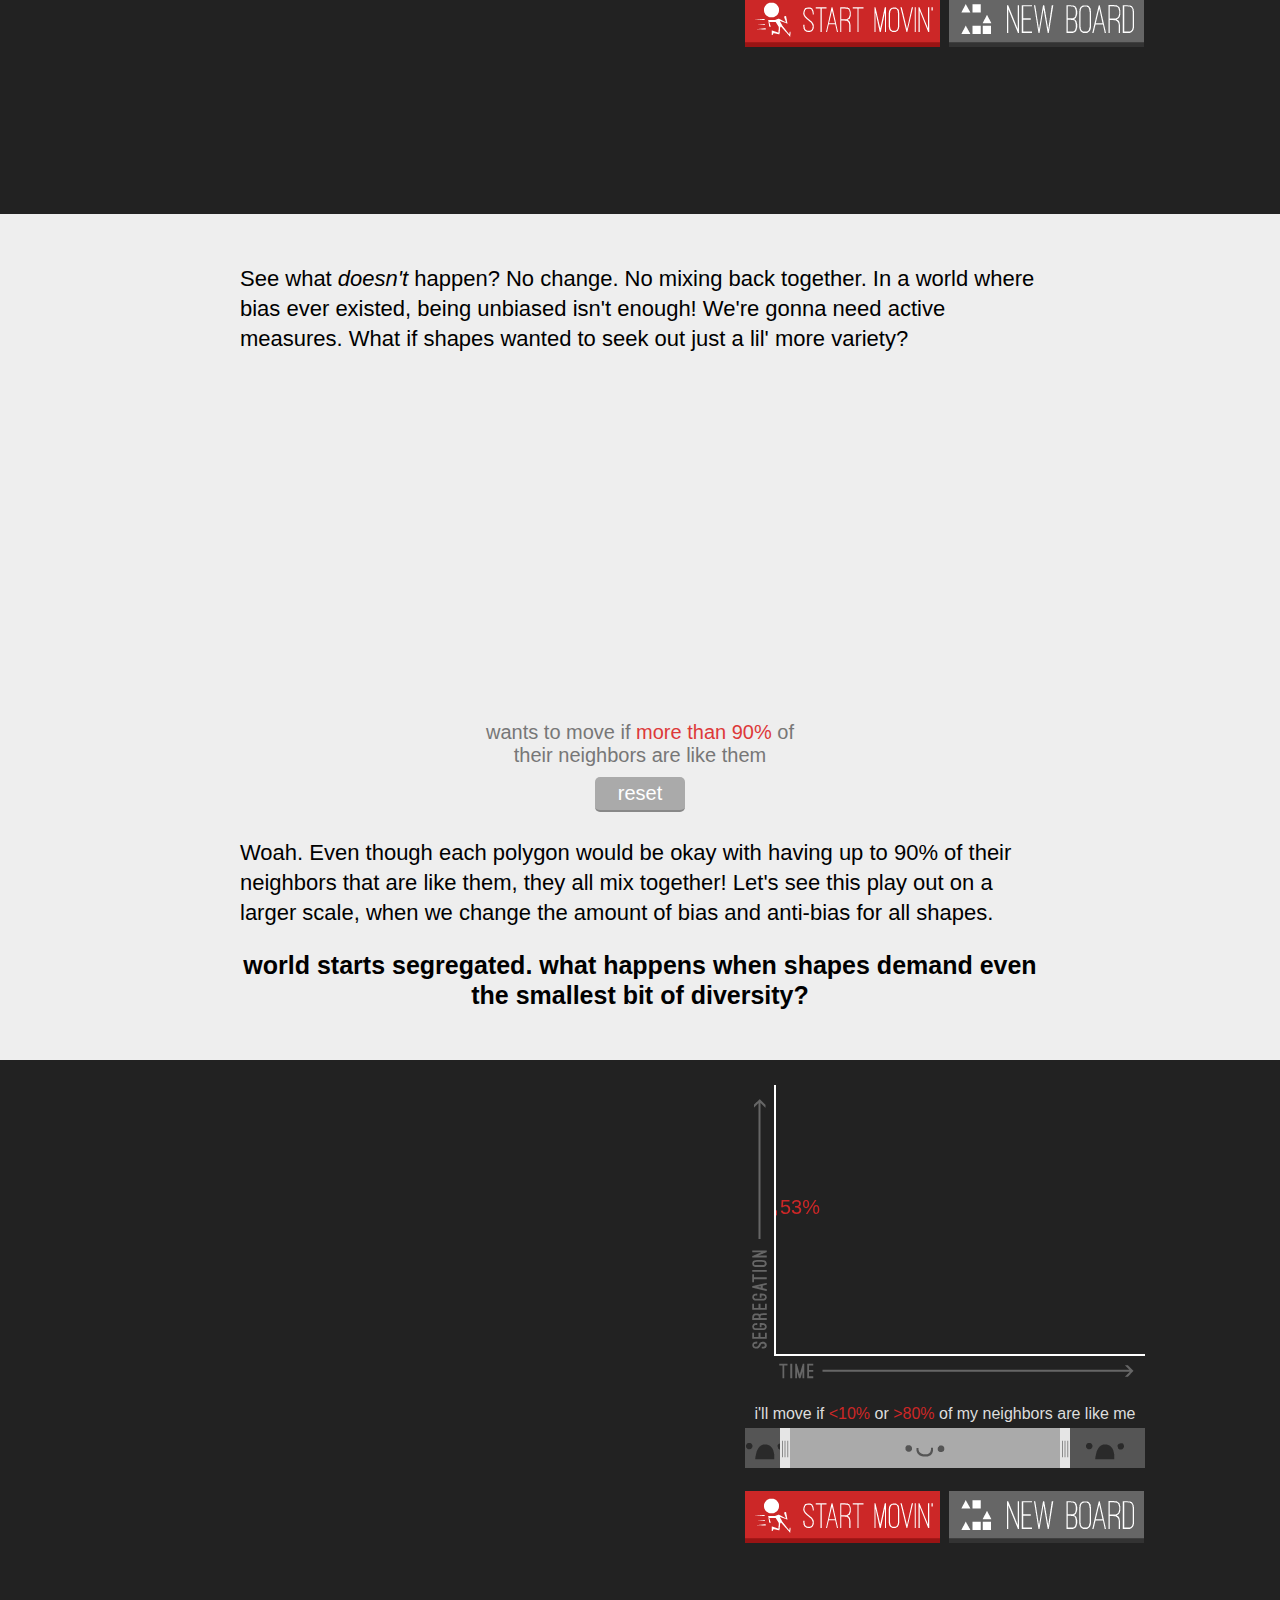
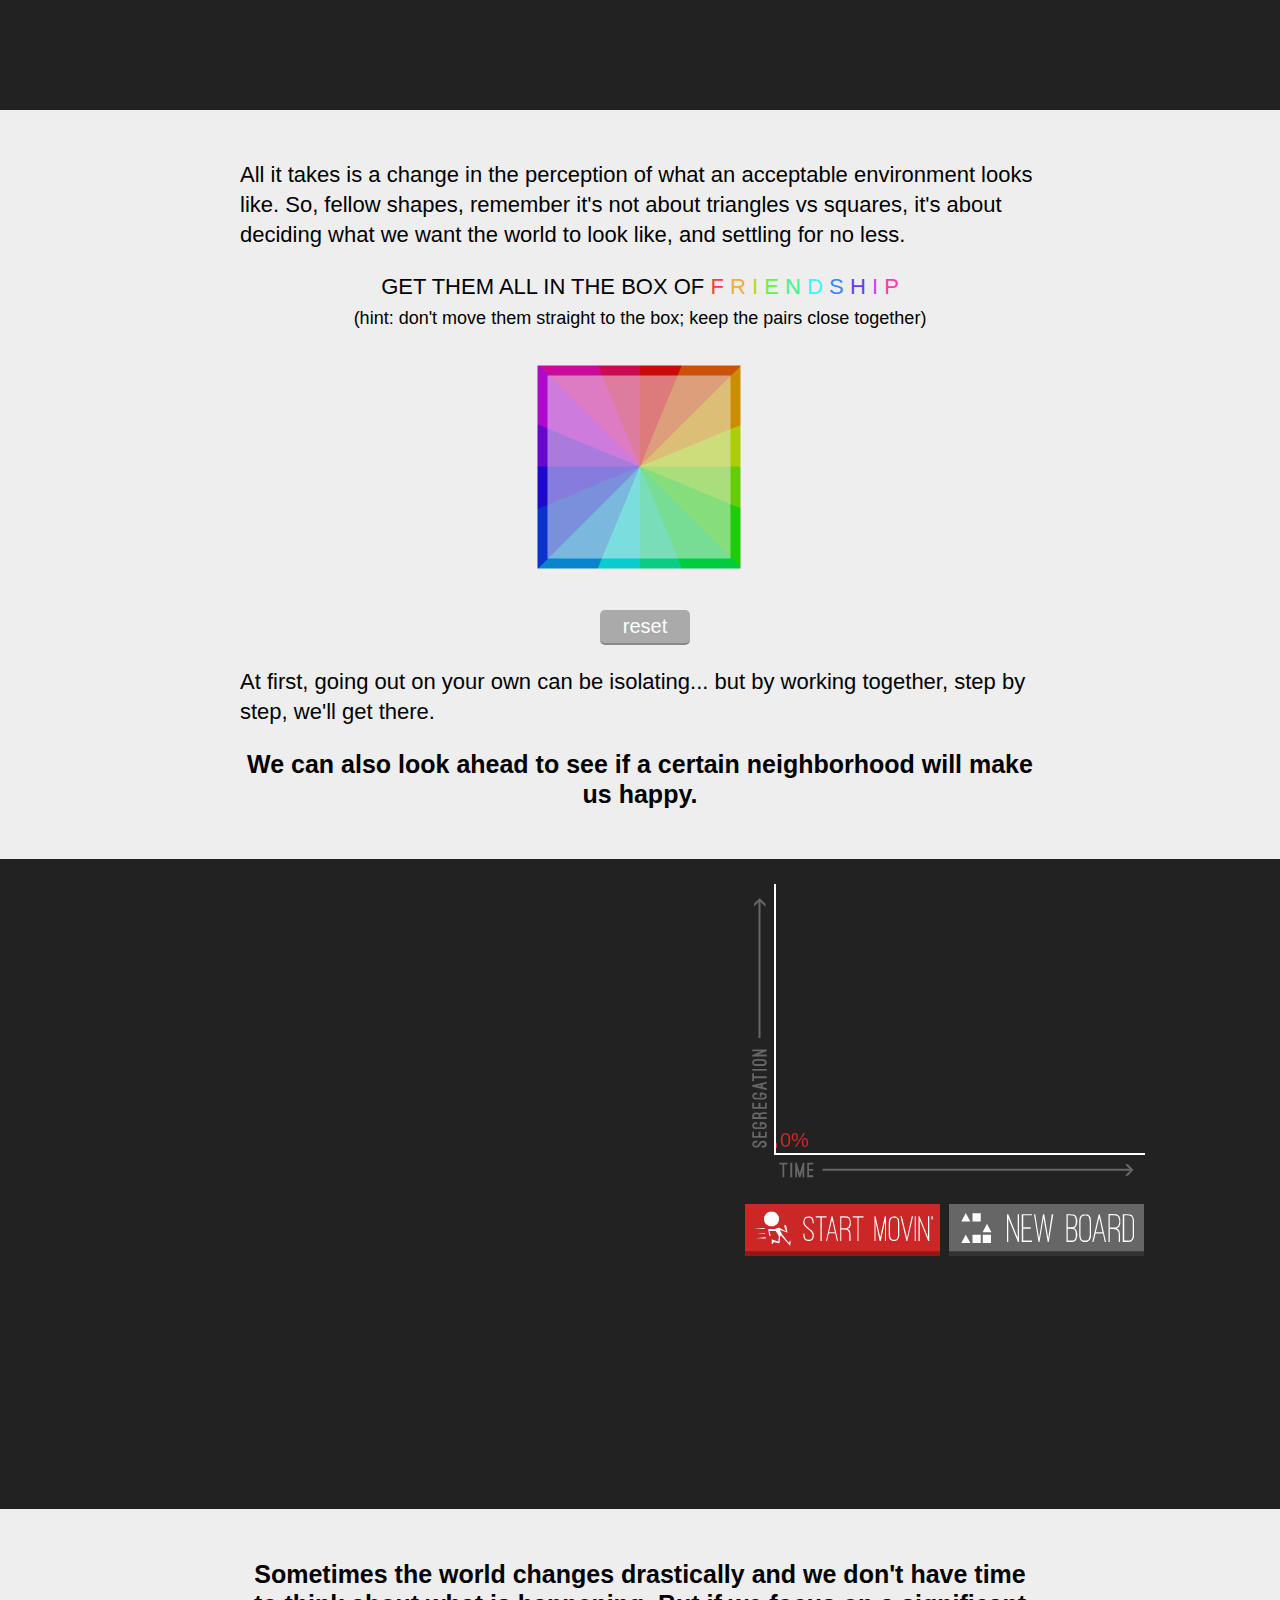
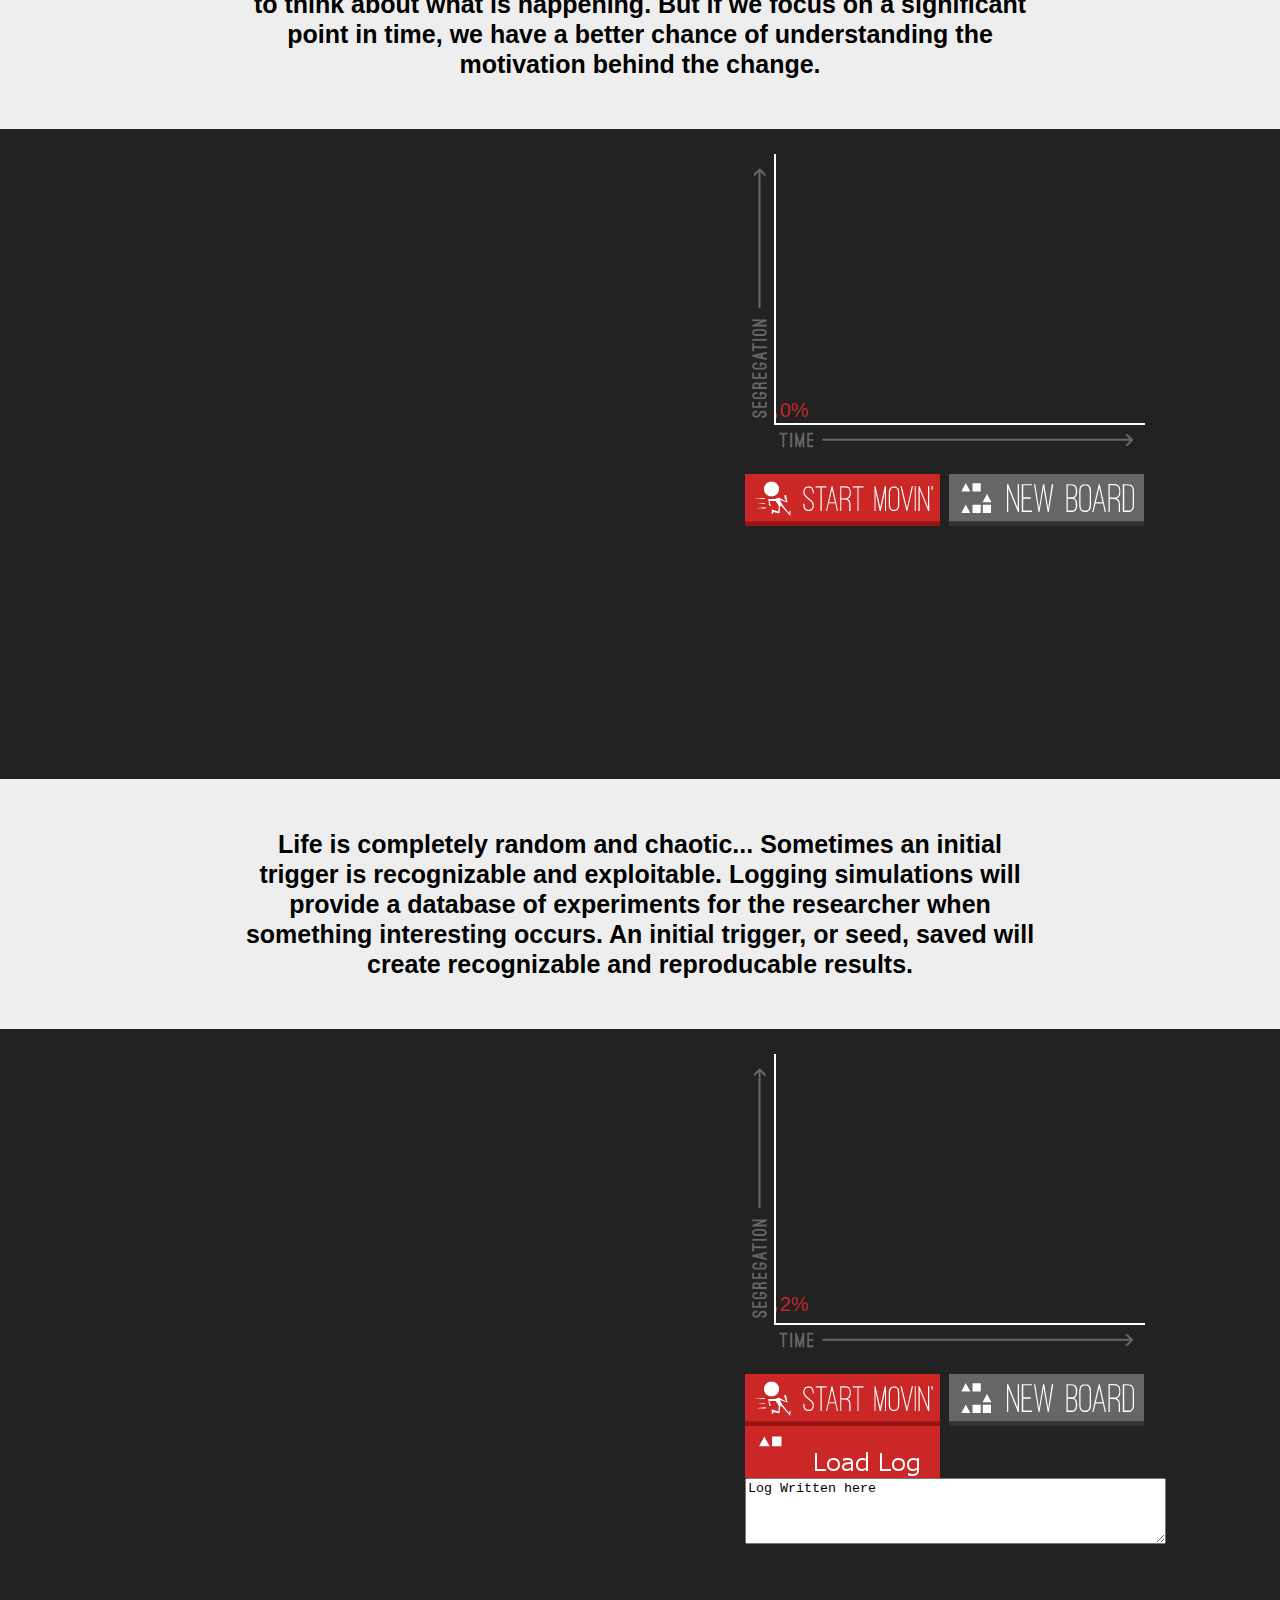
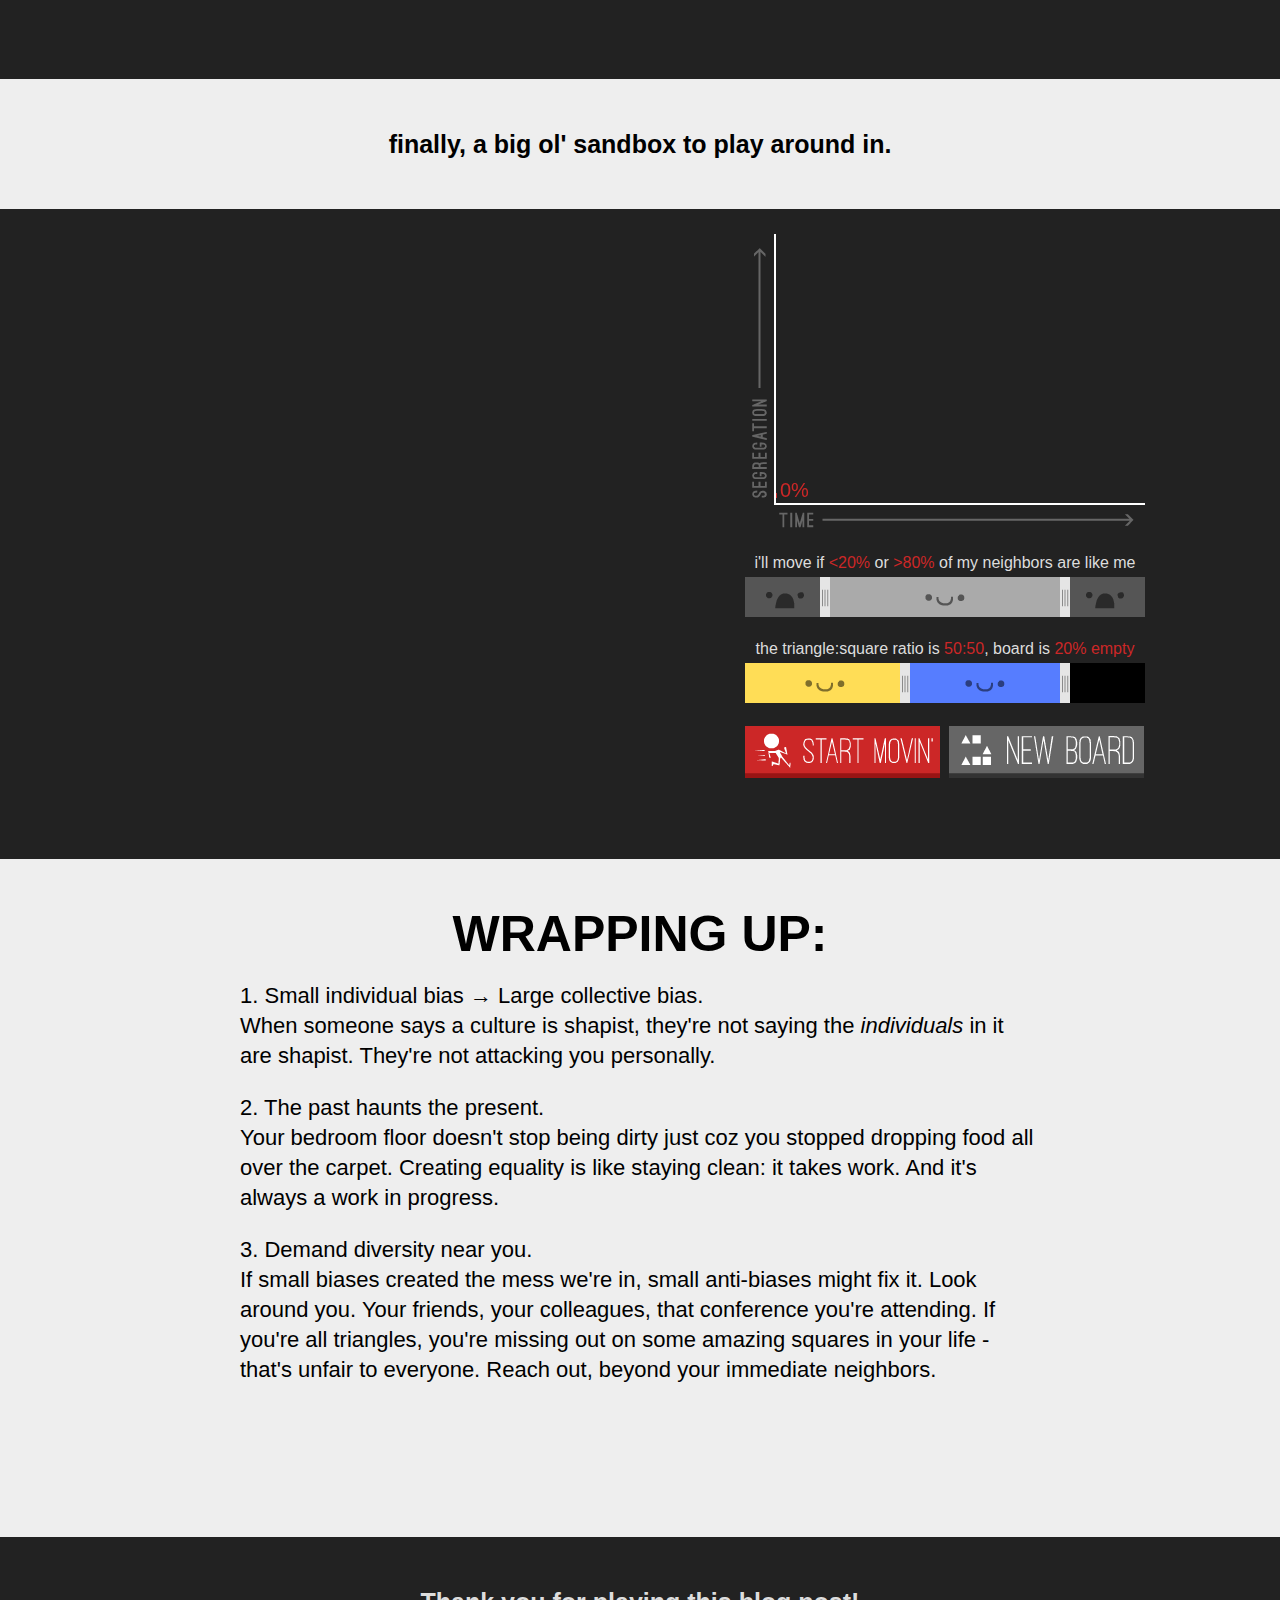
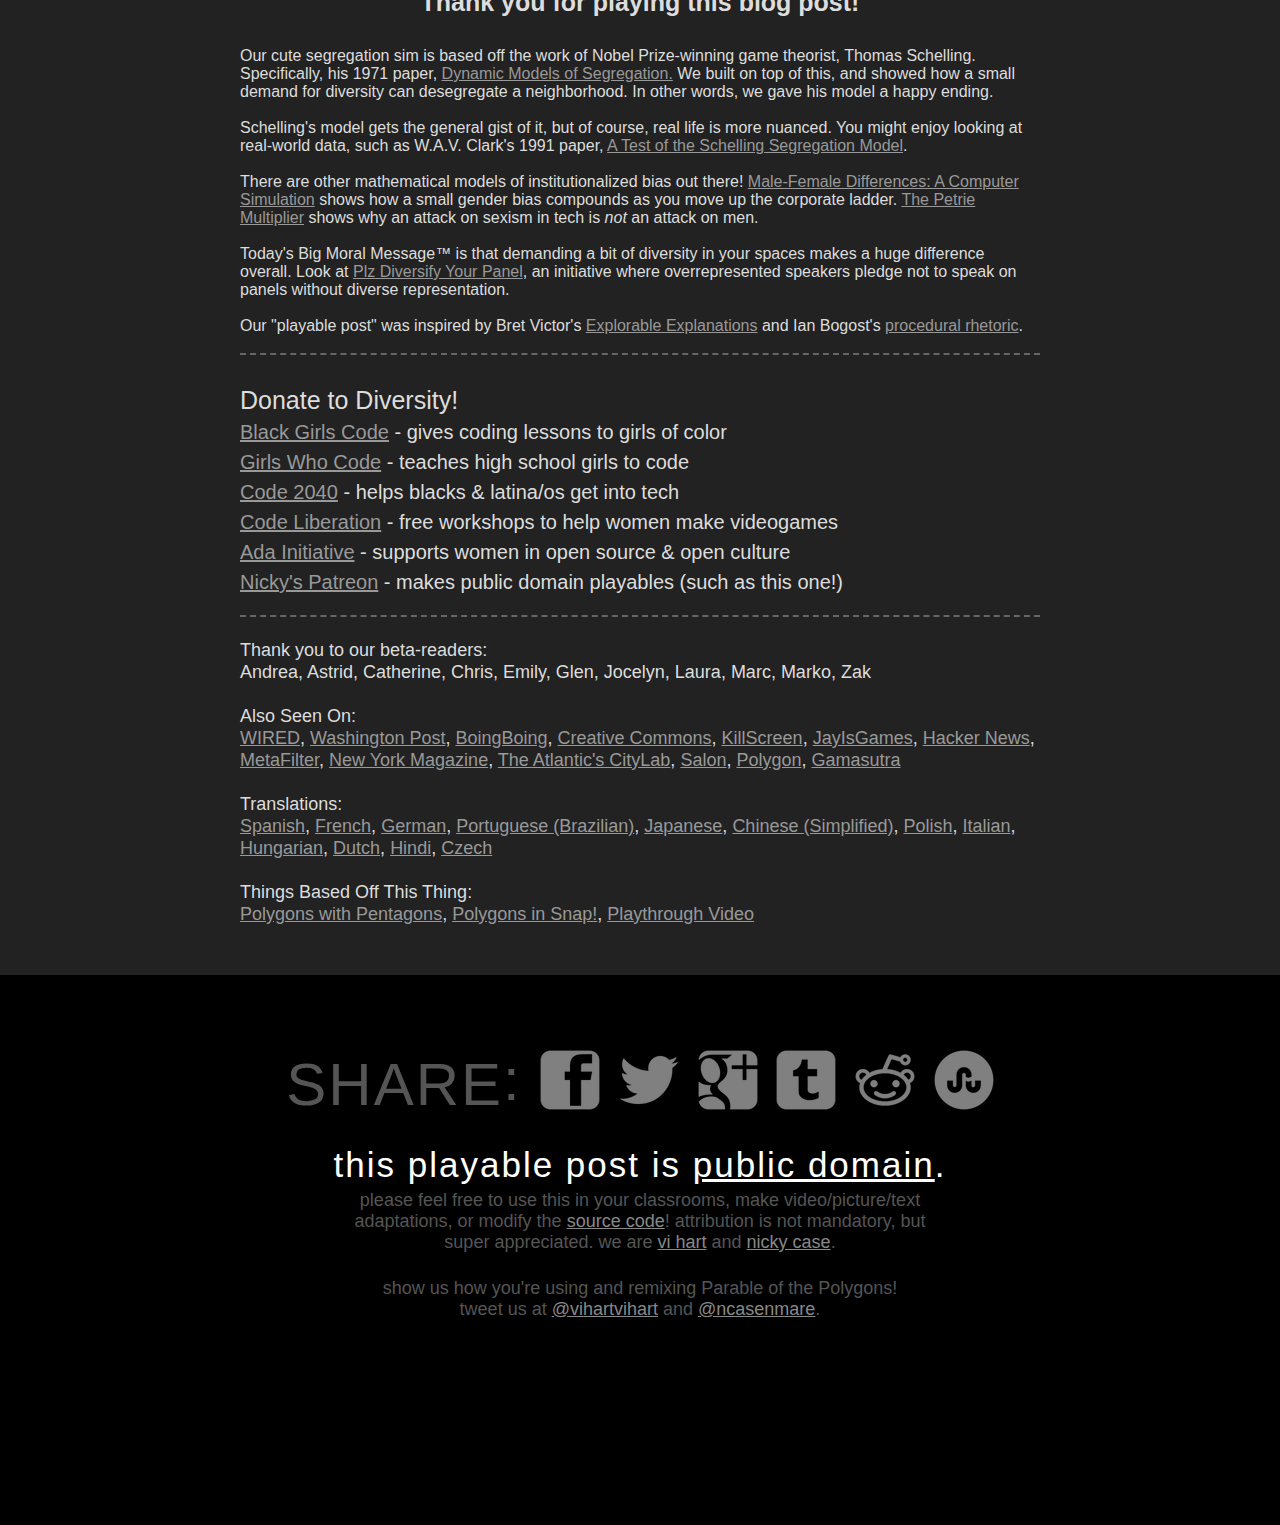
==== commit f5d54ac0: "KUNGFU story" ====
--- a/index.html
+++ b/index.html
@@ -254,6 +254,18 @@
         <iframe playable src="play/automatic/automatic_informed.html" style="position:relative;left:10px" width="1050" height="600"></iframe>
     </div>
     
+    <!-- CHAPTER -->
+    <div class="chapter">
+        <div class ="instruction">
+			Sometimes the world changes drastically and we don't have time to think about what is happening. But if we focus on a significant point in time, we have a better chance of understanding the motivation behind the change.
+		</div>
+    </div>
+    
+    <!-- PLAYABLE - KUNGFU -->
+    <div class="playable">
+        <iframe playable src="play/automatic/automatic_kungfu.html" style="position:relative;left:10px" width="1050" height="600"></iframe>
+    </div>
+    
      <!-- CHAPTER -->
     <div class="chapter">
         <div class ="instruction">
